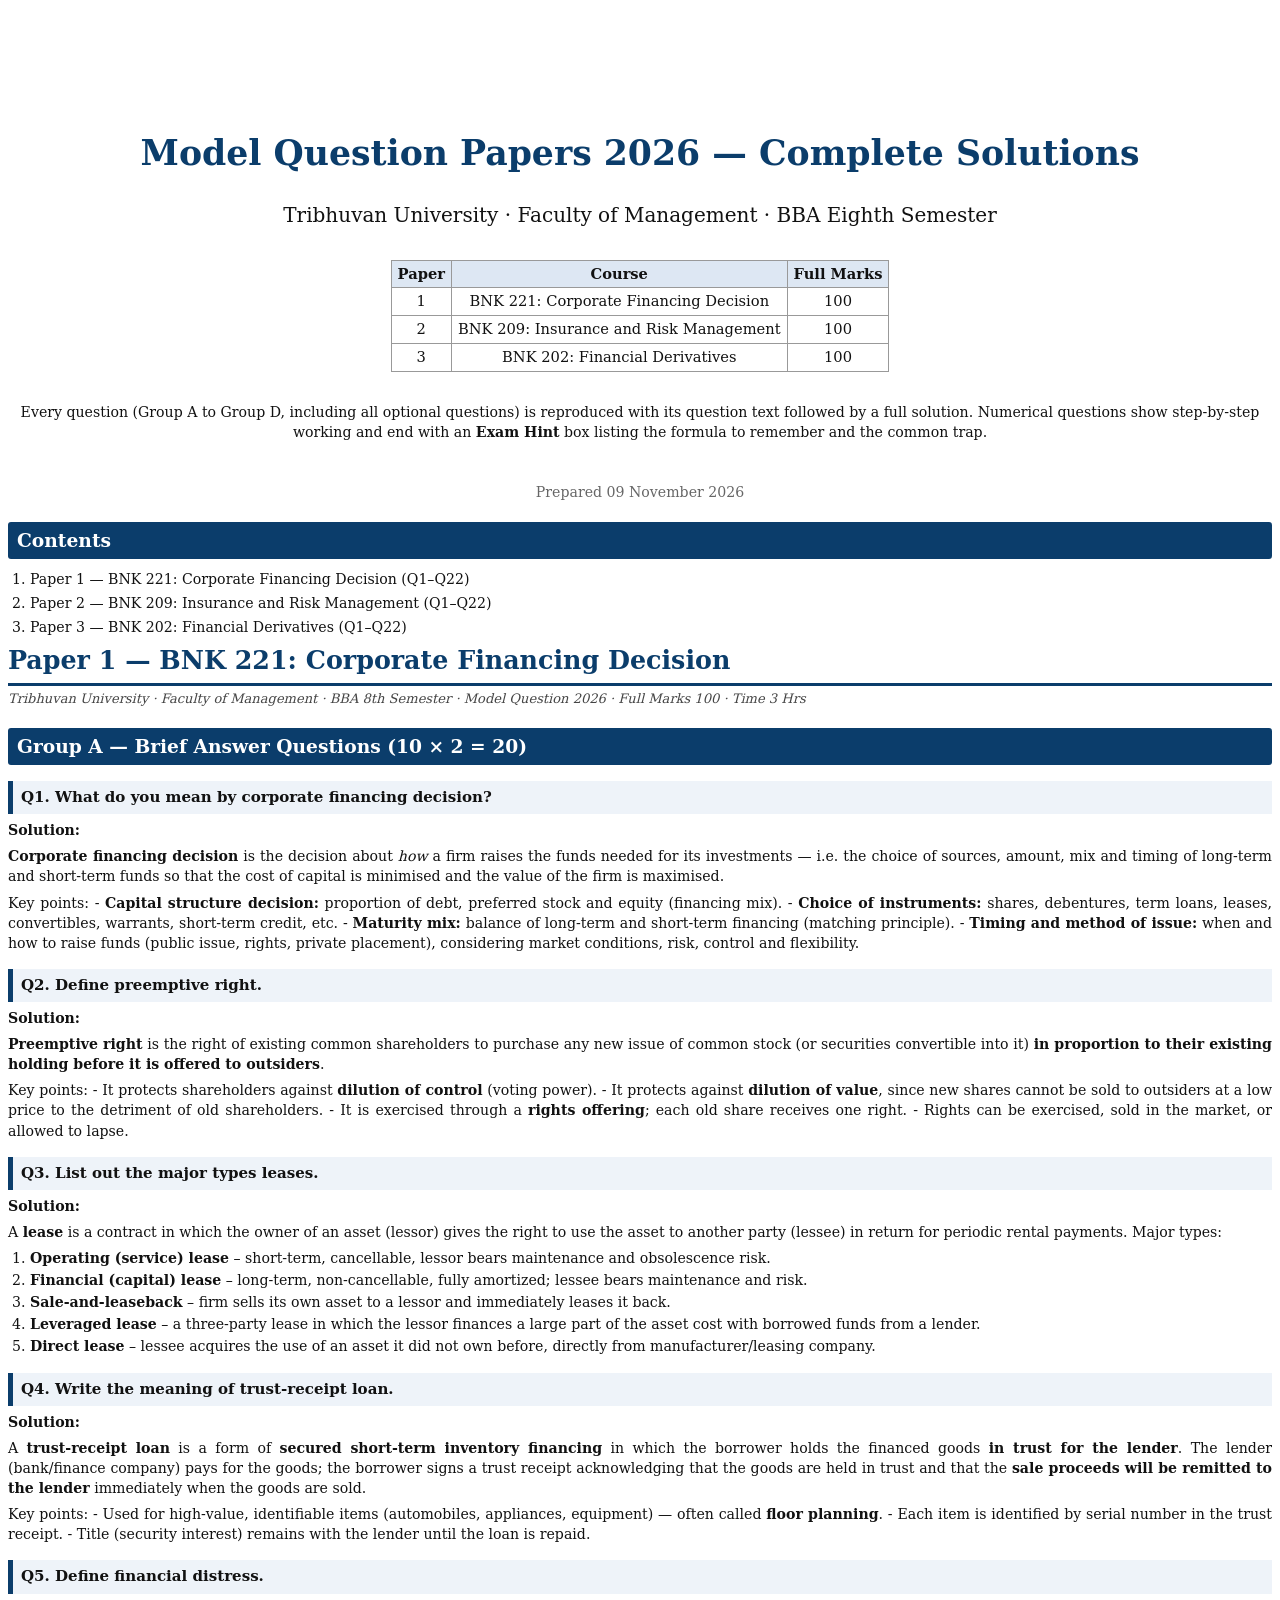
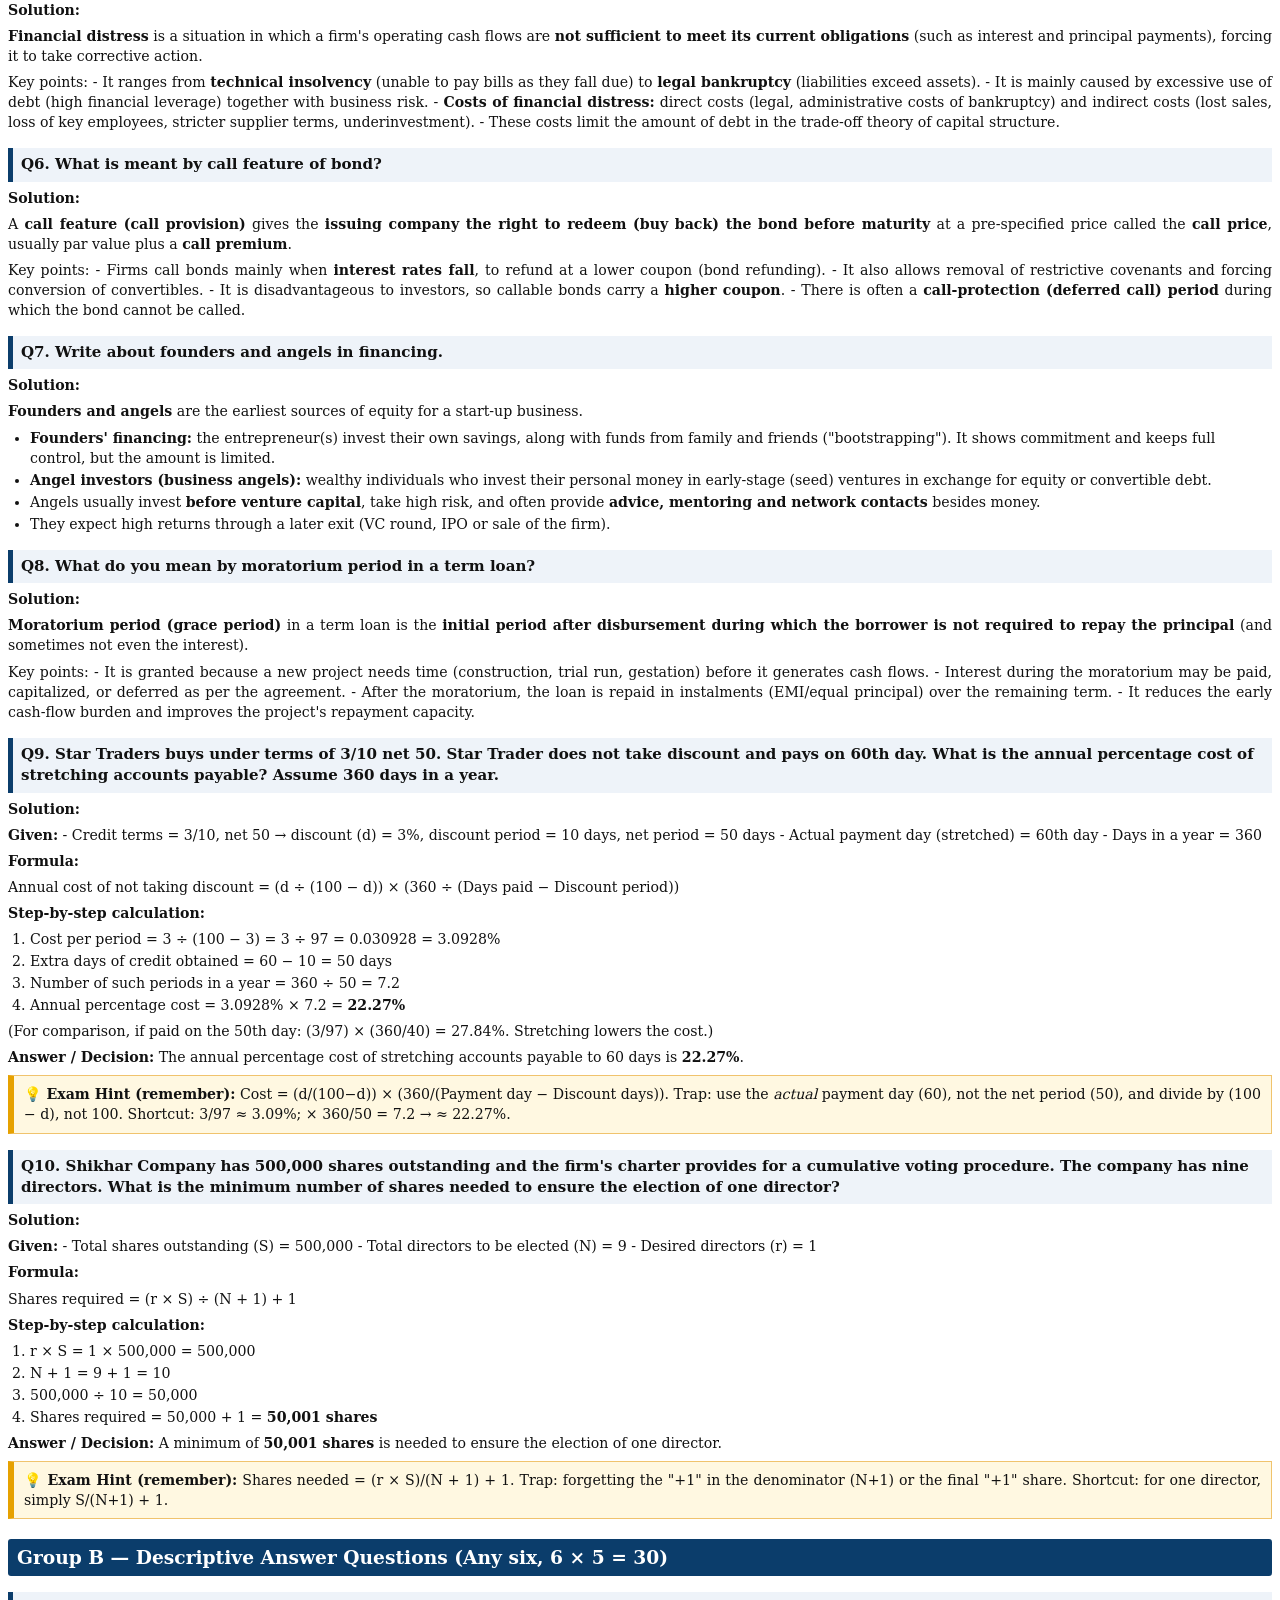
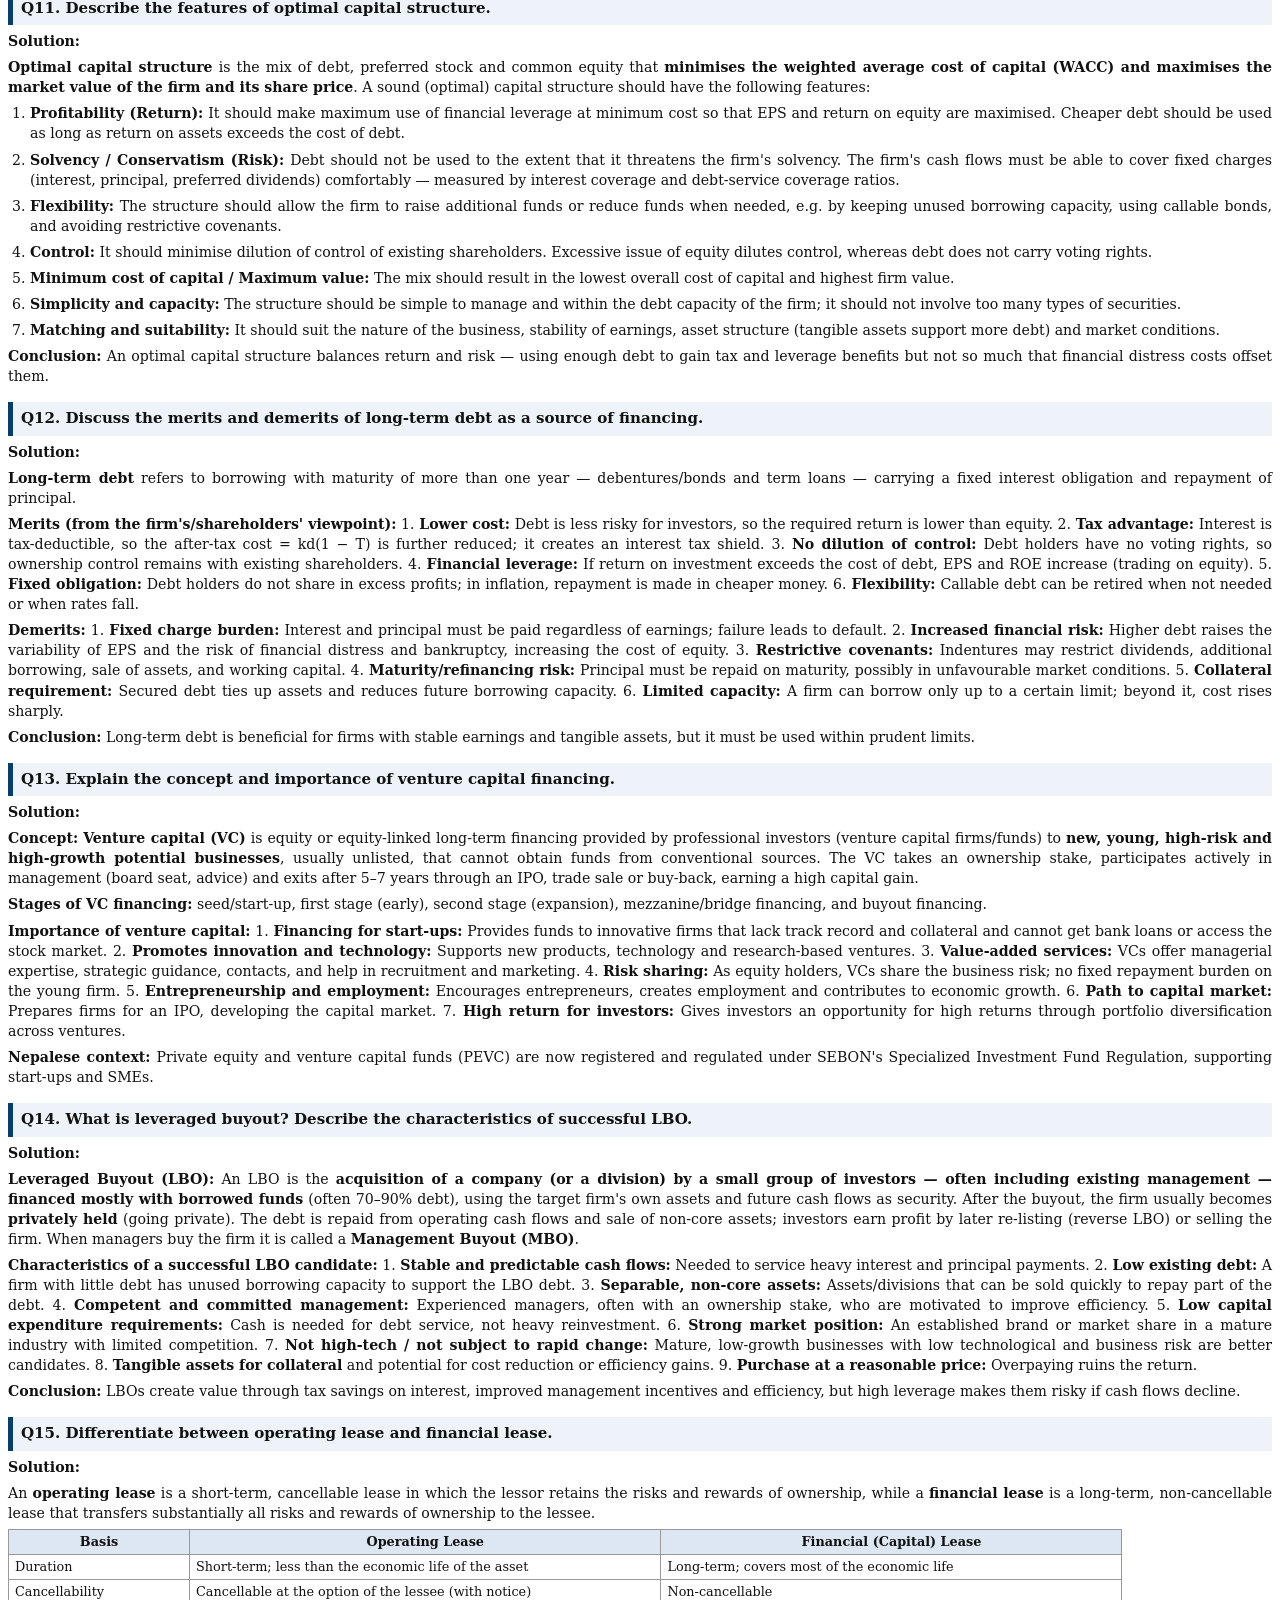
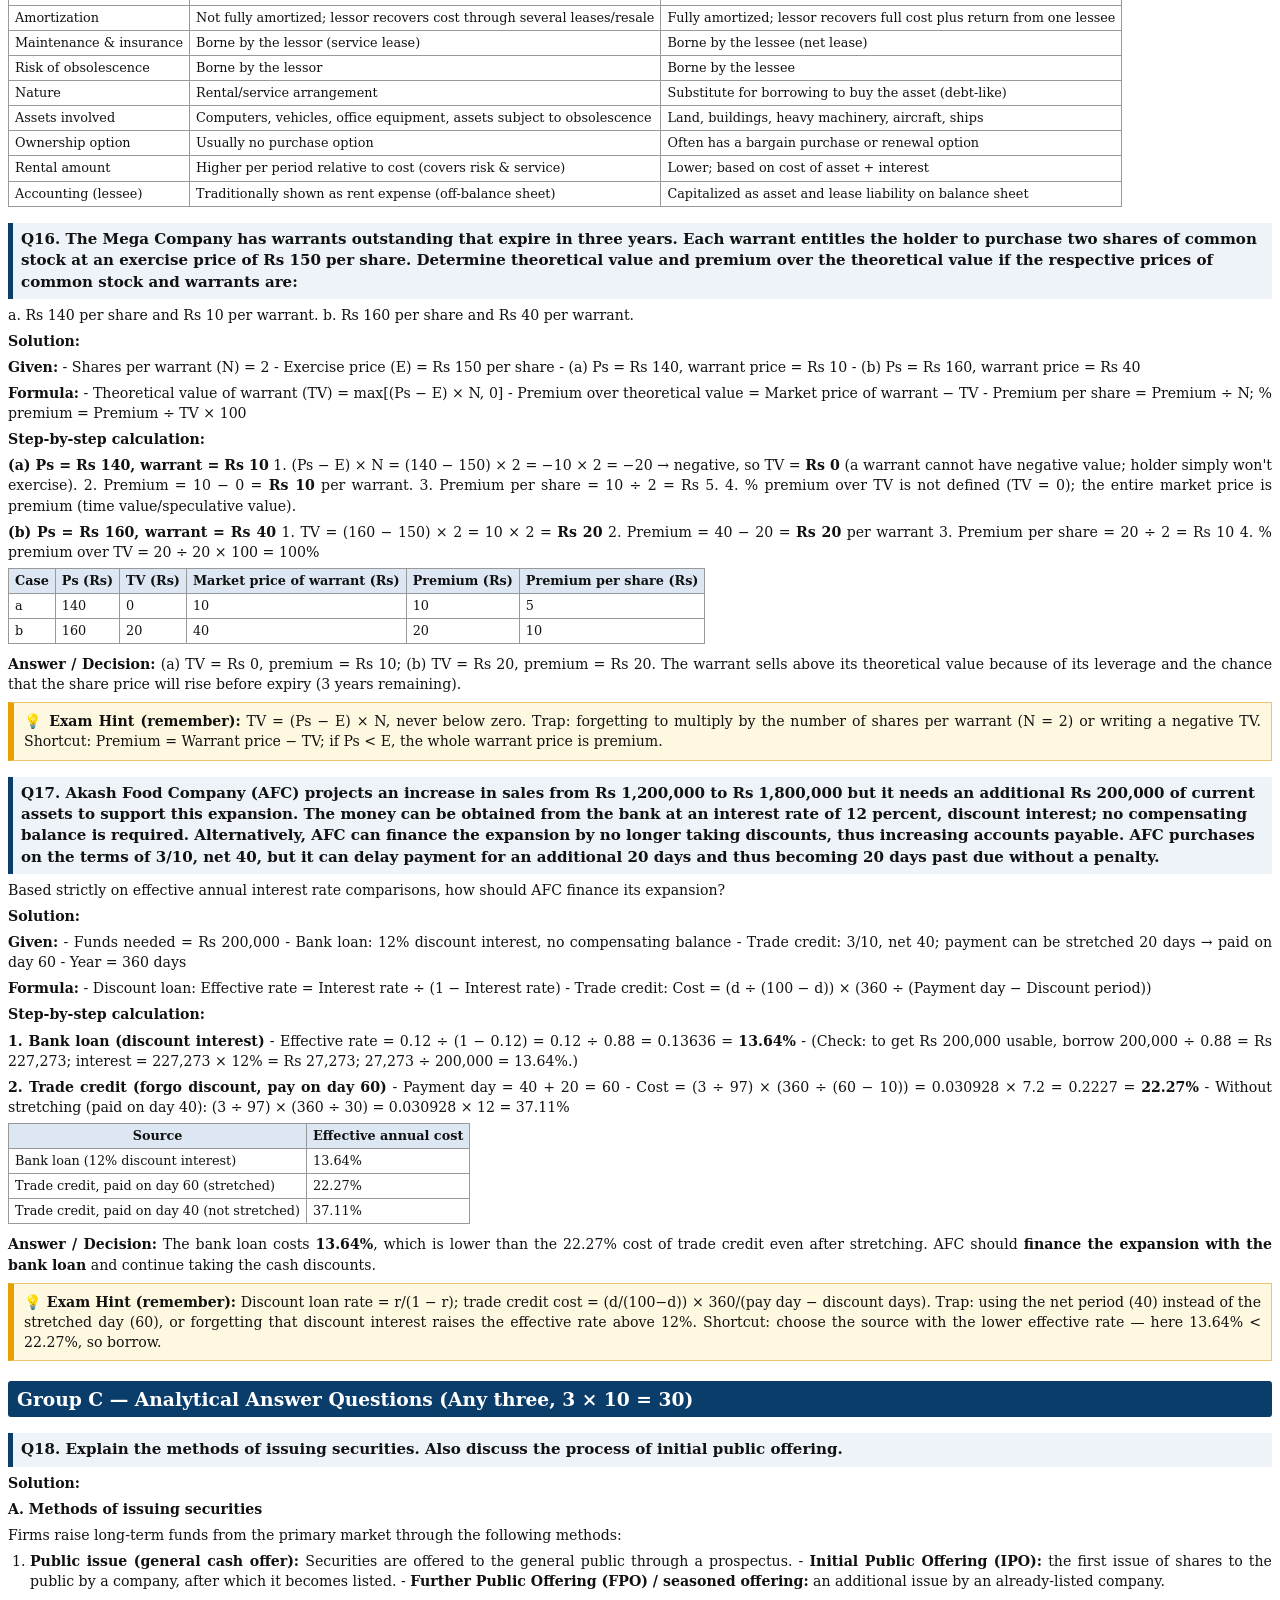
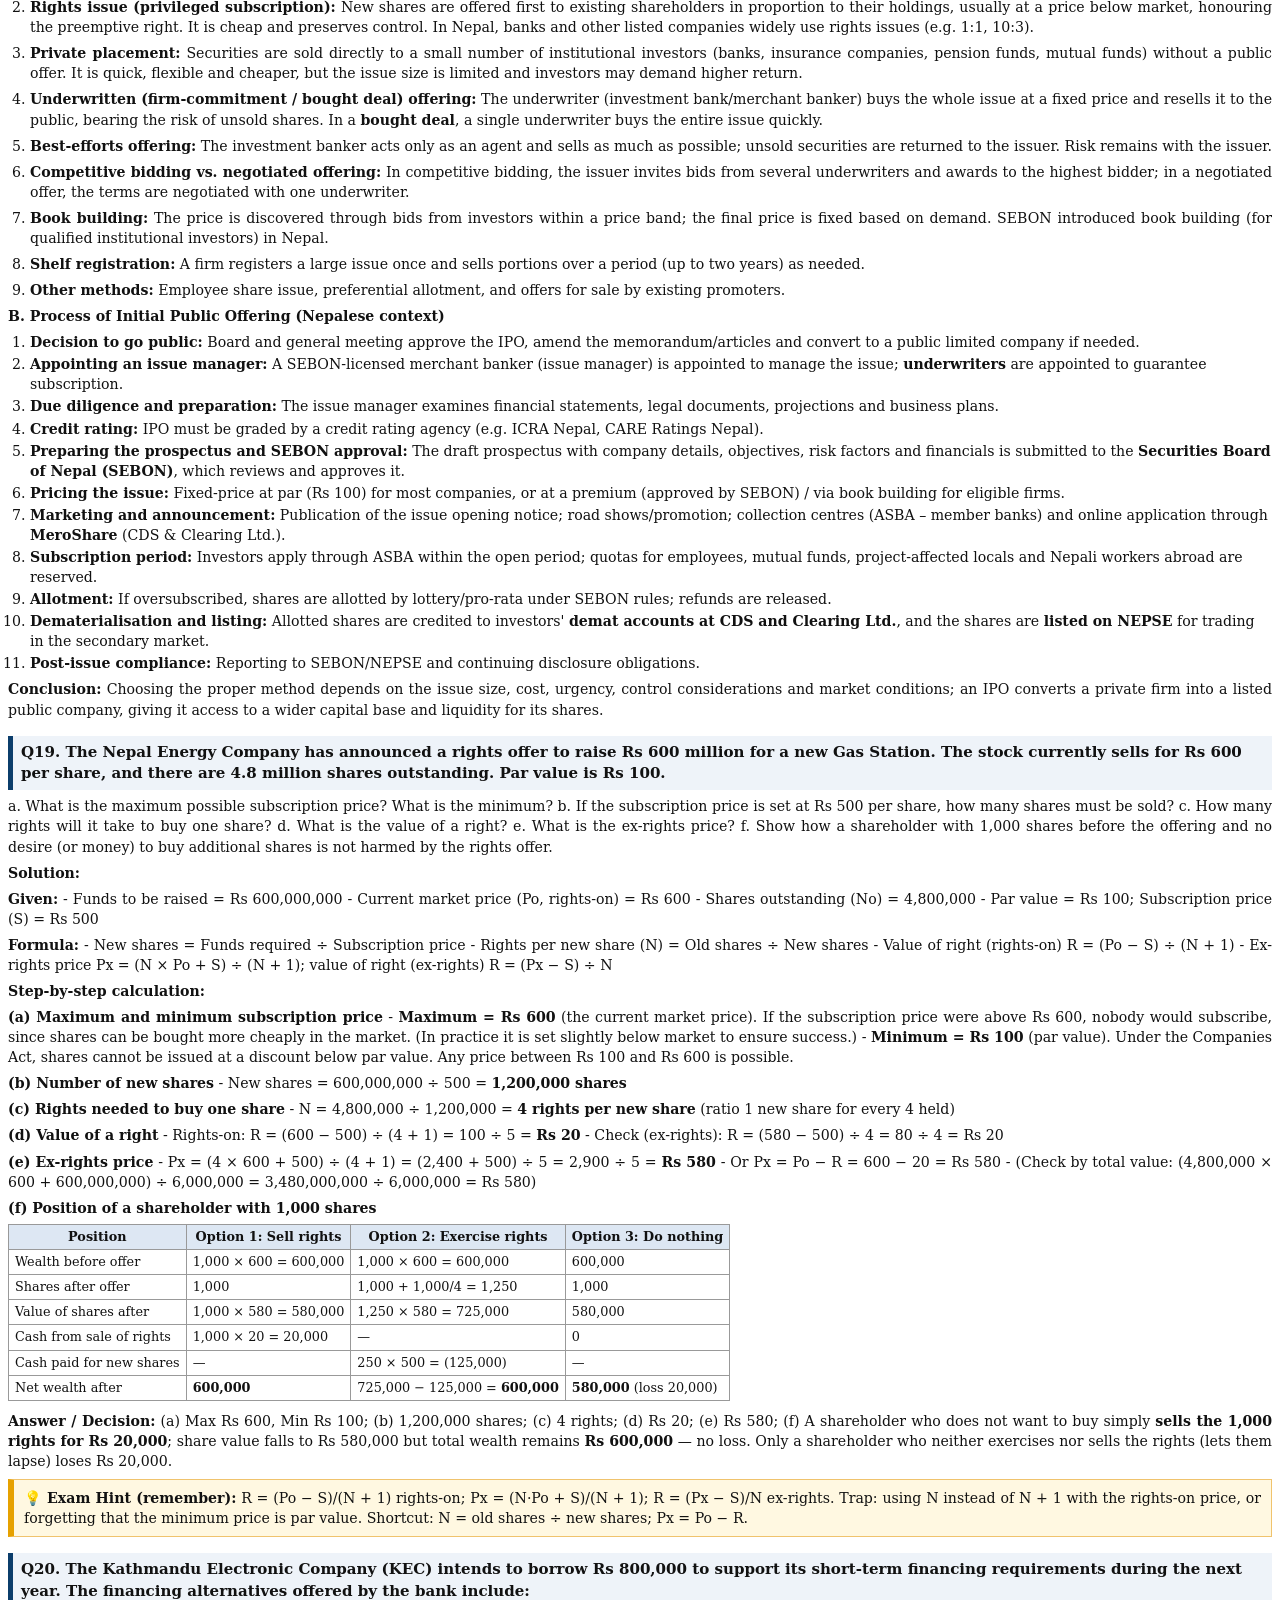
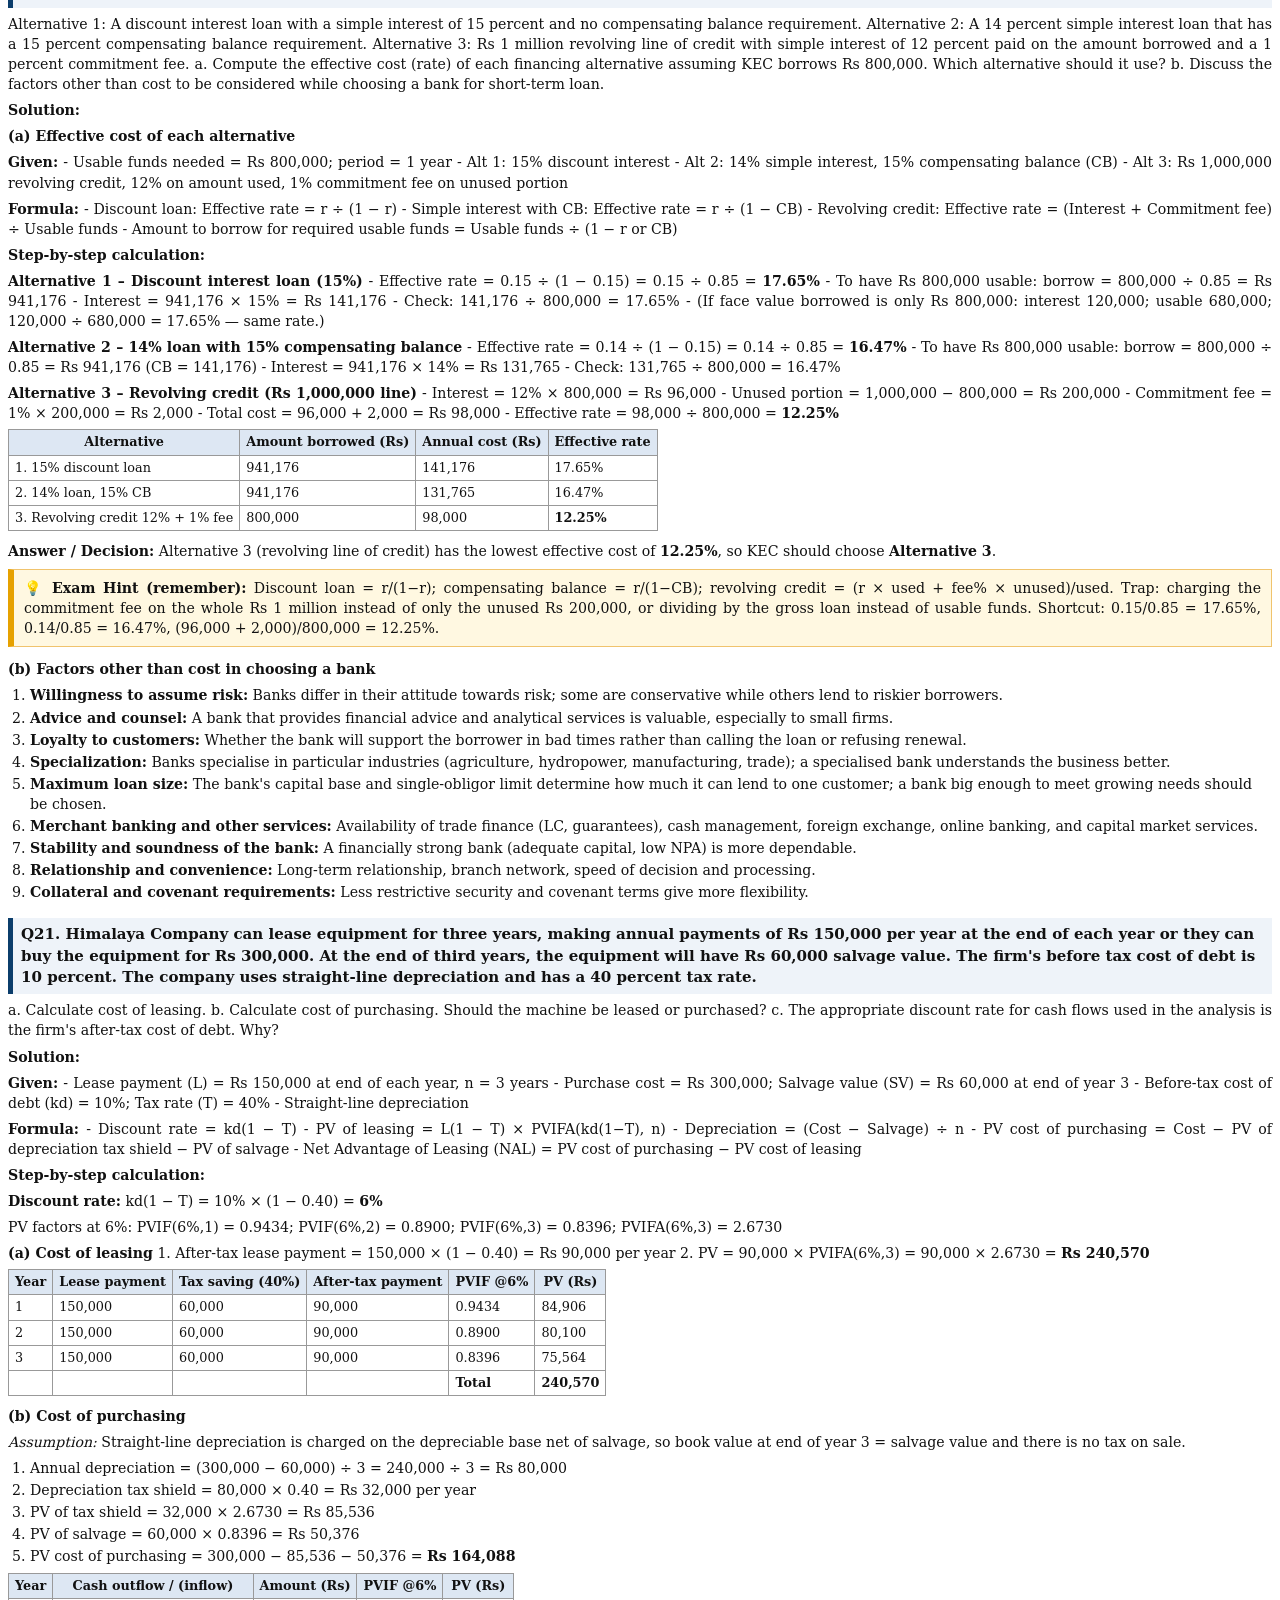
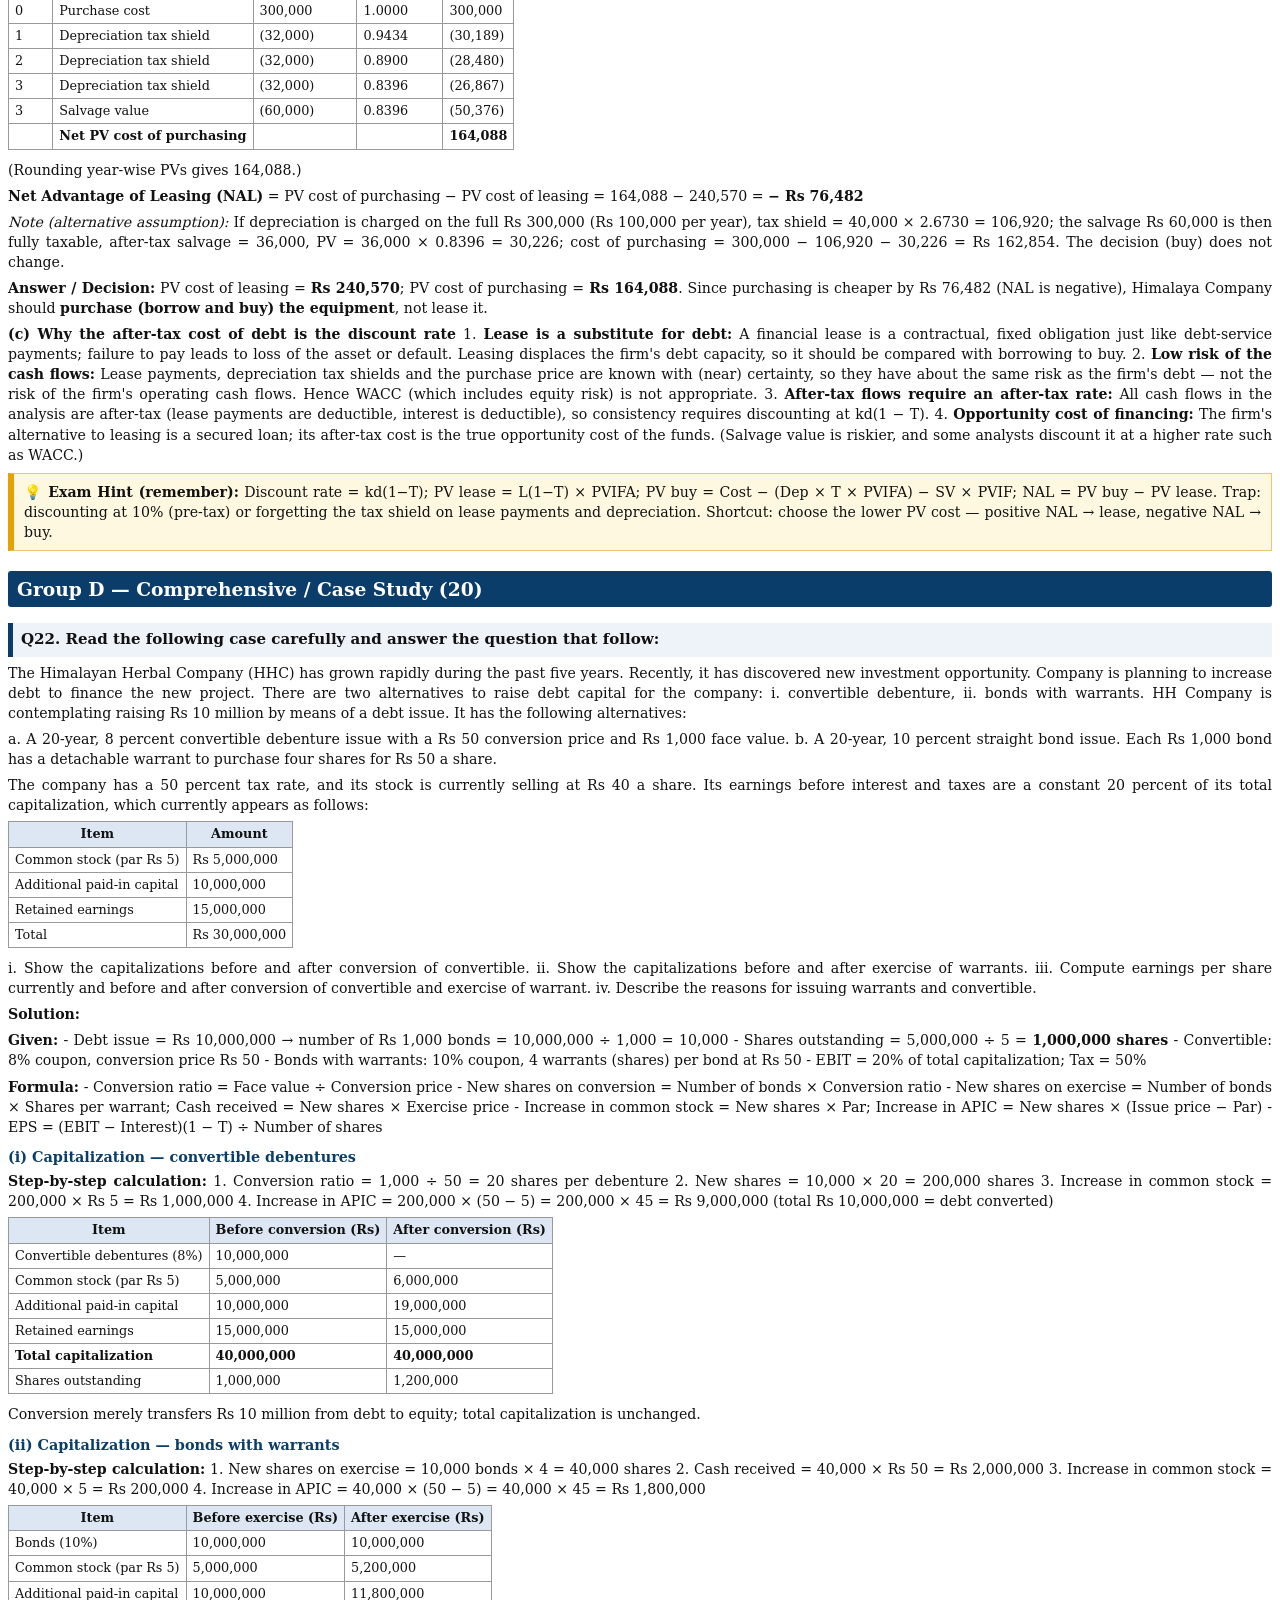
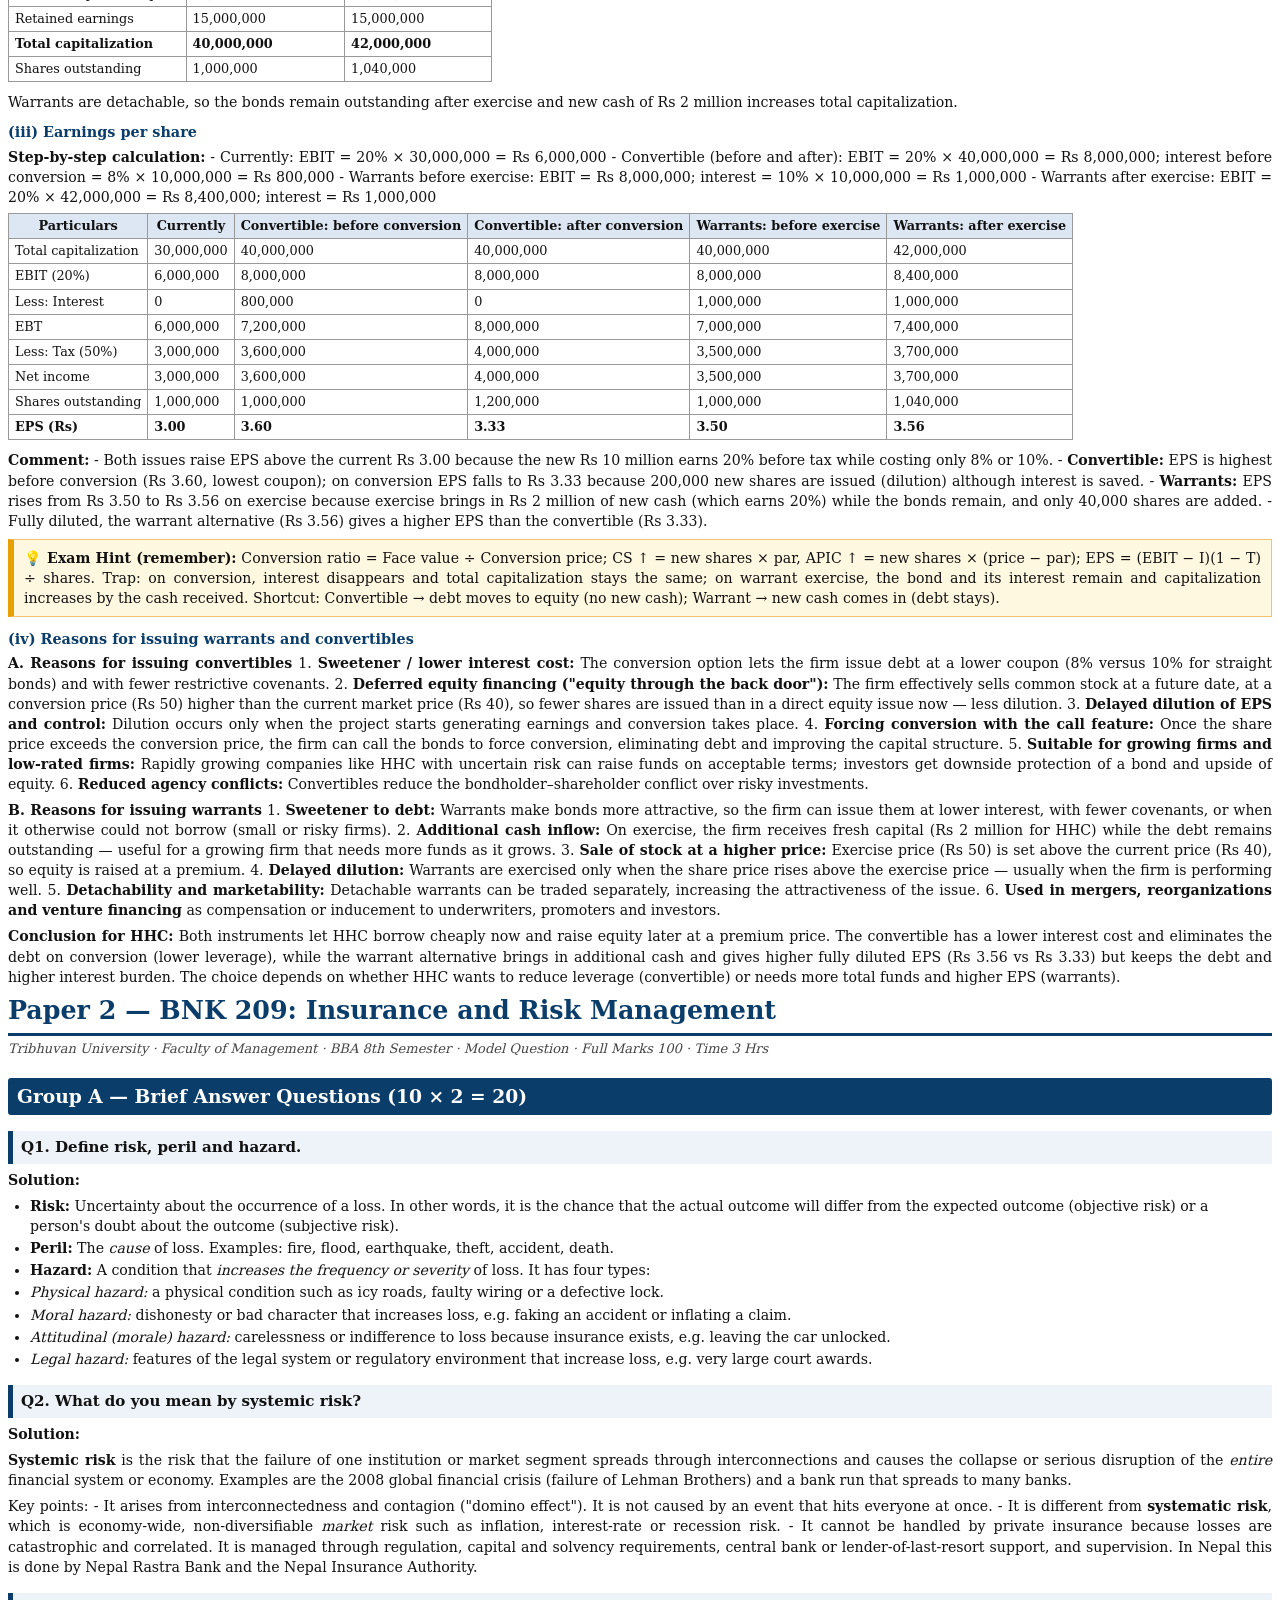
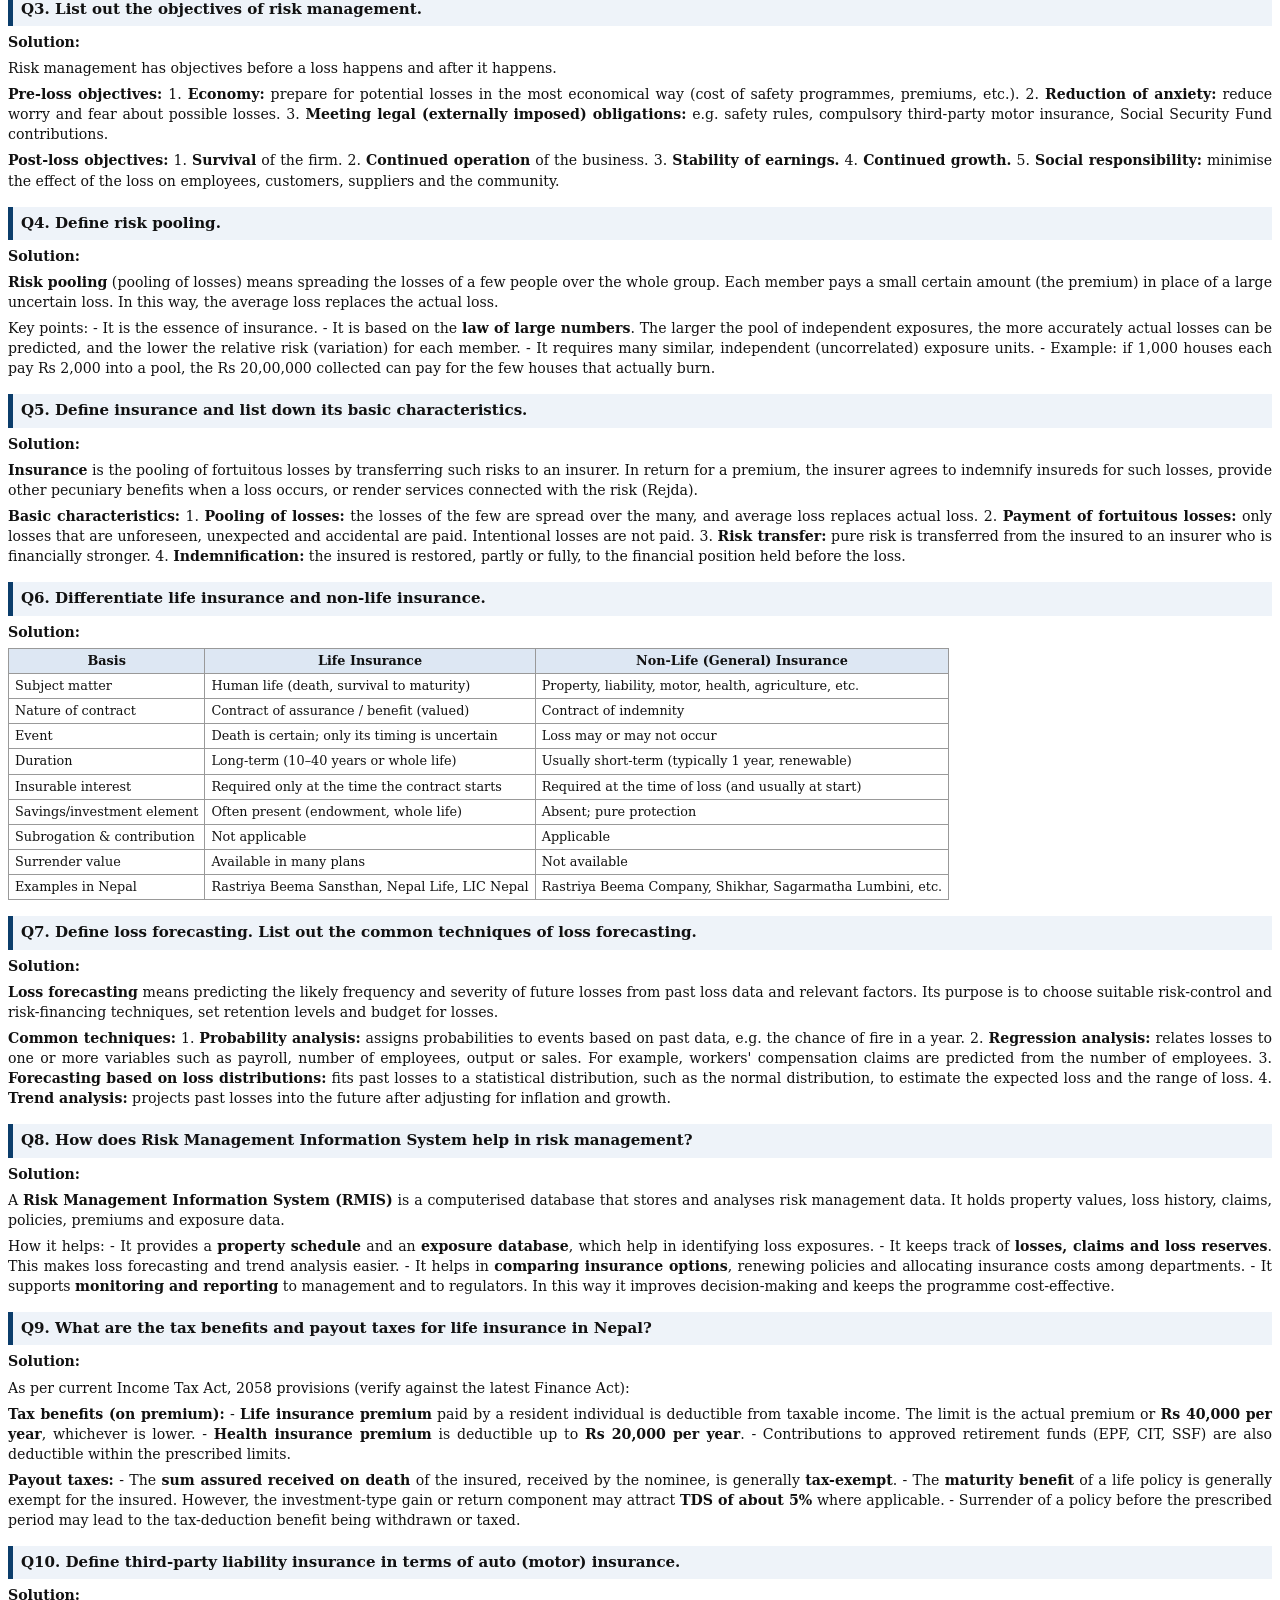
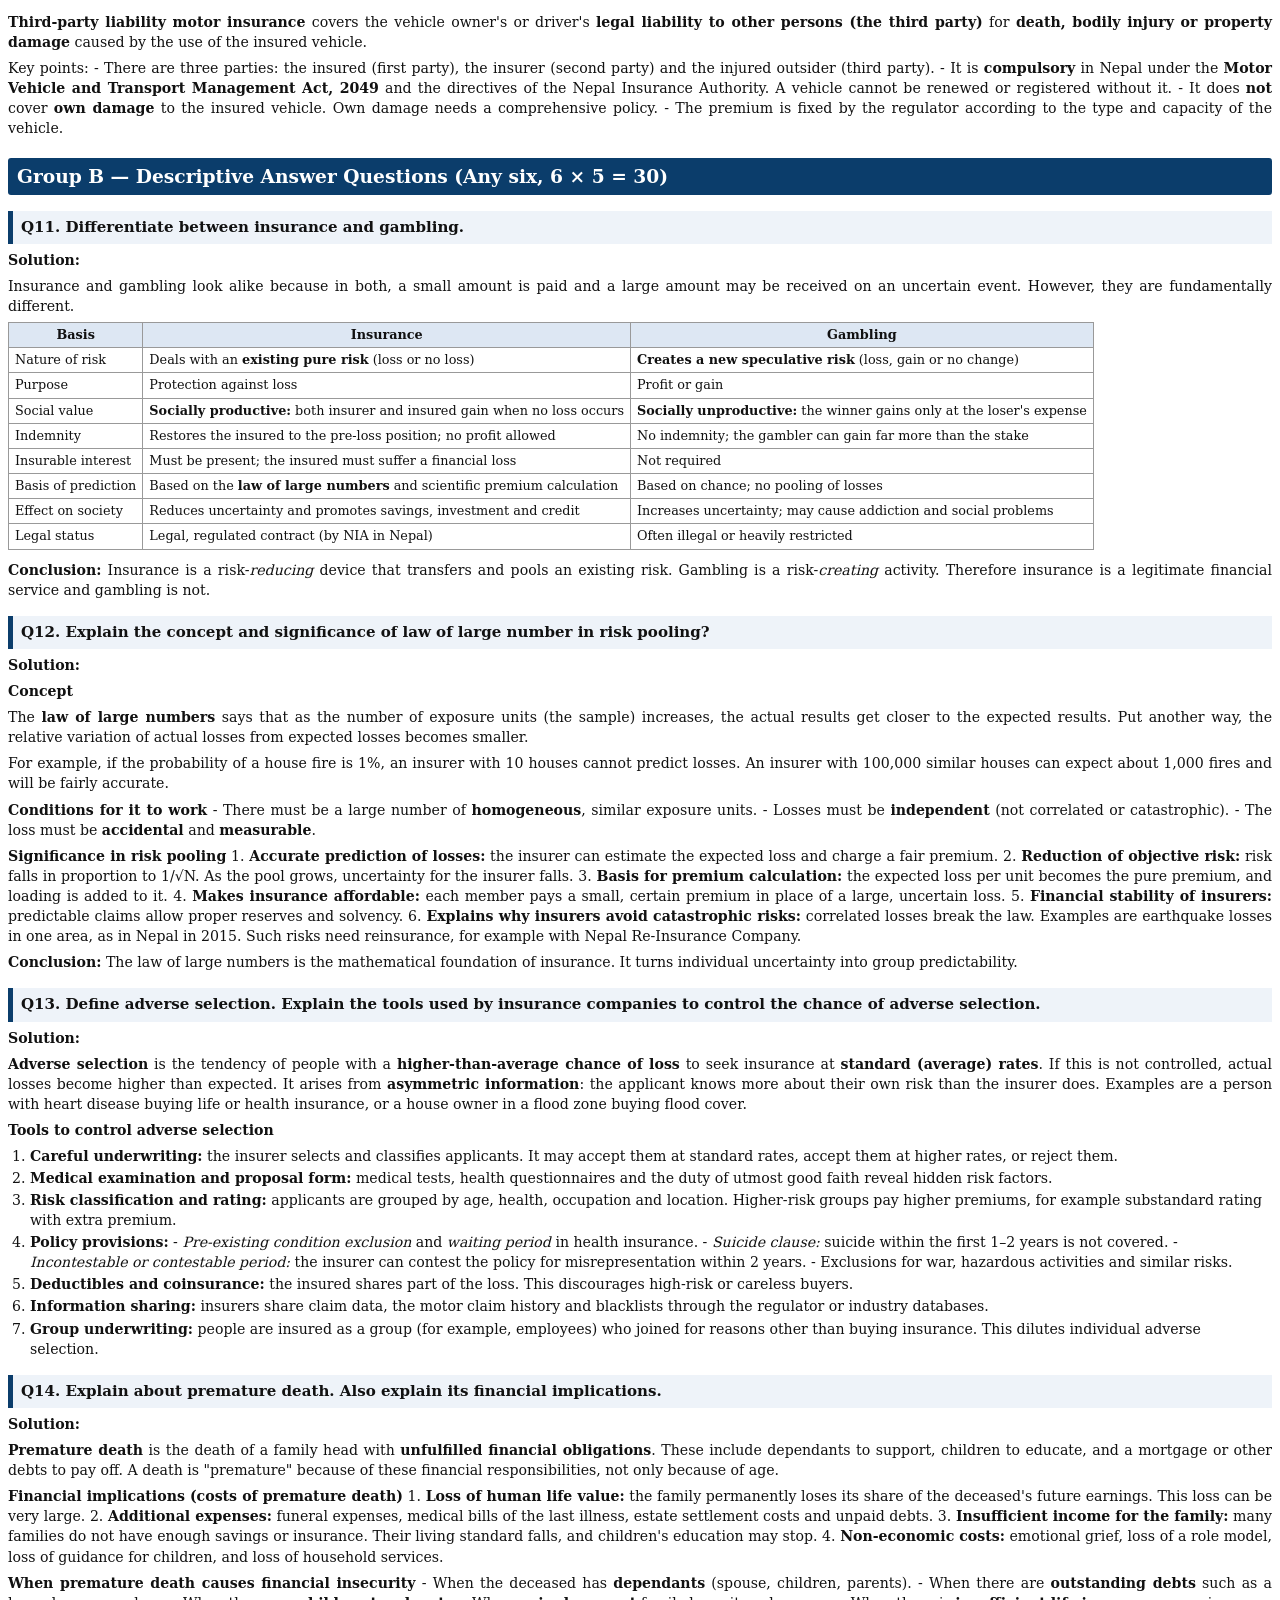
==== solutions/combined_solutions.html @ 6763da41 "Hoplite working tree checkpoint" ====
<!DOCTYPE html><html><head><meta charset='utf-8'><title>BBA 8th Sem Model Question Solutions</title><style>
@page { size: A4; margin: 18mm 16mm 18mm 16mm; }
body { font-family: "DejaVu Serif", Georgia, serif; font-size: 10.6pt; line-height: 1.42; color: #111; }
h1 { font-size: 19pt; color: #0b3d6b; border-bottom: 3px solid #0b3d6b; padding-bottom: 4px; margin: 0 0 4px 0; page-break-before: always; }
h1.first { page-break-before: auto; }
.subtitle { color: #444; font-style: italic; margin-bottom: 14px; font-size: 9.8pt; }
h2 { font-size: 14pt; color: #fff; background: #0b3d6b; padding: 5px 9px; margin: 20px 0 10px 0; border-radius: 3px; page-break-after: avoid; }
h3 { font-size: 11.3pt; background: #eef3f9; border-left: 5px solid #0b3d6b; padding: 6px 8px; margin: 16px 0 6px 0; page-break-after: avoid; page-break-inside: avoid; }
h4 { font-size: 10.8pt; color: #0b3d6b; margin: 10px 0 4px 0; page-break-after: avoid; }
p { margin: 4px 0 6px 0; text-align: justify; }
ul, ol { margin: 3px 0 6px 0; padding-left: 22px; }
li { margin-bottom: 2px; }
table { border-collapse: collapse; margin: 6px 0 10px 0; font-size: 9.6pt; page-break-inside: auto; }
th, td { border: 1px solid #999; padding: 3px 6px; vertical-align: top; }
th { background: #dde7f3; }
tr { page-break-inside: avoid; }
blockquote { background: #fff8e1; border: 1px solid #f0c36d; border-left: 6px solid #e6a100; padding: 6px 10px; margin: 8px 0 12px 0; page-break-inside: avoid; }
blockquote p { margin: 2px 0; }
code { font-family: "DejaVu Sans Mono", monospace; font-size: 9.3pt; background: #f3f3f3; padding: 0 2px; }
pre { background: #f6f6f6; border: 1px solid #ccc; padding: 6px; font-size: 8.8pt; line-height: 1.25; page-break-inside: avoid; overflow: hidden; }
pre code { background: none; padding: 0; }
hr { border: 0; border-top: 1px solid #bbb; margin: 10px 0; }
.cover { text-align: center; padding-top: 120px; }
.cover h1 { border: 0; font-size: 26pt; page-break-before: auto; }
.cover .big { font-size: 15pt; margin: 20px 0; }
.cover table { margin: 30px auto; font-size: 11pt; }
.cover p { text-align: center; }
.toc { page-break-before: always; }
.toc li { margin-bottom: 4px; }
</style></head><body>
<div class="cover">
<h1>Model Question Papers 2026 — Complete Solutions</h1>
<p class="big">Tribhuvan University · Faculty of Management · BBA Eighth Semester</p>
<table>
<tr><th>Paper</th><th>Course</th><th>Full Marks</th></tr>
<tr><td>1</td><td>BNK 221: Corporate Financing Decision</td><td>100</td></tr>
<tr><td>2</td><td>BNK 209: Insurance and Risk Management</td><td>100</td></tr>
<tr><td>3</td><td>BNK 202: Financial Derivatives</td><td>100</td></tr>
</table>
<p>Every question (Group A to Group D, including all optional questions) is reproduced with its question text followed by a full solution. Numerical questions show step-by-step working and end with an <b>Exam Hint</b> box listing the formula to remember and the common trap.</p>
<p style="margin-top:40px;color:#666">Prepared 09 November 2026</p>
</div>
<div class="toc">
<h2>Contents</h2>
<ol>
<li>Paper 1 — BNK 221: Corporate Financing Decision (Q1–Q22)</li>
<li>Paper 2 — BNK 209: Insurance and Risk Management (Q1–Q22)</li>
<li>Paper 3 — BNK 202: Financial Derivatives (Q1–Q22)</li>
</ol>
</div>
<h1>Paper 1 — BNK 221: Corporate Financing Decision</h1>
<p class="subtitle">Tribhuvan University · Faculty of Management · BBA 8th Semester · Model Question 2026 · Full Marks 100 · Time 3 Hrs</p>
<h2>Group A — Brief Answer Questions (10 × 2 = 20)</h2>
<h3>Q1. What do you mean by corporate financing decision?</h3>
<p><strong>Solution:</strong></p>
<p><strong>Corporate financing decision</strong> is the decision about <em>how</em> a firm raises the funds needed for its investments — i.e. the choice of sources, amount, mix and timing of long-term and short-term funds so that the cost of capital is minimised and the value of the firm is maximised.</p>
<p>Key points:
- <strong>Capital structure decision:</strong> proportion of debt, preferred stock and equity (financing mix).
- <strong>Choice of instruments:</strong> shares, debentures, term loans, leases, convertibles, warrants, short-term credit, etc.
- <strong>Maturity mix:</strong> balance of long-term and short-term financing (matching principle).
- <strong>Timing and method of issue:</strong> when and how to raise funds (public issue, rights, private placement), considering market conditions, risk, control and flexibility.</p>
<h3>Q2. Define preemptive right.</h3>
<p><strong>Solution:</strong></p>
<p><strong>Preemptive right</strong> is the right of existing common shareholders to purchase any new issue of common stock (or securities convertible into it) <strong>in proportion to their existing holding before it is offered to outsiders</strong>.</p>
<p>Key points:
- It protects shareholders against <strong>dilution of control</strong> (voting power).
- It protects against <strong>dilution of value</strong>, since new shares cannot be sold to outsiders at a low price to the detriment of old shareholders.
- It is exercised through a <strong>rights offering</strong>; each old share receives one right.
- Rights can be exercised, sold in the market, or allowed to lapse.</p>
<h3>Q3. List out the major types leases.</h3>
<p><strong>Solution:</strong></p>
<p>A <strong>lease</strong> is a contract in which the owner of an asset (lessor) gives the right to use the asset to another party (lessee) in return for periodic rental payments. Major types:</p>
<ol>
<li><strong>Operating (service) lease</strong> – short-term, cancellable, lessor bears maintenance and obsolescence risk.</li>
<li><strong>Financial (capital) lease</strong> – long-term, non-cancellable, fully amortized; lessee bears maintenance and risk.</li>
<li><strong>Sale-and-leaseback</strong> – firm sells its own asset to a lessor and immediately leases it back.</li>
<li><strong>Leveraged lease</strong> – a three-party lease in which the lessor finances a large part of the asset cost with borrowed funds from a lender.</li>
<li><strong>Direct lease</strong> – lessee acquires the use of an asset it did not own before, directly from manufacturer/leasing company.</li>
</ol>
<h3>Q4. Write the meaning of trust-receipt loan.</h3>
<p><strong>Solution:</strong></p>
<p>A <strong>trust-receipt loan</strong> is a form of <strong>secured short-term inventory financing</strong> in which the borrower holds the financed goods <strong>in trust for the lender</strong>. The lender (bank/finance company) pays for the goods; the borrower signs a trust receipt acknowledging that the goods are held in trust and that the <strong>sale proceeds will be remitted to the lender</strong> immediately when the goods are sold.</p>
<p>Key points:
- Used for high-value, identifiable items (automobiles, appliances, equipment) — often called <strong>floor planning</strong>.
- Each item is identified by serial number in the trust receipt.
- Title (security interest) remains with the lender until the loan is repaid.</p>
<h3>Q5. Define financial distress.</h3>
<p><strong>Solution:</strong></p>
<p><strong>Financial distress</strong> is a situation in which a firm's operating cash flows are <strong>not sufficient to meet its current obligations</strong> (such as interest and principal payments), forcing it to take corrective action.</p>
<p>Key points:
- It ranges from <strong>technical insolvency</strong> (unable to pay bills as they fall due) to <strong>legal bankruptcy</strong> (liabilities exceed assets).
- It is mainly caused by excessive use of debt (high financial leverage) together with business risk.
- <strong>Costs of financial distress:</strong> direct costs (legal, administrative costs of bankruptcy) and indirect costs (lost sales, loss of key employees, stricter supplier terms, underinvestment).
- These costs limit the amount of debt in the trade-off theory of capital structure.</p>
<h3>Q6. What is meant by call feature of bond?</h3>
<p><strong>Solution:</strong></p>
<p>A <strong>call feature (call provision)</strong> gives the <strong>issuing company the right to redeem (buy back) the bond before maturity</strong> at a pre-specified price called the <strong>call price</strong>, usually par value plus a <strong>call premium</strong>.</p>
<p>Key points:
- Firms call bonds mainly when <strong>interest rates fall</strong>, to refund at a lower coupon (bond refunding).
- It also allows removal of restrictive covenants and forcing conversion of convertibles.
- It is disadvantageous to investors, so callable bonds carry a <strong>higher coupon</strong>.
- There is often a <strong>call-protection (deferred call) period</strong> during which the bond cannot be called.</p>
<h3>Q7. Write about founders and angels in financing.</h3>
<p><strong>Solution:</strong></p>
<p><strong>Founders and angels</strong> are the earliest sources of equity for a start-up business.</p>
<ul>
<li><strong>Founders' financing:</strong> the entrepreneur(s) invest their own savings, along with funds from family and friends ("bootstrapping"). It shows commitment and keeps full control, but the amount is limited.</li>
<li><strong>Angel investors (business angels):</strong> wealthy individuals who invest their personal money in early-stage (seed) ventures in exchange for equity or convertible debt.</li>
<li>Angels usually invest <strong>before venture capital</strong>, take high risk, and often provide <strong>advice, mentoring and network contacts</strong> besides money.</li>
<li>They expect high returns through a later exit (VC round, IPO or sale of the firm).</li>
</ul>
<h3>Q8. What do you mean by moratorium period in a term loan?</h3>
<p><strong>Solution:</strong></p>
<p><strong>Moratorium period (grace period)</strong> in a term loan is the <strong>initial period after disbursement during which the borrower is not required to repay the principal</strong> (and sometimes not even the interest).</p>
<p>Key points:
- It is granted because a new project needs time (construction, trial run, gestation) before it generates cash flows.
- Interest during the moratorium may be paid, capitalized, or deferred as per the agreement.
- After the moratorium, the loan is repaid in instalments (EMI/equal principal) over the remaining term.
- It reduces the early cash-flow burden and improves the project's repayment capacity.</p>
<h3>Q9. Star Traders buys under terms of 3/10 net 50. Star Trader does not take discount and pays on 60th day. What is the annual percentage cost of stretching accounts payable? Assume 360 days in a year.</h3>
<p><strong>Solution:</strong></p>
<p><strong>Given:</strong>
- Credit terms = 3/10, net 50 → discount (d) = 3%, discount period = 10 days, net period = 50 days
- Actual payment day (stretched) = 60th day
- Days in a year = 360</p>
<p><strong>Formula:</strong></p>
<p>Annual cost of not taking discount = (d ÷ (100 − d)) × (360 ÷ (Days paid − Discount period))</p>
<p><strong>Step-by-step calculation:</strong></p>
<ol>
<li>Cost per period = 3 ÷ (100 − 3) = 3 ÷ 97 = 0.030928 = 3.0928%</li>
<li>Extra days of credit obtained = 60 − 10 = 50 days</li>
<li>Number of such periods in a year = 360 ÷ 50 = 7.2</li>
<li>Annual percentage cost = 3.0928% × 7.2 = <strong>22.27%</strong></li>
</ol>
<p>(For comparison, if paid on the 50th day: (3/97) × (360/40) = 27.84%. Stretching lowers the cost.)</p>
<p><strong>Answer / Decision:</strong> The annual percentage cost of stretching accounts payable to 60 days is <strong>22.27%</strong>.</p>
<blockquote>
<p>💡 <strong>Exam Hint (remember):</strong> Cost = (d/(100−d)) × (360/(Payment day − Discount days)). Trap: use the <em>actual</em> payment day (60), not the net period (50), and divide by (100 − d), not 100. Shortcut: 3/97 ≈ 3.09%; × 360/50 = 7.2 → ≈ 22.27%.</p>
</blockquote>
<h3>Q10. Shikhar Company has 500,000 shares outstanding and the firm's charter provides for a cumulative voting procedure. The company has nine directors. What is the minimum number of shares needed to ensure the election of one director?</h3>
<p><strong>Solution:</strong></p>
<p><strong>Given:</strong>
- Total shares outstanding (S) = 500,000
- Total directors to be elected (N) = 9
- Desired directors (r) = 1</p>
<p><strong>Formula:</strong></p>
<p>Shares required = (r × S) ÷ (N + 1) + 1</p>
<p><strong>Step-by-step calculation:</strong></p>
<ol>
<li>r × S = 1 × 500,000 = 500,000</li>
<li>N + 1 = 9 + 1 = 10</li>
<li>500,000 ÷ 10 = 50,000</li>
<li>Shares required = 50,000 + 1 = <strong>50,001 shares</strong></li>
</ol>
<p><strong>Answer / Decision:</strong> A minimum of <strong>50,001 shares</strong> is needed to ensure the election of one director.</p>
<blockquote>
<p>💡 <strong>Exam Hint (remember):</strong> Shares needed = (r × S)/(N + 1) + 1. Trap: forgetting the "+1" in the denominator (N+1) or the final "+1" share. Shortcut: for one director, simply S/(N+1) + 1.</p>
</blockquote>
<h2>Group B — Descriptive Answer Questions (Any six, 6 × 5 = 30)</h2>
<h3>Q11. Describe the features of optimal capital structure.</h3>
<p><strong>Solution:</strong></p>
<p><strong>Optimal capital structure</strong> is the mix of debt, preferred stock and common equity that <strong>minimises the weighted average cost of capital (WACC) and maximises the market value of the firm and its share price</strong>. A sound (optimal) capital structure should have the following features:</p>
<ol>
<li>
<p><strong>Profitability (Return):</strong> It should make maximum use of financial leverage at minimum cost so that EPS and return on equity are maximised. Cheaper debt should be used as long as return on assets exceeds the cost of debt.</p>
</li>
<li>
<p><strong>Solvency / Conservatism (Risk):</strong> Debt should not be used to the extent that it threatens the firm's solvency. The firm's cash flows must be able to cover fixed charges (interest, principal, preferred dividends) comfortably — measured by interest coverage and debt-service coverage ratios.</p>
</li>
<li>
<p><strong>Flexibility:</strong> The structure should allow the firm to raise additional funds or reduce funds when needed, e.g. by keeping unused borrowing capacity, using callable bonds, and avoiding restrictive covenants.</p>
</li>
<li>
<p><strong>Control:</strong> It should minimise dilution of control of existing shareholders. Excessive issue of equity dilutes control, whereas debt does not carry voting rights.</p>
</li>
<li>
<p><strong>Minimum cost of capital / Maximum value:</strong> The mix should result in the lowest overall cost of capital and highest firm value.</p>
</li>
<li>
<p><strong>Simplicity and capacity:</strong> The structure should be simple to manage and within the debt capacity of the firm; it should not involve too many types of securities.</p>
</li>
<li>
<p><strong>Matching and suitability:</strong> It should suit the nature of the business, stability of earnings, asset structure (tangible assets support more debt) and market conditions.</p>
</li>
</ol>
<p><strong>Conclusion:</strong> An optimal capital structure balances return and risk — using enough debt to gain tax and leverage benefits but not so much that financial distress costs offset them.</p>
<h3>Q12. Discuss the merits and demerits of long-term debt as a source of financing.</h3>
<p><strong>Solution:</strong></p>
<p><strong>Long-term debt</strong> refers to borrowing with maturity of more than one year — debentures/bonds and term loans — carrying a fixed interest obligation and repayment of principal.</p>
<p><strong>Merits (from the firm's/shareholders' viewpoint):</strong>
1. <strong>Lower cost:</strong> Debt is less risky for investors, so the required return is lower than equity.
2. <strong>Tax advantage:</strong> Interest is tax-deductible, so the after-tax cost = kd(1 − T) is further reduced; it creates an interest tax shield.
3. <strong>No dilution of control:</strong> Debt holders have no voting rights, so ownership control remains with existing shareholders.
4. <strong>Financial leverage:</strong> If return on investment exceeds the cost of debt, EPS and ROE increase (trading on equity).
5. <strong>Fixed obligation:</strong> Debt holders do not share in excess profits; in inflation, repayment is made in cheaper money.
6. <strong>Flexibility:</strong> Callable debt can be retired when not needed or when rates fall.</p>
<p><strong>Demerits:</strong>
1. <strong>Fixed charge burden:</strong> Interest and principal must be paid regardless of earnings; failure leads to default.
2. <strong>Increased financial risk:</strong> Higher debt raises the variability of EPS and the risk of financial distress and bankruptcy, increasing the cost of equity.
3. <strong>Restrictive covenants:</strong> Indentures may restrict dividends, additional borrowing, sale of assets, and working capital.
4. <strong>Maturity/refinancing risk:</strong> Principal must be repaid on maturity, possibly in unfavourable market conditions.
5. <strong>Collateral requirement:</strong> Secured debt ties up assets and reduces future borrowing capacity.
6. <strong>Limited capacity:</strong> A firm can borrow only up to a certain limit; beyond it, cost rises sharply.</p>
<p><strong>Conclusion:</strong> Long-term debt is beneficial for firms with stable earnings and tangible assets, but it must be used within prudent limits.</p>
<h3>Q13. Explain the concept and importance of venture capital financing.</h3>
<p><strong>Solution:</strong></p>
<p><strong>Concept:</strong> <strong>Venture capital (VC)</strong> is equity or equity-linked long-term financing provided by professional investors (venture capital firms/funds) to <strong>new, young, high-risk and high-growth potential businesses</strong>, usually unlisted, that cannot obtain funds from conventional sources. The VC takes an ownership stake, participates actively in management (board seat, advice) and exits after 5–7 years through an IPO, trade sale or buy-back, earning a high capital gain.</p>
<p><strong>Stages of VC financing:</strong> seed/start-up, first stage (early), second stage (expansion), mezzanine/bridge financing, and buyout financing.</p>
<p><strong>Importance of venture capital:</strong>
1. <strong>Financing for start-ups:</strong> Provides funds to innovative firms that lack track record and collateral and cannot get bank loans or access the stock market.
2. <strong>Promotes innovation and technology:</strong> Supports new products, technology and research-based ventures.
3. <strong>Value-added services:</strong> VCs offer managerial expertise, strategic guidance, contacts, and help in recruitment and marketing.
4. <strong>Risk sharing:</strong> As equity holders, VCs share the business risk; no fixed repayment burden on the young firm.
5. <strong>Entrepreneurship and employment:</strong> Encourages entrepreneurs, creates employment and contributes to economic growth.
6. <strong>Path to capital market:</strong> Prepares firms for an IPO, developing the capital market.
7. <strong>High return for investors:</strong> Gives investors an opportunity for high returns through portfolio diversification across ventures.</p>
<p><strong>Nepalese context:</strong> Private equity and venture capital funds (PEVC) are now registered and regulated under SEBON's Specialized Investment Fund Regulation, supporting start-ups and SMEs.</p>
<h3>Q14. What is leveraged buyout? Describe the characteristics of successful LBO.</h3>
<p><strong>Solution:</strong></p>
<p><strong>Leveraged Buyout (LBO):</strong> An LBO is the <strong>acquisition of a company (or a division) by a small group of investors — often including existing management — financed mostly with borrowed funds</strong> (often 70–90% debt), using the target firm's own assets and future cash flows as security. After the buyout, the firm usually becomes <strong>privately held</strong> (going private). The debt is repaid from operating cash flows and sale of non-core assets; investors earn profit by later re-listing (reverse LBO) or selling the firm. When managers buy the firm it is called a <strong>Management Buyout (MBO)</strong>.</p>
<p><strong>Characteristics of a successful LBO candidate:</strong>
1. <strong>Stable and predictable cash flows:</strong> Needed to service heavy interest and principal payments.
2. <strong>Low existing debt:</strong> A firm with little debt has unused borrowing capacity to support the LBO debt.
3. <strong>Separable, non-core assets:</strong> Assets/divisions that can be sold quickly to repay part of the debt.
4. <strong>Competent and committed management:</strong> Experienced managers, often with an ownership stake, who are motivated to improve efficiency.
5. <strong>Low capital expenditure requirements:</strong> Cash is needed for debt service, not heavy reinvestment.
6. <strong>Strong market position:</strong> An established brand or market share in a mature industry with limited competition.
7. <strong>Not high-tech / not subject to rapid change:</strong> Mature, low-growth businesses with low technological and business risk are better candidates.
8. <strong>Tangible assets for collateral</strong> and potential for cost reduction or efficiency gains.
9. <strong>Purchase at a reasonable price:</strong> Overpaying ruins the return.</p>
<p><strong>Conclusion:</strong> LBOs create value through tax savings on interest, improved management incentives and efficiency, but high leverage makes them risky if cash flows decline.</p>
<h3>Q15. Differentiate between operating lease and financial lease.</h3>
<p><strong>Solution:</strong></p>
<p>An <strong>operating lease</strong> is a short-term, cancellable lease in which the lessor retains the risks and rewards of ownership, while a <strong>financial lease</strong> is a long-term, non-cancellable lease that transfers substantially all risks and rewards of ownership to the lessee.</p>
<table>
<thead>
<tr>
<th>Basis</th>
<th>Operating Lease</th>
<th>Financial (Capital) Lease</th>
</tr>
</thead>
<tbody>
<tr>
<td>Duration</td>
<td>Short-term; less than the economic life of the asset</td>
<td>Long-term; covers most of the economic life</td>
</tr>
<tr>
<td>Cancellability</td>
<td>Cancellable at the option of the lessee (with notice)</td>
<td>Non-cancellable</td>
</tr>
<tr>
<td>Amortization</td>
<td>Not fully amortized; lessor recovers cost through several leases/resale</td>
<td>Fully amortized; lessor recovers full cost plus return from one lessee</td>
</tr>
<tr>
<td>Maintenance &amp; insurance</td>
<td>Borne by the lessor (service lease)</td>
<td>Borne by the lessee (net lease)</td>
</tr>
<tr>
<td>Risk of obsolescence</td>
<td>Borne by the lessor</td>
<td>Borne by the lessee</td>
</tr>
<tr>
<td>Nature</td>
<td>Rental/service arrangement</td>
<td>Substitute for borrowing to buy the asset (debt-like)</td>
</tr>
<tr>
<td>Assets involved</td>
<td>Computers, vehicles, office equipment, assets subject to obsolescence</td>
<td>Land, buildings, heavy machinery, aircraft, ships</td>
</tr>
<tr>
<td>Ownership option</td>
<td>Usually no purchase option</td>
<td>Often has a bargain purchase or renewal option</td>
</tr>
<tr>
<td>Rental amount</td>
<td>Higher per period relative to cost (covers risk &amp; service)</td>
<td>Lower; based on cost of asset + interest</td>
</tr>
<tr>
<td>Accounting (lessee)</td>
<td>Traditionally shown as rent expense (off-balance sheet)</td>
<td>Capitalized as asset and lease liability on balance sheet</td>
</tr>
</tbody>
</table>
<h3>Q16. The Mega Company has warrants outstanding that expire in three years. Each warrant entitles the holder to purchase two shares of common stock at an exercise price of Rs 150 per share. Determine theoretical value and premium over the theoretical value if the respective prices of common stock and warrants are:</h3>
<p>a. Rs 140 per share and Rs 10 per warrant.
b. Rs 160 per share and Rs 40 per warrant.</p>
<p><strong>Solution:</strong></p>
<p><strong>Given:</strong>
- Shares per warrant (N) = 2
- Exercise price (E) = Rs 150 per share
- (a) Ps = Rs 140, warrant price = Rs 10
- (b) Ps = Rs 160, warrant price = Rs 40</p>
<p><strong>Formula:</strong>
- Theoretical value of warrant (TV) = max[(Ps − E) × N, 0]
- Premium over theoretical value = Market price of warrant − TV
- Premium per share = Premium ÷ N; % premium = Premium ÷ TV × 100</p>
<p><strong>Step-by-step calculation:</strong></p>
<p><strong>(a) Ps = Rs 140, warrant = Rs 10</strong>
1. (Ps − E) × N = (140 − 150) × 2 = −10 × 2 = −20 → negative, so TV = <strong>Rs 0</strong> (a warrant cannot have negative value; holder simply won't exercise).
2. Premium = 10 − 0 = <strong>Rs 10</strong> per warrant.
3. Premium per share = 10 ÷ 2 = Rs 5.
4. % premium over TV is not defined (TV = 0); the entire market price is premium (time value/speculative value).</p>
<p><strong>(b) Ps = Rs 160, warrant = Rs 40</strong>
1. TV = (160 − 150) × 2 = 10 × 2 = <strong>Rs 20</strong>
2. Premium = 40 − 20 = <strong>Rs 20</strong> per warrant
3. Premium per share = 20 ÷ 2 = Rs 10
4. % premium over TV = 20 ÷ 20 × 100 = 100%</p>
<table>
<thead>
<tr>
<th>Case</th>
<th>Ps (Rs)</th>
<th>TV (Rs)</th>
<th>Market price of warrant (Rs)</th>
<th>Premium (Rs)</th>
<th>Premium per share (Rs)</th>
</tr>
</thead>
<tbody>
<tr>
<td>a</td>
<td>140</td>
<td>0</td>
<td>10</td>
<td>10</td>
<td>5</td>
</tr>
<tr>
<td>b</td>
<td>160</td>
<td>20</td>
<td>40</td>
<td>20</td>
<td>10</td>
</tr>
</tbody>
</table>
<p><strong>Answer / Decision:</strong> (a) TV = Rs 0, premium = Rs 10; (b) TV = Rs 20, premium = Rs 20. The warrant sells above its theoretical value because of its leverage and the chance that the share price will rise before expiry (3 years remaining).</p>
<blockquote>
<p>💡 <strong>Exam Hint (remember):</strong> TV = (Ps − E) × N, never below zero. Trap: forgetting to multiply by the number of shares per warrant (N = 2) or writing a negative TV. Shortcut: Premium = Warrant price − TV; if Ps &lt; E, the whole warrant price is premium.</p>
</blockquote>
<h3>Q17. Akash Food Company (AFC) projects an increase in sales from Rs 1,200,000 to Rs 1,800,000 but it needs an additional Rs 200,000 of current assets to support this expansion. The money can be obtained from the bank at an interest rate of 12 percent, discount interest; no compensating balance is required. Alternatively, AFC can finance the expansion by no longer taking discounts, thus increasing accounts payable. AFC purchases on the terms of 3/10, net 40, but it can delay payment for an additional 20 days and thus becoming 20 days past due without a penalty.</h3>
<p>Based strictly on effective annual interest rate comparisons, how should AFC finance its expansion?</p>
<p><strong>Solution:</strong></p>
<p><strong>Given:</strong>
- Funds needed = Rs 200,000
- Bank loan: 12% discount interest, no compensating balance
- Trade credit: 3/10, net 40; payment can be stretched 20 days → paid on day 60
- Year = 360 days</p>
<p><strong>Formula:</strong>
- Discount loan: Effective rate = Interest rate ÷ (1 − Interest rate)
- Trade credit: Cost = (d ÷ (100 − d)) × (360 ÷ (Payment day − Discount period))</p>
<p><strong>Step-by-step calculation:</strong></p>
<p><strong>1. Bank loan (discount interest)</strong>
- Effective rate = 0.12 ÷ (1 − 0.12) = 0.12 ÷ 0.88 = 0.13636 = <strong>13.64%</strong>
- (Check: to get Rs 200,000 usable, borrow 200,000 ÷ 0.88 = Rs 227,273; interest = 227,273 × 12% = Rs 27,273; 27,273 ÷ 200,000 = 13.64%.)</p>
<p><strong>2. Trade credit (forgo discount, pay on day 60)</strong>
- Payment day = 40 + 20 = 60
- Cost = (3 ÷ 97) × (360 ÷ (60 − 10)) = 0.030928 × 7.2 = 0.2227 = <strong>22.27%</strong>
- Without stretching (paid on day 40): (3 ÷ 97) × (360 ÷ 30) = 0.030928 × 12 = 37.11%</p>
<table>
<thead>
<tr>
<th>Source</th>
<th>Effective annual cost</th>
</tr>
</thead>
<tbody>
<tr>
<td>Bank loan (12% discount interest)</td>
<td>13.64%</td>
</tr>
<tr>
<td>Trade credit, paid on day 60 (stretched)</td>
<td>22.27%</td>
</tr>
<tr>
<td>Trade credit, paid on day 40 (not stretched)</td>
<td>37.11%</td>
</tr>
</tbody>
</table>
<p><strong>Answer / Decision:</strong> The bank loan costs <strong>13.64%</strong>, which is lower than the 22.27% cost of trade credit even after stretching. AFC should <strong>finance the expansion with the bank loan</strong> and continue taking the cash discounts.</p>
<blockquote>
<p>💡 <strong>Exam Hint (remember):</strong> Discount loan rate = r/(1 − r); trade credit cost = (d/(100−d)) × 360/(pay day − discount days). Trap: using the net period (40) instead of the stretched day (60), or forgetting that discount interest raises the effective rate above 12%. Shortcut: choose the source with the lower effective rate — here 13.64% &lt; 22.27%, so borrow.</p>
</blockquote>
<h2>Group C — Analytical Answer Questions (Any three, 3 × 10 = 30)</h2>
<h3>Q18. Explain the methods of issuing securities. Also discuss the process of initial public offering.</h3>
<p><strong>Solution:</strong></p>
<p><strong>A. Methods of issuing securities</strong></p>
<p>Firms raise long-term funds from the primary market through the following methods:</p>
<ol>
<li>
<p><strong>Public issue (general cash offer):</strong> Securities are offered to the general public through a prospectus.
   - <strong>Initial Public Offering (IPO):</strong> the first issue of shares to the public by a company, after which it becomes listed.
   - <strong>Further Public Offering (FPO) / seasoned offering:</strong> an additional issue by an already-listed company.</p>
</li>
<li>
<p><strong>Rights issue (privileged subscription):</strong> New shares are offered first to existing shareholders in proportion to their holdings, usually at a price below market, honouring the preemptive right. It is cheap and preserves control. In Nepal, banks and other listed companies widely use rights issues (e.g. 1:1, 10:3).</p>
</li>
<li>
<p><strong>Private placement:</strong> Securities are sold directly to a small number of institutional investors (banks, insurance companies, pension funds, mutual funds) without a public offer. It is quick, flexible and cheaper, but the issue size is limited and investors may demand higher return.</p>
</li>
<li>
<p><strong>Underwritten (firm-commitment / bought deal) offering:</strong> The underwriter (investment bank/merchant banker) buys the whole issue at a fixed price and resells it to the public, bearing the risk of unsold shares. In a <strong>bought deal</strong>, a single underwriter buys the entire issue quickly.</p>
</li>
<li>
<p><strong>Best-efforts offering:</strong> The investment banker acts only as an agent and sells as much as possible; unsold securities are returned to the issuer. Risk remains with the issuer.</p>
</li>
<li>
<p><strong>Competitive bidding vs. negotiated offering:</strong> In competitive bidding, the issuer invites bids from several underwriters and awards to the highest bidder; in a negotiated offer, the terms are negotiated with one underwriter.</p>
</li>
<li>
<p><strong>Book building:</strong> The price is discovered through bids from investors within a price band; the final price is fixed based on demand. SEBON introduced book building (for qualified institutional investors) in Nepal.</p>
</li>
<li>
<p><strong>Shelf registration:</strong> A firm registers a large issue once and sells portions over a period (up to two years) as needed.</p>
</li>
<li>
<p><strong>Other methods:</strong> Employee share issue, preferential allotment, and offers for sale by existing promoters.</p>
</li>
</ol>
<p><strong>B. Process of Initial Public Offering (Nepalese context)</strong></p>
<ol>
<li><strong>Decision to go public:</strong> Board and general meeting approve the IPO, amend the memorandum/articles and convert to a public limited company if needed.</li>
<li><strong>Appointing an issue manager:</strong> A SEBON-licensed merchant banker (issue manager) is appointed to manage the issue; <strong>underwriters</strong> are appointed to guarantee subscription.</li>
<li><strong>Due diligence and preparation:</strong> The issue manager examines financial statements, legal documents, projections and business plans.</li>
<li><strong>Credit rating:</strong> IPO must be graded by a credit rating agency (e.g. ICRA Nepal, CARE Ratings Nepal).</li>
<li><strong>Preparing the prospectus and SEBON approval:</strong> The draft prospectus with company details, objectives, risk factors and financials is submitted to the <strong>Securities Board of Nepal (SEBON)</strong>, which reviews and approves it.</li>
<li><strong>Pricing the issue:</strong> Fixed-price at par (Rs 100) for most companies, or at a premium (approved by SEBON) / via book building for eligible firms.</li>
<li><strong>Marketing and announcement:</strong> Publication of the issue opening notice; road shows/promotion; collection centres (ASBA – member banks) and online application through <strong>MeroShare</strong> (CDS &amp; Clearing Ltd.).</li>
<li><strong>Subscription period:</strong> Investors apply through ASBA within the open period; quotas for employees, mutual funds, project-affected locals and Nepali workers abroad are reserved.</li>
<li><strong>Allotment:</strong> If oversubscribed, shares are allotted by lottery/pro-rata under SEBON rules; refunds are released.</li>
<li><strong>Dematerialisation and listing:</strong> Allotted shares are credited to investors' <strong>demat accounts at CDS and Clearing Ltd.</strong>, and the shares are <strong>listed on NEPSE</strong> for trading in the secondary market.</li>
<li><strong>Post-issue compliance:</strong> Reporting to SEBON/NEPSE and continuing disclosure obligations.</li>
</ol>
<p><strong>Conclusion:</strong> Choosing the proper method depends on the issue size, cost, urgency, control considerations and market conditions; an IPO converts a private firm into a listed public company, giving it access to a wider capital base and liquidity for its shares.</p>
<h3>Q19. The Nepal Energy Company has announced a rights offer to raise Rs 600 million for a new Gas Station. The stock currently sells for Rs 600 per share, and there are 4.8 million shares outstanding. Par value is Rs 100.</h3>
<p>a. What is the maximum possible subscription price? What is the minimum?
b. If the subscription price is set at Rs 500 per share, how many shares must be sold?
c. How many rights will it take to buy one share?
d. What is the value of a right?
e. What is the ex-rights price?
f. Show how a shareholder with 1,000 shares before the offering and no desire (or money) to buy additional shares is not harmed by the rights offer.</p>
<p><strong>Solution:</strong></p>
<p><strong>Given:</strong>
- Funds to be raised = Rs 600,000,000
- Current market price (Po, rights-on) = Rs 600
- Shares outstanding (No) = 4,800,000
- Par value = Rs 100; Subscription price (S) = Rs 500</p>
<p><strong>Formula:</strong>
- New shares = Funds required ÷ Subscription price
- Rights per new share (N) = Old shares ÷ New shares
- Value of right (rights-on) R = (Po − S) ÷ (N + 1)
- Ex-rights price Px = (N × Po + S) ÷ (N + 1); value of right (ex-rights) R = (Px − S) ÷ N</p>
<p><strong>Step-by-step calculation:</strong></p>
<p><strong>(a) Maximum and minimum subscription price</strong>
- <strong>Maximum = Rs 600</strong> (the current market price). If the subscription price were above Rs 600, nobody would subscribe, since shares can be bought more cheaply in the market. (In practice it is set slightly below market to ensure success.)
- <strong>Minimum = Rs 100</strong> (par value). Under the Companies Act, shares cannot be issued at a discount below par value. Any price between Rs 100 and Rs 600 is possible.</p>
<p><strong>(b) Number of new shares</strong>
- New shares = 600,000,000 ÷ 500 = <strong>1,200,000 shares</strong></p>
<p><strong>(c) Rights needed to buy one share</strong>
- N = 4,800,000 ÷ 1,200,000 = <strong>4 rights per new share</strong> (ratio 1 new share for every 4 held)</p>
<p><strong>(d) Value of a right</strong>
- Rights-on: R = (600 − 500) ÷ (4 + 1) = 100 ÷ 5 = <strong>Rs 20</strong>
- Check (ex-rights): R = (580 − 500) ÷ 4 = 80 ÷ 4 = Rs 20</p>
<p><strong>(e) Ex-rights price</strong>
- Px = (4 × 600 + 500) ÷ (4 + 1) = (2,400 + 500) ÷ 5 = 2,900 ÷ 5 = <strong>Rs 580</strong>
- Or Px = Po − R = 600 − 20 = Rs 580
- (Check by total value: (4,800,000 × 600 + 600,000,000) ÷ 6,000,000 = 3,480,000,000 ÷ 6,000,000 = Rs 580)</p>
<p><strong>(f) Position of a shareholder with 1,000 shares</strong></p>
<table>
<thead>
<tr>
<th>Position</th>
<th>Option 1: Sell rights</th>
<th>Option 2: Exercise rights</th>
<th>Option 3: Do nothing</th>
</tr>
</thead>
<tbody>
<tr>
<td>Wealth before offer</td>
<td>1,000 × 600 = 600,000</td>
<td>1,000 × 600 = 600,000</td>
<td>600,000</td>
</tr>
<tr>
<td>Shares after offer</td>
<td>1,000</td>
<td>1,000 + 1,000/4 = 1,250</td>
<td>1,000</td>
</tr>
<tr>
<td>Value of shares after</td>
<td>1,000 × 580 = 580,000</td>
<td>1,250 × 580 = 725,000</td>
<td>580,000</td>
</tr>
<tr>
<td>Cash from sale of rights</td>
<td>1,000 × 20 = 20,000</td>
<td>—</td>
<td>0</td>
</tr>
<tr>
<td>Cash paid for new shares</td>
<td>—</td>
<td>250 × 500 = (125,000)</td>
<td>—</td>
</tr>
<tr>
<td>Net wealth after</td>
<td><strong>600,000</strong></td>
<td>725,000 − 125,000 = <strong>600,000</strong></td>
<td><strong>580,000</strong> (loss 20,000)</td>
</tr>
</tbody>
</table>
<p><strong>Answer / Decision:</strong>
(a) Max Rs 600, Min Rs 100; (b) 1,200,000 shares; (c) 4 rights; (d) Rs 20; (e) Rs 580; (f) A shareholder who does not want to buy simply <strong>sells the 1,000 rights for Rs 20,000</strong>; share value falls to Rs 580,000 but total wealth remains <strong>Rs 600,000</strong> — no loss. Only a shareholder who neither exercises nor sells the rights (lets them lapse) loses Rs 20,000.</p>
<blockquote>
<p>💡 <strong>Exam Hint (remember):</strong> R = (Po − S)/(N + 1) rights-on; Px = (N·Po + S)/(N + 1); R = (Px − S)/N ex-rights. Trap: using N instead of N + 1 with the rights-on price, or forgetting that the minimum price is par value. Shortcut: N = old shares ÷ new shares; Px = Po − R.</p>
</blockquote>
<h3>Q20. The Kathmandu Electronic Company (KEC) intends to borrow Rs 800,000 to support its short-term financing requirements during the next year. The financing alternatives offered by the bank include:</h3>
<p>Alternative 1: A discount interest loan with a simple interest of 15 percent and no compensating balance requirement.
Alternative 2: A 14 percent simple interest loan that has a 15 percent compensating balance requirement.
Alternative 3: Rs 1 million revolving line of credit with simple interest of 12 percent paid on the amount borrowed and a 1 percent commitment fee.
a. Compute the effective cost (rate) of each financing alternative assuming KEC borrows Rs 800,000. Which alternative should it use?
b. Discuss the factors other than cost to be considered while choosing a bank for short-term loan.</p>
<p><strong>Solution:</strong></p>
<p><strong>(a) Effective cost of each alternative</strong></p>
<p><strong>Given:</strong>
- Usable funds needed = Rs 800,000; period = 1 year
- Alt 1: 15% discount interest
- Alt 2: 14% simple interest, 15% compensating balance (CB)
- Alt 3: Rs 1,000,000 revolving credit, 12% on amount used, 1% commitment fee on unused portion</p>
<p><strong>Formula:</strong>
- Discount loan: Effective rate = r ÷ (1 − r)
- Simple interest with CB: Effective rate = r ÷ (1 − CB)
- Revolving credit: Effective rate = (Interest + Commitment fee) ÷ Usable funds
- Amount to borrow for required usable funds = Usable funds ÷ (1 − r or CB)</p>
<p><strong>Step-by-step calculation:</strong></p>
<p><strong>Alternative 1 – Discount interest loan (15%)</strong>
- Effective rate = 0.15 ÷ (1 − 0.15) = 0.15 ÷ 0.85 = <strong>17.65%</strong>
- To have Rs 800,000 usable: borrow = 800,000 ÷ 0.85 = Rs 941,176
- Interest = 941,176 × 15% = Rs 141,176
- Check: 141,176 ÷ 800,000 = 17.65%
- (If face value borrowed is only Rs 800,000: interest 120,000; usable 680,000; 120,000 ÷ 680,000 = 17.65% — same rate.)</p>
<p><strong>Alternative 2 – 14% loan with 15% compensating balance</strong>
- Effective rate = 0.14 ÷ (1 − 0.15) = 0.14 ÷ 0.85 = <strong>16.47%</strong>
- To have Rs 800,000 usable: borrow = 800,000 ÷ 0.85 = Rs 941,176 (CB = 141,176)
- Interest = 941,176 × 14% = Rs 131,765
- Check: 131,765 ÷ 800,000 = 16.47%</p>
<p><strong>Alternative 3 – Revolving credit (Rs 1,000,000 line)</strong>
- Interest = 12% × 800,000 = Rs 96,000
- Unused portion = 1,000,000 − 800,000 = Rs 200,000
- Commitment fee = 1% × 200,000 = Rs 2,000
- Total cost = 96,000 + 2,000 = Rs 98,000
- Effective rate = 98,000 ÷ 800,000 = <strong>12.25%</strong></p>
<table>
<thead>
<tr>
<th>Alternative</th>
<th>Amount borrowed (Rs)</th>
<th>Annual cost (Rs)</th>
<th>Effective rate</th>
</tr>
</thead>
<tbody>
<tr>
<td>1. 15% discount loan</td>
<td>941,176</td>
<td>141,176</td>
<td>17.65%</td>
</tr>
<tr>
<td>2. 14% loan, 15% CB</td>
<td>941,176</td>
<td>131,765</td>
<td>16.47%</td>
</tr>
<tr>
<td>3. Revolving credit 12% + 1% fee</td>
<td>800,000</td>
<td>98,000</td>
<td><strong>12.25%</strong></td>
</tr>
</tbody>
</table>
<p><strong>Answer / Decision:</strong> Alternative 3 (revolving line of credit) has the lowest effective cost of <strong>12.25%</strong>, so KEC should choose <strong>Alternative 3</strong>.</p>
<blockquote>
<p>💡 <strong>Exam Hint (remember):</strong> Discount loan = r/(1−r); compensating balance = r/(1−CB); revolving credit = (r × used + fee% × unused)/used. Trap: charging the commitment fee on the whole Rs 1 million instead of only the unused Rs 200,000, or dividing by the gross loan instead of usable funds. Shortcut: 0.15/0.85 = 17.65%, 0.14/0.85 = 16.47%, (96,000 + 2,000)/800,000 = 12.25%.</p>
</blockquote>
<p><strong>(b) Factors other than cost in choosing a bank</strong></p>
<ol>
<li><strong>Willingness to assume risk:</strong> Banks differ in their attitude towards risk; some are conservative while others lend to riskier borrowers.</li>
<li><strong>Advice and counsel:</strong> A bank that provides financial advice and analytical services is valuable, especially to small firms.</li>
<li><strong>Loyalty to customers:</strong> Whether the bank will support the borrower in bad times rather than calling the loan or refusing renewal.</li>
<li><strong>Specialization:</strong> Banks specialise in particular industries (agriculture, hydropower, manufacturing, trade); a specialised bank understands the business better.</li>
<li><strong>Maximum loan size:</strong> The bank's capital base and single-obligor limit determine how much it can lend to one customer; a bank big enough to meet growing needs should be chosen.</li>
<li><strong>Merchant banking and other services:</strong> Availability of trade finance (LC, guarantees), cash management, foreign exchange, online banking, and capital market services.</li>
<li><strong>Stability and soundness of the bank:</strong> A financially strong bank (adequate capital, low NPA) is more dependable.</li>
<li><strong>Relationship and convenience:</strong> Long-term relationship, branch network, speed of decision and processing.</li>
<li><strong>Collateral and covenant requirements:</strong> Less restrictive security and covenant terms give more flexibility.</li>
</ol>
<h3>Q21. Himalaya Company can lease equipment for three years, making annual payments of Rs 150,000 per year at the end of each year or they can buy the equipment for Rs 300,000. At the end of third years, the equipment will have Rs 60,000 salvage value. The firm's before tax cost of debt is 10 percent. The company uses straight-line depreciation and has a 40 percent tax rate.</h3>
<p>a. Calculate cost of leasing.
b. Calculate cost of purchasing. Should the machine be leased or purchased?
c. The appropriate discount rate for cash flows used in the analysis is the firm's after-tax cost of debt. Why?</p>
<p><strong>Solution:</strong></p>
<p><strong>Given:</strong>
- Lease payment (L) = Rs 150,000 at end of each year, n = 3 years
- Purchase cost = Rs 300,000; Salvage value (SV) = Rs 60,000 at end of year 3
- Before-tax cost of debt (kd) = 10%; Tax rate (T) = 40%
- Straight-line depreciation</p>
<p><strong>Formula:</strong>
- Discount rate = kd(1 − T)
- PV of leasing = L(1 − T) × PVIFA(kd(1−T), n)
- Depreciation = (Cost − Salvage) ÷ n
- PV cost of purchasing = Cost − PV of depreciation tax shield − PV of salvage
- Net Advantage of Leasing (NAL) = PV cost of purchasing − PV cost of leasing</p>
<p><strong>Step-by-step calculation:</strong></p>
<p><strong>Discount rate:</strong> kd(1 − T) = 10% × (1 − 0.40) = <strong>6%</strong></p>
<p>PV factors at 6%: PVIF(6%,1) = 0.9434; PVIF(6%,2) = 0.8900; PVIF(6%,3) = 0.8396; PVIFA(6%,3) = 2.6730</p>
<p><strong>(a) Cost of leasing</strong>
1. After-tax lease payment = 150,000 × (1 − 0.40) = Rs 90,000 per year
2. PV = 90,000 × PVIFA(6%,3) = 90,000 × 2.6730 = <strong>Rs 240,570</strong></p>
<table>
<thead>
<tr>
<th>Year</th>
<th>Lease payment</th>
<th>Tax saving (40%)</th>
<th>After-tax payment</th>
<th>PVIF @6%</th>
<th>PV (Rs)</th>
</tr>
</thead>
<tbody>
<tr>
<td>1</td>
<td>150,000</td>
<td>60,000</td>
<td>90,000</td>
<td>0.9434</td>
<td>84,906</td>
</tr>
<tr>
<td>2</td>
<td>150,000</td>
<td>60,000</td>
<td>90,000</td>
<td>0.8900</td>
<td>80,100</td>
</tr>
<tr>
<td>3</td>
<td>150,000</td>
<td>60,000</td>
<td>90,000</td>
<td>0.8396</td>
<td>75,564</td>
</tr>
<tr>
<td></td>
<td></td>
<td></td>
<td></td>
<td><strong>Total</strong></td>
<td><strong>240,570</strong></td>
</tr>
</tbody>
</table>
<p><strong>(b) Cost of purchasing</strong></p>
<p><em>Assumption:</em> Straight-line depreciation is charged on the depreciable base net of salvage, so book value at end of year 3 = salvage value and there is no tax on sale.</p>
<ol>
<li>Annual depreciation = (300,000 − 60,000) ÷ 3 = 240,000 ÷ 3 = Rs 80,000</li>
<li>Depreciation tax shield = 80,000 × 0.40 = Rs 32,000 per year</li>
<li>PV of tax shield = 32,000 × 2.6730 = Rs 85,536</li>
<li>PV of salvage = 60,000 × 0.8396 = Rs 50,376</li>
<li>PV cost of purchasing = 300,000 − 85,536 − 50,376 = <strong>Rs 164,088</strong></li>
</ol>
<table>
<thead>
<tr>
<th>Year</th>
<th>Cash outflow / (inflow)</th>
<th>Amount (Rs)</th>
<th>PVIF @6%</th>
<th>PV (Rs)</th>
</tr>
</thead>
<tbody>
<tr>
<td>0</td>
<td>Purchase cost</td>
<td>300,000</td>
<td>1.0000</td>
<td>300,000</td>
</tr>
<tr>
<td>1</td>
<td>Depreciation tax shield</td>
<td>(32,000)</td>
<td>0.9434</td>
<td>(30,189)</td>
</tr>
<tr>
<td>2</td>
<td>Depreciation tax shield</td>
<td>(32,000)</td>
<td>0.8900</td>
<td>(28,480)</td>
</tr>
<tr>
<td>3</td>
<td>Depreciation tax shield</td>
<td>(32,000)</td>
<td>0.8396</td>
<td>(26,867)</td>
</tr>
<tr>
<td>3</td>
<td>Salvage value</td>
<td>(60,000)</td>
<td>0.8396</td>
<td>(50,376)</td>
</tr>
<tr>
<td></td>
<td><strong>Net PV cost of purchasing</strong></td>
<td></td>
<td></td>
<td><strong>164,088</strong></td>
</tr>
</tbody>
</table>
<p>(Rounding year-wise PVs gives 164,088.)</p>
<p><strong>Net Advantage of Leasing (NAL)</strong> = PV cost of purchasing − PV cost of leasing = 164,088 − 240,570 = <strong>− Rs 76,482</strong></p>
<p><em>Note (alternative assumption):</em> If depreciation is charged on the full Rs 300,000 (Rs 100,000 per year), tax shield = 40,000 × 2.6730 = 106,920; the salvage Rs 60,000 is then fully taxable, after-tax salvage = 36,000, PV = 36,000 × 0.8396 = 30,226; cost of purchasing = 300,000 − 106,920 − 30,226 = Rs 162,854. The decision (buy) does not change.</p>
<p><strong>Answer / Decision:</strong> PV cost of leasing = <strong>Rs 240,570</strong>; PV cost of purchasing = <strong>Rs 164,088</strong>. Since purchasing is cheaper by Rs 76,482 (NAL is negative), Himalaya Company should <strong>purchase (borrow and buy) the equipment</strong>, not lease it.</p>
<p><strong>(c) Why the after-tax cost of debt is the discount rate</strong>
1. <strong>Lease is a substitute for debt:</strong> A financial lease is a contractual, fixed obligation just like debt-service payments; failure to pay leads to loss of the asset or default. Leasing displaces the firm's debt capacity, so it should be compared with borrowing to buy.
2. <strong>Low risk of the cash flows:</strong> Lease payments, depreciation tax shields and the purchase price are known with (near) certainty, so they have about the same risk as the firm's debt — not the risk of the firm's operating cash flows. Hence WACC (which includes equity risk) is not appropriate.
3. <strong>After-tax flows require an after-tax rate:</strong> All cash flows in the analysis are after-tax (lease payments are deductible, interest is deductible), so consistency requires discounting at kd(1 − T).
4. <strong>Opportunity cost of financing:</strong> The firm's alternative to leasing is a secured loan; its after-tax cost is the true opportunity cost of the funds.
(Salvage value is riskier, and some analysts discount it at a higher rate such as WACC.)</p>
<blockquote>
<p>💡 <strong>Exam Hint (remember):</strong> Discount rate = kd(1−T); PV lease = L(1−T) × PVIFA; PV buy = Cost − (Dep × T × PVIFA) − SV × PVIF; NAL = PV buy − PV lease. Trap: discounting at 10% (pre-tax) or forgetting the tax shield on lease payments and depreciation. Shortcut: choose the lower PV cost — positive NAL → lease, negative NAL → buy.</p>
</blockquote>
<h2>Group D — Comprehensive / Case Study (20)</h2>
<h3>Q22. Read the following case carefully and answer the question that follow:</h3>
<p>The Himalayan Herbal Company (HHC) has grown rapidly during the past five years. Recently, it has discovered new investment opportunity. Company is planning to increase debt to finance the new project. There are two alternatives to raise debt capital for the company: i. convertible debenture, ii. bonds with warrants. HH Company is contemplating raising Rs 10 million by means of a debt issue. It has the following alternatives:</p>
<p>a. A 20-year, 8 percent convertible debenture issue with a Rs 50 conversion price and Rs 1,000 face value.
b. A 20-year, 10 percent straight bond issue. Each Rs 1,000 bond has a detachable warrant to purchase four shares for Rs 50 a share.</p>
<p>The company has a 50 percent tax rate, and its stock is currently selling at Rs 40 a share. Its earnings before interest and taxes are a constant 20 percent of its total capitalization, which currently appears as follows:</p>
<table>
<thead>
<tr>
<th>Item</th>
<th>Amount</th>
</tr>
</thead>
<tbody>
<tr>
<td>Common stock (par Rs 5)</td>
<td>Rs 5,000,000</td>
</tr>
<tr>
<td>Additional paid-in capital</td>
<td>10,000,000</td>
</tr>
<tr>
<td>Retained earnings</td>
<td>15,000,000</td>
</tr>
<tr>
<td>Total</td>
<td>Rs 30,000,000</td>
</tr>
</tbody>
</table>
<p>i. Show the capitalizations before and after conversion of convertible.
ii. Show the capitalizations before and after exercise of warrants.
iii. Compute earnings per share currently and before and after conversion of convertible and exercise of warrant.
iv. Describe the reasons for issuing warrants and convertible.</p>
<p><strong>Solution:</strong></p>
<p><strong>Given:</strong>
- Debt issue = Rs 10,000,000 → number of Rs 1,000 bonds = 10,000,000 ÷ 1,000 = 10,000
- Shares outstanding = 5,000,000 ÷ 5 = <strong>1,000,000 shares</strong>
- Convertible: 8% coupon, conversion price Rs 50
- Bonds with warrants: 10% coupon, 4 warrants (shares) per bond at Rs 50
- EBIT = 20% of total capitalization; Tax = 50%</p>
<p><strong>Formula:</strong>
- Conversion ratio = Face value ÷ Conversion price
- New shares on conversion = Number of bonds × Conversion ratio
- New shares on exercise = Number of bonds × Shares per warrant; Cash received = New shares × Exercise price
- Increase in common stock = New shares × Par; Increase in APIC = New shares × (Issue price − Par)
- EPS = (EBIT − Interest)(1 − T) ÷ Number of shares</p>
<h4>(i) Capitalization — convertible debentures</h4>
<p><strong>Step-by-step calculation:</strong>
1. Conversion ratio = 1,000 ÷ 50 = 20 shares per debenture
2. New shares = 10,000 × 20 = 200,000 shares
3. Increase in common stock = 200,000 × Rs 5 = Rs 1,000,000
4. Increase in APIC = 200,000 × (50 − 5) = 200,000 × 45 = Rs 9,000,000 (total Rs 10,000,000 = debt converted)</p>
<table>
<thead>
<tr>
<th>Item</th>
<th>Before conversion (Rs)</th>
<th>After conversion (Rs)</th>
</tr>
</thead>
<tbody>
<tr>
<td>Convertible debentures (8%)</td>
<td>10,000,000</td>
<td>—</td>
</tr>
<tr>
<td>Common stock (par Rs 5)</td>
<td>5,000,000</td>
<td>6,000,000</td>
</tr>
<tr>
<td>Additional paid-in capital</td>
<td>10,000,000</td>
<td>19,000,000</td>
</tr>
<tr>
<td>Retained earnings</td>
<td>15,000,000</td>
<td>15,000,000</td>
</tr>
<tr>
<td><strong>Total capitalization</strong></td>
<td><strong>40,000,000</strong></td>
<td><strong>40,000,000</strong></td>
</tr>
<tr>
<td>Shares outstanding</td>
<td>1,000,000</td>
<td>1,200,000</td>
</tr>
</tbody>
</table>
<p>Conversion merely transfers Rs 10 million from debt to equity; total capitalization is unchanged.</p>
<h4>(ii) Capitalization — bonds with warrants</h4>
<p><strong>Step-by-step calculation:</strong>
1. New shares on exercise = 10,000 bonds × 4 = 40,000 shares
2. Cash received = 40,000 × Rs 50 = Rs 2,000,000
3. Increase in common stock = 40,000 × 5 = Rs 200,000
4. Increase in APIC = 40,000 × (50 − 5) = 40,000 × 45 = Rs 1,800,000</p>
<table>
<thead>
<tr>
<th>Item</th>
<th>Before exercise (Rs)</th>
<th>After exercise (Rs)</th>
</tr>
</thead>
<tbody>
<tr>
<td>Bonds (10%)</td>
<td>10,000,000</td>
<td>10,000,000</td>
</tr>
<tr>
<td>Common stock (par Rs 5)</td>
<td>5,000,000</td>
<td>5,200,000</td>
</tr>
<tr>
<td>Additional paid-in capital</td>
<td>10,000,000</td>
<td>11,800,000</td>
</tr>
<tr>
<td>Retained earnings</td>
<td>15,000,000</td>
<td>15,000,000</td>
</tr>
<tr>
<td><strong>Total capitalization</strong></td>
<td><strong>40,000,000</strong></td>
<td><strong>42,000,000</strong></td>
</tr>
<tr>
<td>Shares outstanding</td>
<td>1,000,000</td>
<td>1,040,000</td>
</tr>
</tbody>
</table>
<p>Warrants are detachable, so the bonds remain outstanding after exercise and new cash of Rs 2 million increases total capitalization.</p>
<h4>(iii) Earnings per share</h4>
<p><strong>Step-by-step calculation:</strong>
- Currently: EBIT = 20% × 30,000,000 = Rs 6,000,000
- Convertible (before and after): EBIT = 20% × 40,000,000 = Rs 8,000,000; interest before conversion = 8% × 10,000,000 = Rs 800,000
- Warrants before exercise: EBIT = Rs 8,000,000; interest = 10% × 10,000,000 = Rs 1,000,000
- Warrants after exercise: EBIT = 20% × 42,000,000 = Rs 8,400,000; interest = Rs 1,000,000</p>
<table>
<thead>
<tr>
<th>Particulars</th>
<th>Currently</th>
<th>Convertible: before conversion</th>
<th>Convertible: after conversion</th>
<th>Warrants: before exercise</th>
<th>Warrants: after exercise</th>
</tr>
</thead>
<tbody>
<tr>
<td>Total capitalization</td>
<td>30,000,000</td>
<td>40,000,000</td>
<td>40,000,000</td>
<td>40,000,000</td>
<td>42,000,000</td>
</tr>
<tr>
<td>EBIT (20%)</td>
<td>6,000,000</td>
<td>8,000,000</td>
<td>8,000,000</td>
<td>8,000,000</td>
<td>8,400,000</td>
</tr>
<tr>
<td>Less: Interest</td>
<td>0</td>
<td>800,000</td>
<td>0</td>
<td>1,000,000</td>
<td>1,000,000</td>
</tr>
<tr>
<td>EBT</td>
<td>6,000,000</td>
<td>7,200,000</td>
<td>8,000,000</td>
<td>7,000,000</td>
<td>7,400,000</td>
</tr>
<tr>
<td>Less: Tax (50%)</td>
<td>3,000,000</td>
<td>3,600,000</td>
<td>4,000,000</td>
<td>3,500,000</td>
<td>3,700,000</td>
</tr>
<tr>
<td>Net income</td>
<td>3,000,000</td>
<td>3,600,000</td>
<td>4,000,000</td>
<td>3,500,000</td>
<td>3,700,000</td>
</tr>
<tr>
<td>Shares outstanding</td>
<td>1,000,000</td>
<td>1,000,000</td>
<td>1,200,000</td>
<td>1,000,000</td>
<td>1,040,000</td>
</tr>
<tr>
<td><strong>EPS (Rs)</strong></td>
<td><strong>3.00</strong></td>
<td><strong>3.60</strong></td>
<td><strong>3.33</strong></td>
<td><strong>3.50</strong></td>
<td><strong>3.56</strong></td>
</tr>
</tbody>
</table>
<p><strong>Comment:</strong>
- Both issues raise EPS above the current Rs 3.00 because the new Rs 10 million earns 20% before tax while costing only 8% or 10%.
- <strong>Convertible:</strong> EPS is highest before conversion (Rs 3.60, lowest coupon); on conversion EPS falls to Rs 3.33 because 200,000 new shares are issued (dilution) although interest is saved.
- <strong>Warrants:</strong> EPS rises from Rs 3.50 to Rs 3.56 on exercise because exercise brings in Rs 2 million of new cash (which earns 20%) while the bonds remain, and only 40,000 shares are added.
- Fully diluted, the warrant alternative (Rs 3.56) gives a higher EPS than the convertible (Rs 3.33).</p>
<blockquote>
<p>💡 <strong>Exam Hint (remember):</strong> Conversion ratio = Face value ÷ Conversion price; CS ↑ = new shares × par, APIC ↑ = new shares × (price − par); EPS = (EBIT − I)(1 − T) ÷ shares. Trap: on conversion, interest disappears and total capitalization stays the same; on warrant exercise, the bond and its interest remain and capitalization increases by the cash received. Shortcut: Convertible → debt moves to equity (no new cash); Warrant → new cash comes in (debt stays).</p>
</blockquote>
<h4>(iv) Reasons for issuing warrants and convertibles</h4>
<p><strong>A. Reasons for issuing convertibles</strong>
1. <strong>Sweetener / lower interest cost:</strong> The conversion option lets the firm issue debt at a lower coupon (8% versus 10% for straight bonds) and with fewer restrictive covenants.
2. <strong>Deferred equity financing ("equity through the back door"):</strong> The firm effectively sells common stock at a future date, at a conversion price (Rs 50) higher than the current market price (Rs 40), so fewer shares are issued than in a direct equity issue now — less dilution.
3. <strong>Delayed dilution of EPS and control:</strong> Dilution occurs only when the project starts generating earnings and conversion takes place.
4. <strong>Forcing conversion with the call feature:</strong> Once the share price exceeds the conversion price, the firm can call the bonds to force conversion, eliminating debt and improving the capital structure.
5. <strong>Suitable for growing firms and low-rated firms:</strong> Rapidly growing companies like HHC with uncertain risk can raise funds on acceptable terms; investors get downside protection of a bond and upside of equity.
6. <strong>Reduced agency conflicts:</strong> Convertibles reduce the bondholder–shareholder conflict over risky investments.</p>
<p><strong>B. Reasons for issuing warrants</strong>
1. <strong>Sweetener to debt:</strong> Warrants make bonds more attractive, so the firm can issue them at lower interest, with fewer covenants, or when it otherwise could not borrow (small or risky firms).
2. <strong>Additional cash inflow:</strong> On exercise, the firm receives fresh capital (Rs 2 million for HHC) while the debt remains outstanding — useful for a growing firm that needs more funds as it grows.
3. <strong>Sale of stock at a higher price:</strong> Exercise price (Rs 50) is set above the current price (Rs 40), so equity is raised at a premium.
4. <strong>Delayed dilution:</strong> Warrants are exercised only when the share price rises above the exercise price — usually when the firm is performing well.
5. <strong>Detachability and marketability:</strong> Detachable warrants can be traded separately, increasing the attractiveness of the issue.
6. <strong>Used in mergers, reorganizations and venture financing</strong> as compensation or inducement to underwriters, promoters and investors.</p>
<p><strong>Conclusion for HHC:</strong> Both instruments let HHC borrow cheaply now and raise equity later at a premium price. The convertible has a lower interest cost and eliminates the debt on conversion (lower leverage), while the warrant alternative brings in additional cash and gives higher fully diluted EPS (Rs 3.56 vs Rs 3.33) but keeps the debt and higher interest burden. The choice depends on whether HHC wants to reduce leverage (convertible) or needs more total funds and higher EPS (warrants).</p><h1>Paper 2 — BNK 209: Insurance and Risk Management</h1>
<p class="subtitle">Tribhuvan University · Faculty of Management · BBA 8th Semester · Model Question · Full Marks 100 · Time 3 Hrs</p>
<h2>Group A — Brief Answer Questions (10 × 2 = 20)</h2>
<h3>Q1. Define risk, peril and hazard.</h3>
<p><strong>Solution:</strong></p>
<ul>
<li><strong>Risk:</strong> Uncertainty about the occurrence of a loss. In other words, it is the chance that the actual outcome will differ from the expected outcome (objective risk) or a person's doubt about the outcome (subjective risk).</li>
<li><strong>Peril:</strong> The <em>cause</em> of loss. Examples: fire, flood, earthquake, theft, accident, death.</li>
<li><strong>Hazard:</strong> A condition that <em>increases the frequency or severity</em> of loss. It has four types:</li>
<li><em>Physical hazard:</em> a physical condition such as icy roads, faulty wiring or a defective lock.</li>
<li><em>Moral hazard:</em> dishonesty or bad character that increases loss, e.g. faking an accident or inflating a claim.</li>
<li><em>Attitudinal (morale) hazard:</em> carelessness or indifference to loss because insurance exists, e.g. leaving the car unlocked.</li>
<li><em>Legal hazard:</em> features of the legal system or regulatory environment that increase loss, e.g. very large court awards.</li>
</ul>
<h3>Q2. What do you mean by systemic risk?</h3>
<p><strong>Solution:</strong></p>
<p><strong>Systemic risk</strong> is the risk that the failure of one institution or market segment spreads through interconnections and causes the collapse or serious disruption of the <em>entire</em> financial system or economy. Examples are the 2008 global financial crisis (failure of Lehman Brothers) and a bank run that spreads to many banks.</p>
<p>Key points:
- It arises from interconnectedness and contagion ("domino effect"). It is not caused by an event that hits everyone at once.
- It is different from <strong>systematic risk</strong>, which is economy-wide, non-diversifiable <em>market</em> risk such as inflation, interest-rate or recession risk.
- It cannot be handled by private insurance because losses are catastrophic and correlated. It is managed through regulation, capital and solvency requirements, central bank or lender-of-last-resort support, and supervision. In Nepal this is done by Nepal Rastra Bank and the Nepal Insurance Authority.</p>
<h3>Q3. List out the objectives of risk management.</h3>
<p><strong>Solution:</strong></p>
<p>Risk management has objectives before a loss happens and after it happens.</p>
<p><strong>Pre-loss objectives:</strong>
1. <strong>Economy:</strong> prepare for potential losses in the most economical way (cost of safety programmes, premiums, etc.).
2. <strong>Reduction of anxiety:</strong> reduce worry and fear about possible losses.
3. <strong>Meeting legal (externally imposed) obligations:</strong> e.g. safety rules, compulsory third-party motor insurance, Social Security Fund contributions.</p>
<p><strong>Post-loss objectives:</strong>
1. <strong>Survival</strong> of the firm.
2. <strong>Continued operation</strong> of the business.
3. <strong>Stability of earnings.</strong>
4. <strong>Continued growth.</strong>
5. <strong>Social responsibility:</strong> minimise the effect of the loss on employees, customers, suppliers and the community.</p>
<h3>Q4. Define risk pooling.</h3>
<p><strong>Solution:</strong></p>
<p><strong>Risk pooling</strong> (pooling of losses) means spreading the losses of a few people over the whole group. Each member pays a small certain amount (the premium) in place of a large uncertain loss. In this way, the average loss replaces the actual loss.</p>
<p>Key points:
- It is the essence of insurance.
- It is based on the <strong>law of large numbers</strong>. The larger the pool of independent exposures, the more accurately actual losses can be predicted, and the lower the relative risk (variation) for each member.
- It requires many similar, independent (uncorrelated) exposure units.
- Example: if 1,000 houses each pay Rs 2,000 into a pool, the Rs 20,00,000 collected can pay for the few houses that actually burn.</p>
<h3>Q5. Define insurance and list down its basic characteristics.</h3>
<p><strong>Solution:</strong></p>
<p><strong>Insurance</strong> is the pooling of fortuitous losses by transferring such risks to an insurer. In return for a premium, the insurer agrees to indemnify insureds for such losses, provide other pecuniary benefits when a loss occurs, or render services connected with the risk (Rejda).</p>
<p><strong>Basic characteristics:</strong>
1. <strong>Pooling of losses:</strong> the losses of the few are spread over the many, and average loss replaces actual loss.
2. <strong>Payment of fortuitous losses:</strong> only losses that are unforeseen, unexpected and accidental are paid. Intentional losses are not paid.
3. <strong>Risk transfer:</strong> pure risk is transferred from the insured to an insurer who is financially stronger.
4. <strong>Indemnification:</strong> the insured is restored, partly or fully, to the financial position held before the loss.</p>
<h3>Q6. Differentiate life insurance and non-life insurance.</h3>
<p><strong>Solution:</strong></p>
<table>
<thead>
<tr>
<th>Basis</th>
<th>Life Insurance</th>
<th>Non-Life (General) Insurance</th>
</tr>
</thead>
<tbody>
<tr>
<td>Subject matter</td>
<td>Human life (death, survival to maturity)</td>
<td>Property, liability, motor, health, agriculture, etc.</td>
</tr>
<tr>
<td>Nature of contract</td>
<td>Contract of assurance / benefit (valued)</td>
<td>Contract of indemnity</td>
</tr>
<tr>
<td>Event</td>
<td>Death is certain; only its timing is uncertain</td>
<td>Loss may or may not occur</td>
</tr>
<tr>
<td>Duration</td>
<td>Long-term (10–40 years or whole life)</td>
<td>Usually short-term (typically 1 year, renewable)</td>
</tr>
<tr>
<td>Insurable interest</td>
<td>Required only at the time the contract starts</td>
<td>Required at the time of loss (and usually at start)</td>
</tr>
<tr>
<td>Savings/investment element</td>
<td>Often present (endowment, whole life)</td>
<td>Absent; pure protection</td>
</tr>
<tr>
<td>Subrogation &amp; contribution</td>
<td>Not applicable</td>
<td>Applicable</td>
</tr>
<tr>
<td>Surrender value</td>
<td>Available in many plans</td>
<td>Not available</td>
</tr>
<tr>
<td>Examples in Nepal</td>
<td>Rastriya Beema Sansthan, Nepal Life, LIC Nepal</td>
<td>Rastriya Beema Company, Shikhar, Sagarmatha Lumbini, etc.</td>
</tr>
</tbody>
</table>
<h3>Q7. Define loss forecasting. List out the common techniques of loss forecasting.</h3>
<p><strong>Solution:</strong></p>
<p><strong>Loss forecasting</strong> means predicting the likely frequency and severity of future losses from past loss data and relevant factors. Its purpose is to choose suitable risk-control and risk-financing techniques, set retention levels and budget for losses.</p>
<p><strong>Common techniques:</strong>
1. <strong>Probability analysis:</strong> assigns probabilities to events based on past data, e.g. the chance of fire in a year.
2. <strong>Regression analysis:</strong> relates losses to one or more variables such as payroll, number of employees, output or sales. For example, workers' compensation claims are predicted from the number of employees.
3. <strong>Forecasting based on loss distributions:</strong> fits past losses to a statistical distribution, such as the normal distribution, to estimate the expected loss and the range of loss.
4. <strong>Trend analysis:</strong> projects past losses into the future after adjusting for inflation and growth.</p>
<h3>Q8. How does Risk Management Information System help in risk management?</h3>
<p><strong>Solution:</strong></p>
<p>A <strong>Risk Management Information System (RMIS)</strong> is a computerised database that stores and analyses risk management data. It holds property values, loss history, claims, policies, premiums and exposure data.</p>
<p>How it helps:
- It provides a <strong>property schedule</strong> and an <strong>exposure database</strong>, which help in identifying loss exposures.
- It keeps track of <strong>losses, claims and loss reserves</strong>. This makes loss forecasting and trend analysis easier.
- It helps in <strong>comparing insurance options</strong>, renewing policies and allocating insurance costs among departments.
- It supports <strong>monitoring and reporting</strong> to management and to regulators. In this way it improves decision-making and keeps the programme cost-effective.</p>
<h3>Q9. What are the tax benefits and payout taxes for life insurance in Nepal?</h3>
<p><strong>Solution:</strong></p>
<p>As per current Income Tax Act, 2058 provisions (verify against the latest Finance Act):</p>
<p><strong>Tax benefits (on premium):</strong>
- <strong>Life insurance premium</strong> paid by a resident individual is deductible from taxable income. The limit is the actual premium or <strong>Rs 40,000 per year</strong>, whichever is lower.
- <strong>Health insurance premium</strong> is deductible up to <strong>Rs 20,000 per year</strong>.
- Contributions to approved retirement funds (EPF, CIT, SSF) are also deductible within the prescribed limits.</p>
<p><strong>Payout taxes:</strong>
- The <strong>sum assured received on death</strong> of the insured, received by the nominee, is generally <strong>tax-exempt</strong>.
- The <strong>maturity benefit</strong> of a life policy is generally exempt for the insured. However, the investment-type gain or return component may attract <strong>TDS of about 5%</strong> where applicable.
- Surrender of a policy before the prescribed period may lead to the tax-deduction benefit being withdrawn or taxed.</p>
<h3>Q10. Define third-party liability insurance in terms of auto (motor) insurance.</h3>
<p><strong>Solution:</strong></p>
<p><strong>Third-party liability motor insurance</strong> covers the vehicle owner's or driver's <strong>legal liability to other persons (the third party)</strong> for <strong>death, bodily injury or property damage</strong> caused by the use of the insured vehicle.</p>
<p>Key points:
- There are three parties: the insured (first party), the insurer (second party) and the injured outsider (third party).
- It is <strong>compulsory</strong> in Nepal under the <strong>Motor Vehicle and Transport Management Act, 2049</strong> and the directives of the Nepal Insurance Authority. A vehicle cannot be renewed or registered without it.
- It does <strong>not</strong> cover <strong>own damage</strong> to the insured vehicle. Own damage needs a comprehensive policy.
- The premium is fixed by the regulator according to the type and capacity of the vehicle.</p>
<h2>Group B — Descriptive Answer Questions (Any six, 6 × 5 = 30)</h2>
<h3>Q11. Differentiate between insurance and gambling.</h3>
<p><strong>Solution:</strong></p>
<p>Insurance and gambling look alike because in both, a small amount is paid and a large amount may be received on an uncertain event. However, they are fundamentally different.</p>
<table>
<thead>
<tr>
<th>Basis</th>
<th>Insurance</th>
<th>Gambling</th>
</tr>
</thead>
<tbody>
<tr>
<td>Nature of risk</td>
<td>Deals with an <strong>existing pure risk</strong> (loss or no loss)</td>
<td><strong>Creates a new speculative risk</strong> (loss, gain or no change)</td>
</tr>
<tr>
<td>Purpose</td>
<td>Protection against loss</td>
<td>Profit or gain</td>
</tr>
<tr>
<td>Social value</td>
<td><strong>Socially productive:</strong> both insurer and insured gain when no loss occurs</td>
<td><strong>Socially unproductive:</strong> the winner gains only at the loser's expense</td>
</tr>
<tr>
<td>Indemnity</td>
<td>Restores the insured to the pre-loss position; no profit allowed</td>
<td>No indemnity; the gambler can gain far more than the stake</td>
</tr>
<tr>
<td>Insurable interest</td>
<td>Must be present; the insured must suffer a financial loss</td>
<td>Not required</td>
</tr>
<tr>
<td>Basis of prediction</td>
<td>Based on the <strong>law of large numbers</strong> and scientific premium calculation</td>
<td>Based on chance; no pooling of losses</td>
</tr>
<tr>
<td>Effect on society</td>
<td>Reduces uncertainty and promotes savings, investment and credit</td>
<td>Increases uncertainty; may cause addiction and social problems</td>
</tr>
<tr>
<td>Legal status</td>
<td>Legal, regulated contract (by NIA in Nepal)</td>
<td>Often illegal or heavily restricted</td>
</tr>
</tbody>
</table>
<p><strong>Conclusion:</strong> Insurance is a risk-<em>reducing</em> device that transfers and pools an existing risk. Gambling is a risk-<em>creating</em> activity. Therefore insurance is a legitimate financial service and gambling is not.</p>
<h3>Q12. Explain the concept and significance of law of large number in risk pooling?</h3>
<p><strong>Solution:</strong></p>
<p><strong>Concept</strong></p>
<p>The <strong>law of large numbers</strong> says that as the number of exposure units (the sample) increases, the actual results get closer to the expected results. Put another way, the relative variation of actual losses from expected losses becomes smaller.</p>
<p>For example, if the probability of a house fire is 1%, an insurer with 10 houses cannot predict losses. An insurer with 100,000 similar houses can expect about 1,000 fires and will be fairly accurate.</p>
<p><strong>Conditions for it to work</strong>
- There must be a large number of <strong>homogeneous</strong>, similar exposure units.
- Losses must be <strong>independent</strong> (not correlated or catastrophic).
- The loss must be <strong>accidental</strong> and <strong>measurable</strong>.</p>
<p><strong>Significance in risk pooling</strong>
1. <strong>Accurate prediction of losses:</strong> the insurer can estimate the expected loss and charge a fair premium.
2. <strong>Reduction of objective risk:</strong> risk falls in proportion to 1/√N. As the pool grows, uncertainty for the insurer falls.
3. <strong>Basis for premium calculation:</strong> the expected loss per unit becomes the pure premium, and loading is added to it.
4. <strong>Makes insurance affordable:</strong> each member pays a small, certain premium in place of a large, uncertain loss.
5. <strong>Financial stability of insurers:</strong> predictable claims allow proper reserves and solvency.
6. <strong>Explains why insurers avoid catastrophic risks:</strong> correlated losses break the law. Examples are earthquake losses in one area, as in Nepal in 2015. Such risks need reinsurance, for example with Nepal Re-Insurance Company.</p>
<p><strong>Conclusion:</strong> The law of large numbers is the mathematical foundation of insurance. It turns individual uncertainty into group predictability.</p>
<h3>Q13. Define adverse selection. Explain the tools used by insurance companies to control the chance of adverse selection.</h3>
<p><strong>Solution:</strong></p>
<p><strong>Adverse selection</strong> is the tendency of people with a <strong>higher-than-average chance of loss</strong> to seek insurance at <strong>standard (average) rates</strong>. If this is not controlled, actual losses become higher than expected. It arises from <strong>asymmetric information</strong>: the applicant knows more about their own risk than the insurer does. Examples are a person with heart disease buying life or health insurance, or a house owner in a flood zone buying flood cover.</p>
<p><strong>Tools to control adverse selection</strong></p>
<ol>
<li><strong>Careful underwriting:</strong> the insurer selects and classifies applicants. It may accept them at standard rates, accept them at higher rates, or reject them.</li>
<li><strong>Medical examination and proposal form:</strong> medical tests, health questionnaires and the duty of utmost good faith reveal hidden risk factors.</li>
<li><strong>Risk classification and rating:</strong> applicants are grouped by age, health, occupation and location. Higher-risk groups pay higher premiums, for example substandard rating with extra premium.</li>
<li><strong>Policy provisions:</strong>
   - <em>Pre-existing condition exclusion</em> and <em>waiting period</em> in health insurance.
   - <em>Suicide clause:</em> suicide within the first 1–2 years is not covered.
   - <em>Incontestable or contestable period:</em> the insurer can contest the policy for misrepresentation within 2 years.
   - Exclusions for war, hazardous activities and similar risks.</li>
<li><strong>Deductibles and coinsurance:</strong> the insured shares part of the loss. This discourages high-risk or careless buyers.</li>
<li><strong>Information sharing:</strong> insurers share claim data, the motor claim history and blacklists through the regulator or industry databases.</li>
<li><strong>Group underwriting:</strong> people are insured as a group (for example, employees) who joined for reasons other than buying insurance. This dilutes individual adverse selection.</li>
</ol>
<h3>Q14. Explain about premature death. Also explain its financial implications.</h3>
<p><strong>Solution:</strong></p>
<p><strong>Premature death</strong> is the death of a family head with <strong>unfulfilled financial obligations</strong>. These include dependants to support, children to educate, and a mortgage or other debts to pay off. A death is "premature" because of these financial responsibilities, not only because of age.</p>
<p><strong>Financial implications (costs of premature death)</strong>
1. <strong>Loss of human life value:</strong> the family permanently loses its share of the deceased's future earnings. This loss can be very large.
2. <strong>Additional expenses:</strong> funeral expenses, medical bills of the last illness, estate settlement costs and unpaid debts.
3. <strong>Insufficient income for the family:</strong> many families do not have enough savings or insurance. Their living standard falls, and children's education may stop.
4. <strong>Non-economic costs:</strong> emotional grief, loss of a role model, loss of guidance for children, and loss of household services.</p>
<p><strong>When premature death causes financial insecurity</strong>
- When the deceased has <strong>dependants</strong> (spouse, children, parents).
- When there are <strong>outstanding debts</strong> such as a home loan or car loan.
- When there are <strong>children to educate</strong>.
- When a <strong>single-parent</strong> family loses its only earner.
- When there is <strong>insufficient life insurance</strong> or savings.</p>
<p>A person with no dependants, for example a single person, causes little financial hardship to others.</p>
<p><strong>Management:</strong> Life insurance (term or whole life), social security benefits (dependent family benefits under the SSF in Nepal), and savings, EPF and CIT balances reduce these financial consequences.</p>
<h3>Q15. Mr. Suman Thapa, aged 40, is married and has two children. He earns Rs.600,000 annually and plans to retire at age 60. Of this amount, Rs.30,000 is used for taxes, life and health insurance, and his personal needs. The remaining amount is used to support his family. Using a discount rate of 6 percent, calculate the human life value of Mr. Shrestha. Note that the present value of Re.1 received annually for 20 years at 6% is Rs.11.4699.</h3>
<p><strong>Solution:</strong></p>
<p><em>Note: The question names "Mr. Suman Thapa" first and "Mr. Shrestha" later. Both are taken to be the same person.</em></p>
<p><strong>Given:</strong>
- Present age = 40 years; retirement age = 60 years
- Annual earnings = Rs 600,000
- Self-maintenance costs (taxes, life &amp; health insurance, personal needs) = Rs 30,000 per year
- Discount rate (r) = 6%
- PVIFA (6%, 20 years) = 11.4699</p>
<p><strong>Formula:</strong></p>
<p>Human Life Value (HLV) = Annual amount available to family × PVIFA(r, n)</p>
<p>where annual amount available to family = Annual earnings − Self-maintenance costs, and n = Retirement age − Present age.</p>
<p><strong>Step-by-step calculation:</strong></p>
<p>Step 1: Working years remaining
n = 60 − 40 = <strong>20 years</strong></p>
<p>Step 2: Annual amount used to support the family
= 600,000 − 30,000 = <strong>Rs 570,000</strong></p>
<p>Step 3: Present value of this annual amount for 20 years at 6%
HLV = 570,000 × 11.4699
= (570,000 × 11) + (570,000 × 0.4699)
= 6,270,000 + 267,843
= <strong>Rs 6,537,843</strong></p>
<p><strong>Answer:</strong> The human life value of Mr. Suman Thapa (Mr. Shrestha) is <strong>Rs 6,537,843</strong> (about Rs 65.38 lakh). This is the amount of life insurance needed to replace his economic value to his family.</p>
<blockquote>
<p>💡 <strong>Exam Hint (remember):</strong>
Formula: <strong>HLV = (Annual earnings − Self-maintenance expenses) × PVIFA(r, n)</strong>, where n = retirement age − current age.
Common trap: forgetting to <strong>deduct personal expenses, taxes and insurance</strong>. Using Rs 600,000 gives the wrong answer of Rs 6,881,940. Another trap is using retirement age (60) as n instead of the years left (20).
Shortcut: "Family share × annuity factor": 5.7 lakh × 11.4699 ≈ 65.38 lakh.</p>
</blockquote>
<h3>Q16. Explain the third-party liability insurance in terms of auto (motor) insurance.</h3>
<p><strong>Solution:</strong></p>
<p><strong>Meaning</strong></p>
<p>Third-party liability motor insurance protects the owner or driver of a vehicle against the <strong>legal liability</strong> to pay compensation to a <strong>third party</strong> (any person other than the insured and the insurer). The liability must arise from <strong>death, bodily injury or property damage</strong> caused by an accident involving the insured vehicle. The insurer pays the third party on behalf of the insured.</p>
<p><strong>Parties involved</strong>
- <em>First party:</em> the insured vehicle owner.
- <em>Second party:</em> the insurance company.
- <em>Third party:</em> the victim, such as a pedestrian, a passenger of another vehicle, or the owner of damaged property.</p>
<p><strong>Coverage</strong>
1. <strong>Death or bodily injury</strong> of third parties, including medical expenses, up to the prescribed limits.
2. <strong>Damage to third-party property</strong>, such as another vehicle, a house or a wall, up to the prescribed limit.
3. <strong>Legal costs</strong> of defending claims, as provided in the policy.
4. In Nepal, the tariff usually also includes cover for the <strong>driver, helper/conductor and passengers</strong>.</p>
<p><strong>Exclusions</strong>
- <strong>Own damage</strong> to the insured vehicle (needs a comprehensive policy).
- Driving without a valid licence, under the influence of alcohol or drugs, or for an unauthorised purpose.
- Intentional damage, war, and nuclear risks.
- Contractual liability.</p>
<p><strong>Legal position in Nepal</strong>
- It is <strong>compulsory</strong> under the <strong>Motor Vehicle and Transport Management Act, 2049</strong>. A vehicle cannot legally run on the road, nor be renewed (bluebook), without valid third-party insurance.
- The <strong>Nepal Insurance Authority</strong> fixes the uniform premium tariff and the compensation limits by vehicle type and capacity.</p>
<p><strong>Importance</strong>
- It ensures that <strong>accident victims get compensation</strong> even if the driver cannot pay.
- It protects vehicle owners from large, unexpected legal liabilities.
- It is cheap compared with a comprehensive policy, and it promotes social justice and road safety.</p>
<h3>Q17. Explain social insurance with few examples.</h3>
<p><strong>Solution:</strong></p>
<p><strong>Meaning</strong></p>
<p><strong>Social insurance</strong> is a government insurance programme with certain characteristics that set it apart from other government programmes. It provides protection against social risks such as old age, disability, death, sickness, unemployment and work injury. It is usually <strong>compulsory</strong> and <strong>financed by contributions</strong> from employers, employees and sometimes the government.</p>
<p><strong>Characteristics</strong>
1. <strong>Compulsory programmes:</strong> coverage is mandatory for eligible workers.
2. <strong>Floor of income:</strong> it provides only a minimum, basic level of protection. Individuals add private insurance on top.
3. <strong>Emphasis on social adequacy:</strong> benefits favour low-income groups. This means <strong>income redistribution</strong>, rather than strict individual equity.
4. <strong>Benefits loosely related to earnings:</strong> higher contributions usually give somewhat higher benefits.
5. <strong>Benefits prescribed by law:</strong> they are not set by an individual contract.
6. <strong>No needs (means) test:</strong> benefits are paid as a right if eligibility conditions are met.
7. <strong>Full funding not necessary:</strong> benefits are often financed on a pay-as-you-go basis.
8. <strong>Financed mainly by contributions:</strong> from covered employees and employers (for example, payroll taxes).</p>
<p><strong>Examples – Nepal</strong>
- <strong>Social Security Fund (SSF):</strong> a contribution-based scheme under the Contribution-based Social Security Act, 2075. It includes the medical, health and maternity scheme; the accident and disability scheme; the dependent family scheme; and the old-age protection scheme. The total contribution is 31% (11% employee + 20% employer) of basic salary.
- <strong>Employees Provident Fund (EPF):</strong> compulsory retirement savings for government and other employees.
- <strong>Citizen Investment Trust (CIT):</strong> retirement and gratuity funds.
- <strong>Health Insurance Board scheme:</strong> national health insurance.</p>
<p><strong>Examples – International (USA)</strong>
- <strong>OASDI (Old-Age, Survivors and Disability Insurance):</strong> the Social Security programme.
- <strong>Unemployment insurance.</strong>
- <strong>Workers' compensation</strong> (for job-related injury or disease).
- <strong>Medicare</strong> (health insurance for the elderly).</p>
<h2>Group C — Analytical Answer Questions (Any three, 3 × 10 = 30)</h2>
<h3>Q18. Explain the concept and process of risk management.</h3>
<p><strong>Solution:</strong></p>
<p><strong>Concept of risk management</strong></p>
<p>Risk management is a <strong>systematic process for identifying and evaluating pure loss exposures</strong> faced by an organisation or individual, and for <strong>selecting and implementing the most appropriate techniques</strong> for treating those exposures (Rejda). Its aim is to protect assets, earnings and people at the lowest possible cost. The broader <strong>Enterprise Risk Management (ERM)</strong> approach covers pure, speculative, strategic, financial and operational risks together.</p>
<p>It has pre-loss objectives (economy, reduction of anxiety, meeting legal obligations) and post-loss objectives (survival, continued operation, stable earnings, continued growth and social responsibility).</p>
<p><strong>Process of risk management</strong></p>
<p><strong>Step 1: Identify loss exposures</strong></p>
<p>All potential losses are identified:
- <em>Property exposures:</em> buildings, equipment, inventory, vehicles.
- <em>Liability exposures:</em> defective products, environmental pollution, professional errors.
- <em>Business income exposures:</em> loss of profit due to interruption.
- <em>Human resource exposures:</em> death, disability or retirement of key employees, and work injury.
- <em>Crime, cyber, and foreign/political exposures.</em></p>
<p>Sources of information include questionnaires, physical inspection, flowcharts, financial statements, past loss data and the RMIS.</p>
<p><strong>Step 2: Measure and analyse the loss exposures</strong></p>
<p>Each exposure is estimated for:
- <strong>Loss frequency:</strong> the probable number of losses.
- <strong>Loss severity:</strong> the probable size of losses, including the <em>maximum possible loss</em> and the <em>probable maximum loss</em>.</p>
<p>Exposures are then ranked by importance. Severity is more important than frequency because a single catastrophic loss can destroy a firm.</p>
<p><strong>Step 3: Select the appropriate combination of techniques</strong></p>
<p><em>A. Risk control (reduce frequency or severity):</em>
- <strong>Avoidance:</strong> not acquiring or abandoning the exposure, e.g. not producing a risky product.
- <strong>Loss prevention:</strong> reducing <em>frequency</em>, e.g. safety training, maintenance.
- <strong>Loss reduction:</strong> reducing <em>severity</em>, e.g. sprinklers, fire alarms, rehabilitation.
- <strong>Duplication:</strong> keeping back-ups or spares, e.g. data backups.
- <strong>Separation:</strong> dividing assets among several locations.
- <strong>Diversification:</strong> spreading business across products, customers or markets.</p>
<p><em>B. Risk financing (pay for losses that occur):</em>
- <strong>Retention:</strong> the firm pays losses itself, through current income, funded reserves, a credit line or a captive insurer. It is suitable for high-frequency, low-severity losses.
- <strong>Non-insurance transfers:</strong> contracts, leases, hold-harmless agreements, hedging, incorporation.
- <strong>Commercial insurance:</strong> suitable for low-frequency, high-severity losses. It involves choosing the insurer, coverage, deductibles and limits.</p>
<p><em>Risk management matrix:</em></p>
<table>
<thead>
<tr>
<th></th>
<th>Low severity</th>
<th>High severity</th>
</tr>
</thead>
<tbody>
<tr>
<td><strong>Low frequency</strong></td>
<td>Retention</td>
<td>Insurance</td>
</tr>
<tr>
<td><strong>High frequency</strong></td>
<td>Loss prevention + retention</td>
<td>Avoidance / loss reduction</td>
</tr>
</tbody>
</table>
<p><strong>Step 4: Implement and monitor the risk management programme</strong>
- Prepare a <strong>risk management policy statement</strong>.
- Coordinate with other departments (accounting, finance, HR, production).
- <strong>Monitor and review</strong> the programme periodically, because exposures, laws and costs change. Use risk management audits and the RMIS.</p>
<p><strong>Conclusion:</strong> Risk management is a continuous cycle: identify, measure, treat and monitor. It lets an organisation lower the cost of risk, maintain stability and achieve its goals.</p>
<h3>Q19. Explain the fundamental legal principles of insurance contract.</h3>
<p><strong>Solution:</strong></p>
<p>An insurance contract is a legal contract. It must meet general contract requirements and also follow certain special principles.</p>
<p><strong>A. Fundamental legal principles</strong></p>
<p><strong>1. Principle of indemnity</strong></p>
<p>The insurer should restore the insured to approximately the <strong>same financial position</strong> held before the loss. The insured should not profit. This prevents overinsurance and reduces moral hazard. Loss is measured by:
- <strong>Actual cash value (ACV)</strong> = replacement cost − depreciation (or fair market value, or the broad evidence rule).
- <strong>Replacement cost</strong> insurance: no deduction for depreciation.
- <strong>Valued policy:</strong> a fixed amount is paid for total loss, e.g. antiques or paintings.</p>
<p><em>Exceptions:</em> valued policies, valued policy laws, replacement cost insurance, and <strong>life insurance</strong> (a valued contract, because human life cannot be measured).</p>
<p><strong>2. Principle of insurable interest</strong></p>
<p>The insured must stand to <strong>lose financially</strong> if the loss occurs. Its purposes are to prevent gambling, reduce moral hazard and measure the loss. In property insurance it must exist <strong>at the time of loss</strong>. In life insurance it must exist <strong>only at the inception</strong> of the policy. Self, spouse, dependants, creditors and business partners have insurable interest.</p>
<p><strong>3. Principle of subrogation</strong></p>
<p>After paying the loss, the insurer takes over the insured's <strong>legal rights to recover</strong> from a negligent third party. Its purposes are to prevent the insured from collecting twice, hold the guilty party responsible, and keep premiums low. It does not apply to life insurance or most personal health insurance.</p>
<p><strong>4. Principle of utmost good faith (uberrimae fidei)</strong></p>
<p>Both parties must be completely honest. This principle is supported by three doctrines:
- <strong>Representations:</strong> statements made by the applicant. A <em>material, false</em> representation that is <em>relied upon</em> makes the contract voidable.
- <strong>Concealment:</strong> intentional failure to disclose a material fact makes the contract voidable.
- <strong>Warranty:</strong> a statement or promise that is part of the contract, such as "a watchman will be on duty". A breach allows the insurer to deny the claim.</p>
<p><strong>5. Principle of proximate cause</strong></p>
<p>The insurer is liable only if the <strong>dominant, effective cause</strong> (causa proxima) of the loss is an insured peril. Example: fire caused by lightning is covered, while fire caused by war, if war is excluded, is not.</p>
<p><strong>6. Principle of contribution</strong></p>
<p>When the same property is insured with <strong>more than one insurer</strong>, the insurers share the loss in proportion to their coverage (pro-rata liability). The insured cannot recover more than the actual loss. This is a corollary of indemnity.</p>
<p><strong>7. Principle of loss minimisation</strong></p>
<p>The insured must take reasonable steps to minimise the loss, acting as an uninsured prudent person would.</p>
<p><strong>B. Requirements of a valid insurance contract</strong>
1. <strong>Offer and acceptance:</strong> usually, the proposal by the applicant is the offer, and the issue of the policy by the insurer is the acceptance.
2. <strong>Consideration:</strong> the premium and the promise to follow policy conditions.
3. <strong>Competent parties:</strong> the parties must be of legal age and sound mind, and the insurer must be licensed (by the NIA in Nepal).
4. <strong>Legal purpose:</strong> contracts that encourage illegal acts are void.</p>
<p><strong>C. Distinct legal characteristics</strong></p>
<table>
<thead>
<tr>
<th>Characteristic</th>
<th>Meaning</th>
</tr>
</thead>
<tbody>
<tr>
<td>Aleatory</td>
<td>Values exchanged are unequal and depend on chance</td>
</tr>
<tr>
<td>Unilateral</td>
<td>Only the insurer makes a legally enforceable promise</td>
</tr>
<tr>
<td>Conditional</td>
<td>The insurer must pay only if the insured meets the policy conditions</td>
</tr>
<tr>
<td>Personal</td>
<td>Property insurance insures the person, not the property; assignment needs consent</td>
</tr>
<tr>
<td>Contract of adhesion</td>
<td>The insurer drafts the terms; ambiguities are interpreted in favour of the insured</td>
</tr>
</tbody>
</table>
<p><strong>Conclusion:</strong> These principles keep insurance fair, prevent gambling and fraud, and preserve its basic purpose of indemnity.</p>
<h3>Q20. Explain about agriculture insurance. Why do you think agriculture insurance is important for countries like Nepal?</h3>
<p><strong>Solution:</strong></p>
<p><strong>Concept of agriculture insurance</strong></p>
<p>Agriculture insurance protects farmers against <strong>financial losses to crops, livestock, poultry and fishery</strong> caused by natural perils, diseases and other uncontrollable events. It compensates them so they can continue farming.</p>
<p><strong>Types of agriculture insurance</strong>
1. <strong>Crop insurance:</strong> covers paddy, maize, wheat, vegetables, fruits, tea, coffee, etc. against drought, flood, hailstorm, landslide, pest and disease.
2. <strong>Livestock insurance:</strong> covers cattle, buffalo, goats, pigs, etc. against death due to disease or accident.
3. <strong>Poultry insurance:</strong> covers birds against death due to disease (e.g. bird flu) or accident.
4. <strong>Fishery insurance:</strong> covers fish ponds against disease, flood and pollution.
5. <strong>Others:</strong> bee-keeping, greenhouse/tunnel farming and plantation insurance.</p>
<p><strong>Approaches</strong>
- <strong>Indemnity-based insurance:</strong> compensation is based on the actual assessed loss of the farm. It is accurate but has high assessment costs and moral hazard.
- <strong>Index-based (parametric) insurance:</strong> payment is triggered by an index such as rainfall, temperature or area yield. There is no farm-level loss assessment, settlement is fast and costs are low, but there is <em>basis risk</em> (the farm loss may not match the index).</p>
<p><strong>Agriculture insurance in Nepal</strong>
- It started under the Agriculture Insurance Directive (2069 B.S.) issued by Beema Samiti, now the <strong>Nepal Insurance Authority (NIA)</strong>.
- The government provides a <strong>premium subsidy of approximately 80%</strong> (as per the directive). The farmer pays only about 20%.
- Non-life insurers are mandated to provide agriculture and livestock insurance. Reinsurance support comes from <strong>Nepal Re-Insurance Company</strong>.</p>
<p><strong>Importance of agriculture insurance for Nepal</strong>
1. <strong>Dependence on agriculture:</strong> over 60% of the population depends on agriculture for a living, and it contributes about a quarter of GDP. Protecting farmers protects the economy.
2. <strong>High exposure to climate and natural risks:</strong> monsoon floods, landslides, drought, hailstorms, cold waves and climate change cause frequent and severe crop and livestock losses.
3. <strong>Income stability and poverty reduction:</strong> compensation prevents farmers from falling into debt traps and distress sales of assets.
4. <strong>Access to credit:</strong> insured crops and livestock act as collateral. Banks and cooperatives lend more readily, which supports agricultural financing.
5. <strong>Encourages commercialisation and modern technology:</strong> farmers can take the risk of investing in high-value crops, improved breeds and commercial farms.
6. <strong>Food security:</strong> quick recovery after losses maintains production and national food supply.
7. <strong>Reduces the government's disaster relief burden:</strong> a planned risk transfer replaces ad hoc relief.
8. <strong>Reduces migration:</strong> more stable farm income reduces youth migration abroad.
9. <strong>Rural development and financial inclusion:</strong> brings rural farmers into the formal financial system.</p>
<p><strong>Challenges in Nepal:</strong> low awareness, small and fragmented landholdings, difficult loss assessment, moral hazard and fraud, delays in claim settlement, limited data for index insurance, and low insurer interest because of high costs.</p>
<p><strong>Way forward:</strong> awareness programmes, index-based products, digital claim processes, timely release of subsidy and cooperative-based distribution.</p>
<p><strong>Conclusion:</strong> For an agrarian, disaster-prone country like Nepal, agriculture insurance is a vital tool for protecting farmers' livelihoods, ensuring food security and promoting agricultural growth.</p>
<h3>Q21. Insurance is one of the heavily regulated area of the overall financial system. In light of this statement, explain the reasons for insurance regulations.</h3>
<p><strong>Solution:</strong></p>
<p><strong>Introduction</strong></p>
<p>Insurance is regulated heavily because insurers collect premiums in advance and promise to pay large sums far into the future. Contracts are complex, and the public depends on insurers to remain solvent. Failure of an insurer harms policyholders and the economy. In Nepal, insurance is regulated by the <strong>Nepal Insurance Authority (NIA)</strong>, formerly Beema Samiti, under the <strong>Insurance Act, 2079</strong>.</p>
<p><strong>Reasons for insurance regulation</strong></p>
<p><strong>1. Maintain insurer solvency</strong></p>
<p>This is the most important reason. Premiums are paid in advance, but claims may be paid many years later, especially in life insurance. Regulation ensures that insurers have enough capital, reserves and solvency margins, and sound investments, so they can pay claims. Insolvency would cause great hardship to policyholders.</p>
<p><strong>2. Compensate for inadequate consumer knowledge</strong></p>
<p>Insurance contracts are technical and complex. Most consumers cannot judge policy terms, prices or the financial strength of insurers. Regulators approve policy forms and provide information to protect consumers.</p>
<p><strong>3. Ensure reasonable rates</strong></p>
<p>Rates should be <strong>adequate</strong> (to keep insurers solvent), <strong>not excessive</strong> (to avoid overcharging) and <strong>not unfairly discriminatory</strong>. In Nepal, some rates are tariff-based, e.g. motor third-party and agriculture.</p>
<p><strong>4. Make insurance available</strong></p>
<p>Regulation ensures availability of essential coverages to all, including high-risk or underserved segments. Examples are compulsory third-party motor cover, subsidised agriculture and livestock insurance, micro-insurance, and the requirement to open branches in rural areas.</p>
<p><strong>5. Prevent unfair practices and protect policyholders</strong></p>
<p>Regulation prevents misleading advertising, twisting, rebating, misrepresentation by agents and unfair claim practices. It also handles consumer complaints and ensures fair and prompt claim settlement.</p>
<p><strong>6. Insurance is affected with a public interest</strong></p>
<p>Insurance supports credit, trade and families' financial security, and it mobilises long-term savings for investment. Its failure has wide social and economic consequences, and it is a source of potential systemic risk.</p>
<p><strong>Methods of regulation</strong>
- <strong>Legislation:</strong> acts passed by parliament, e.g. the Insurance Act, 2079.
- <strong>Courts:</strong> decisions interpreting contracts and the constitutionality of laws.
- <strong>Regulatory authority:</strong> a government agency, the <strong>NIA</strong>, issues regulations, directives and circulars, licenses insurers and agents, and supervises them.</p>
<p><strong>Areas regulated</strong></p>
<table>
<thead>
<tr>
<th>Area</th>
<th>What is regulated</th>
</tr>
</thead>
<tbody>
<tr>
<td>Formation &amp; licensing</td>
<td>Minimum paid-up capital, licence of insurers, brokers, agents and surveyors</td>
</tr>
<tr>
<td>Solvency</td>
<td>Capital adequacy, solvency margin, reserves, investment directives, reinsurance (e.g. cession to Nepal Re)</td>
</tr>
<tr>
<td>Rates</td>
<td>Rate approval, tariffs</td>
</tr>
<tr>
<td>Policy forms</td>
<td>Approval of new products and policy wording</td>
</tr>
<tr>
<td>Sales practices &amp; consumer protection</td>
<td>Agent licensing and conduct, commission limits, grievance handling</td>
</tr>
<tr>
<td>Claims</td>
<td>Timely settlement, surveyor appointment</td>
</tr>
<tr>
<td>Financial reporting</td>
<td>Audited statements, actuarial valuation, NFRS compliance</td>
</tr>
<tr>
<td>Taxation</td>
<td>Premium tax, income tax on insurers</td>
</tr>
<tr>
<td>Liquidation</td>
<td>Rehabilitation and winding-up of weak insurers</td>
</tr>
</tbody>
</table>
<p><strong>Conclusion:</strong> Insurance is heavily regulated because it is a long-term promise of future payment and is affected with a strong public interest. Regulation protects policyholders, keeps insurers solvent and maintains public confidence in the financial system.</p>
<h2>Group D — Comprehensive / Case Study (4 × 5 = 20)</h2>
<h3>Q22. Read the following case carefully and answer the question that follow:</h3>
<p>Aarav Sharma is a 42 years old Senior Project Manager and the primary breadwinner for his family with a spouse and two children. He is also a stock investor and trader. Recently, he decided to quit his job and start his own venture named Everest Tech Solutions, a consultancy firm that specializes in digital transformation for local financial institutions. He has invested a significant portion of his personal savings into the startup, leased a modern office space, and hired five employees. As Everest Tech Solutions begins its operations, Aarav faces a complex web of risks that threaten both his personal financial stability and the viability of his new business.</p>
<p>Aarav's family relies entirely on his income. If he were to suffer a premature death, become permanently disabled or get diagnosed with a critical illness, his family would be unable to meet their living expenses and education costs for their children. Further, his family will not have funds to pay off the mortgage on their house and the car. The new office contains expensive server equipment and high-end laptops. A fire or a localized earthquake could result in a total loss of physical assets. There is also the risk of data breach on the client's server due to a configuration error his employee. The loss of sensitive customer data and business interruption could expose his business to enormous liability.</p>
<p>Aarav is planning to purchase a life insurance policy to ensures that in the event of his untimely demise, his family receives a lumpsum to clear the mortgage and fund his children's education. He is also worried that if he becomes permanently disabled due to accident or gets diagnosed with any critical illness, he will not be able to work and his regular income would be lost.</p>
<p>With years of experience, Aarav also knows there are insurance coverages available to cover the office and its contents (servers, furniture, and electronics) against fire, lightning, and natural disasters like earthquakes or floods. He is also aware about the professional liability insurance that can protect his company against data breaches or other losses due to negligence, errors and omission of his employees during their professional services. He believes the Professional Liability Insurance Policy will provide coverage for the damage to the client as well as the legal costs to be paid for defending his organization. Aarav is also planning to take a group health insurance policy for his five employees to retain the employees as well as to ensure that they have access to quality healthcare without financial strain.</p>
<p>Case Study Questions</p>
<p>a) Identify all the pure risks and speculative risks faced by Aarav or his organization.</p>
<p>b) Which type of life insurance policy do you suggest to Aarav? Justify your answer. What additional benefits could be added to the policy to enhance the coverage?</p>
<p>c) How can a Professional Liability Insurance protect Everest Tech Solutions?</p>
<p>d) Why do you think is the decision to provide Group Health Insurance for the staffs considered a risk management tool, rather than just an additional expense to the organization?</p>
<p><strong>Solution:</strong></p>
<h4>(a) Pure risks and speculative risks faced by Aarav / Everest Tech Solutions</h4>
<p>A <strong>pure risk</strong> has only two possible outcomes: loss or no loss. It is generally insurable. A <strong>speculative risk</strong> has three possible outcomes: loss, gain or no change. It is generally not insurable.</p>
<p><strong>Pure risks</strong></p>
<table>
<thead>
<tr>
<th>Category</th>
<th>Pure risk identified in the case</th>
</tr>
</thead>
<tbody>
<tr>
<td>Personal risks</td>
<td>Premature death of Aarav (family loses all income; mortgage, car loan and education unfunded)</td>
</tr>
<tr>
<td></td>
<td>Permanent disability due to accident (loss of earning capacity)</td>
</tr>
<tr>
<td></td>
<td>Critical illness (heavy medical cost + loss of income)</td>
</tr>
<tr>
<td></td>
<td>Illness/injury of the five employees (medical costs, absenteeism)</td>
</tr>
<tr>
<td></td>
<td>Loss of key person (Aarav himself, the business depends on him)</td>
</tr>
<tr>
<td>Property risks</td>
<td>Fire, lightning damaging servers, laptops, furniture, office contents</td>
</tr>
<tr>
<td></td>
<td>Earthquake or flood causing total loss of physical assets</td>
</tr>
<tr>
<td></td>
<td>Theft or burglary of equipment</td>
</tr>
<tr>
<td></td>
<td><strong>Business interruption</strong> – loss of income and extra expenses after a property loss</td>
</tr>
<tr>
<td>Liability risks</td>
<td><strong>Data breach</strong> on the client's server due to an employee's configuration error</td>
</tr>
<tr>
<td></td>
<td>Professional negligence, errors &amp; omissions in consultancy services</td>
</tr>
<tr>
<td></td>
<td>Loss of sensitive customer data → lawsuits, regulatory penalties</td>
</tr>
<tr>
<td></td>
<td>Employer's liability for workplace injury of employees</td>
</tr>
<tr>
<td></td>
<td>Liability arising from the leased premises and from his car (third-party motor liability)</td>
</tr>
</tbody>
</table>
<p><strong>Speculative risks</strong></p>
<table>
<thead>
<tr>
<th>Speculative risk</th>
<th>Why speculative</th>
</tr>
</thead>
<tbody>
<tr>
<td>Quitting a secure job to start Everest Tech Solutions</td>
<td>The venture may succeed (profit), fail (loss) or break even</td>
</tr>
<tr>
<td>Investing personal savings in the startup</td>
<td>Return may be high, nil or negative</td>
</tr>
<tr>
<td>Stock investing and trading</td>
<td>Share prices can rise or fall</td>
</tr>
<tr>
<td>Leasing a modern office</td>
<td>The cost is fixed but the benefit depends on business growth</td>
</tr>
<tr>
<td>Hiring five employees</td>
<td>Payroll may or may not generate enough revenue</td>
</tr>
<tr>
<td>Market/competition risk in digital transformation for financial institutions</td>
<td>Demand, competition and technology changes</td>
</tr>
<tr>
<td>Taking a mortgage and car loan (financial leverage) and interest-rate changes</td>
<td>Asset value or rates may move favourably or unfavourably</td>
</tr>
</tbody>
</table>
<p><strong>Conclusion:</strong> Aarav can transfer the pure risks through life, health, property, business interruption and liability insurance. The speculative risks must be managed through business strategy, diversification and hedging.</p>
<h4>(b) Recommended life insurance policy and riders</h4>
<p><strong>Suggested policy: Term life insurance</strong>, preferably a <strong>level term plan up to age 60–65</strong> with a high sum assured. Part of the cover may be <strong>decreasing term (mortgage protection / reducing term)</strong> to match the outstanding home and car loan balance.</p>
<p><strong>Justification</strong>
1. <strong>High need, limited cash:</strong> Aarav is 42, his family depends entirely on him, and he has a mortgage, a car loan and two children's education to fund. He needs a <strong>large lump sum</strong>. Term insurance gives the <strong>highest coverage at the lowest premium</strong>.
2. <strong>Business cash flow is tight:</strong> most of his savings are invested in the startup. Expensive endowment or whole life premiums would strain liquidity. Under the "buy term and invest the difference" approach, savings can go into the business or investments.
3. <strong>Temporary need:</strong> the need is greatest <em>now</em>, during the next 15–20 years until the loan is repaid and the children are independent. Term cover matches this period exactly.
4. <strong>Needs approach:</strong> cover should equal the outstanding mortgage + car loan + children's education fund + income replacement for the family for several years + final expenses − existing assets. Only term insurance can affordably provide such a sum.
5. <strong>Mortgage protection:</strong> a decreasing term policy assigned to the bank ensures the house is not lost on his death.
6. <strong>Later, once the business stabilises,</strong> he may add a whole life or endowment policy for savings and estate purposes, and claim the tax deduction (up to Rs 40,000 premium).</p>
<p><strong>Riders to enhance coverage</strong>
- <strong>Accidental Death Benefit (ADB):</strong> an extra sum assured if death is due to an accident.
- <strong>Permanent Total/Partial Disability (PTD/PPD) benefit:</strong> pays a lump sum or income if he is disabled by an accident. This directly addresses his worry about losing income.
- <strong>Critical Illness rider:</strong> a lump sum on diagnosis of cancer, heart attack, stroke, kidney failure, etc.
- <strong>Waiver of Premium rider:</strong> future premiums are waived if he becomes disabled or critically ill, so the policy continues.
- <strong>Income/Family Benefit rider:</strong> a monthly income to the family after his death, in addition to the lump sum.
- <strong>Hospital cash / medical rider:</strong> a daily allowance during hospitalisation.
- <strong>Spouse or child term rider:</strong> cover for other family members.</p>
<h4>(c) How Professional Liability Insurance protects Everest Tech Solutions</h4>
<p><strong>Meaning:</strong> Professional Liability Insurance, also called <strong>Errors &amp; Omissions (E&amp;O)</strong> insurance, protects professionals and firms against <strong>legal liability arising from negligence, errors, omissions or inadequate work</strong> in providing professional services, which cause financial loss to clients. For an IT consultancy, it is often combined with <strong>cyber liability</strong> insurance.</p>
<p><strong>How it protects the firm</strong>
1. <strong>Covers damages to clients:</strong> if an employee's configuration error causes a data breach or system failure at a client financial institution, the policy pays the <strong>compensation, settlement or court judgment</strong> awarded to the client.
2. <strong>Legal defence costs:</strong> it pays lawyers' fees, investigation and court costs, even if the claim is groundless. These costs can be huge for a startup.
3. <strong>Data breach and cyber liability (if included or endorsed):</strong> covers notification costs, forensic investigation, data restoration, regulatory fines (where insurable) and third-party claims for loss of sensitive customer data.
4. <strong>Business interruption / network interruption losses</strong> (under cyber extensions).
5. <strong>Protects the firm's capital and survival:</strong> a single large claim could bankrupt a new firm with limited capital and Aarav's personal savings. Transferring this low-frequency, high-severity risk is the correct risk-management response.
6. <strong>Enhances credibility:</strong> banks and financial institutions often <em>require</em> their IT vendors to carry E&amp;O and cyber cover before awarding contracts. The policy therefore also helps win business.
7. <strong>Covers employees' acts:</strong> the firm is vicariously liable for its five employees' mistakes, and these are covered.</p>
<p><strong>Key policy features to note</strong>
- Usually written on a <strong>claims-made basis</strong>: the claim must be made during the policy period.
- <strong>Retroactive date:</strong> errors committed after this date are covered.
- <strong>Limits of liability</strong> per claim and in aggregate, plus a <strong>deductible</strong>.
- <strong>Exclusions:</strong> intentional or fraudulent acts, bodily injury or property damage (covered under general liability), contractual penalties, and prior known claims.</p>
<p><strong>Conclusion:</strong> With adequate limits, this policy transfers Everest Tech's most dangerous liability exposure to an insurer. It protects both the client relationship and the firm's survival.</p>
<h4>(d) Group Health Insurance as a risk management tool rather than an expense</h4>
<p>Group health insurance covers all five employees under one master policy for hospitalisation and medical expenses. It is a <strong>risk management tool</strong> because it reduces or transfers several loss exposures of the firm:</p>
<ol>
<li><strong>Transfer of employee health risk:</strong> the uncertain cost of employees' illness or injury (which the employer might otherwise feel obliged to pay) is converted into a small, certain, budgeted premium.</li>
<li><strong>Reduces human resource / key-person loss exposure:</strong> in a five-person knowledge firm, each employee is critical. Health cover improves <strong>retention</strong> and reduces <strong>turnover</strong>, along with the costs of losing trained staff, recruiting, retraining and delaying client projects.</li>
<li><strong>Loss reduction:</strong> employees seek <strong>early treatment</strong> without financial worry. This reduces the severity of illness and the number of days absent.</li>
<li><strong>Higher productivity and morale:</strong> employees who feel financially secure are more focused and motivated. This also indirectly lowers the risk of errors that could cause professional liability claims.</li>
<li><strong>Business continuity:</strong> healthy staff and quick recovery mean projects are delivered on time and business interruption is avoided.</li>
<li><strong>Cost efficiency through group underwriting:</strong> group policies have <strong>lower per-head premiums</strong>, usually no individual medical examination, and cover for pre-existing conditions. Adverse selection is controlled because employees join for employment, not for insurance.</li>
<li><strong>Tax advantage:</strong> the premium is a <strong>deductible business expense</strong>, so the net cost is lower.</li>
<li><strong>Legal and social compliance:</strong> it helps meet the employer's obligations toward employee welfare under the Labour Act and Social Security Fund medical schemes. It also demonstrates social responsibility, which is a post-loss objective of risk management.</li>
<li><strong>Attracts talent:</strong> it gives a startup a competitive advantage in hiring skilled IT professionals.</li>
</ol>
<p><strong>Conclusion:</strong> The premium is not a mere cost. It is an <strong>investment that protects the firm's most valuable asset, its people</strong>, and stabilises earnings. This is why group health insurance is a deliberate risk management decision for Everest Tech Solutions.</p><h1>Paper 3 — BNK 202: Financial Derivatives</h1>
<p class="subtitle">Tribhuvan University · Faculty of Management · BBA 8th Semester · Model Question 2026 · Full Marks 100 · Pass Marks 50 · Time 3 Hrs</p>
<h2>Group A — Brief-answer Questions (10 × 2 = 20)</h2>
<h3>Q1. Why is a derivative instrument known as a zero-sum game?</h3>
<p><strong>Solution:</strong></p>
<p>A derivative is called a zero-sum game because <strong>whatever one party gains, the counterparty loses by exactly the same amount</strong> (ignoring transaction costs).</p>
<ul>
<li>Every derivative contract has two sides — a long (buyer) and a short (seller/writer). It is a side-bet on the price of the underlying asset; no new wealth is created.</li>
<li>Example: if a futures price rises by Rs 10, the long gains Rs 10 and the short loses Rs 10; the sum of gains and losses is zero.</li>
<li>In options, the premium received by the writer equals the premium paid by the buyer, and the buyer's payoff at expiry is the writer's loss.</li>
<li>After commissions and taxes it becomes slightly negative-sum for traders, but the derivative itself only transfers risk and wealth between parties.</li>
</ul>
<h3>Q2. Why do investors pay more for an American option than similar European option?</h3>
<p><strong>Solution:</strong></p>
<p>Investors pay more for an American option because it gives <strong>everything a European option gives plus the right of early exercise</strong> at any time up to expiry.</p>
<ul>
<li>A European option can be exercised only on the expiration date; an American option can be exercised on or before that date.</li>
<li>Extra rights never reduce value, so American option price ≥ European option price (same S, X, T, σ, r).</li>
<li>Early exercise can be valuable — e.g., a deep in-the-money American put (receive X now and earn interest on it) or an American call just before a large dividend.</li>
<li>The difference (early-exercise premium) is the price of this flexibility; for a call on a non-dividend-paying stock it is zero, so both are equal.</li>
</ul>
<h3>Q3. An investor who wants to achieve maximum gain and accept a higher maximum loss selects a call option with a lower exercise price. Justify.</h3>
<p><strong>Solution:</strong></p>
<p>The statement is correct: a lower-strike call costs more (higher maximum loss) but pays more at every expiry price (higher gain).</p>
<ul>
<li>A call with a lower exercise price is more in-the-money, so its premium is higher. Since the maximum loss of a long call = premium paid, the <strong>maximum loss is higher</strong>.</li>
<li>Profit at expiry = max(0, S_T − X) − C. For any S_T above the strikes, a lower X gives a larger payoff (S_T − X), and the extra payoff exceeds the extra premium when the price rises strongly.</li>
<li>The lower-strike call also starts paying off at a lower stock price, so the chance of gain is higher.</li>
<li>Hence an aggressive investor who wants the larger possible gain and can bear a larger premium loss selects the lower exercise price (e.g., X = 100, C = 12 vs X = 110, C = 6: at S_T = 140 profit is 28 vs 24; max loss is 12 vs 6).</li>
</ul>
<h3>Q4. A longer-lived option has a higher price. Do you agree? Give reasons.</h3>
<p><strong>Solution:</strong></p>
<p>Yes, generally a longer-lived option is worth more because it has <strong>more time value</strong>.</p>
<ul>
<li>More time means a greater chance that the stock price moves favourably (higher probability of ending deep in-the-money), while the loss is still limited to the premium.</li>
<li>For <strong>American options</strong> (calls and puts) it is always true: a longer option has all the exercise opportunities of the shorter one plus more, so it can never be worth less.</li>
<li>For <strong>European calls</strong> on non-dividend stocks it is also true, as longer time lowers the PV of the exercise price.</li>
<li>Exception: a <strong>European put</strong> (deep in-the-money, where receiving X later lowers its PV) or a European call on a stock paying a large dividend before the longer expiry may be worth less.</li>
</ul>
<h3>Q5. Define future contract.</h3>
<p><strong>Solution:</strong></p>
<p>A futures contract is a <strong>standardised, exchange-traded agreement between two parties to buy or sell a specified quantity of an asset at a price fixed today (the futures price) for delivery on a specified future date</strong>.</p>
<ul>
<li><strong>Standardised</strong>: quantity, quality, delivery date and place are fixed by the exchange.</li>
<li><strong>Clearinghouse</strong>: it becomes buyer to every seller and seller to every buyer, eliminating default risk.</li>
<li><strong>Margin and marking-to-market</strong>: initial and maintenance margins are required and gains/losses are settled daily.</li>
<li><strong>Liquidity/offsetting</strong>: most positions are closed by an opposite trade before delivery. Unlike a forward, it is not customised or private.</li>
</ul>
<h3>Q6. What do you mean by upside capture in portfolio insurance?</h3>
<p><strong>Solution:</strong></p>
<p>Upside capture is the <strong>percentage of the uninsured portfolio's value (or gain) that the insured portfolio retains when the market rises</strong>.</p>
<ul>
<li>Upside capture = Value of insured portfolio ÷ Value of uninsured portfolio (in a rising market) × 100.</li>
<li>In portfolio insurance with protective puts, part of the funds is spent on put premiums, so fewer shares are held. When prices rise, the puts expire worthless and the insured portfolio is worth less than the uninsured one.</li>
<li>Therefore upside capture is always less than 100%; the shortfall is the cost of insurance.</li>
<li>Example: insured value Rs 92,300 vs uninsured Rs 100,000 → upside capture = 92.3%.</li>
</ul>
<h3>Q7. Under what conditions is a long hedge using futures suitable?</h3>
<p><strong>Solution:</strong></p>
<p>A long hedge (buying futures) is suitable when a firm <strong>plans to buy an asset in the future and fears that its price will rise</strong> (i.e., it is effectively short in the spot market).</p>
<ul>
<li>Example: a flour mill that must buy wheat in three months, an airline that must buy jet fuel, or an importer who must pay in dollars later.</li>
<li>Buying futures today locks in the purchase price: if the spot price rises, the gain on futures offsets the higher cost of buying the asset.</li>
<li>It is also used by someone who has short-sold an asset and must buy it back later (anticipatory hedge).</li>
<li>Suitable when futures on the same or a highly correlated asset are available, so basis risk is small.</li>
</ul>
<h3>Q8. Write the meaning of synthetic instruments.</h3>
<p><strong>Solution:</strong></p>
<p>Synthetic instruments are <strong>combinations of other securities/derivatives that replicate the payoff of a given instrument</strong> exactly, so they should have the same price (law of one price).</p>
<ul>
<li>They are based mainly on put–call parity: S + P = C + X/(1 + r)^T.</li>
<li>Synthetic call = long stock + long put − borrow PV(X); synthetic put = long call − long stock + lend PV(X).</li>
<li>Synthetic stock = long call − long put + lend PV(X); synthetic forward/futures = long call + short put (same strike).</li>
<li>Uses: to create a position when the actual one is unavailable or expensive, and to exploit arbitrage when actual and synthetic prices differ.</li>
</ul>
<h3>Q9. Why do investors prefer bull spreads from call options over those from put options?</h3>
<p><strong>Solution:</strong></p>
<p>Both spreads profit from a moderate price rise, but a call bull spread (buy low-strike call, sell high-strike call) is often preferred because:</p>
<ul>
<li><strong>Net debit, known risk</strong>: the investor pays a net premium upfront; the maximum loss equals this premium and is known in advance. A put bull spread (buy low-strike put, sell high-strike put) produces a net credit but requires the writer to post <strong>margin</strong>.</li>
<li><strong>Less early-assignment risk</strong>: the short high-strike put in a put spread is in-the-money when prices fall and can be exercised early (American puts); the short out-of-the-money call in a call spread is rarely exercised early.</li>
<li><strong>Simpler and intuitive</strong>: buying calls to gain from a rise is easier to understand and has lower margin/cash-management problems.</li>
<li>The put version is chosen only when it offers a better net premium.</li>
</ul>
<h3>Q10. If you want to change the fixed-rate liability in to foliating-rate liability using a swap, how would you do it?</h3>
<p><strong>Solution:</strong></p>
<p>Enter a plain-vanilla interest rate swap as the <strong>fixed-rate receiver and floating-rate payer</strong> (a pay-floating, receive-fixed swap).</p>
<ul>
<li>The firm continues to pay the fixed coupon on its existing loan/bond.</li>
<li>Under the swap, it receives a fixed rate (which offsets the fixed coupon) and pays a floating rate (e.g., SOFR + spread).</li>
<li>Net cost = Fixed paid on loan − Fixed received in swap + Floating paid ≈ Floating rate (± spread).</li>
<li>Example: loan at 10% fixed; swap: receive 9.5% fixed, pay SOFR → net cost = SOFR + 0.5%, i.e., a floating-rate liability. Useful when rates are expected to fall.</li>
</ul>
<h2>Group B — Short-answer Questions (Any six, 6 × 5 = 30)</h2>
<h3>Q11. Describe the role of the derivative market.</h3>
<p><strong>Solution:</strong></p>
<p>Derivative markets (options, forwards, futures and swaps) play an important role in modern financial systems. Their main roles are:</p>
<ol>
<li>
<p><strong>Risk management (hedging):</strong> The most important role. Derivatives allow firms and investors to transfer unwanted price risk to those willing to bear it. Exporters hedge currency risk with forwards, farmers hedge crop prices with futures, banks hedge interest rate risk with swaps, and investors insure portfolios with puts.</p>
</li>
<li>
<p><strong>Price discovery:</strong> Futures and options prices reflect the market's collective expectations of future spot prices and volatility. Because trading is cheap and fast, new information is reflected first in derivative prices, which helps producers and consumers plan production and inventory.</p>
</li>
<li>
<p><strong>Operational advantages:</strong> Derivatives have lower transaction costs than the spot market, higher liquidity, and make short selling easy (sell a futures or buy a put instead of borrowing shares). Large positions can be taken or reversed quickly.</p>
</li>
<li>
<p><strong>Market efficiency:</strong> Arbitrage between spot and derivative markets (e.g., cash-and-carry, put–call parity) keeps prices of related assets in line, so mispricing is quickly eliminated and markets become more efficient.</p>
</li>
<li>
<p><strong>Speculation and leverage:</strong> Speculators can take positions with a small initial outlay (margin or premium). They add liquidity and are the counterparties who absorb hedgers' risk.</p>
</li>
<li>
<p><strong>Completing the market:</strong> Derivatives create payoff patterns (e.g., limited loss, insured portfolios, synthetic positions) that cannot be obtained easily with stocks and bonds alone, widening investors' choices.</p>
</li>
</ol>
<p><strong>Criticism/caution:</strong> Misuse (excessive speculation, poor understanding) can create large losses (e.g., Barings, 2008 crisis), so proper regulation and risk management are required. In Nepal, a formal derivative exchange is still developing, but forward contracts in foreign exchange and commodity markets are used.</p>
<h3>Q12. An investor purchased a June put option with an exercise price of Rs 600 by paying a premium of Rs 50 and is holding it until June. Under what circumstances will the option be exercised? Under what circumstances will the holder of the option make a profit? With the help of a diagram, explain how the profit from a long position in the option depends on the stock price at the maturity of the option.</h3>
<p><strong>Solution:</strong></p>
<p><strong>Given:</strong> Long put; exercise price X = Rs 600; premium P = Rs 50; held till expiry (June).</p>
<p><strong>Formula:</strong></p>
<ul>
<li>Payoff of long put at expiry = max(0, X − S_T)</li>
<li>Profit = max(0, X − S_T) − P</li>
<li>Breakeven S_T = X − P</li>
</ul>
<p><strong>Step-by-step calculation:</strong></p>
<ol>
<li><strong>When exercised:</strong> The put gives the right to sell at Rs 600. It is exercised only if S_T &lt; 600 (in-the-money). If S_T ≥ 600 it expires worthless.</li>
<li><strong>When profitable:</strong> Profit &gt; 0 when X − S_T &gt; P, i.e., 600 − S_T &gt; 50 → <strong>S_T &lt; 550</strong>.
   - Breakeven = 600 − 50 = <strong>Rs 550</strong>.
   - Between Rs 550 and Rs 600 the put is exercised (to recover part of the premium) but there is still a net loss.</li>
<li><strong>Maximum profit</strong> = X − P = 600 − 50 = <strong>Rs 550</strong> (if S_T = 0).</li>
<li><strong>Maximum loss</strong> = premium = <strong>Rs 50</strong> (if S_T ≥ 600).</li>
</ol>
<p><strong>Profit table:</strong></p>
<table>
<thead>
<tr>
<th>S_T (Rs)</th>
<th>Exercise?</th>
<th>Payoff = max(0, 600 − S_T)</th>
<th>Premium</th>
<th>Profit (Rs)</th>
</tr>
</thead>
<tbody>
<tr>
<td>450</td>
<td>Yes</td>
<td>150</td>
<td>50</td>
<td>+100</td>
</tr>
<tr>
<td>500</td>
<td>Yes</td>
<td>100</td>
<td>50</td>
<td>+50</td>
</tr>
<tr>
<td>550</td>
<td>Yes</td>
<td>50</td>
<td>50</td>
<td>0 (breakeven)</td>
</tr>
<tr>
<td>600</td>
<td>Indifferent</td>
<td>0</td>
<td>50</td>
<td>−50</td>
</tr>
<tr>
<td>650</td>
<td>No</td>
<td>0</td>
<td>50</td>
<td>−50</td>
</tr>
<tr>
<td>700</td>
<td>No</td>
<td>0</td>
<td>50</td>
<td>−50</td>
</tr>
</tbody>
</table>
<p><strong>Diagram (profit of long put vs stock price at maturity):</strong> The profit line starts at +550 on the vertical axis (S_T = 0), slopes downward at 45° (each Rs 1 rise in S_T reduces profit by Rs 1), crosses the horizontal axis at the breakeven price Rs 550, reaches −50 at the exercise price Rs 600 and then stays flat at −50 for all higher prices.</p>
<pre><code>Profit (Rs)
 +550 |\
      | \
 +100 |   \
      |    \
    0 |-----\-------------------------&gt; S_T
      |   550\  600
  -50 |        \__________________________
      |
       (max loss = 50 for S_T &gt;= 600)
</code></pre>
<p><strong>Answer / Interpretation:</strong> The put is exercised when S_T &lt; Rs 600 and gives a profit when S_T &lt; Rs 550. Profit rises by Rs 1 for each Rs 1 fall in the stock price below 600, with maximum profit Rs 550 and maximum loss Rs 50. A long put is a bearish strategy with limited loss and large (but limited) gain.</p>
<blockquote>
<p>💡 <strong>Exam Hint (remember):</strong> Long put profit = max(0, X − S_T) − P; Breakeven = X − P; Max profit = X − P; Max loss = P. <strong>Trap:</strong> "exercised" (S_T &lt; X) and "profit" (S_T &lt; X − P) are different conditions — between 550 and 600 you exercise but still lose. <strong>Shortcut:</strong> for a put, everything is "X minus": BE = X − P, max gain = X − P.</p>
</blockquote>
<h3>Q13. An equity swap between the Employee Provident Fund (EPF) and Nabil Dealer is entered into. EPF pays floating interest payments based on SOFR, and Nabil pays a return on the NEPSE index. The payments are made quarterly, assuming a 30-day month and a 360-day year. The NEPSE index at the time of swap initiation was 2745.63, and the 90-day SOFR was 8 percent. Now, assume it is 50 days into the life of the swap. The NEPSE is now 2825.02, and the 40-day SOFR rate is 7.8 percent. Find the value of the swap today. Assume a notional principal of Rs 50,000,000.</h3>
<p><strong>Solution:</strong></p>
<p><strong>Given:</strong> NP = Rs 50,000,000; S_0 = 2745.63; S_t = 2825.02; initial 90-day SOFR L_0 = 8%; now day 50, so next payment in 40 days; 40-day SOFR = 7.8%. EPF pays floating (SOFR), receives NEPSE return. Nabil pays NEPSE return, receives SOFR.</p>
<p><strong>Formula:</strong></p>
<ul>
<li>Value of equity leg (per Re 1 notional) = S_t / S_0</li>
<li>Value of floating leg (per Re 1) = (1 + L_0 × 90/360) × B_t(next payment)</li>
<li>Discount factor B(40) = 1 / (1 + 0.078 × 40/360)</li>
<li>Value to equity receiver (EPF) = NP × [S_t/S_0 − (1 + L_0 × 90/360) × B(40)]</li>
</ul>
<p>Logic: Adding a notional to both legs does not change the value. The equity leg with notional is like holding NP rupees of the index, now worth NP × S_t/S_0. The floating leg resets to par (Re 1) right after the next payment, so today it is worth the PV of the already-known next payment plus notional.</p>
<p><strong>Step-by-step calculation:</strong></p>
<ol>
<li>Index ratio: S_t / S_0 = 2825.02 / 2745.63 = <strong>1.028915</strong></li>
<li>Discount factor: B(40) = 1 / (1 + 0.078 × 40/360) = 1 / (1 + 0.008667) = 1 / 1.008667 = <strong>0.991408</strong></li>
<li>Next floating payment + notional (per Re 1) = 1 + 0.08 × 90/360 = 1 + 0.02 = 1.02</li>
<li>Floating leg value (per Re 1) = 1.02 × 0.991408 = <strong>1.011236</strong></li>
<li>Equity leg value = 50,000,000 × 1.028915 = <strong>Rs 51,445,752</strong></li>
<li>Floating leg value = 50,000,000 × 1.011236 = <strong>Rs 50,561,798</strong></li>
<li>Value to EPF (receive equity, pay floating) = 51,445,752 − 50,561,798 = <strong>+Rs 883,954</strong></li>
<li>Value to Nabil (receive floating, pay equity) = <strong>−Rs 883,954</strong></li>
</ol>
<table>
<thead>
<tr>
<th>Leg</th>
<th>Per Re 1</th>
<th>Value (Rs)</th>
</tr>
</thead>
<tbody>
<tr>
<td>NEPSE (equity) leg</td>
<td>1.028915</td>
<td>51,445,752</td>
</tr>
<tr>
<td>SOFR (floating) leg</td>
<td>1.011236</td>
<td>50,561,798</td>
</tr>
<tr>
<td>Net to EPF</td>
<td>0.017679</td>
<td>+883,954</td>
</tr>
</tbody>
</table>
<p><strong>Answer / Interpretation:</strong> The swap is worth <strong>Rs 883,954 to EPF</strong> (an asset) and <strong>−Rs 883,954 to Nabil Dealer</strong> (a liability). The NEPSE has risen 2.89% in 50 days, more than the PV of the floating payment, so the equity receiver gains.</p>
<blockquote>
<p>💡 <strong>Exam Hint (remember):</strong> V(equity receiver) = NP × [S_t/S_0 − (1 + L_0 × m/360) × B(days to next payment)]. <strong>Trap:</strong> use the OLD rate L_0 (8%, already fixed) for the next payment and the NEW rate (7.8%, 40 days) only for discounting; don't use 90 days for discounting. <strong>Shortcut:</strong> floating leg = "next payment + 1, discounted once" because it resets to par.</p>
</blockquote>
<h3>Q14. People's Power Company (PCC), a Nepalese hydro-power company, purchased equipment from Baltimore Heavy Industry, a U. S. firm, for $5 million payable in one year. The current spot rate is Rs 140 per dollar, and the one-year forward rate is 130 yen per dollar. The annual interest rate is 5% in Nepal, and 8% in the U.S. PCC can also buy a one-year call option on the dollar at the strike price of Rs 125 per dollar for a premium of Rs 14 per dollar.</h3>
<p>a. Assuming that the forward exchange rate is the best predictor of the future spot rate, compute the expected future rupee cost of meeting this obligation when the option hedge is used.
b. At what future spot rate do you think PCC may be indifferent between the option and forward hedge?</p>
<p><strong>Solution:</strong></p>
<p>(The "130 yen per dollar" in the question is a typo for <strong>Rs 130 per dollar</strong>.)</p>
<p><strong>Given:</strong> Payable = $5,000,000 in 1 year; spot S_0 = Rs 140/$; forward F = Rs 130/$; i(Nepal) = 5%; i(US) = 8%; call on $: X = Rs 125/$, premium c = Rs 14/$ (paid today).</p>
<p><strong>Formula:</strong></p>
<ul>
<li>Expected future spot E(S_T) = F (forward is unbiased predictor)</li>
<li>Option hedge cost per $ at T = min(S_T, X) + c × (1 + i_Nepal)</li>
<li>Forward hedge cost per $ = F</li>
<li>Indifference: S_T + c(1 + i_Nepal) = F (for S_T ≤ X)</li>
</ul>
<p><strong>Step-by-step calculation:</strong></p>
<p>(a) Expected cost with option hedge</p>
<ol>
<li>E(S_T) = Rs 130/$ &gt; X = Rs 125 → the call will be exercised; PCC buys dollars at Rs 125.</li>
<li>Premium paid today, carried to year-end at the Nepalese rate: 14 × 1.05 = <strong>Rs 14.70/$</strong></li>
<li>Expected cost per $ = 125 + 14.70 = <strong>Rs 139.70/$</strong></li>
<li>Total expected rupee cost = 5,000,000 × 139.70 = <strong>Rs 698,500,000</strong></li>
</ol>
<p>Comparison:</p>
<table>
<thead>
<tr>
<th>Strategy</th>
<th>Cost per $ (Rs)</th>
<th>Total cost (Rs)</th>
</tr>
</thead>
<tbody>
<tr>
<td>Option hedge (expected)</td>
<td>139.70</td>
<td>698,500,000</td>
</tr>
<tr>
<td>Forward hedge (certain)</td>
<td>130.00</td>
<td>650,000,000</td>
</tr>
<tr>
<td>Unhedged (expected, S_T = 130)</td>
<td>130.00</td>
<td>650,000,000</td>
</tr>
</tbody>
</table>
<p>(b) Indifference rate</p>
<ul>
<li>If S_T ≥ 125: option is exercised, cost = 125 + 14.70 = 139.70 &gt; 130 → forward is always cheaper.</li>
<li>If S_T &lt; 125: option lapses, PCC buys at spot; cost = S_T + 14.70.</li>
<li>Set equal to forward: S_T + 14.70 = 130 → <strong>S_T = Rs 115.30/$</strong></li>
</ul>
<table>
<thead>
<tr>
<th>Future spot S_T</th>
<th>Option hedge cost/$</th>
<th>Forward cost/$</th>
<th>Better</th>
</tr>
</thead>
<tbody>
<tr>
<td>110</td>
<td>110 + 14.70 = 124.70</td>
<td>130</td>
<td>Option</td>
</tr>
<tr>
<td>115.30</td>
<td>130.00</td>
<td>130</td>
<td>Indifferent</td>
</tr>
<tr>
<td>120</td>
<td>134.70</td>
<td>130</td>
<td>Forward</td>
</tr>
<tr>
<td>125 and above</td>
<td>139.70 (capped)</td>
<td>130</td>
<td>Forward</td>
</tr>
</tbody>
</table>
<p><strong>Answer / Interpretation:</strong> (a) Expected rupee cost with the option hedge = <strong>Rs 139.70/$ = Rs 698.5 million</strong>. (b) PCC is indifferent at a future spot rate of <strong>Rs 115.30/$</strong>; if the dollar falls below Rs 115.30, the option hedge is cheaper; above it, the forward hedge is cheaper. If the forward is an unbiased predictor, the forward hedge (Rs 650 million, with no uncertainty) is the best choice.</p>
<blockquote>
<p>💡 <strong>Exam Hint (remember):</strong> Option hedge cost (payable) = min(S_T, X) + premium × (1 + home rate). Indifference: S_T* = F − premium × (1 + r_home). <strong>Trap:</strong> don't forget to compound the premium (it is paid today, the obligation is paid in a year), and use the HOME (Nepal) rate because the premium is in rupees. <strong>Shortcut:</strong> Indifference = 130 − 14.70 = 115.30.</p>
</blockquote>
<h3>Q15. HDL stock is currently selling at Rs 900. A put option on HDL has an exercise price of Rs 1000 and matures in one year. The annually compounded interest rate is 8 percent. The quoted price of the put option is Rs 60. Identify the appropriate arbitrage opportunity and show the arbitrage profit for the stock price of Rs 800 and Rs 1200 after one year.</h3>
<p><strong>Solution:</strong></p>
<p><strong>Given:</strong> S_0 = Rs 900; X = Rs 1,000; T = 1 year; r = 8% (annual compounding); quoted put price P = Rs 60.</p>
<p><strong>Formula:</strong></p>
<ul>
<li>Lower bound of an American put: P ≥ max(0, X − S_0)</li>
<li>Lower bound of a European put: P ≥ max(0, X/(1 + r)^T − S_0)</li>
</ul>
<p><strong>Step-by-step calculation:</strong></p>
<ol>
<li>Intrinsic value = X − S_0 = 1,000 − 900 = <strong>Rs 100</strong></li>
<li>Lower bound (American put) = max(0, 100) = Rs 100</li>
<li>Quoted price Rs 60 &lt; Rs 100 → <strong>the put is underpriced</strong> → arbitrage: <strong>buy the put and buy the stock</strong>.</li>
<li>Outlay today = 60 + 900 = <strong>Rs 960</strong></li>
<li>Immediate exercise: deliver the stock at X = Rs 1,000 → riskless profit today = 1,000 − 960 = <strong>Rs 40</strong>.</li>
</ol>
<p>If the position is instead held to expiry (protective put):</p>
<table>
<thead>
<tr>
<th>Action today</th>
<th>Cash flow today</th>
<th>S_T = 800</th>
<th>S_T = 1,200</th>
</tr>
</thead>
<tbody>
<tr>
<td>Buy put</td>
<td>−60</td>
<td>Exercise: +(1,000 − 800) = +200</td>
<td>Expires: 0</td>
</tr>
<tr>
<td>Buy stock</td>
<td>−900</td>
<td>Stock worth +800</td>
<td>Sell stock +1,200</td>
</tr>
<tr>
<td><strong>Total</strong></td>
<td><strong>−960</strong></td>
<td><strong>+1,000</strong></td>
<td><strong>+1,200</strong></td>
</tr>
<tr>
<td><strong>Arbitrage profit (vs outlay 960)</strong></td>
<td></td>
<td><strong>1,000 − 960 = Rs 40</strong></td>
<td><strong>1,200 − 960 = Rs 240</strong></td>
</tr>
</tbody>
</table>
<p>At S_T = 800 the investor exercises the put and receives Rs 1,000 → profit Rs 40. At S_T = 1,200 the put lapses and the stock is sold for Rs 1,200 → profit Rs 240. A minimum of Rs 40 is guaranteed in all cases, with extra upside.</p>
<p><strong>Note (European bound and financing):</strong> European lower bound = 1,000/1.08 − 900 = 925.93 − 900 = <strong>Rs 25.93</strong>; the price 60 does not violate it. If the Rs 960 were borrowed at 8% (repay 960 × 1.08 = 1,036.80), the hold-to-maturity strategy would lose 1,000 − 1,036.80 = −36.80 in the Rs 800 case. Hence the pure riskless arbitrage relies on <strong>immediate exercise of the American put</strong> (profit Rs 40 now); without borrowing, the Rs 40 minimum profit is locked in either way.</p>
<p><strong>Answer / Interpretation:</strong> The put is underpriced (60 &lt; intrinsic value 100). Buy the put and the stock for Rs 960. Arbitrage profit = <strong>Rs 40 at S_T = 800</strong> and <strong>Rs 240 at S_T = 1,200</strong> (or Rs 40 immediately by early exercise).</p>
<blockquote>
<p>💡 <strong>Exam Hint (remember):</strong> American put ≥ X − S; European put ≥ X/(1 + r)^T − S. If P &lt; bound → BUY put + BUY stock (cheap insurance). <strong>Trap:</strong> check WHICH bound applies — the American bound (100) is violated, the European bound (25.93) is not. <strong>Shortcut:</strong> riskless profit = bound − price = 100 − 60 = 40.</p>
</blockquote>
<h3>Q16. The stock of Birat Company is currently selling for Rs 650. A 6-month call option on the stock has an exercise price of Rs 660. The standard deviation of returns on Birat stock has been estimated to be 50 percent. Currently, the 6-month T-bill rate is 10 percent. Using the BSM model, calculate the price of the call option on Birat.</h3>
<p><strong>Solution:</strong></p>
<p><strong>Given:</strong> S = Rs 650; X = Rs 660; σ = 0.50; r = 10% (continuously compounded); T = 6/12 = 0.5 year.</p>
<p><strong>Formula:</strong></p>
<ul>
<li>C = S × N(d1) − X × e^(−rT) × N(d2)</li>
<li>d1 = [ln(S/X) + (r + σ²/2)T] / (σ√T)</li>
<li>d2 = d1 − σ√T</li>
</ul>
<p><strong>Step-by-step calculation:</strong></p>
<ol>
<li>ln(S/X) = ln(650/660) = ln(0.984848) = <strong>−0.015267</strong></li>
<li>σ²/2 = 0.25/2 = 0.125; (r + σ²/2)T = (0.10 + 0.125) × 0.5 = <strong>0.1125</strong></li>
<li>σ√T = 0.5 × √0.5 = 0.5 × 0.707107 = <strong>0.353553</strong></li>
<li>d1 = (−0.015267 + 0.1125) / 0.353553 = 0.097233 / 0.353553 = <strong>0.2750</strong></li>
<li>d2 = 0.2750 − 0.3536 = <strong>−0.0785</strong></li>
<li>N(d1) = N(0.2750) = <strong>0.6083</strong>
   - From the normal table: N(0.27) = 0.6064, N(0.28) = 0.6103 → N(0.275) = 0.6064 + 0.5 × (0.6103 − 0.6064) = 0.6083</li>
<li>N(d2) = N(−0.0785) = 1 − N(0.0785) = 1 − 0.5313 = <strong>0.4687</strong>
   - N(0.07) = 0.5279, N(0.08) = 0.5319 → N(0.0785) = 0.5279 + 0.85 × 0.0040 = 0.5313</li>
<li>e^(−rT) = e^(−0.10 × 0.5) = e^(−0.05) = <strong>0.951229</strong></li>
<li>S × N(d1) = 650 × 0.6083 = <strong>395.43</strong></li>
<li>X × e^(−rT) × N(d2) = 660 × 0.951229 × 0.4687 = 627.81 × 0.4687 = <strong>294.26</strong></li>
<li>C = 395.43 − 294.26 = <strong>Rs 101.17</strong></li>
</ol>
<p><strong>Answer / Interpretation:</strong> The BSM value of the Birat call is <strong>≈ Rs 101.17 (≈ Rs 101)</strong>. The option is slightly out-of-the-money (650 &lt; 660), so its entire value is time value, which is high because volatility (50%) is high.</p>
<blockquote>
<p>💡 <strong>Exam Hint (remember):</strong> C = S·N(d1) − X·e^(−rT)·N(d2); d1 = [ln(S/X) + (r + σ²/2)T]/(σ√T); d2 = d1 − σ√T. <strong>Trap:</strong> T in years (6 months = 0.5), σ² not σ in d1, and N(−d) = 1 − N(d). <strong>Shortcut:</strong> compute σ√T once (0.3536) and reuse it for both d1 and d2.</p>
</blockquote>
<h3>Q17. An investor enters into two long futures contracts on orange. Each contract has a contract size of 10,000 pounds. The current futures price is Rs 100 per pound. The initial margin is Rs 3,00,000 per contract, and the maintenance margin is Rs 1,50,000.</h3>
<p>a. What price change would lead to a margin call?
b. What happens if the margin call money is not deposited?
c. Under what circumstances could Rs 1,00,000 be withdrawn from the margin account?</p>
<p><strong>Solution:</strong></p>
<p><strong>Given:</strong> Long 2 contracts × 10,000 lb = 20,000 lb; F_0 = Rs 100/lb; initial margin = 3,00,000 × 2 = Rs 6,00,000; maintenance margin = 1,50,000 × 2 = Rs 3,00,000.</p>
<p><strong>Formula:</strong></p>
<ul>
<li>Gain/loss on margin account = (F_t − F_0) × total quantity</li>
<li>Margin call when balance &lt; maintenance margin → loss &gt; Initial − Maintenance</li>
<li>Withdrawable amount = Balance − Initial margin</li>
</ul>
<p><strong>Step-by-step calculation:</strong></p>
<p>(a) Margin call</p>
<ol>
<li>Loss that triggers a call = 6,00,000 − 3,00,000 = <strong>Rs 3,00,000</strong></li>
<li>Price fall = 3,00,000 / 20,000 = <strong>Rs 15 per lb</strong></li>
<li>Futures price at which call occurs = 100 − 15 = <strong>Rs 85 per lb</strong> — a margin call is received if the price falls by more than Rs 15 (below Rs 85). The investor must then deposit variation margin to bring the balance back to the initial margin (Rs 6,00,000).</li>
</ol>
<table>
<thead>
<tr>
<th>Futures price (Rs/lb)</th>
<th>Gain/Loss (Rs)</th>
<th>Balance (Rs)</th>
<th>Status</th>
</tr>
</thead>
<tbody>
<tr>
<td>100</td>
<td>0</td>
<td>6,00,000</td>
<td>Initial</td>
</tr>
<tr>
<td>90</td>
<td>−2,00,000</td>
<td>4,00,000</td>
<td>No call</td>
</tr>
<tr>
<td>85</td>
<td>−3,00,000</td>
<td>3,00,000</td>
<td>At maintenance level (call if below)</td>
</tr>
<tr>
<td>80</td>
<td>−4,00,000</td>
<td>2,00,000</td>
<td>Margin call: deposit 4,00,000</td>
</tr>
</tbody>
</table>
<p>(b) If the margin call is not met: the broker/clearinghouse <strong>closes out (liquidates) the position</strong> by taking an offsetting short position in the futures. The loss is realised and charged to the margin account; any remaining balance is returned to the investor (any deficit must be paid by the investor).</p>
<p>(c) Withdrawal of Rs 1,00,000</p>
<ol>
<li>Any balance above the initial margin can be withdrawn. Need balance = 6,00,000 + 1,00,000 = 7,00,000 → gain = Rs 1,00,000</li>
<li>Price rise = 1,00,000 / 20,000 = <strong>Rs 5 per lb</strong></li>
<li>Futures price = 100 + 5 = <strong>Rs 105 per lb</strong> — Rs 1,00,000 can be withdrawn when the futures price rises to Rs 105 or more.</li>
</ol>
<p><strong>Answer / Interpretation:</strong> (a) A fall of Rs 15/lb (price below Rs 85) triggers a margin call. (b) The position is closed out. (c) Rs 1,00,000 can be withdrawn if the futures price rises to Rs 105 (gain of Rs 5/lb).</p>
<blockquote>
<p>💡 <strong>Exam Hint (remember):</strong> Price change for margin call = (Initial − Maintenance) ÷ total units; withdrawal price change = Amount ÷ total units. <strong>Trap:</strong> multiply margins and units by the NUMBER of contracts (2), and after a call you top up to the INITIAL margin, not the maintenance margin. <strong>Shortcut:</strong> per contract: 1,50,000/10,000 = Rs 15 — the number of contracts cancels out.</p>
</blockquote>
<h2>Group C — Long-answer Questions (Any three, 3 × 10 = 30)</h2>
<h3>Q18. NRIC stock is currently trading at Rs 1200 per share. At-the-money options on MRIC with 180 days to expiration are actively traded in the option exchange. You want to use the binomial model to value this option and expect that either the stock price increases by 25 percent or it decreases by 20 percent at the end of six months. You can borrow money at 8 percent per annum. Assume a 360-day year.</h3>
<p>a. Calculate the fair price of the call option today.
b. Calculate the arbitrage return in percentage if the actual price of this call option in the market is Rs 140.</p>
<p><strong>Solution:</strong></p>
<p><strong>Given:</strong> S = Rs 1,200; X = Rs 1,200 (at-the-money); u = 1.25; d = 0.80; r = 8% p.a. → per period (180 days) r = 0.08 × 180/360 = 4% → (1 + r) = 1.04; market call price = Rs 140.</p>
<p><strong>Formula:</strong></p>
<ul>
<li>Su = S × u; Sd = S × d; Cu = max(0, Su − X); Cd = max(0, Sd − X)</li>
<li>Risk-neutral probability p = [(1 + r) − d] / (u − d)</li>
<li>C = [p × Cu + (1 − p) × Cd] / (1 + r)</li>
<li>Hedge ratio h = (Cu − Cd) / (Su − Sd)</li>
</ul>
<p><strong>Step-by-step calculation:</strong></p>
<p>(a) Fair price</p>
<ol>
<li>Su = 1,200 × 1.25 = <strong>Rs 1,500</strong>; Sd = 1,200 × 0.80 = <strong>Rs 960</strong></li>
<li>Cu = max(0, 1,500 − 1,200) = <strong>Rs 300</strong>; Cd = max(0, 960 − 1,200) = <strong>0</strong></li>
<li>p = (1.04 − 0.80) / (1.25 − 0.80) = 0.24 / 0.45 = <strong>0.5333</strong>; 1 − p = 0.4667</li>
<li>C = (0.5333 × 300 + 0.4667 × 0) / 1.04 = 160 / 1.04 = <strong>Rs 153.85</strong></li>
<li>Hedge ratio h = (300 − 0) / (1,500 − 960) = 300 / 540 = <strong>0.5556 shares per call</strong></li>
</ol>
<p>Check (replication): Hedge portfolio = buy 0.5556 shares, write 1 call. Value at T: up = 0.5556 × 1,500 − 300 = 533.33; down = 0.5556 × 960 − 0 = 533.33 (riskless). PV = 533.33/1.04 = 512.82. So 0.5556 × 1,200 − C = 512.82 → C = 666.67 − 512.82 = 153.85 ✓</p>
<p>(b) Arbitrage with market price Rs 140</p>
<p>Market price 140 &lt; fair value 153.85 → <strong>call is underpriced → buy the call and short h = 0.5556 shares</strong>, lend the proceeds at 4%.</p>
<p>Per call:</p>
<table>
<thead>
<tr>
<th>Action</th>
<th>Today</th>
<th>Up (S_T = 1,500)</th>
<th>Down (S_T = 960)</th>
</tr>
</thead>
<tbody>
<tr>
<td>Short 0.5556 shares</td>
<td>+666.67</td>
<td>−833.33</td>
<td>−533.33</td>
</tr>
<tr>
<td>Buy 1 call</td>
<td>−140.00</td>
<td>+300.00</td>
<td>0</td>
</tr>
<tr>
<td>Lend net proceeds at 4%</td>
<td>−526.67</td>
<td>+547.73</td>
<td>+547.73</td>
</tr>
<tr>
<td><strong>Net</strong></td>
<td><strong>0</strong></td>
<td><strong>+14.40</strong></td>
<td><strong>+14.40</strong></td>
</tr>
</tbody>
</table>
<ol>
<li>Net inflow today = 666.67 − 140 = <strong>526.67</strong></li>
<li>Invested at 4%: 526.67 × 1.04 = <strong>547.73</strong></li>
<li>Net outflow at expiry (either state) = <strong>533.33</strong> (up: 833.33 − 300; down: 533.33 − 0)</li>
<li>Riskless profit = 547.73 − 533.33 = <strong>Rs 14.40 per call</strong></li>
<li>Arbitrage return = 14.40 / 526.67 = <strong>2.73% per six months ≈ 5.47% per annum</strong> (over and above the risk-free return).</li>
</ol>
<p>Alternative view: shorting the hedge portfolio means effectively borrowing 526.67 today and repaying 533.33 later, i.e., borrowing at 533.33/526.67 − 1 = <strong>1.27% per half year (2.53% p.a.)</strong> versus the market rate of 4% (8% p.a.) — a saving of 2.73% per period.</p>
<p>Scaled example (1,000 calls, 556 shares):</p>
<table>
<thead>
<tr>
<th>Action</th>
<th>Today (Rs)</th>
<th>Up (Rs)</th>
<th>Down (Rs)</th>
</tr>
</thead>
<tbody>
<tr>
<td>Short 556 shares</td>
<td>+667,200</td>
<td>−834,000</td>
<td>−533,760</td>
</tr>
<tr>
<td>Buy 1,000 calls</td>
<td>−140,000</td>
<td>+300,000</td>
<td>0</td>
</tr>
<tr>
<td>Lend 527,200 at 4%</td>
<td>−527,200</td>
<td>+548,288</td>
<td>+548,288</td>
</tr>
<tr>
<td><strong>Net</strong></td>
<td><strong>0</strong></td>
<td><strong>+14,288</strong></td>
<td><strong>+14,528</strong></td>
</tr>
</tbody>
</table>
<p><strong>Answer / Interpretation:</strong> (a) Fair call price = <strong>Rs 153.85</strong> (hedge ratio 0.5556). (b) At Rs 140 the call is underpriced; buying calls and shorting 0.5556 shares per call earns a riskless <strong>Rs 14.40 per call = 2.73% per six months (≈ 5.47% p.a.) excess return</strong>. Arbitrage buying will push the call price up toward Rs 153.85.</p>
<blockquote>
<p>💡 <strong>Exam Hint (remember):</strong> p = (1 + r − d)/(u − d); C = [pCu + (1 − p)Cd]/(1 + r); h = (Cu − Cd)/(Su − Sd). <strong>Trap:</strong> r must be for the period (8% × 180/360 = 4%), NOT 8%; and if C(market) &lt; C(fair) you BUY the call and SHORT h shares (reverse if overpriced). <strong>Shortcut:</strong> arbitrage profit per call at T = (C_fair − C_market) × (1 + r) = 13.85 × 1.04 = 14.40.</p>
</blockquote>
<h3>Q19. A one-year swap with quarterly payment and notional principal of Rs 100 million is entered between Citizen Investment Trust (CIT) and Global Bank. Payments will be based on a 30-day month and a 360-day year. The CIT agreed to make interest payments based on the 90-day T-bill rate, and Global Bank agreed to make interest payments based on the 90-day SOFR minus a spread.</h3>
<p>a. Find the spread that should be deducted from the SOFR rate on each payment date.
The term structures of interest rates are given below.</p>
<table>
<thead>
<tr>
<th>Term</th>
<th>SOFR rate</th>
<th>T-bill rate</th>
</tr>
</thead>
<tbody>
<tr>
<td>90 days</td>
<td>7.50%</td>
<td>5.50%</td>
</tr>
<tr>
<td>180 days</td>
<td>7.95%</td>
<td>5.87%</td>
</tr>
<tr>
<td>270 days</td>
<td>8.52%</td>
<td>6.30%</td>
</tr>
<tr>
<td>360 days</td>
<td>9.00%</td>
<td>6.90%</td>
</tr>
</tbody>
</table>
<p>b. Assume it is 60 days into the life of the swap. The new term structures of interest rates are as follows. Find the value of the swap for both counterparties.</p>
<table>
<thead>
<tr>
<th>Term</th>
<th>SOFR rate</th>
<th>T-bill rate</th>
</tr>
</thead>
<tbody>
<tr>
<td>30 days</td>
<td>8.00%</td>
<td>6.00%</td>
</tr>
<tr>
<td>120 days</td>
<td>8.45%</td>
<td>6.47%</td>
</tr>
<tr>
<td>210 days</td>
<td>9.00%</td>
<td>6.95%</td>
</tr>
<tr>
<td>300 days</td>
<td>9.55%</td>
<td>7.40%</td>
</tr>
</tbody>
</table>
<p><strong>Solution:</strong></p>
<p><strong>Given:</strong> NP = Rs 100 million; quarterly payments (90 days); 30/360. CIT pays T-bill, receives SOFR − spread; Global Bank pays SOFR − spread, receives T-bill.</p>
<p><strong>Formula:</strong></p>
<ul>
<li>Discount factor B(t) = 1 / (1 + r × t/360)</li>
<li>Fixed rate of a plain-vanilla swap (per quarter) = [1 − B(360)] / ΣB; annual = × 360/90</li>
<li>Basis swap spread = Fixed rate (SOFR swap) − Fixed rate (T-bill swap)</li>
<li>Value of floating leg (with notional) = (1 + L_0 × 90/360) × B(days to next payment)</li>
<li>Value of spread leg = NP × spread × 90/360 × ΣB (remaining)</li>
</ul>
<p>Logic: A basis swap = (pay T-bill, receive fixed) + (pay fixed, receive SOFR). For zero initial value, the spread must equal the difference between the fixed rates of the two plain-vanilla swaps.</p>
<p><strong>Step-by-step calculation:</strong></p>
<p>(a) Spread</p>
<p>SOFR discount factors:</p>
<table>
<thead>
<tr>
<th>Days</th>
<th>Rate</th>
<th>Calculation</th>
<th>B</th>
</tr>
</thead>
<tbody>
<tr>
<td>90</td>
<td>7.50%</td>
<td>1/(1 + 0.075 × 90/360) = 1/1.01875</td>
<td>0.98160</td>
</tr>
<tr>
<td>180</td>
<td>7.95%</td>
<td>1/(1 + 0.0795 × 180/360) = 1/1.03975</td>
<td>0.96177</td>
</tr>
<tr>
<td>270</td>
<td>8.52%</td>
<td>1/(1 + 0.0852 × 270/360) = 1/1.06390</td>
<td>0.93994</td>
</tr>
<tr>
<td>360</td>
<td>9.00%</td>
<td>1/(1 + 0.09 × 360/360) = 1/1.09000</td>
<td>0.91743</td>
</tr>
<tr>
<td></td>
<td></td>
<td><strong>Σ</strong></td>
<td><strong>3.80073</strong></td>
</tr>
</tbody>
</table>
<p>Fixed rate (SOFR swap) = (1 − 0.91743)/3.80073 = 0.021724 per quarter → × 4 = <strong>8.69% p.a.</strong></p>
<p>T-bill discount factors:</p>
<table>
<thead>
<tr>
<th>Days</th>
<th>Rate</th>
<th>Calculation</th>
<th>B</th>
</tr>
</thead>
<tbody>
<tr>
<td>90</td>
<td>5.50%</td>
<td>1/(1 + 0.055 × 90/360) = 1/1.01375</td>
<td>0.98644</td>
</tr>
<tr>
<td>180</td>
<td>5.87%</td>
<td>1/(1 + 0.0587 × 180/360) = 1/1.02935</td>
<td>0.97149</td>
</tr>
<tr>
<td>270</td>
<td>6.30%</td>
<td>1/(1 + 0.063 × 270/360) = 1/1.04725</td>
<td>0.95488</td>
</tr>
<tr>
<td>360</td>
<td>6.90%</td>
<td>1/(1 + 0.069 × 360/360) = 1/1.06900</td>
<td>0.93545</td>
</tr>
<tr>
<td></td>
<td></td>
<td><strong>Σ</strong></td>
<td><strong>3.84826</strong></td>
</tr>
</tbody>
</table>
<p>Fixed rate (T-bill swap) = (1 − 0.93545)/3.84826 = 0.016773 per quarter → × 4 = <strong>6.71% p.a.</strong></p>
<p>Spread = 8.69% − 6.71% = <strong>1.98% p.a. (≈ 198 basis points)</strong>, deducted from SOFR on each payment date. So Global Bank pays (SOFR − 1.98%) and CIT pays T-bill.</p>
<p>(b) Value 60 days into the swap (next payment in 30 days, then 120, 210, 300 days)</p>
<p>New discount factors:</p>
<table>
<thead>
<tr>
<th>Days</th>
<th>SOFR B</th>
<th>T-bill B</th>
</tr>
</thead>
<tbody>
<tr>
<td>30</td>
<td>1/(1 + 0.08 × 30/360) = 0.99338</td>
<td>1/(1 + 0.06 × 30/360) = 0.99502</td>
</tr>
<tr>
<td>120</td>
<td>1/(1 + 0.0845 × 120/360) = 0.97260</td>
<td>1/(1 + 0.0647 × 120/360) = 0.97889</td>
</tr>
<tr>
<td>210</td>
<td>1/(1 + 0.09 × 210/360) = 0.95012</td>
<td>1/(1 + 0.0695 × 210/360) = 0.96104</td>
</tr>
<tr>
<td>300</td>
<td>1/(1 + 0.0955 × 300/360) = 0.92628</td>
<td>1/(1 + 0.074 × 300/360) = 0.94192</td>
</tr>
<tr>
<td>Σ</td>
<td>3.84238</td>
<td>—</td>
</tr>
</tbody>
</table>
<ol>
<li><strong>SOFR floating leg</strong> (next payment fixed at initial 90-day SOFR 7.5%): 100,000,000 × (1 + 0.075 × 90/360) × 0.99338 = 100,000,000 × 1.01875 × 0.99338 = <strong>Rs 101,200,331</strong></li>
<li><strong>Spread leg</strong> (fixed payment each quarter): 100,000,000 × 0.0198063 × 90/360 = <strong>Rs 495,158</strong> per quarter; PV = 495,158 × 3.84238 = <strong>Rs 1,902,587</strong></li>
<li>Net value of SOFR − spread leg = 101,200,331 − 1,902,587 = <strong>Rs 99,297,744</strong></li>
<li><strong>T-bill leg</strong> (next payment fixed at initial 90-day T-bill 5.5%): 100,000,000 × (1 + 0.055 × 90/360) × 0.99502 = 100,000,000 × 1.01375 × 0.99502 = <strong>Rs 100,870,647</strong></li>
<li>Value to CIT (receives SOFR − spread, pays T-bill) = 99,297,744 − 100,870,647 = <strong>−Rs 1,572,903</strong></li>
<li>Value to Global Bank (receives T-bill, pays SOFR − spread) = <strong>+Rs 1,572,903</strong></li>
</ol>
<p><strong>Answer / Interpretation:</strong> (a) Spread = <strong>1.98% (≈ 198 bp)</strong> deducted from SOFR. (b) After 60 days, the swap is worth <strong>−Rs 1,572,903 to CIT</strong> and <strong>+Rs 1,572,903 to Global Bank</strong>. Both floating legs reset to par at each payment date, so each is valued as the PV of the next known payment plus notional; the spread payments are a fixed annuity discounted at the SOFR factors.</p>
<blockquote>
<p>💡 <strong>Exam Hint (remember):</strong> Swap fixed rate = (1 − B_last)/ΣB × (360/90); Basis spread = Fixed(SOFR) − Fixed(T-bill); Floating leg value = (1 + L_0 × 90/360) × B(next). <strong>Trap:</strong> the next payment uses the OLD (initial) 90-day rates (7.5% and 5.5%), not the new 30-day rates; days to discount are 30, 120, 210, 300 (not 90, 180…). <strong>Shortcut:</strong> compute both columns of discount factors in one table and reuse ΣB.</p>
</blockquote>
<h3>Q20. A stock is expected to pay a dividend of Rs 10 per share in two months and five months from today. The stock price is Rs 500, and the risk-free interest rate is 8% p.a. with continuous compounding for all maturities. An investor has just taken a short position in a six-month forward contract on the stock.</h3>
<p>a. What are the forward price and the initial value of the forward contract?
b. Show the arbitrage process if the market price of the forward is Rs 515.
b. Three months later, the stock price is Rs 480, and the risk-free rate of interest is still 8% p.a. What are the forward price and the value of the short position in the forward contract?</p>
<p><strong>Solution:</strong></p>
<p><strong>Given:</strong> S_0 = Rs 500; D = Rs 10 at t = 2/12 and 5/12; r = 8% (continuous); T = 6/12 = 0.5; market forward = Rs 515; after 3 months S = Rs 480.</p>
<p><strong>Formula:</strong></p>
<ul>
<li>PV of dividends I = Σ D × e^(−r t)</li>
<li>F_0 = (S_0 − I) × e^(rT)</li>
<li>Value of short forward at time t = (K − F_t) × e^(−r(T − t)) = K e^(−r(T−t)) − (S_t − I_t)</li>
</ul>
<p><strong>Step-by-step calculation:</strong></p>
<p>(a) Forward price and initial value</p>
<ol>
<li>I = 10e^(−0.08 × 2/12) + 10e^(−0.08 × 5/12) = 10e^(−0.013333) + 10e^(−0.033333) = 9.8676 + 9.6722 = <strong>19.5397</strong></li>
<li>S_0 − I = 500 − 19.5397 = 480.4603</li>
<li>e^(0.08 × 0.5) = e^(0.04) = 1.040811</li>
<li>F_0 = 480.4603 × 1.040811 = <strong>Rs 500.07</strong></li>
<li>Initial value of the forward = <strong>0</strong> (delivery price is set equal to the forward price, so no money changes hands).</li>
</ol>
<p>(b) Arbitrage at market forward Rs 515</p>
<p>Market forward 515 &gt; fair 500.07 → forward is overpriced → <strong>cash-and-carry arbitrage: sell the forward, borrow, buy the stock</strong>.</p>
<table>
<thead>
<tr>
<th>Time</th>
<th>Action</th>
<th>Cash flow (Rs)</th>
</tr>
</thead>
<tbody>
<tr>
<td>Today</td>
<td>Short forward at 515</td>
<td>0</td>
</tr>
<tr>
<td>Today</td>
<td>Borrow 500 for 6 months at 8% cc</td>
<td>+500.00</td>
</tr>
<tr>
<td>Today</td>
<td>Buy 1 share</td>
<td>−500.00</td>
</tr>
<tr>
<td>2 months</td>
<td>Receive dividend 10, invest for 4 months: 10e^(0.08 × 4/12)</td>
<td>→ 10.2702 at T</td>
</tr>
<tr>
<td>5 months</td>
<td>Receive dividend 10, invest for 1 month: 10e^(0.08 × 1/12)</td>
<td>→ 10.0669 at T</td>
</tr>
<tr>
<td>6 months</td>
<td>Deliver share under forward</td>
<td>+515.00</td>
</tr>
<tr>
<td>6 months</td>
<td>Receive invested dividends</td>
<td>+20.34</td>
</tr>
<tr>
<td>6 months</td>
<td>Repay loan 500e^(0.04)</td>
<td>−520.41</td>
</tr>
<tr>
<td></td>
<td><strong>Arbitrage profit at T</strong></td>
<td><strong>+14.93</strong></td>
</tr>
</tbody>
</table>
<p>Profit = 515 + 20.34 − 520.41 = <strong>Rs 14.93</strong> (= 515 − 500.07). Selling forwards and buying stock will push the forward price down toward Rs 500.07.</p>
<p>(c) After 3 months (T − t = 3 months = 0.25 year)</p>
<ol>
<li>Only one dividend remains (at month 5, i.e., 2 months from now): I = 10e^(−0.08 × 2/12) = <strong>9.8676</strong></li>
<li>S − I = 480 − 9.8676 = 470.1324</li>
<li>e^(0.08 × 0.25) = e^(0.02) = 1.020201</li>
<li>New forward price F_t = 470.1324 × 1.020201 = <strong>Rs 479.63</strong></li>
<li>Value of short forward = (K − F_t) × e^(−0.08 × 0.25) = (500.07 − 479.63) × 0.980199 = 20.44 × 0.980199 = <strong>Rs 20.03</strong>
   - Check: K e^(−r(T−t)) − (S − I) = 500.07 × 0.980199 − 470.13 = 490.17 − 470.13 = 20.03 ✓</li>
</ol>
<p><strong>Answer / Interpretation:</strong> (a) F_0 = <strong>Rs 500.07</strong>; initial value = 0. (b) Forward at 515 is overpriced; cash-and-carry gives a riskless profit of <strong>Rs 14.93</strong> per share. (c) After 3 months, forward price = <strong>Rs 479.63</strong>; value of the short position = <strong>+Rs 20.03</strong> (the short gains because the stock price fell).</p>
<blockquote>
<p>💡 <strong>Exam Hint (remember):</strong> F_0 = (S_0 − PV of dividends) × e^(rT); value of short = (K − F_t)e^(−r(T−t)); value of long = (F_t − K)e^(−r(T−t)). <strong>Trap:</strong> after 3 months, the 2-month dividend has ALREADY been paid — include only the remaining one, discounted for 2 months (not 5). <strong>Shortcut:</strong> arbitrage profit = market forward − fair forward (515 − 500.07 = 14.93).</p>
</blockquote>
<h3>Q21. Explain the margin rule and the margin operation process by a clearinghouse in option trading.</h3>
<p><strong>Solution:</strong></p>
<p><strong>Meaning of margin in options</strong></p>
<p>Margin is a performance bond (good-faith deposit) that a trader must keep with the broker/clearinghouse to ensure that contractual obligations will be met. In options, the right belongs to the buyer and the obligation to the writer, so margin rules differ for buyers and writers.</p>
<p><strong>Margin rules</strong></p>
<ol>
<li>
<p><strong>Option buyers:</strong> The buyer has a right but no obligation. Therefore, the buyer pays the <strong>full premium</strong> upfront (no buying on margin for short-term options; long-term options may be partly margined). The maximum loss is the premium, so no further margin is needed.</p>
</li>
<li>
<p><strong>Covered call writers:</strong> A writer who owns the underlying stock (covered call) needs <strong>no additional margin</strong>; the shares are deposited/held with the broker and can be delivered if exercised.</p>
</li>
<li>
<p><strong>Uncovered (naked) call writers:</strong> Because the potential loss is unlimited, the writer must deposit:
   - Margin = 100% of the premium received + 20% of the underlying stock value − amount by which the option is out-of-the-money,
   - subject to a minimum of premium + 10% of the stock value.
   - Example: S = 100, X = 105, premium = 4 for 100 shares: 400 + 0.20 × 10,000 − 500 = 1,900; minimum = 400 + 1,000 = 1,400 → margin = Rs 1,900.</p>
</li>
<li>
<p><strong>Uncovered put writers:</strong> Margin = premium + 20% of stock value − out-of-the-money amount, minimum premium + 10% of the exercise price. A cash-secured put (cash equal to the strike deposited) needs no additional margin.</p>
</li>
<li>
<p><strong>Spreads and combinations:</strong> For spreads, the margin is based on the maximum possible loss (difference between strikes minus net premium), since the long leg protects the short leg.</p>
</li>
<li>
<p>Margins are <strong>recomputed daily</strong> as prices change; if the margin is insufficient, a margin call is issued.</p>
</li>
</ol>
<p><strong>Margin operation process by the clearinghouse</strong></p>
<ol>
<li><strong>Novation / guarantee:</strong> The clearinghouse (e.g., OCC in the USA) becomes the buyer to every seller and the seller to every buyer. It guarantees the performance of every contract, eliminating counterparty default risk.</li>
<li><strong>Clearing members:</strong> Only clearing members deal directly with the clearinghouse. Brokers who are not members clear through members. Customers post margin with brokers, brokers with clearing members, and clearing members with the clearinghouse.</li>
<li><strong>Daily collection and marking-to-market:</strong> The clearinghouse values all short positions daily and collects additional margin from clearing members whose positions have lost value; members in turn collect from customers.</li>
<li><strong>Margin calls and liquidation:</strong> If a member or customer fails to meet a call, the position is closed out and the margin used to cover losses.</li>
<li><strong>Exercise and assignment:</strong> When a buyer exercises, the clearinghouse assigns the exercise <strong>randomly</strong> to a clearing member with a short position, who then assigns it to one of its customer writers (random or FIFO).</li>
<li><strong>Clearing/guarantee fund and default waterfall:</strong> If a member defaults, losses are met first from the defaulter's margin, then its clearing fund contribution, then the clearinghouse's own capital and the contributions of other members.</li>
</ol>
<p><strong>Nepalese context:</strong> NEPSE does not yet have an organised options exchange; SEBON has issued commodity/derivative regulations and the market is at an early stage, so these margin practices are drawn from international exchanges.</p>
<p><strong>Conclusion:</strong> Margin rules protect the system from writers' default, while the clearinghouse's daily margining, guarantee and assignment process makes option markets safe and liquid.</p>
<h2>Group D — Comprehensive / Case Analysis (20)</h2>
<h3>Q22. Krishna Pauroti Company is an exchange-listed company that produces and sells different brands of bread throughout Nepal. The company's products gained popularity in a short period. The company's earnings and stock price are growing rapidly. Since its stock is actively traded on the stock exchange, it is also listed on the options exchange. Call and put options on Krishna stock, which is also actively trading. The company has announced that it is planning to expand its capacity by 100 percent within six months to meet the increased demand. Yesterday, a case against the Company was filed in court, stating that a popular brand of the Company's bread is unhealthy and the company is knowingly ignoring public health. The court had issued a stay order to the company to stop the production and sale of that particular brand of bread until the court gave a final verdict. Today's trade volume of Krishna stock has become very low. The stock closed at Rs 240 per share today. Call and put options on Krishna with an exercise price of Rs 240 and three months to expiration closed at Rs 40 and Rs 20, respectively. Stock traders in the market are waiting for the court verdict. Special courts handle such cases, and usually, the verdict comes within three months. The risk-free rate of interest is currently 6 percent per annum. You are considering investing Rs 240,000 in Krishna stock, an option on Krishna stock, or a combination of both.</h3>
<p>a. If you believe the court verdict will favor the company and want to speculate on the option, which option do you buy? Why? How much will you earn/lose if the stock price after three months increases to Rs 350? What will be your annual rate of return?
b. If you believe that the court verdict will come against the company and want to speculate on the option, which option do you buy? Why? How much will you earn/lose if the stock price after three months decreases to Rs 250? What will be your annual rate of return? Compare the risk and return of your investment with that of your stock investment.
c. Assume you cannot guess whether the court verdict may come in favor of or against the company. Is a long straddle beneficial in such conditions? Why? Calculate gain/loss from long straddle for expiration stock prices of Rs 160, Rs 180, … Rs 320. After three months, calculate the maximum possible gain, maximum possible loss, and breakeven stock price(s) for your strategy.
d. Considering the uncertainty of the verdict, you want to ensure your portfolio of stocks using put options. How many stocks and put options do you need to hold? What will be the ensured value of your portfolio? What will be the value of the ensured portfolio if the verdict came in favor of the company, and the stock price increased to Rs 350? Also, calculate the cost of insurance and the upside capture. [4+4+6+6]</p>
<p><strong>Solution:</strong></p>
<p><strong>Given:</strong> S_0 = Rs 240; call (X = 240) C = Rs 40; put (X = 240) P = Rs 20; T = 3 months; r_f = 6% p.a.; investment = Rs 240,000.</p>
<p><strong>Formula:</strong></p>
<ul>
<li>Call profit = max(0, S_T − X) − C; Put profit = max(0, X − S_T) − P</li>
<li>Straddle profit = |S_T − X| − (C + P); breakevens = X ± (C + P)</li>
<li>Return = Profit / Investment; annual (simple) = 3-month return × 12/3</li>
<li>Protective put: units = Investment / (S + P); floor = units × X; upside capture = insured value / uninsured value</li>
</ul>
<p><strong>Step-by-step calculation:</strong></p>
<p><strong>(a) Favourable verdict → buy CALL options</strong></p>
<p>Why: a favourable verdict will push the price up. A call gives leveraged, unlimited upside with loss limited to the premium; a put would lose.</p>
<ol>
<li>Number of calls = 240,000 / 40 = <strong>6,000 calls</strong></li>
<li>Payoff at S_T = 350: (350 − 240) × 6,000 = 110 × 6,000 = <strong>Rs 660,000</strong></li>
<li>Profit = 660,000 − 240,000 = <strong>Rs 420,000</strong></li>
<li>3-month return = 420,000 / 240,000 = <strong>175%</strong></li>
<li>Annual rate of return = 175% × 12/3 = <strong>700%</strong> (simple); compounded = (1 + 1.75)^4 − 1 = (2.75)^4 − 1 ≈ 5,620%</li>
</ol>
<p>Comparison: buying 1,000 shares (240,000/240) → profit = (350 − 240) × 1,000 = Rs 110,000 = 45.83% (183.3% annualised).</p>
<p><strong>(b) Unfavourable verdict → buy PUT options</strong></p>
<p>Why: an adverse verdict will push the price down. A put gains as the price falls, with loss limited to the premium (safer than short selling, which has unlimited loss and is not easy in Nepal).</p>
<ol>
<li>Number of puts = 240,000 / 20 = <strong>12,000 puts</strong></li>
</ol>
<p>The question says the price "decreases to Rs 250", but Rs 250 is above Rs 240. Both readings are shown.</p>
<p>(i) As stated, S_T = Rs 250:</p>
<ul>
<li>Put payoff = max(0, 240 − 250) = 0 → puts expire worthless</li>
<li>Loss = <strong>−Rs 240,000</strong> → return = −100% (−400% annualised, simple)</li>
<li>Stock investment (1,000 shares): gain = (250 − 240) × 1,000 = +Rs 10,000 → +4.17% (16.67% annualised)</li>
</ul>
<p>(ii) If the intended price is Rs 150:</p>
<ul>
<li>Put payoff = (240 − 150) × 12,000 = <strong>Rs 1,080,000</strong></li>
<li>Profit = 1,080,000 − 240,000 = <strong>Rs 840,000</strong> → return = 350% (<strong>1,400% annualised</strong>)</li>
<li>Stock investment: loss = (150 − 240) × 1,000 = −Rs 90,000 → −37.5% (−150% annualised)</li>
</ul>
<table>
<thead>
<tr>
<th>Case</th>
<th>Puts (12,000)</th>
<th>Return</th>
<th>Stock (1,000 shares)</th>
<th>Return</th>
</tr>
</thead>
<tbody>
<tr>
<td>S_T = 250</td>
<td>−240,000</td>
<td>−100% (−400% p.a.)</td>
<td>+10,000</td>
<td>+4.17% (16.67% p.a.)</td>
</tr>
<tr>
<td>S_T = 150</td>
<td>+840,000</td>
<td>+350% (1,400% p.a.)</td>
<td>−90,000</td>
<td>−37.5% (−150% p.a.)</td>
</tr>
</tbody>
</table>
<p>Risk–return comparison: options give much higher (leveraged) returns when the forecast is correct, but the whole investment (100%) can be lost if the price does not move as expected. The stock investment gives smaller returns, but losses are only partial — lower risk, lower return.</p>
<p><strong>(c) Long straddle (buy 1 call + 1 put, X = 240)</strong></p>
<p>Why: the verdict will cause a large price move but the direction is unknown. A long straddle profits from a big move in either direction; loss is limited to the total premium. So it is beneficial here.</p>
<ol>
<li>Cost per straddle = 40 + 20 = Rs 60; number = 240,000 / 60 = <strong>4,000 straddles</strong></li>
<li>Profit per straddle = |S_T − 240| − 60</li>
</ol>
<table>
<thead>
<tr>
<th>S_T (Rs)</th>
<th>Call payoff</th>
<th>Put payoff</th>
<th>Total payoff</th>
<th>Profit per straddle</th>
<th>Total profit (× 4,000) (Rs)</th>
</tr>
</thead>
<tbody>
<tr>
<td>160</td>
<td>0</td>
<td>80</td>
<td>80</td>
<td>20</td>
<td>80,000</td>
</tr>
<tr>
<td>180</td>
<td>0</td>
<td>60</td>
<td>60</td>
<td>0</td>
<td>0</td>
</tr>
<tr>
<td>200</td>
<td>0</td>
<td>40</td>
<td>40</td>
<td>−20</td>
<td>−80,000</td>
</tr>
<tr>
<td>220</td>
<td>0</td>
<td>20</td>
<td>20</td>
<td>−40</td>
<td>−160,000</td>
</tr>
<tr>
<td>240</td>
<td>0</td>
<td>0</td>
<td>0</td>
<td>−60</td>
<td>−240,000</td>
</tr>
<tr>
<td>260</td>
<td>20</td>
<td>0</td>
<td>20</td>
<td>−40</td>
<td>−160,000</td>
</tr>
<tr>
<td>280</td>
<td>40</td>
<td>0</td>
<td>40</td>
<td>−20</td>
<td>−80,000</td>
</tr>
<tr>
<td>300</td>
<td>60</td>
<td>0</td>
<td>60</td>
<td>0</td>
<td>0</td>
</tr>
<tr>
<td>320</td>
<td>80</td>
<td>0</td>
<td>80</td>
<td>20</td>
<td>80,000</td>
</tr>
</tbody>
</table>
<ol start="3">
<li>Maximum loss = total premium = 60 × 4,000 = <strong>Rs 240,000</strong> (at S_T = 240)</li>
<li>Maximum gain = <strong>unlimited</strong> on the upside; on the downside maximum = (240 − 60) × 4,000 = <strong>Rs 720,000</strong> (if S_T = 0)</li>
<li>Breakeven prices = 240 − 60 = <strong>Rs 180</strong> and 240 + 60 = <strong>Rs 300</strong></li>
</ol>
<pre><code>Total profit (Rs '000)
  +80 |\                                   /
      | \                                 /
    0 |--\-------------------------------/------&gt; S_T
      |  180\                         /300
  -80 |      \                       /
 -160 |        \                   /
 -240 |          \_______V_______/
                        240
        (V-shape: max loss 240,000 at S_T = 240)
</code></pre>
<p><strong>(d) Portfolio insurance with protective puts</strong></p>
<ol>
<li>One put per share; cost per unit = 240 + 20 = Rs 260</li>
<li>Units = 240,000 / 260 = 923.08 → <strong>923 shares and 923 puts</strong>; cost = 923 × 260 = Rs 239,980 (Rs 20 left as cash)</li>
<li>Ensured (floor) value = 923 × 240 = <strong>Rs 221,520</strong> (+ Rs 20 cash) — the minimum value whatever the verdict</li>
<li>If S_T = 350: puts expire worthless; value = 923 × 350 = <strong>Rs 323,050</strong></li>
<li>Cost of insurance = 923 × 20 = <strong>Rs 18,460</strong> (= 20/240 = 8.33% of the stock value)</li>
<li>Uninsured portfolio (1,000 shares) at 350 = 1,000 × 350 = Rs 350,000</li>
<li>Upside capture = 323,050 / 350,000 = <strong>92.3%</strong></li>
</ol>
<p>Upside capture is the proportion of the uninsured portfolio's value that the insured portfolio retains in a rising market; it is below 100% because part of the money was spent on put premiums (fewer shares are held).</p>
<p><strong>Answer / Interpretation:</strong></p>
<ul>
<li>(a) Buy 6,000 calls; profit <strong>Rs 420,000</strong> (175% in 3 months; <strong>700% p.a.</strong>).</li>
<li>(b) Buy 12,000 puts; at Rs 250 the puts expire worthless → loss <strong>Rs 240,000</strong> (−100%, −400% p.a.) vs stock gain Rs 10,000; if the price falls to Rs 150, profit Rs 840,000 (350%, 1,400% p.a.) vs stock loss Rs 90,000.</li>
<li>(c) A long straddle suits the uncertain verdict: 4,000 straddles; max loss <strong>Rs 240,000</strong>, max gain unlimited (Rs 720,000 on the downside); breakevens <strong>Rs 180 and Rs 300</strong>.</li>
<li>(d) Hold <strong>923 shares + 923 puts</strong>; floor <strong>Rs 221,520</strong>; value at 350 = <strong>Rs 323,050</strong>; insurance cost <strong>Rs 18,460</strong>; upside capture <strong>92.3%</strong>.</li>
</ul>
<blockquote>
<p>💡 <strong>Exam Hint (remember):</strong> Number of options = Investment ÷ premium; straddle BE = X ± (C + P); protective put units = Investment ÷ (S + P); floor = units × X; upside capture = insured ÷ uninsured value. <strong>Trap:</strong> annualise a 3-month return by × 4 (simple), and in (d) divide by (S + P), not by S. <strong>Shortcut:</strong> straddle profit changes Rs 20 × 4,000 = Rs 80,000 for every Rs 20 step in S_T — fill the table by adding/subtracting 80,000.</p>
</blockquote></body></html>
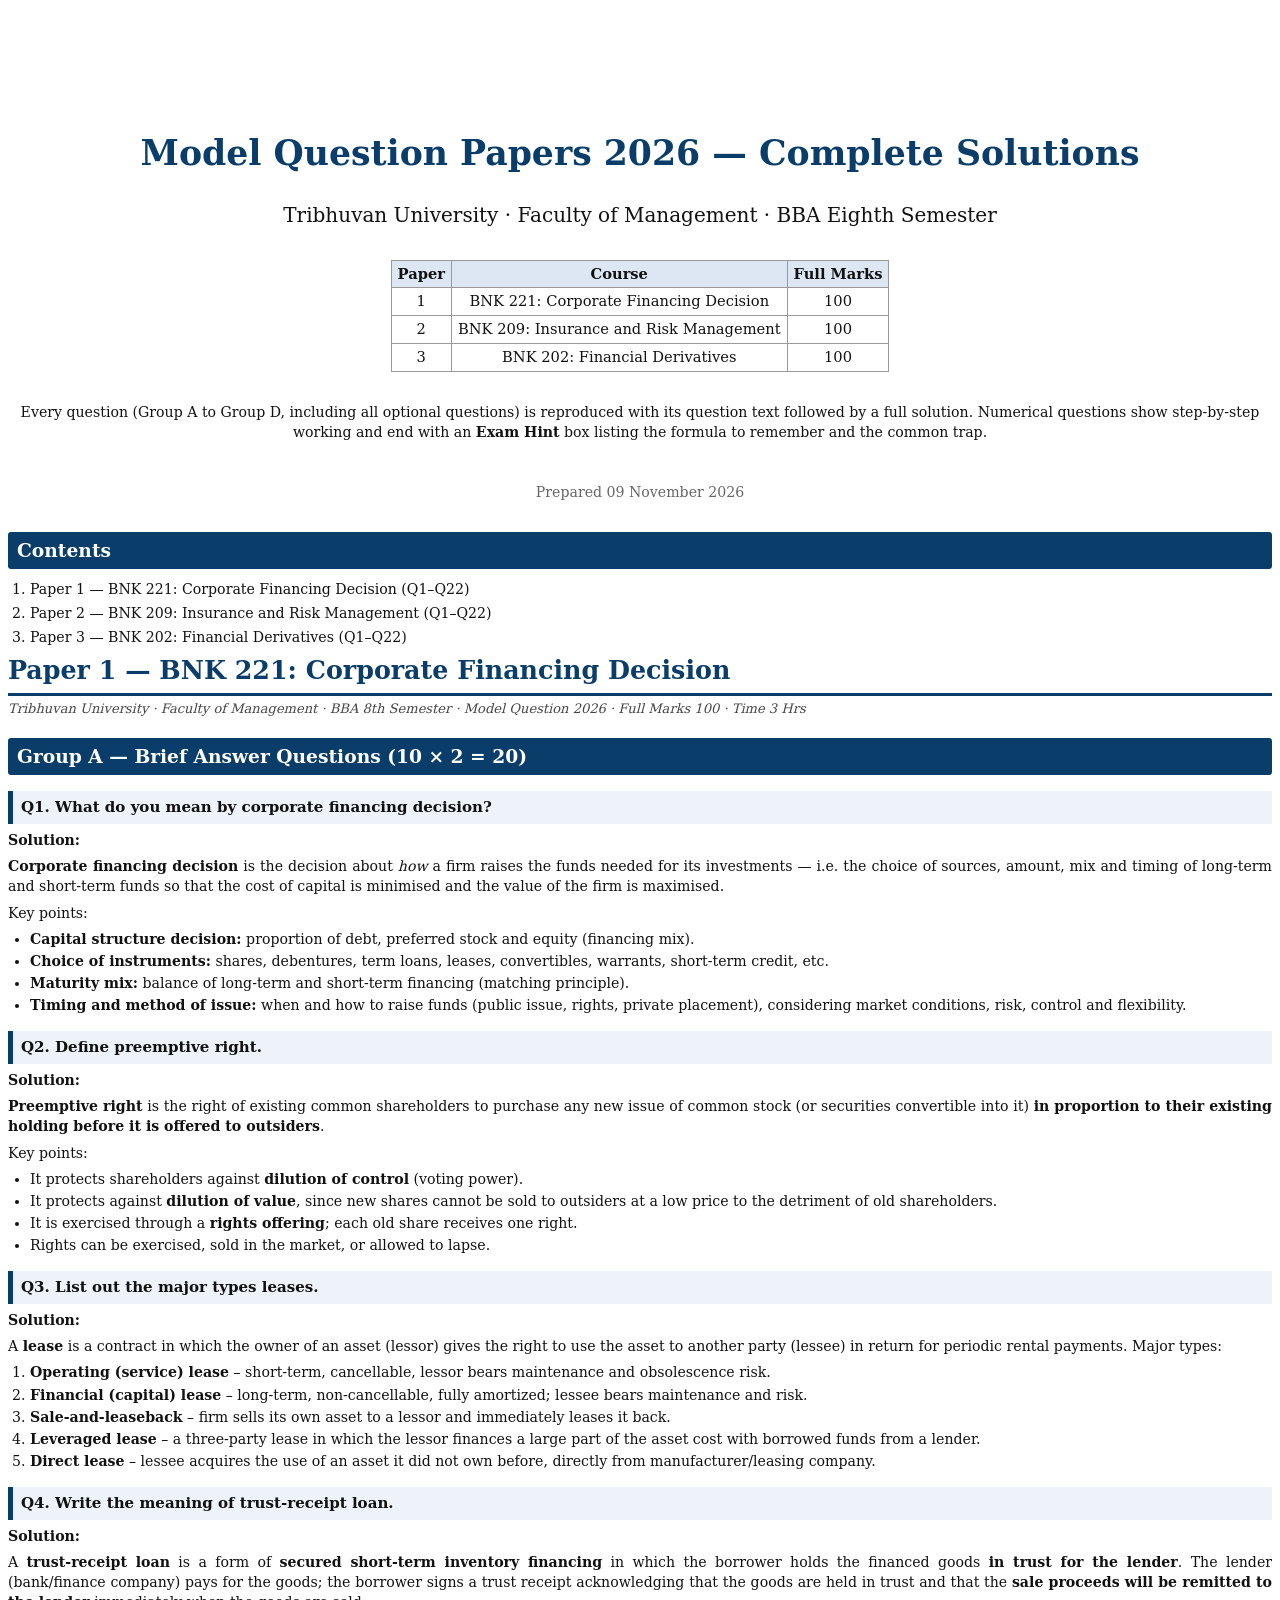
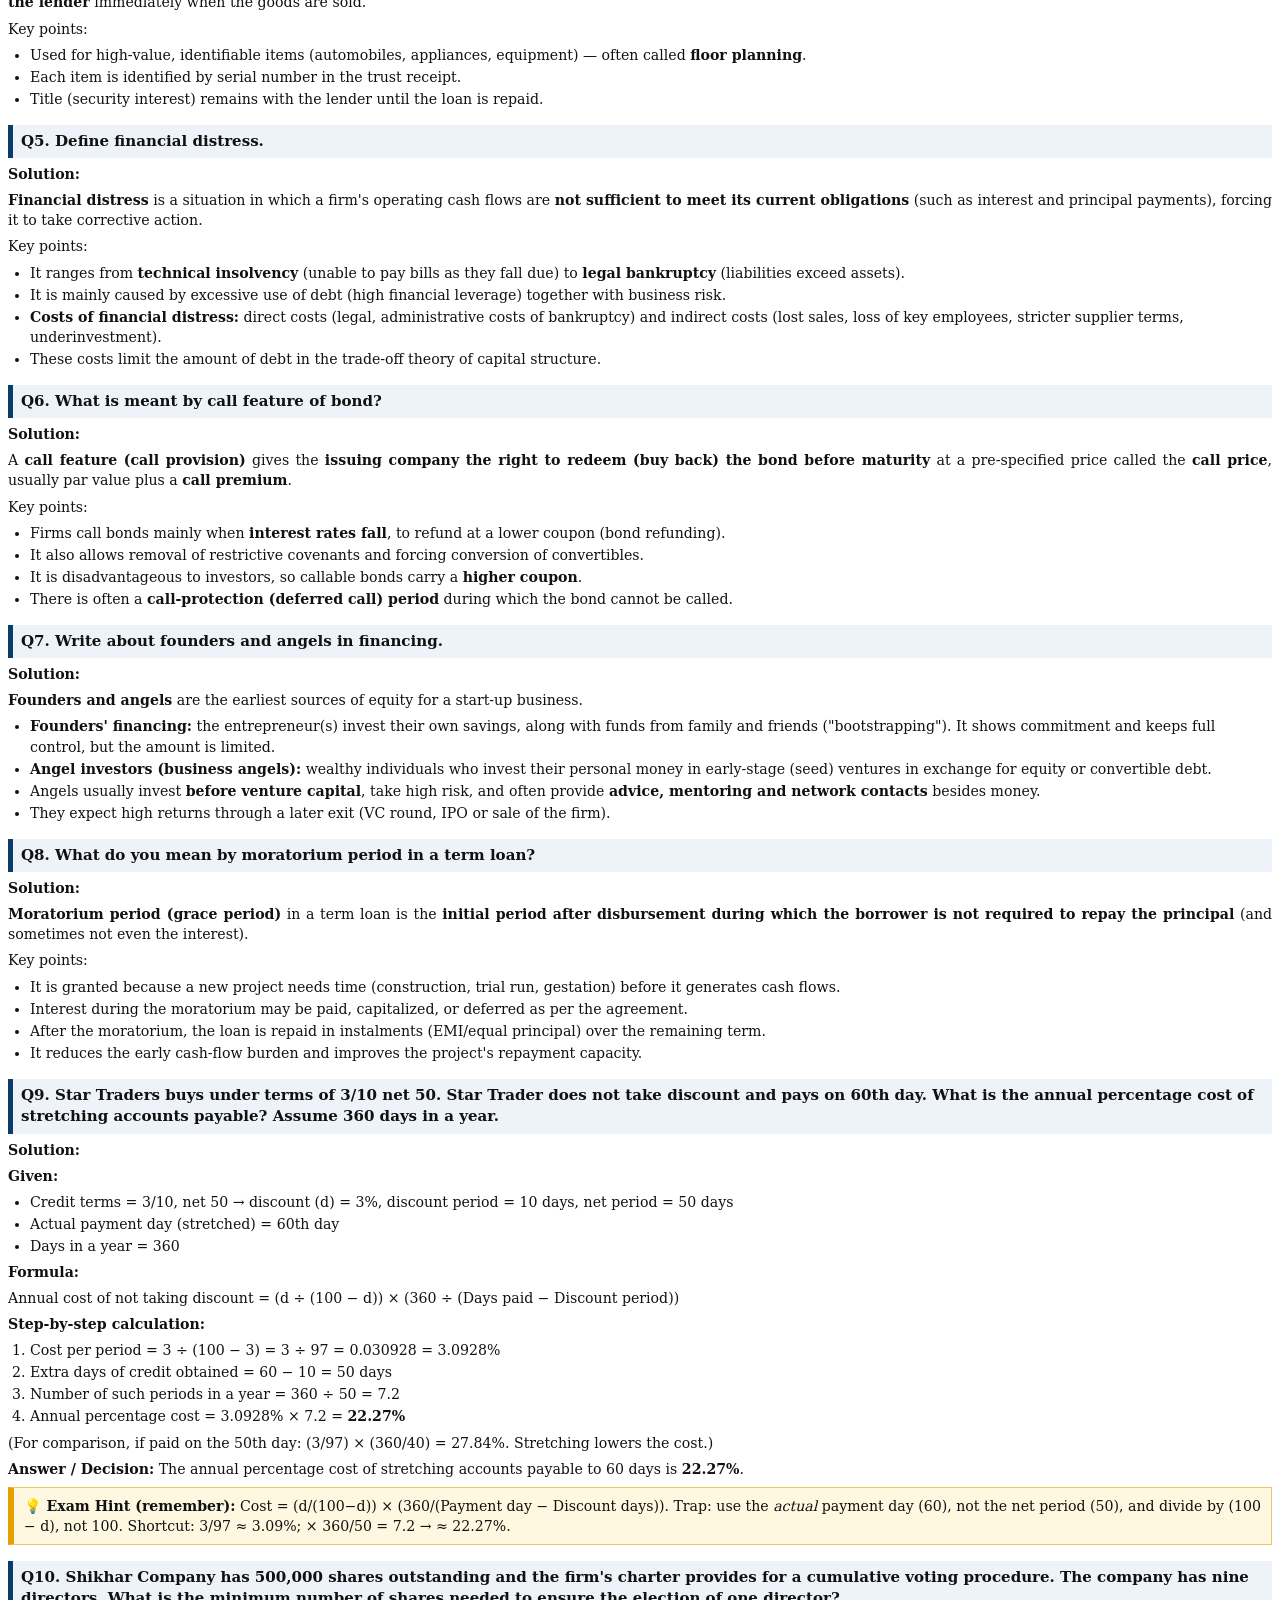
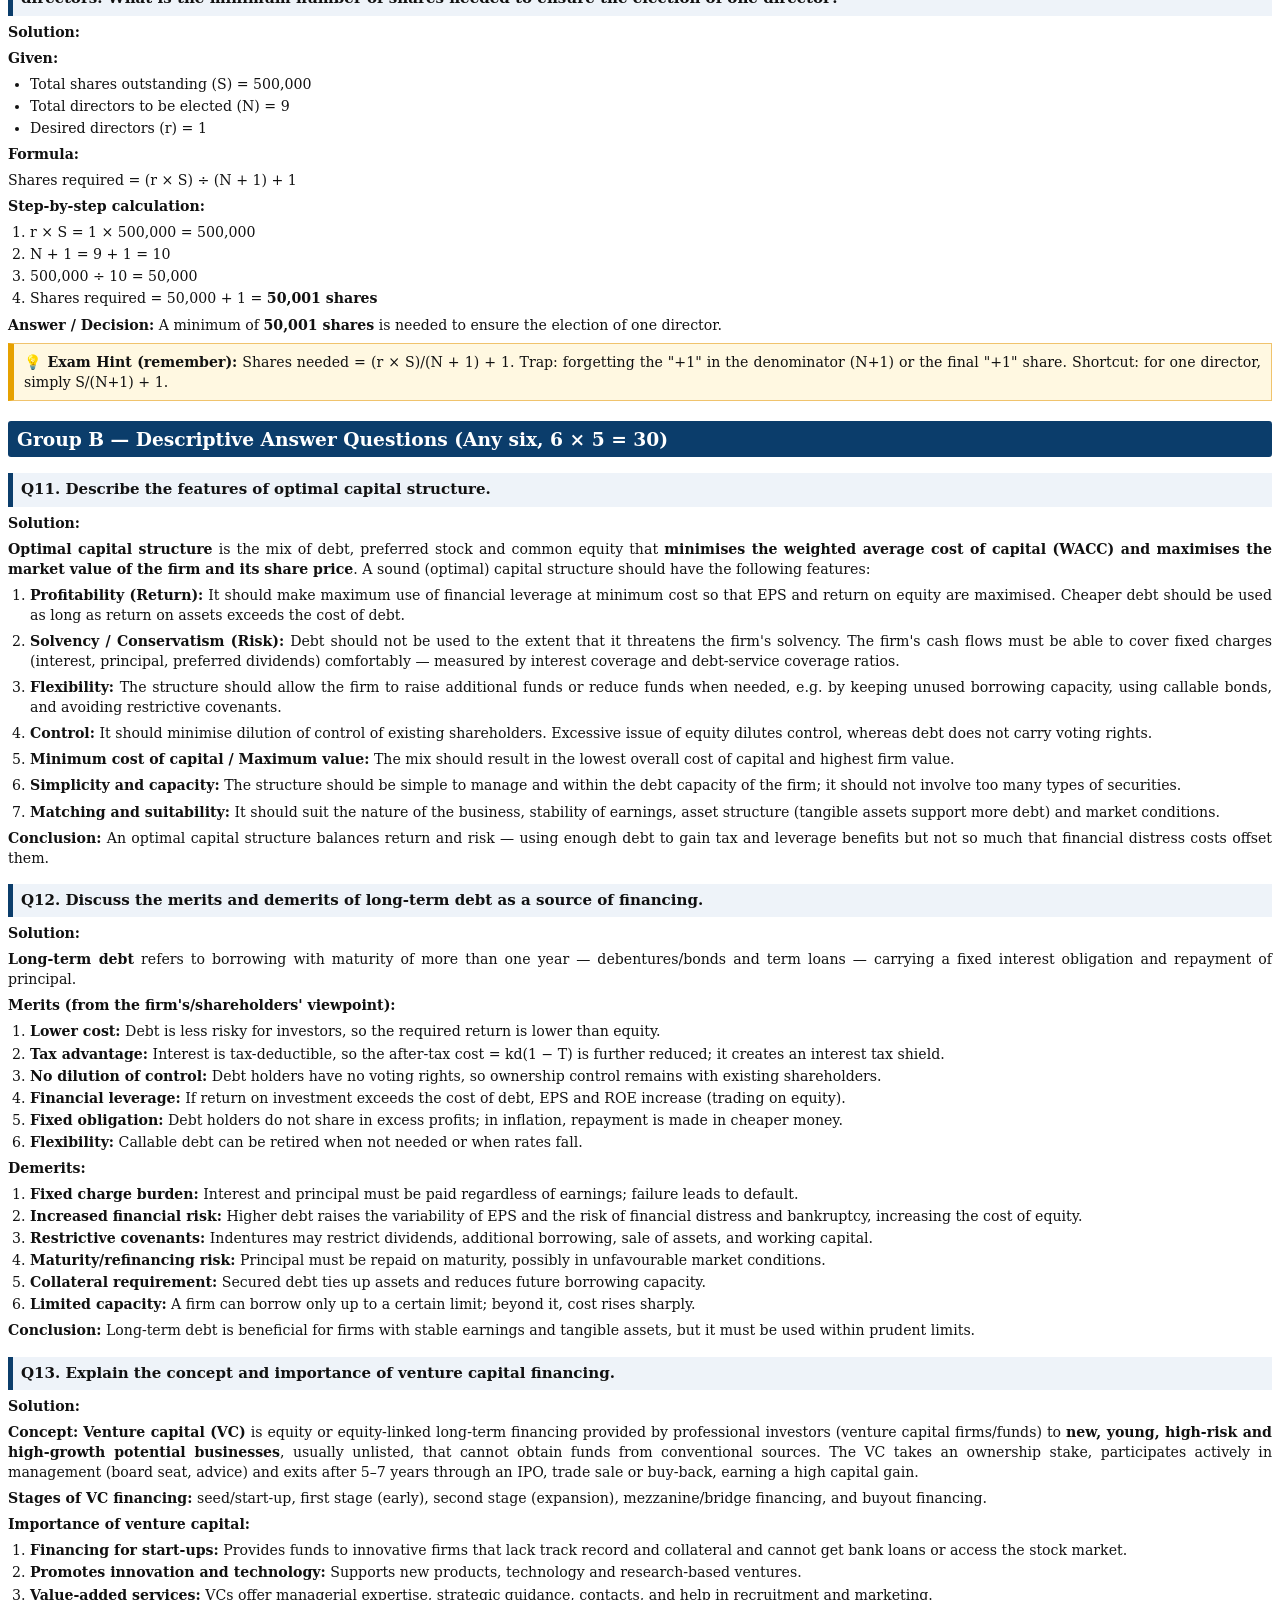
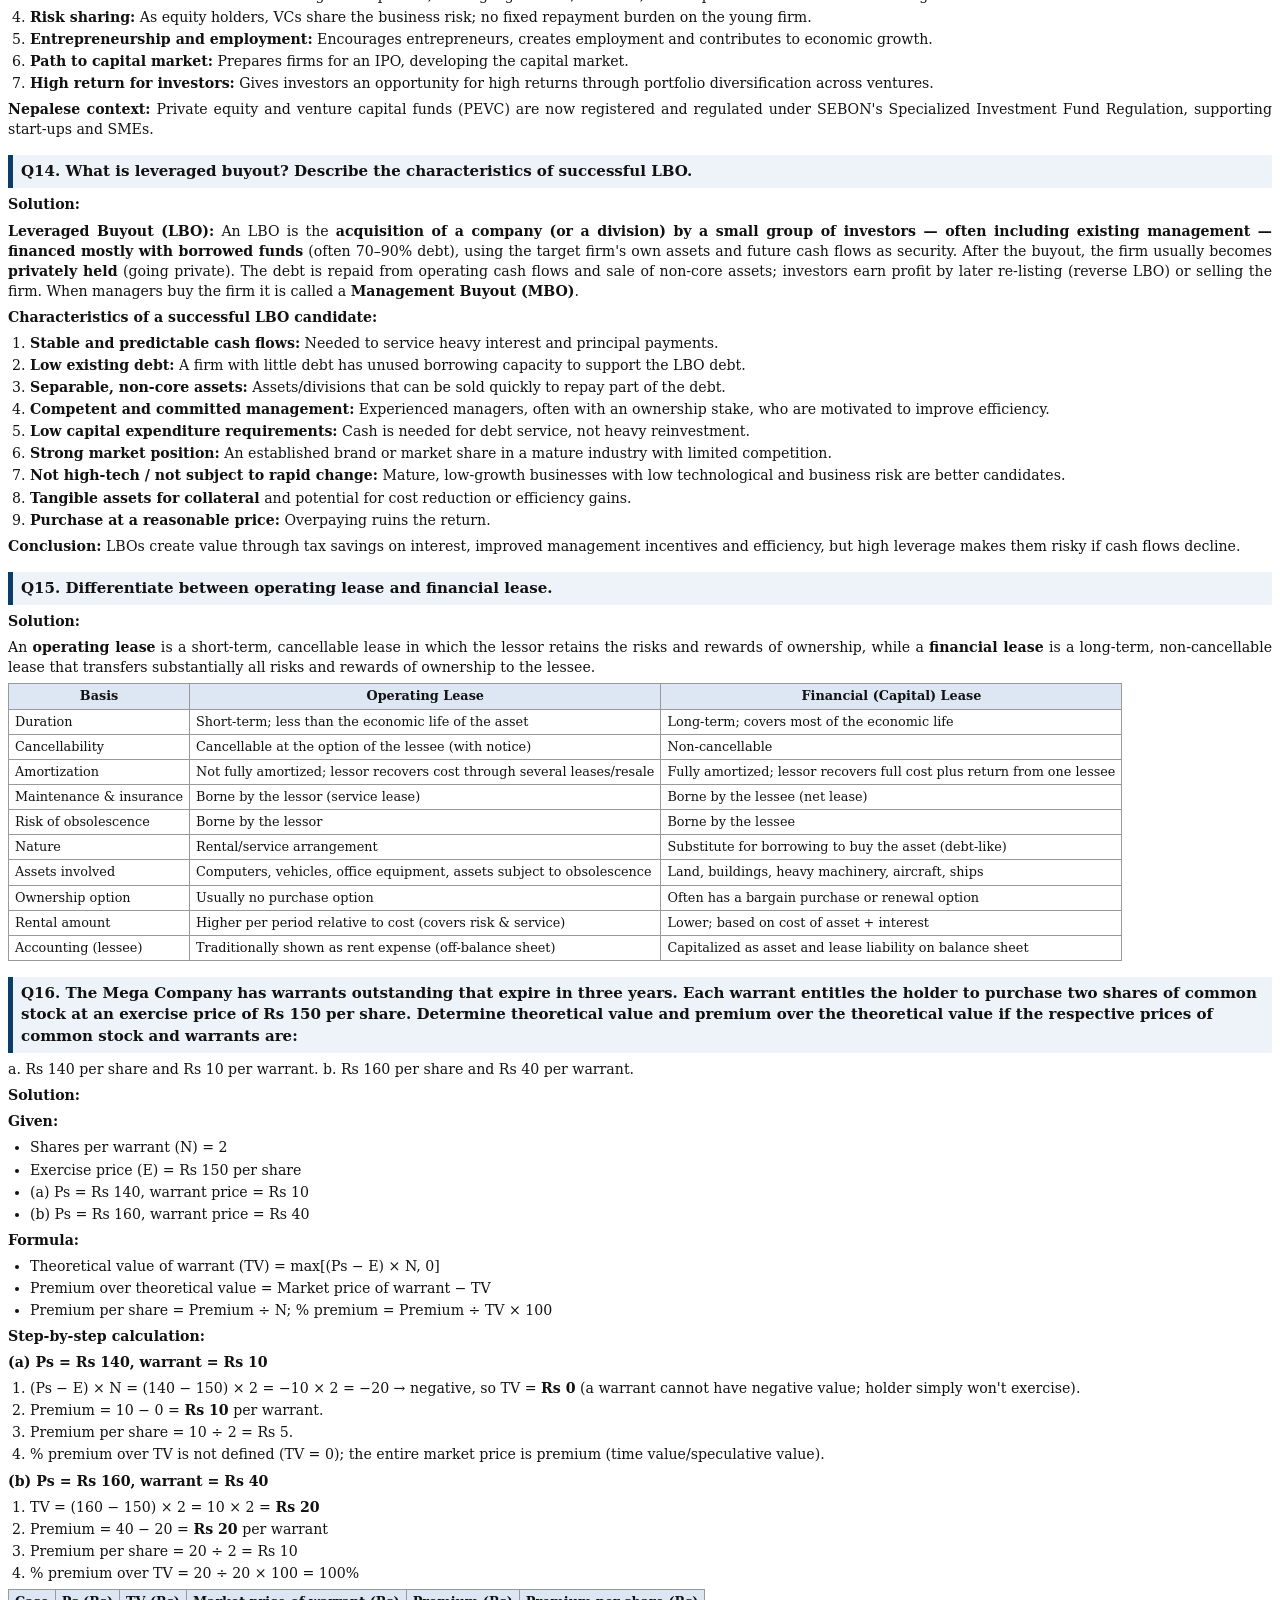
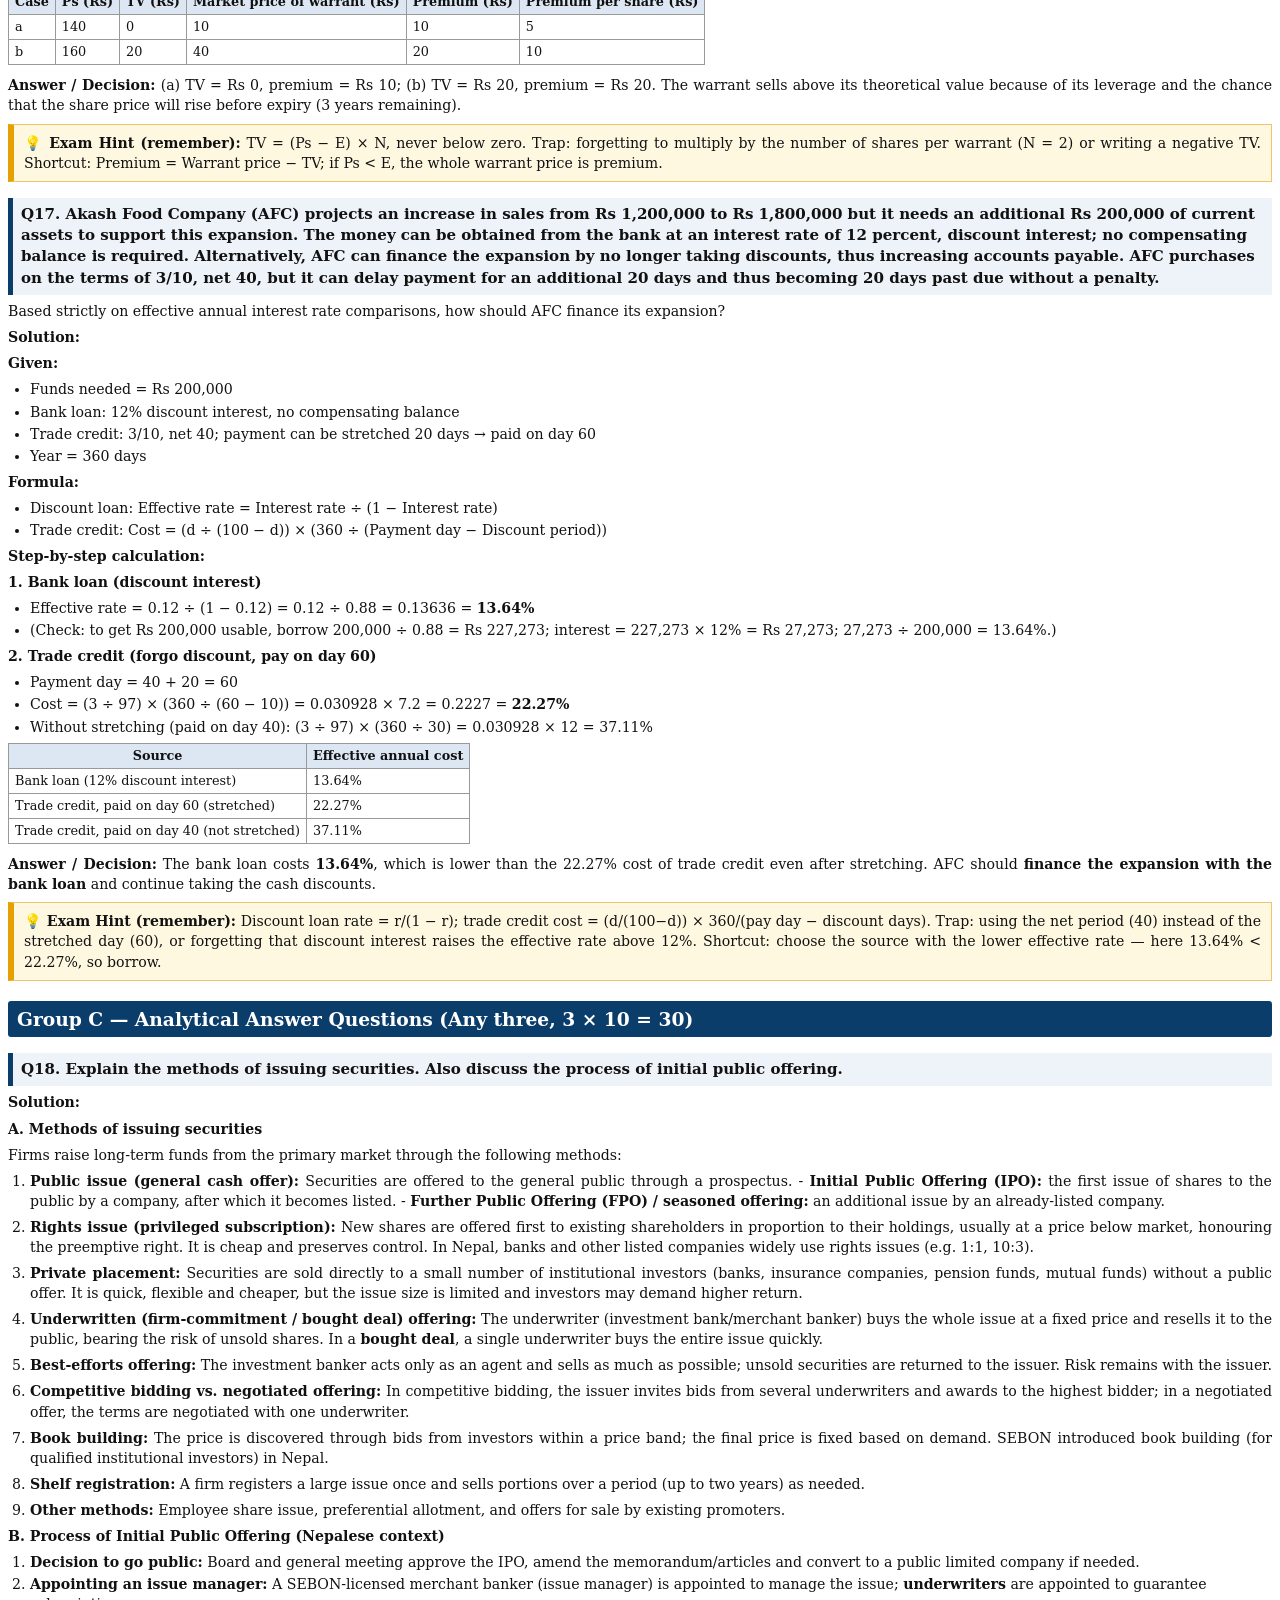
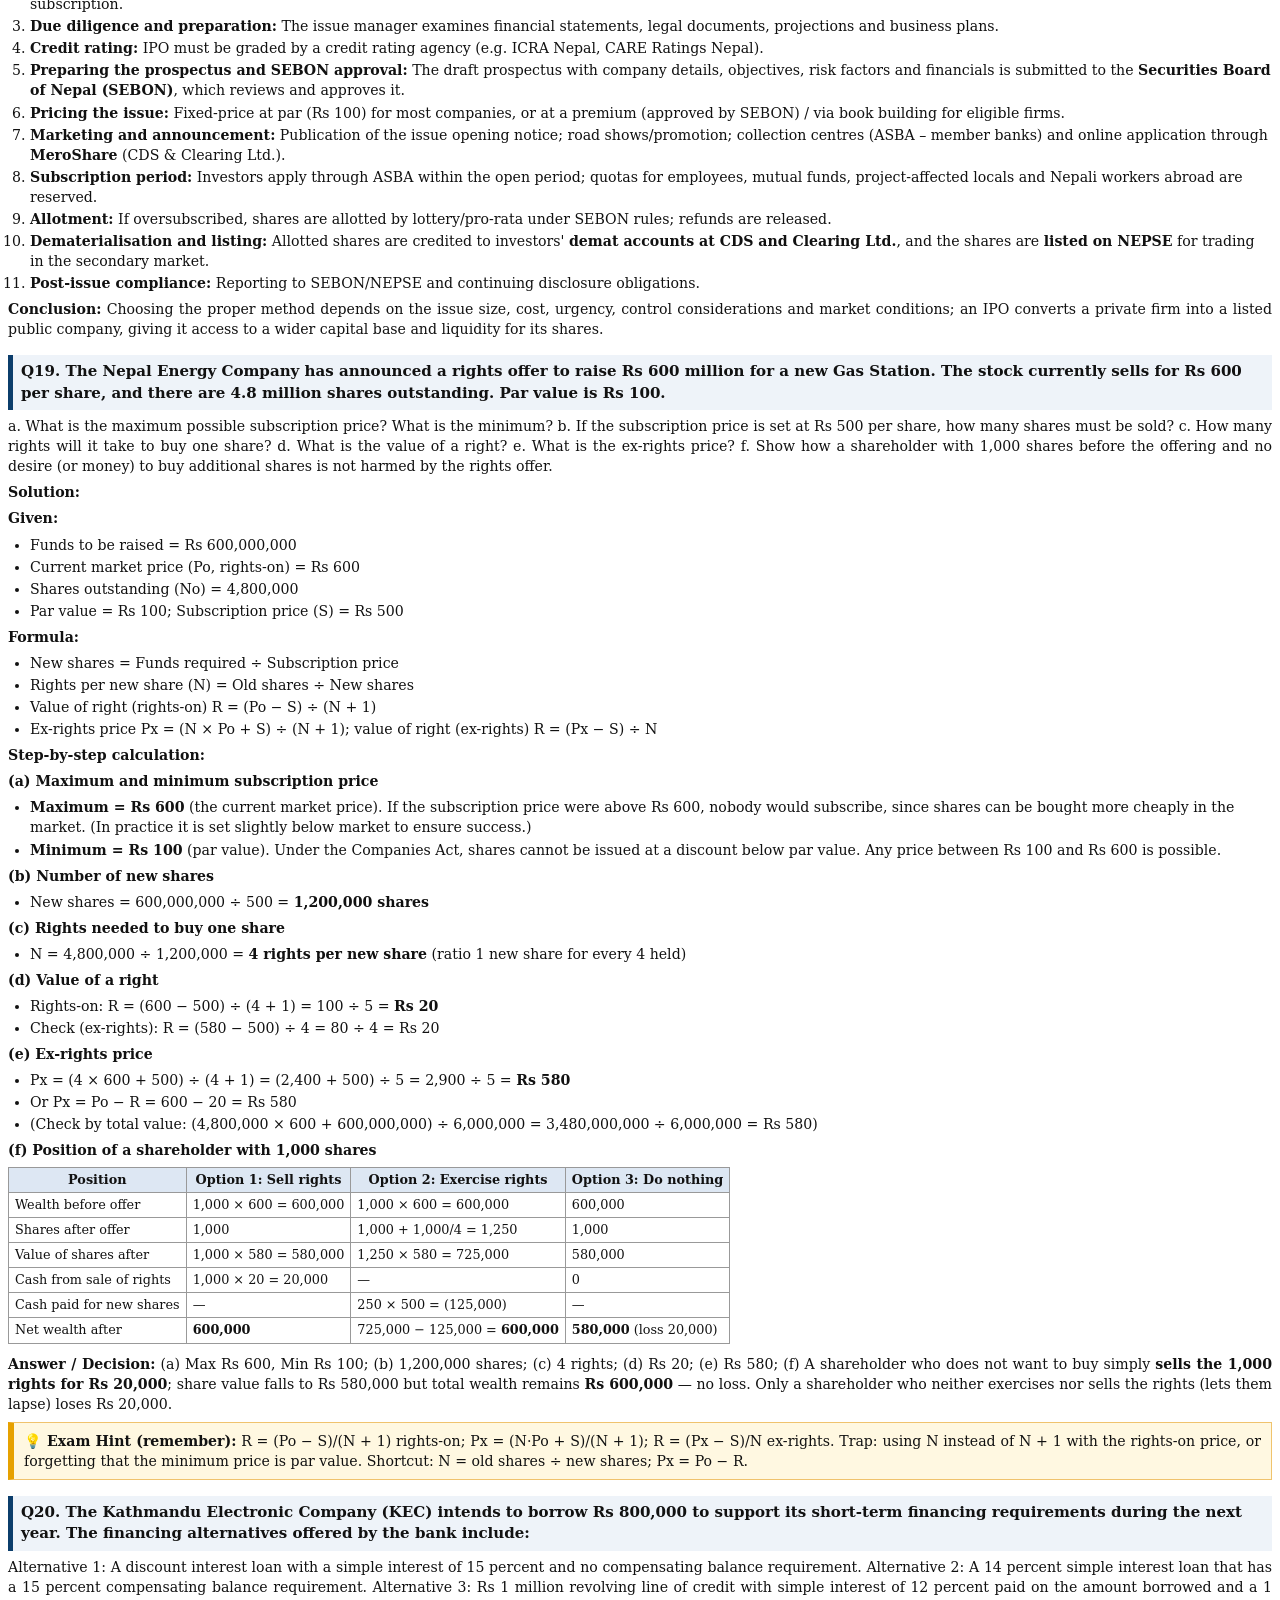
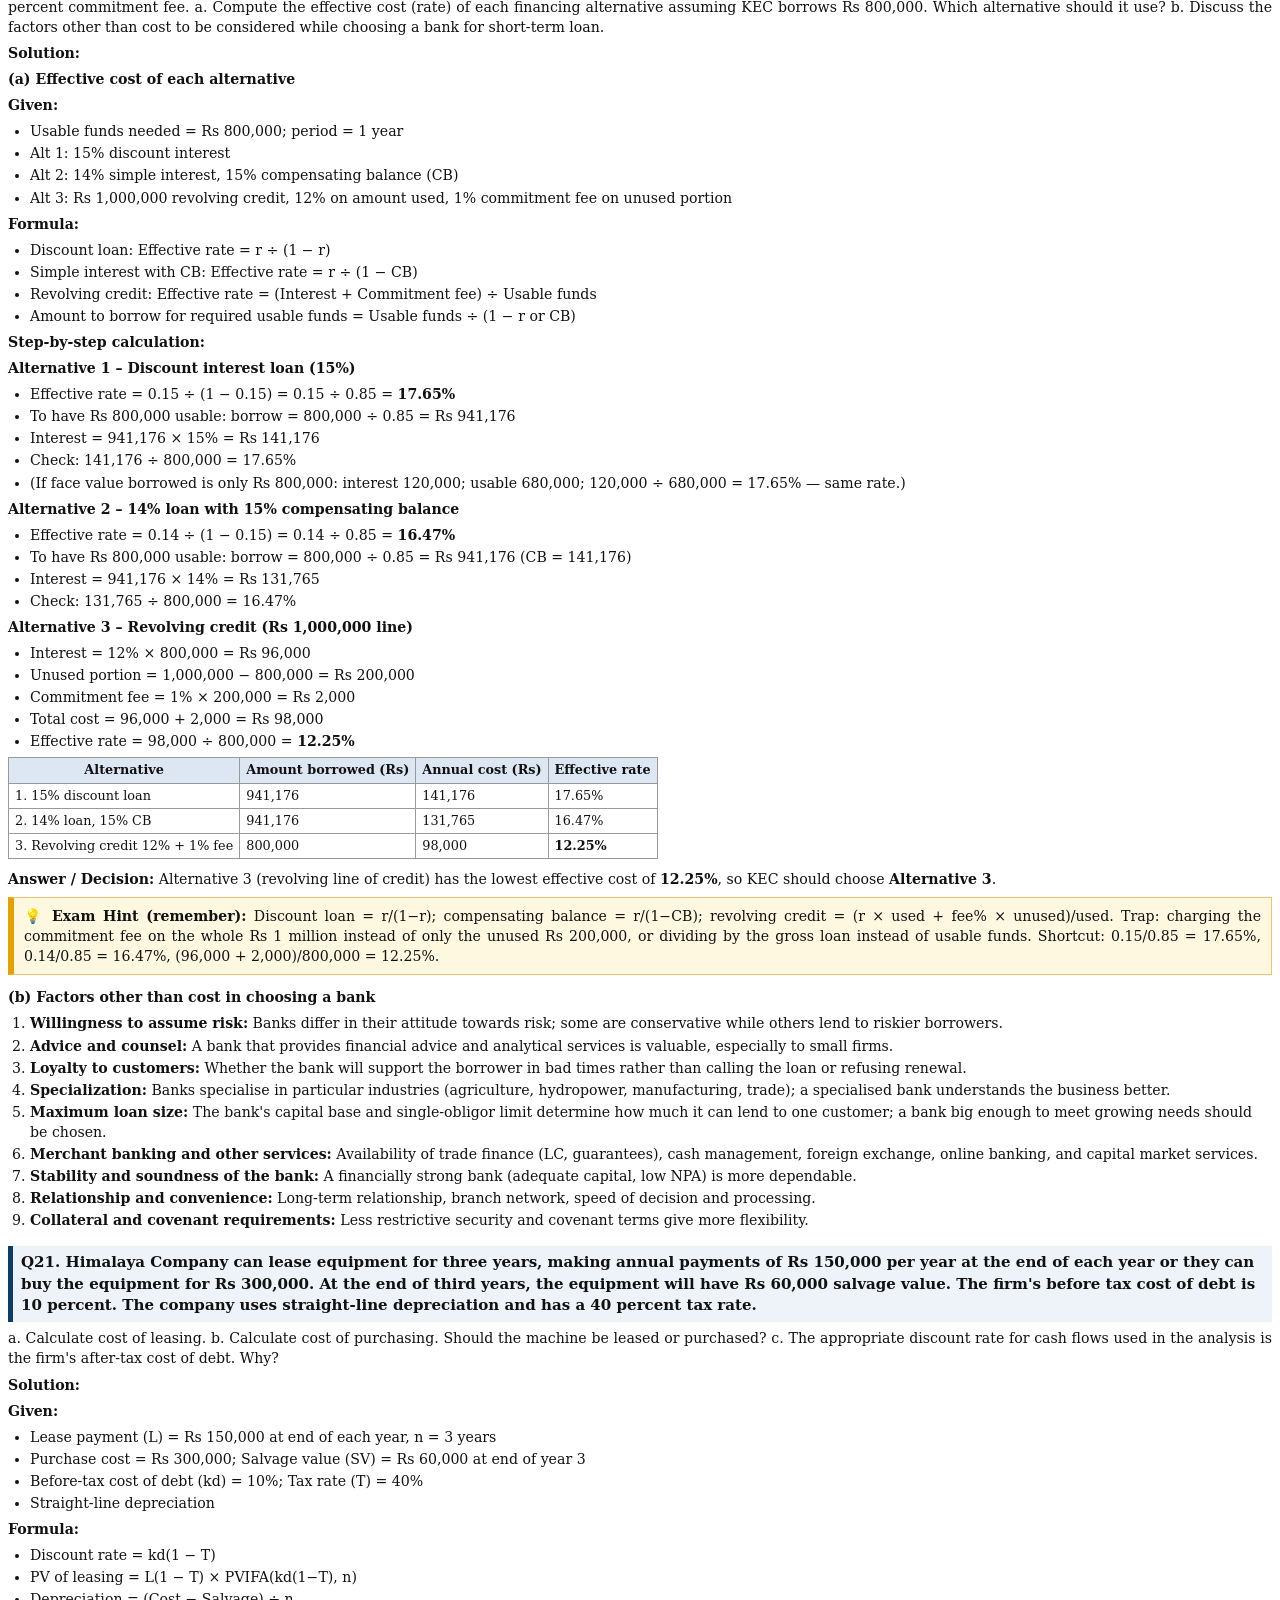
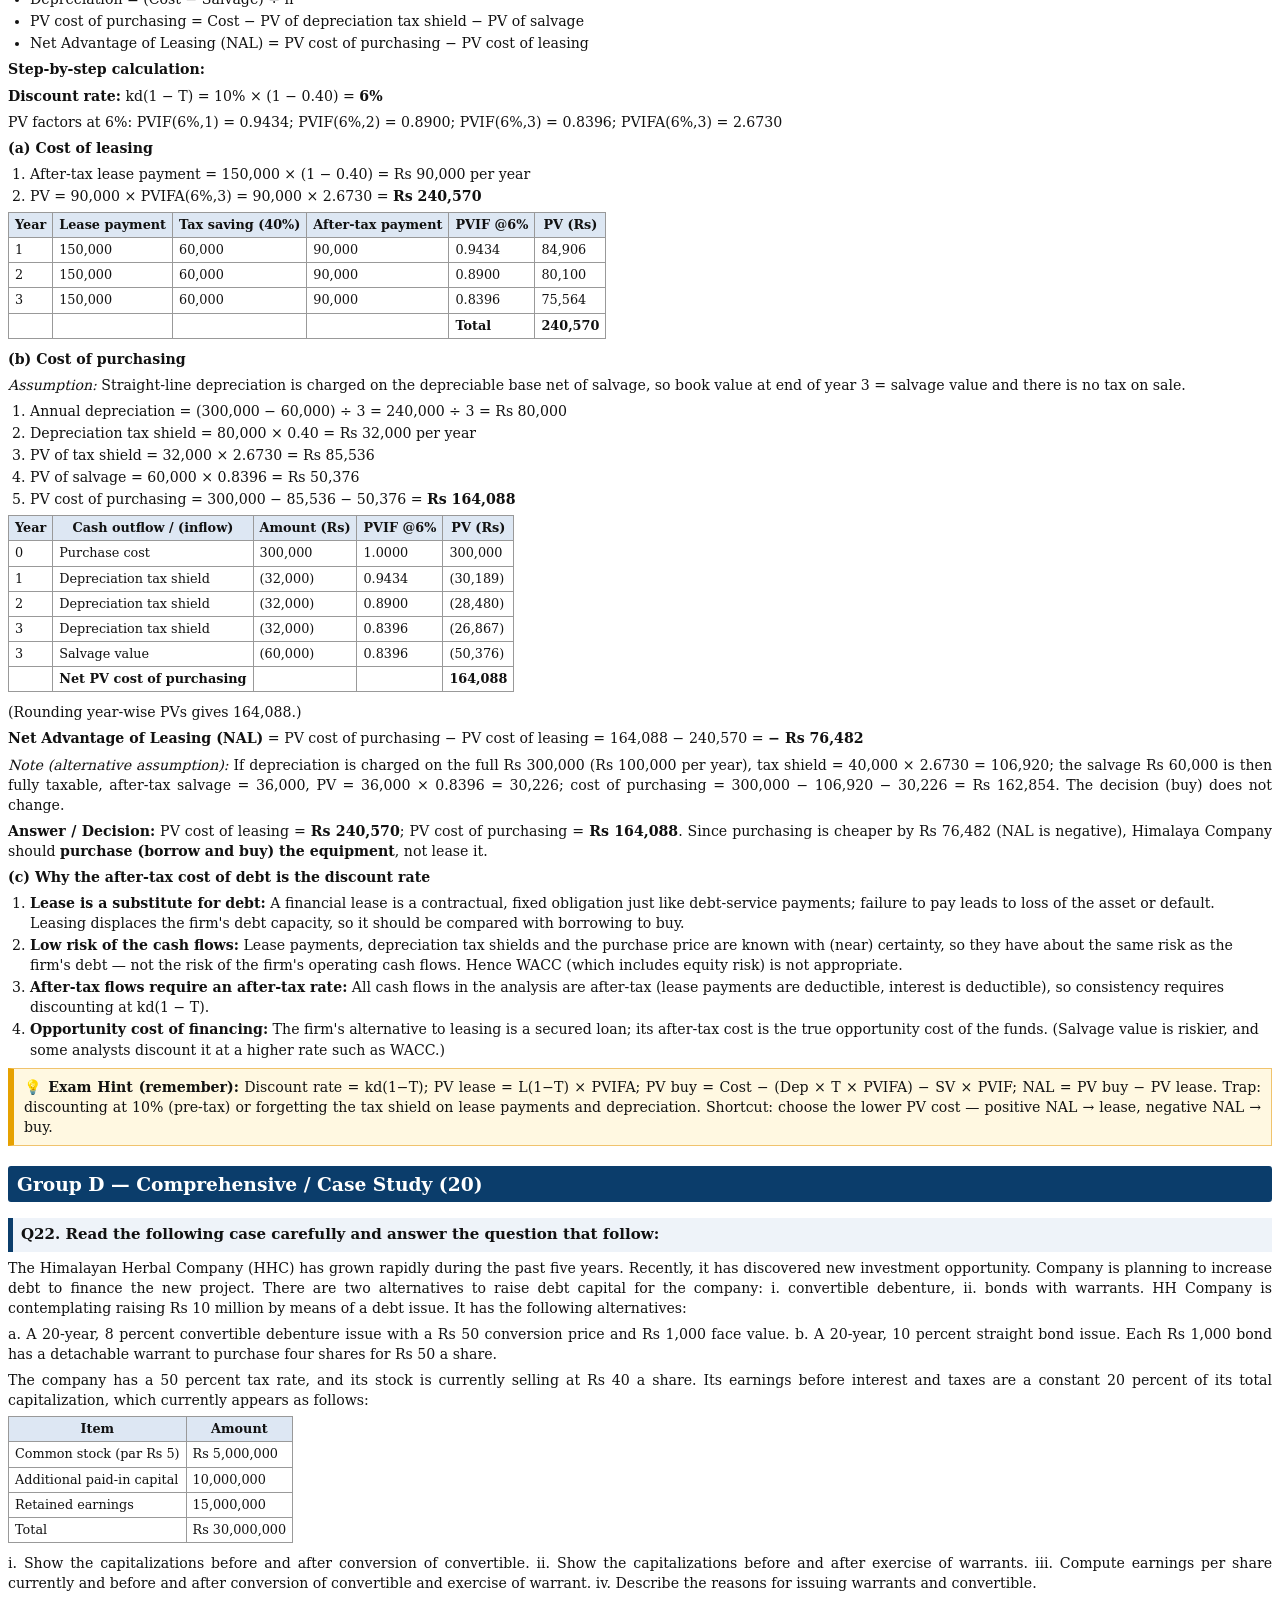
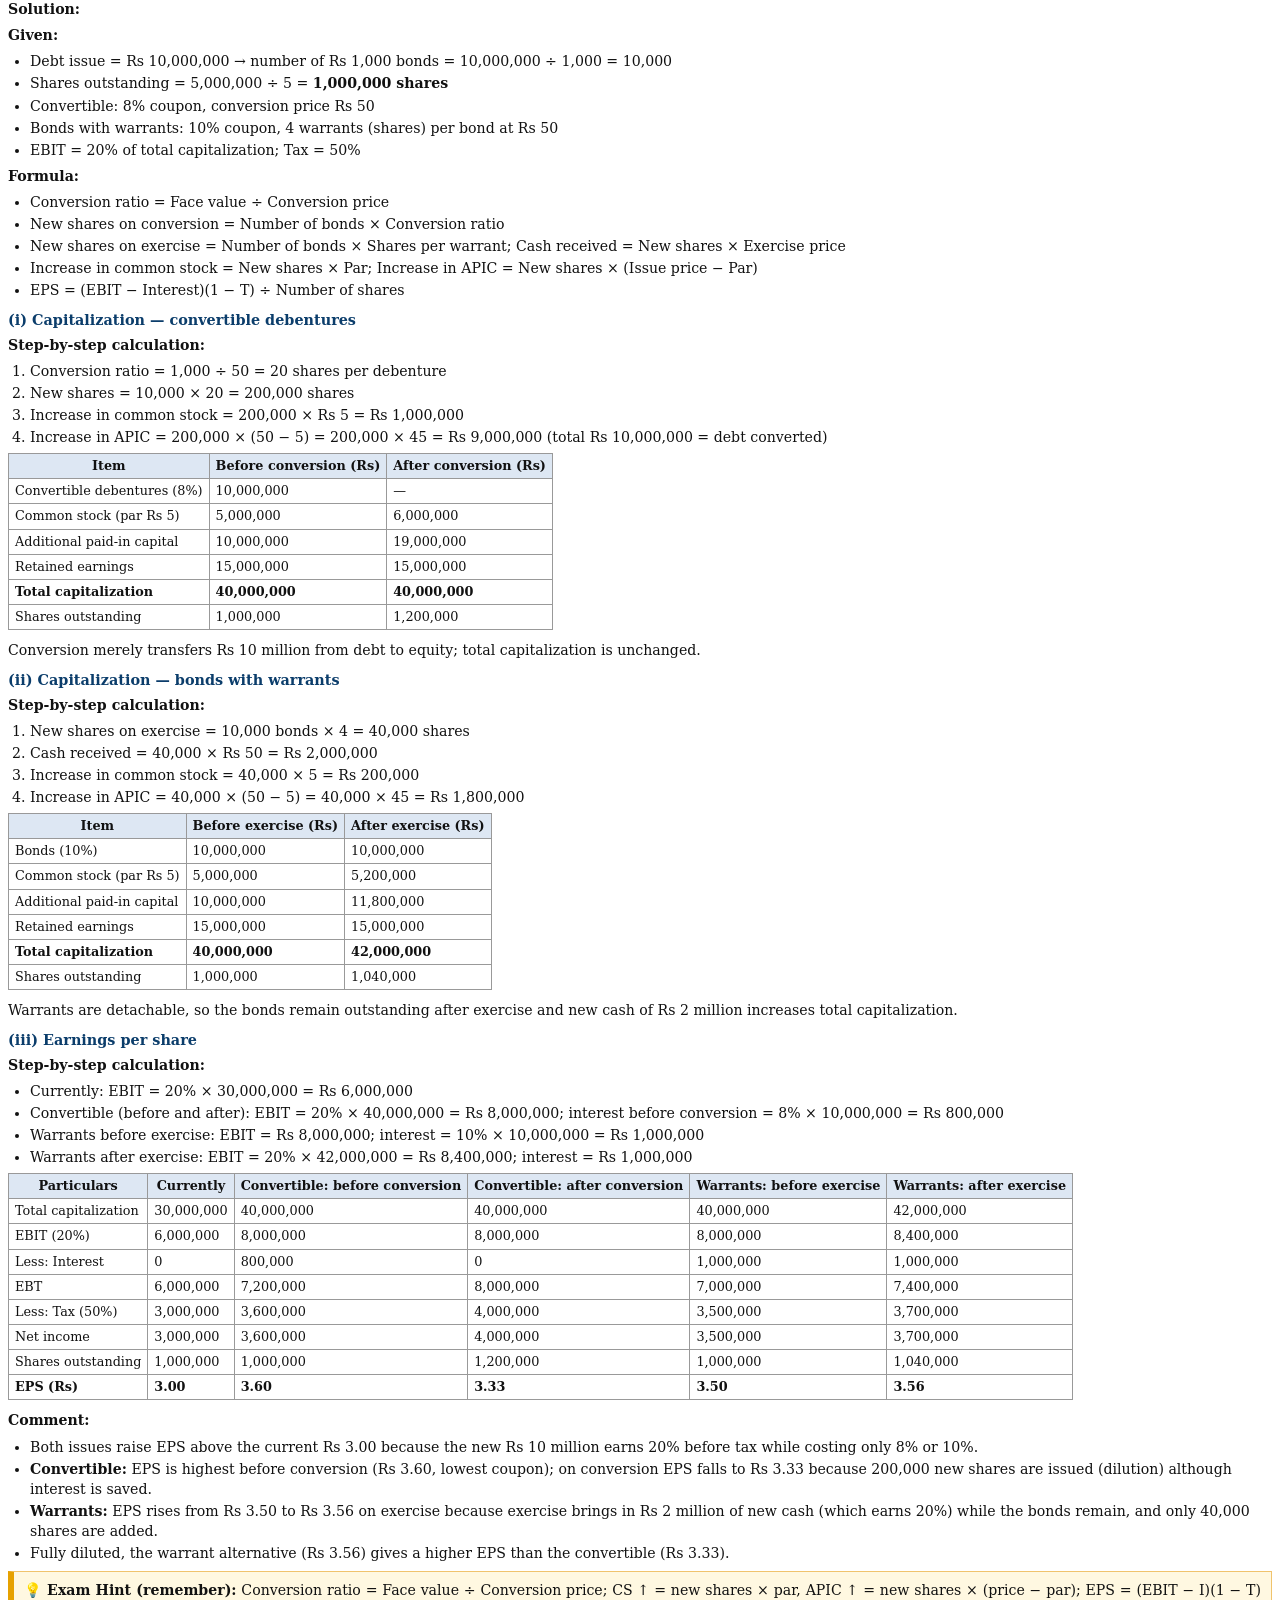
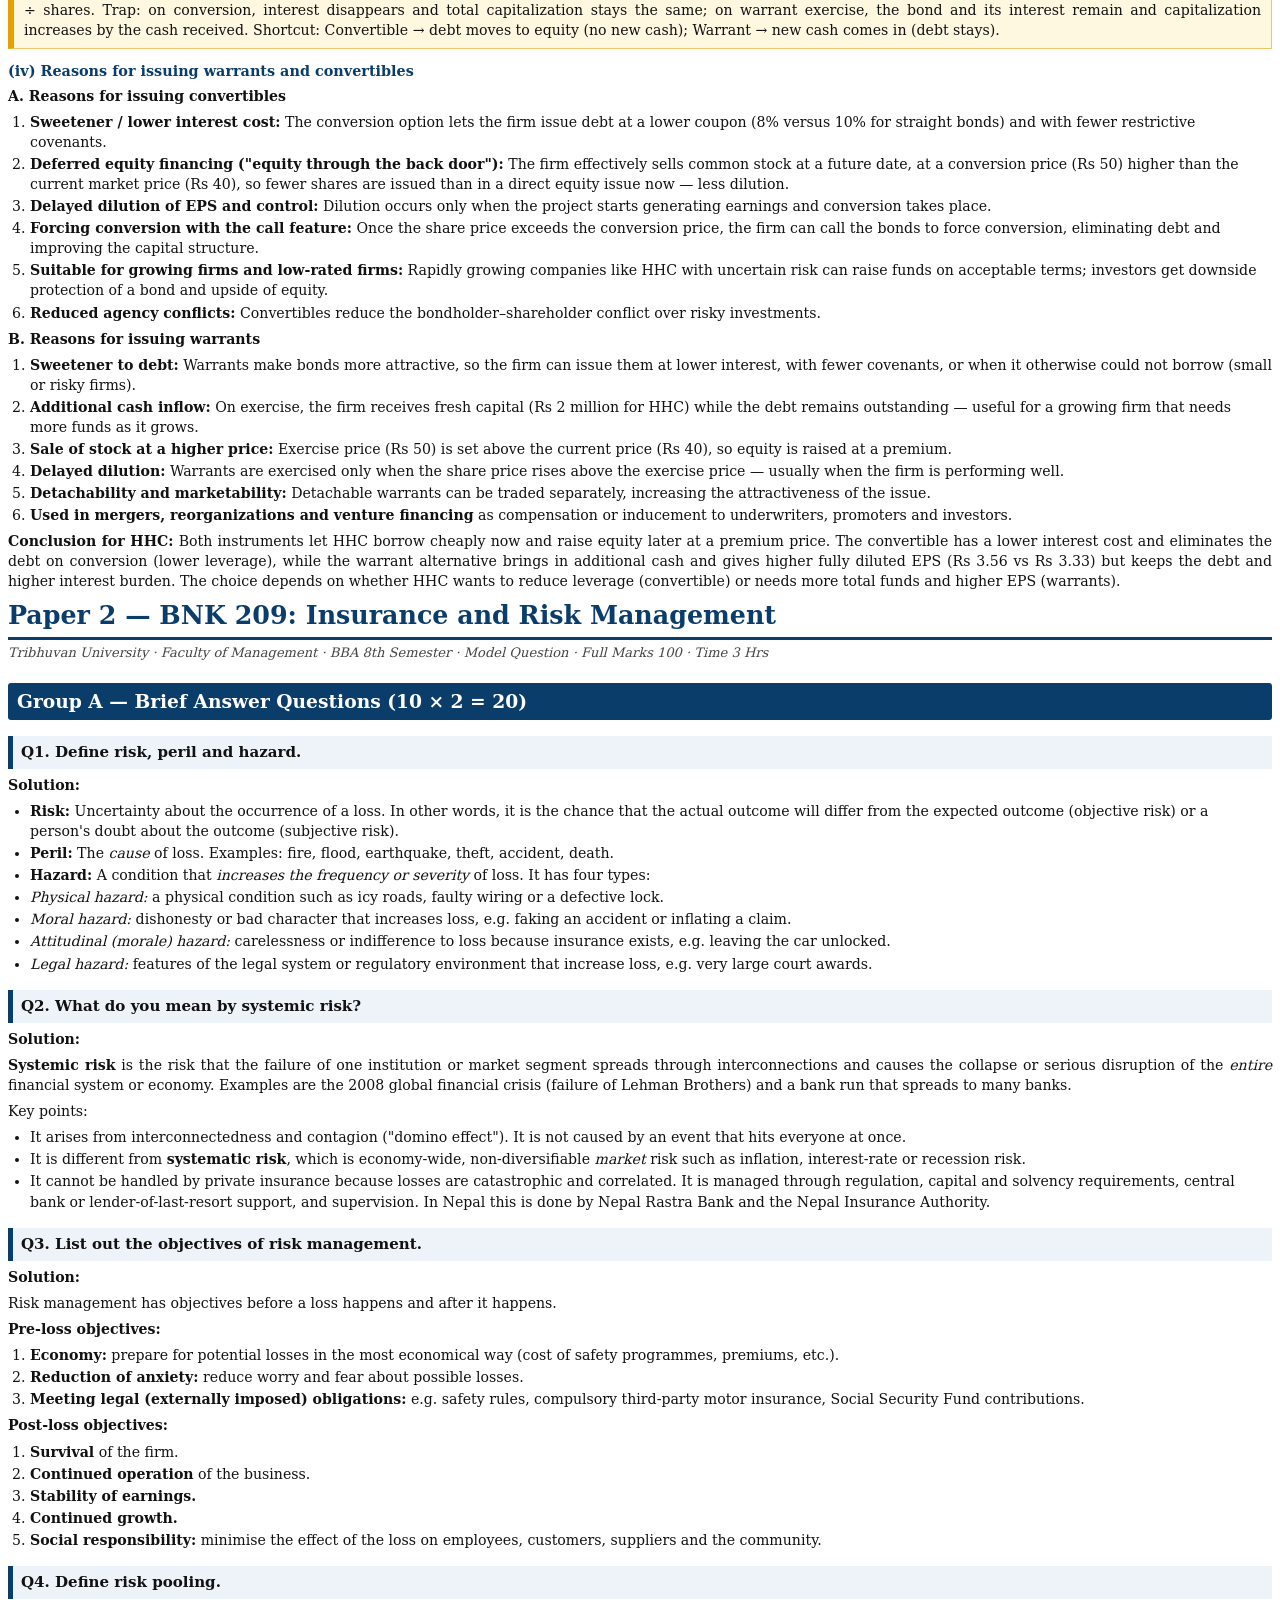
==== commit 2c44559f: "Hoplite working tree checkpoint" ====
--- a/solutions/combined_solutions.html
+++ b/solutions/combined_solutions.html
@@ -25,7 +25,7 @@
 .cover .big { font-size: 15pt; margin: 20px 0; }
 .cover table { margin: 30px auto; font-size: 11pt; }
 .cover p { text-align: center; }
-.toc { page-break-before: always; }
+.toc { margin-top: 30px; }
 .toc li { margin-bottom: 4px; }
 </style></head><body>
 <div class="cover">
@@ -54,19 +54,23 @@
 <h3>Q1. What do you mean by corporate financing decision?</h3>
 <p><strong>Solution:</strong></p>
 <p><strong>Corporate financing decision</strong> is the decision about <em>how</em> a firm raises the funds needed for its investments — i.e. the choice of sources, amount, mix and timing of long-term and short-term funds so that the cost of capital is minimised and the value of the firm is maximised.</p>
-<p>Key points:
-- <strong>Capital structure decision:</strong> proportion of debt, preferred stock and equity (financing mix).
-- <strong>Choice of instruments:</strong> shares, debentures, term loans, leases, convertibles, warrants, short-term credit, etc.
-- <strong>Maturity mix:</strong> balance of long-term and short-term financing (matching principle).
-- <strong>Timing and method of issue:</strong> when and how to raise funds (public issue, rights, private placement), considering market conditions, risk, control and flexibility.</p>
+<p>Key points:</p>
+<ul>
+<li><strong>Capital structure decision:</strong> proportion of debt, preferred stock and equity (financing mix).</li>
+<li><strong>Choice of instruments:</strong> shares, debentures, term loans, leases, convertibles, warrants, short-term credit, etc.</li>
+<li><strong>Maturity mix:</strong> balance of long-term and short-term financing (matching principle).</li>
+<li><strong>Timing and method of issue:</strong> when and how to raise funds (public issue, rights, private placement), considering market conditions, risk, control and flexibility.</li>
+</ul>
 <h3>Q2. Define preemptive right.</h3>
 <p><strong>Solution:</strong></p>
 <p><strong>Preemptive right</strong> is the right of existing common shareholders to purchase any new issue of common stock (or securities convertible into it) <strong>in proportion to their existing holding before it is offered to outsiders</strong>.</p>
-<p>Key points:
-- It protects shareholders against <strong>dilution of control</strong> (voting power).
-- It protects against <strong>dilution of value</strong>, since new shares cannot be sold to outsiders at a low price to the detriment of old shareholders.
-- It is exercised through a <strong>rights offering</strong>; each old share receives one right.
-- Rights can be exercised, sold in the market, or allowed to lapse.</p>
+<p>Key points:</p>
+<ul>
+<li>It protects shareholders against <strong>dilution of control</strong> (voting power).</li>
+<li>It protects against <strong>dilution of value</strong>, since new shares cannot be sold to outsiders at a low price to the detriment of old shareholders.</li>
+<li>It is exercised through a <strong>rights offering</strong>; each old share receives one right.</li>
+<li>Rights can be exercised, sold in the market, or allowed to lapse.</li>
+</ul>
 <h3>Q3. List out the major types leases.</h3>
 <p><strong>Solution:</strong></p>
 <p>A <strong>lease</strong> is a contract in which the owner of an asset (lessor) gives the right to use the asset to another party (lessee) in return for periodic rental payments. Major types:</p>
@@ -80,26 +84,32 @@
 <h3>Q4. Write the meaning of trust-receipt loan.</h3>
 <p><strong>Solution:</strong></p>
 <p>A <strong>trust-receipt loan</strong> is a form of <strong>secured short-term inventory financing</strong> in which the borrower holds the financed goods <strong>in trust for the lender</strong>. The lender (bank/finance company) pays for the goods; the borrower signs a trust receipt acknowledging that the goods are held in trust and that the <strong>sale proceeds will be remitted to the lender</strong> immediately when the goods are sold.</p>
-<p>Key points:
-- Used for high-value, identifiable items (automobiles, appliances, equipment) — often called <strong>floor planning</strong>.
-- Each item is identified by serial number in the trust receipt.
-- Title (security interest) remains with the lender until the loan is repaid.</p>
+<p>Key points:</p>
+<ul>
+<li>Used for high-value, identifiable items (automobiles, appliances, equipment) — often called <strong>floor planning</strong>.</li>
+<li>Each item is identified by serial number in the trust receipt.</li>
+<li>Title (security interest) remains with the lender until the loan is repaid.</li>
+</ul>
 <h3>Q5. Define financial distress.</h3>
 <p><strong>Solution:</strong></p>
 <p><strong>Financial distress</strong> is a situation in which a firm's operating cash flows are <strong>not sufficient to meet its current obligations</strong> (such as interest and principal payments), forcing it to take corrective action.</p>
-<p>Key points:
-- It ranges from <strong>technical insolvency</strong> (unable to pay bills as they fall due) to <strong>legal bankruptcy</strong> (liabilities exceed assets).
-- It is mainly caused by excessive use of debt (high financial leverage) together with business risk.
-- <strong>Costs of financial distress:</strong> direct costs (legal, administrative costs of bankruptcy) and indirect costs (lost sales, loss of key employees, stricter supplier terms, underinvestment).
-- These costs limit the amount of debt in the trade-off theory of capital structure.</p>
+<p>Key points:</p>
+<ul>
+<li>It ranges from <strong>technical insolvency</strong> (unable to pay bills as they fall due) to <strong>legal bankruptcy</strong> (liabilities exceed assets).</li>
+<li>It is mainly caused by excessive use of debt (high financial leverage) together with business risk.</li>
+<li><strong>Costs of financial distress:</strong> direct costs (legal, administrative costs of bankruptcy) and indirect costs (lost sales, loss of key employees, stricter supplier terms, underinvestment).</li>
+<li>These costs limit the amount of debt in the trade-off theory of capital structure.</li>
+</ul>
 <h3>Q6. What is meant by call feature of bond?</h3>
 <p><strong>Solution:</strong></p>
 <p>A <strong>call feature (call provision)</strong> gives the <strong>issuing company the right to redeem (buy back) the bond before maturity</strong> at a pre-specified price called the <strong>call price</strong>, usually par value plus a <strong>call premium</strong>.</p>
-<p>Key points:
-- Firms call bonds mainly when <strong>interest rates fall</strong>, to refund at a lower coupon (bond refunding).
-- It also allows removal of restrictive covenants and forcing conversion of convertibles.
-- It is disadvantageous to investors, so callable bonds carry a <strong>higher coupon</strong>.
-- There is often a <strong>call-protection (deferred call) period</strong> during which the bond cannot be called.</p>
+<p>Key points:</p>
+<ul>
+<li>Firms call bonds mainly when <strong>interest rates fall</strong>, to refund at a lower coupon (bond refunding).</li>
+<li>It also allows removal of restrictive covenants and forcing conversion of convertibles.</li>
+<li>It is disadvantageous to investors, so callable bonds carry a <strong>higher coupon</strong>.</li>
+<li>There is often a <strong>call-protection (deferred call) period</strong> during which the bond cannot be called.</li>
+</ul>
 <h3>Q7. Write about founders and angels in financing.</h3>
 <p><strong>Solution:</strong></p>
 <p><strong>Founders and angels</strong> are the earliest sources of equity for a start-up business.</p>
@@ -112,17 +122,21 @@
 <h3>Q8. What do you mean by moratorium period in a term loan?</h3>
 <p><strong>Solution:</strong></p>
 <p><strong>Moratorium period (grace period)</strong> in a term loan is the <strong>initial period after disbursement during which the borrower is not required to repay the principal</strong> (and sometimes not even the interest).</p>
-<p>Key points:
-- It is granted because a new project needs time (construction, trial run, gestation) before it generates cash flows.
-- Interest during the moratorium may be paid, capitalized, or deferred as per the agreement.
-- After the moratorium, the loan is repaid in instalments (EMI/equal principal) over the remaining term.
-- It reduces the early cash-flow burden and improves the project's repayment capacity.</p>
+<p>Key points:</p>
+<ul>
+<li>It is granted because a new project needs time (construction, trial run, gestation) before it generates cash flows.</li>
+<li>Interest during the moratorium may be paid, capitalized, or deferred as per the agreement.</li>
+<li>After the moratorium, the loan is repaid in instalments (EMI/equal principal) over the remaining term.</li>
+<li>It reduces the early cash-flow burden and improves the project's repayment capacity.</li>
+</ul>
 <h3>Q9. Star Traders buys under terms of 3/10 net 50. Star Trader does not take discount and pays on 60th day. What is the annual percentage cost of stretching accounts payable? Assume 360 days in a year.</h3>
 <p><strong>Solution:</strong></p>
-<p><strong>Given:</strong>
-- Credit terms = 3/10, net 50 → discount (d) = 3%, discount period = 10 days, net period = 50 days
-- Actual payment day (stretched) = 60th day
-- Days in a year = 360</p>
+<p><strong>Given:</strong></p>
+<ul>
+<li>Credit terms = 3/10, net 50 → discount (d) = 3%, discount period = 10 days, net period = 50 days</li>
+<li>Actual payment day (stretched) = 60th day</li>
+<li>Days in a year = 360</li>
+</ul>
 <p><strong>Formula:</strong></p>
 <p>Annual cost of not taking discount = (d ÷ (100 − d)) × (360 ÷ (Days paid − Discount period))</p>
 <p><strong>Step-by-step calculation:</strong></p>
@@ -139,10 +153,12 @@
 </blockquote>
 <h3>Q10. Shikhar Company has 500,000 shares outstanding and the firm's charter provides for a cumulative voting procedure. The company has nine directors. What is the minimum number of shares needed to ensure the election of one director?</h3>
 <p><strong>Solution:</strong></p>
-<p><strong>Given:</strong>
-- Total shares outstanding (S) = 500,000
-- Total directors to be elected (N) = 9
-- Desired directors (r) = 1</p>
+<p><strong>Given:</strong></p>
+<ul>
+<li>Total shares outstanding (S) = 500,000</li>
+<li>Total directors to be elected (N) = 9</li>
+<li>Desired directors (r) = 1</li>
+</ul>
 <p><strong>Formula:</strong></p>
 <p>Shares required = (r × S) ÷ (N + 1) + 1</p>
 <p><strong>Step-by-step calculation:</strong></p>
@@ -187,47 +203,55 @@
 <h3>Q12. Discuss the merits and demerits of long-term debt as a source of financing.</h3>
 <p><strong>Solution:</strong></p>
 <p><strong>Long-term debt</strong> refers to borrowing with maturity of more than one year — debentures/bonds and term loans — carrying a fixed interest obligation and repayment of principal.</p>
-<p><strong>Merits (from the firm's/shareholders' viewpoint):</strong>
-1. <strong>Lower cost:</strong> Debt is less risky for investors, so the required return is lower than equity.
-2. <strong>Tax advantage:</strong> Interest is tax-deductible, so the after-tax cost = kd(1 − T) is further reduced; it creates an interest tax shield.
-3. <strong>No dilution of control:</strong> Debt holders have no voting rights, so ownership control remains with existing shareholders.
-4. <strong>Financial leverage:</strong> If return on investment exceeds the cost of debt, EPS and ROE increase (trading on equity).
-5. <strong>Fixed obligation:</strong> Debt holders do not share in excess profits; in inflation, repayment is made in cheaper money.
-6. <strong>Flexibility:</strong> Callable debt can be retired when not needed or when rates fall.</p>
-<p><strong>Demerits:</strong>
-1. <strong>Fixed charge burden:</strong> Interest and principal must be paid regardless of earnings; failure leads to default.
-2. <strong>Increased financial risk:</strong> Higher debt raises the variability of EPS and the risk of financial distress and bankruptcy, increasing the cost of equity.
-3. <strong>Restrictive covenants:</strong> Indentures may restrict dividends, additional borrowing, sale of assets, and working capital.
-4. <strong>Maturity/refinancing risk:</strong> Principal must be repaid on maturity, possibly in unfavourable market conditions.
-5. <strong>Collateral requirement:</strong> Secured debt ties up assets and reduces future borrowing capacity.
-6. <strong>Limited capacity:</strong> A firm can borrow only up to a certain limit; beyond it, cost rises sharply.</p>
+<p><strong>Merits (from the firm's/shareholders' viewpoint):</strong></p>
+<ol>
+<li><strong>Lower cost:</strong> Debt is less risky for investors, so the required return is lower than equity.</li>
+<li><strong>Tax advantage:</strong> Interest is tax-deductible, so the after-tax cost = kd(1 − T) is further reduced; it creates an interest tax shield.</li>
+<li><strong>No dilution of control:</strong> Debt holders have no voting rights, so ownership control remains with existing shareholders.</li>
+<li><strong>Financial leverage:</strong> If return on investment exceeds the cost of debt, EPS and ROE increase (trading on equity).</li>
+<li><strong>Fixed obligation:</strong> Debt holders do not share in excess profits; in inflation, repayment is made in cheaper money.</li>
+<li><strong>Flexibility:</strong> Callable debt can be retired when not needed or when rates fall.</li>
+</ol>
+<p><strong>Demerits:</strong></p>
+<ol>
+<li><strong>Fixed charge burden:</strong> Interest and principal must be paid regardless of earnings; failure leads to default.</li>
+<li><strong>Increased financial risk:</strong> Higher debt raises the variability of EPS and the risk of financial distress and bankruptcy, increasing the cost of equity.</li>
+<li><strong>Restrictive covenants:</strong> Indentures may restrict dividends, additional borrowing, sale of assets, and working capital.</li>
+<li><strong>Maturity/refinancing risk:</strong> Principal must be repaid on maturity, possibly in unfavourable market conditions.</li>
+<li><strong>Collateral requirement:</strong> Secured debt ties up assets and reduces future borrowing capacity.</li>
+<li><strong>Limited capacity:</strong> A firm can borrow only up to a certain limit; beyond it, cost rises sharply.</li>
+</ol>
 <p><strong>Conclusion:</strong> Long-term debt is beneficial for firms with stable earnings and tangible assets, but it must be used within prudent limits.</p>
 <h3>Q13. Explain the concept and importance of venture capital financing.</h3>
 <p><strong>Solution:</strong></p>
 <p><strong>Concept:</strong> <strong>Venture capital (VC)</strong> is equity or equity-linked long-term financing provided by professional investors (venture capital firms/funds) to <strong>new, young, high-risk and high-growth potential businesses</strong>, usually unlisted, that cannot obtain funds from conventional sources. The VC takes an ownership stake, participates actively in management (board seat, advice) and exits after 5–7 years through an IPO, trade sale or buy-back, earning a high capital gain.</p>
 <p><strong>Stages of VC financing:</strong> seed/start-up, first stage (early), second stage (expansion), mezzanine/bridge financing, and buyout financing.</p>
-<p><strong>Importance of venture capital:</strong>
-1. <strong>Financing for start-ups:</strong> Provides funds to innovative firms that lack track record and collateral and cannot get bank loans or access the stock market.
-2. <strong>Promotes innovation and technology:</strong> Supports new products, technology and research-based ventures.
-3. <strong>Value-added services:</strong> VCs offer managerial expertise, strategic guidance, contacts, and help in recruitment and marketing.
-4. <strong>Risk sharing:</strong> As equity holders, VCs share the business risk; no fixed repayment burden on the young firm.
-5. <strong>Entrepreneurship and employment:</strong> Encourages entrepreneurs, creates employment and contributes to economic growth.
-6. <strong>Path to capital market:</strong> Prepares firms for an IPO, developing the capital market.
-7. <strong>High return for investors:</strong> Gives investors an opportunity for high returns through portfolio diversification across ventures.</p>
+<p><strong>Importance of venture capital:</strong></p>
+<ol>
+<li><strong>Financing for start-ups:</strong> Provides funds to innovative firms that lack track record and collateral and cannot get bank loans or access the stock market.</li>
+<li><strong>Promotes innovation and technology:</strong> Supports new products, technology and research-based ventures.</li>
+<li><strong>Value-added services:</strong> VCs offer managerial expertise, strategic guidance, contacts, and help in recruitment and marketing.</li>
+<li><strong>Risk sharing:</strong> As equity holders, VCs share the business risk; no fixed repayment burden on the young firm.</li>
+<li><strong>Entrepreneurship and employment:</strong> Encourages entrepreneurs, creates employment and contributes to economic growth.</li>
+<li><strong>Path to capital market:</strong> Prepares firms for an IPO, developing the capital market.</li>
+<li><strong>High return for investors:</strong> Gives investors an opportunity for high returns through portfolio diversification across ventures.</li>
+</ol>
 <p><strong>Nepalese context:</strong> Private equity and venture capital funds (PEVC) are now registered and regulated under SEBON's Specialized Investment Fund Regulation, supporting start-ups and SMEs.</p>
 <h3>Q14. What is leveraged buyout? Describe the characteristics of successful LBO.</h3>
 <p><strong>Solution:</strong></p>
 <p><strong>Leveraged Buyout (LBO):</strong> An LBO is the <strong>acquisition of a company (or a division) by a small group of investors — often including existing management — financed mostly with borrowed funds</strong> (often 70–90% debt), using the target firm's own assets and future cash flows as security. After the buyout, the firm usually becomes <strong>privately held</strong> (going private). The debt is repaid from operating cash flows and sale of non-core assets; investors earn profit by later re-listing (reverse LBO) or selling the firm. When managers buy the firm it is called a <strong>Management Buyout (MBO)</strong>.</p>
-<p><strong>Characteristics of a successful LBO candidate:</strong>
-1. <strong>Stable and predictable cash flows:</strong> Needed to service heavy interest and principal payments.
-2. <strong>Low existing debt:</strong> A firm with little debt has unused borrowing capacity to support the LBO debt.
-3. <strong>Separable, non-core assets:</strong> Assets/divisions that can be sold quickly to repay part of the debt.
-4. <strong>Competent and committed management:</strong> Experienced managers, often with an ownership stake, who are motivated to improve efficiency.
-5. <strong>Low capital expenditure requirements:</strong> Cash is needed for debt service, not heavy reinvestment.
-6. <strong>Strong market position:</strong> An established brand or market share in a mature industry with limited competition.
-7. <strong>Not high-tech / not subject to rapid change:</strong> Mature, low-growth businesses with low technological and business risk are better candidates.
-8. <strong>Tangible assets for collateral</strong> and potential for cost reduction or efficiency gains.
-9. <strong>Purchase at a reasonable price:</strong> Overpaying ruins the return.</p>
+<p><strong>Characteristics of a successful LBO candidate:</strong></p>
+<ol>
+<li><strong>Stable and predictable cash flows:</strong> Needed to service heavy interest and principal payments.</li>
+<li><strong>Low existing debt:</strong> A firm with little debt has unused borrowing capacity to support the LBO debt.</li>
+<li><strong>Separable, non-core assets:</strong> Assets/divisions that can be sold quickly to repay part of the debt.</li>
+<li><strong>Competent and committed management:</strong> Experienced managers, often with an ownership stake, who are motivated to improve efficiency.</li>
+<li><strong>Low capital expenditure requirements:</strong> Cash is needed for debt service, not heavy reinvestment.</li>
+<li><strong>Strong market position:</strong> An established brand or market share in a mature industry with limited competition.</li>
+<li><strong>Not high-tech / not subject to rapid change:</strong> Mature, low-growth businesses with low technological and business risk are better candidates.</li>
+<li><strong>Tangible assets for collateral</strong> and potential for cost reduction or efficiency gains.</li>
+<li><strong>Purchase at a reasonable price:</strong> Overpaying ruins the return.</li>
+</ol>
 <p><strong>Conclusion:</strong> LBOs create value through tax savings on interest, improved management incentives and efficiency, but high leverage makes them risky if cash flows decline.</p>
 <h3>Q15. Differentiate between operating lease and financial lease.</h3>
 <p><strong>Solution:</strong></p>
@@ -297,26 +321,34 @@
 <p>a. Rs 140 per share and Rs 10 per warrant.
 b. Rs 160 per share and Rs 40 per warrant.</p>
 <p><strong>Solution:</strong></p>
-<p><strong>Given:</strong>
-- Shares per warrant (N) = 2
-- Exercise price (E) = Rs 150 per share
-- (a) Ps = Rs 140, warrant price = Rs 10
-- (b) Ps = Rs 160, warrant price = Rs 40</p>
-<p><strong>Formula:</strong>
-- Theoretical value of warrant (TV) = max[(Ps − E) × N, 0]
-- Premium over theoretical value = Market price of warrant − TV
-- Premium per share = Premium ÷ N; % premium = Premium ÷ TV × 100</p>
+<p><strong>Given:</strong></p>
+<ul>
+<li>Shares per warrant (N) = 2</li>
+<li>Exercise price (E) = Rs 150 per share</li>
+<li>(a) Ps = Rs 140, warrant price = Rs 10</li>
+<li>(b) Ps = Rs 160, warrant price = Rs 40</li>
+</ul>
+<p><strong>Formula:</strong></p>
+<ul>
+<li>Theoretical value of warrant (TV) = max[(Ps − E) × N, 0]</li>
+<li>Premium over theoretical value = Market price of warrant − TV</li>
+<li>Premium per share = Premium ÷ N; % premium = Premium ÷ TV × 100</li>
+</ul>
 <p><strong>Step-by-step calculation:</strong></p>
-<p><strong>(a) Ps = Rs 140, warrant = Rs 10</strong>
-1. (Ps − E) × N = (140 − 150) × 2 = −10 × 2 = −20 → negative, so TV = <strong>Rs 0</strong> (a warrant cannot have negative value; holder simply won't exercise).
-2. Premium = 10 − 0 = <strong>Rs 10</strong> per warrant.
-3. Premium per share = 10 ÷ 2 = Rs 5.
-4. % premium over TV is not defined (TV = 0); the entire market price is premium (time value/speculative value).</p>
-<p><strong>(b) Ps = Rs 160, warrant = Rs 40</strong>
-1. TV = (160 − 150) × 2 = 10 × 2 = <strong>Rs 20</strong>
-2. Premium = 40 − 20 = <strong>Rs 20</strong> per warrant
-3. Premium per share = 20 ÷ 2 = Rs 10
-4. % premium over TV = 20 ÷ 20 × 100 = 100%</p>
+<p><strong>(a) Ps = Rs 140, warrant = Rs 10</strong></p>
+<ol>
+<li>(Ps − E) × N = (140 − 150) × 2 = −10 × 2 = −20 → negative, so TV = <strong>Rs 0</strong> (a warrant cannot have negative value; holder simply won't exercise).</li>
+<li>Premium = 10 − 0 = <strong>Rs 10</strong> per warrant.</li>
+<li>Premium per share = 10 ÷ 2 = Rs 5.</li>
+<li>% premium over TV is not defined (TV = 0); the entire market price is premium (time value/speculative value).</li>
+</ol>
+<p><strong>(b) Ps = Rs 160, warrant = Rs 40</strong></p>
+<ol>
+<li>TV = (160 − 150) × 2 = 10 × 2 = <strong>Rs 20</strong></li>
+<li>Premium = 40 − 20 = <strong>Rs 20</strong> per warrant</li>
+<li>Premium per share = 20 ÷ 2 = Rs 10</li>
+<li>% premium over TV = 20 ÷ 20 × 100 = 100%</li>
+</ol>
 <table>
 <thead>
 <tr>
@@ -354,22 +386,30 @@
 <h3>Q17. Akash Food Company (AFC) projects an increase in sales from Rs 1,200,000 to Rs 1,800,000 but it needs an additional Rs 200,000 of current assets to support this expansion. The money can be obtained from the bank at an interest rate of 12 percent, discount interest; no compensating balance is required. Alternatively, AFC can finance the expansion by no longer taking discounts, thus increasing accounts payable. AFC purchases on the terms of 3/10, net 40, but it can delay payment for an additional 20 days and thus becoming 20 days past due without a penalty.</h3>
 <p>Based strictly on effective annual interest rate comparisons, how should AFC finance its expansion?</p>
 <p><strong>Solution:</strong></p>
-<p><strong>Given:</strong>
-- Funds needed = Rs 200,000
-- Bank loan: 12% discount interest, no compensating balance
-- Trade credit: 3/10, net 40; payment can be stretched 20 days → paid on day 60
-- Year = 360 days</p>
-<p><strong>Formula:</strong>
-- Discount loan: Effective rate = Interest rate ÷ (1 − Interest rate)
-- Trade credit: Cost = (d ÷ (100 − d)) × (360 ÷ (Payment day − Discount period))</p>
+<p><strong>Given:</strong></p>
+<ul>
+<li>Funds needed = Rs 200,000</li>
+<li>Bank loan: 12% discount interest, no compensating balance</li>
+<li>Trade credit: 3/10, net 40; payment can be stretched 20 days → paid on day 60</li>
+<li>Year = 360 days</li>
+</ul>
+<p><strong>Formula:</strong></p>
+<ul>
+<li>Discount loan: Effective rate = Interest rate ÷ (1 − Interest rate)</li>
+<li>Trade credit: Cost = (d ÷ (100 − d)) × (360 ÷ (Payment day − Discount period))</li>
+</ul>
 <p><strong>Step-by-step calculation:</strong></p>
-<p><strong>1. Bank loan (discount interest)</strong>
-- Effective rate = 0.12 ÷ (1 − 0.12) = 0.12 ÷ 0.88 = 0.13636 = <strong>13.64%</strong>
-- (Check: to get Rs 200,000 usable, borrow 200,000 ÷ 0.88 = Rs 227,273; interest = 227,273 × 12% = Rs 27,273; 27,273 ÷ 200,000 = 13.64%.)</p>
-<p><strong>2. Trade credit (forgo discount, pay on day 60)</strong>
-- Payment day = 40 + 20 = 60
-- Cost = (3 ÷ 97) × (360 ÷ (60 − 10)) = 0.030928 × 7.2 = 0.2227 = <strong>22.27%</strong>
-- Without stretching (paid on day 40): (3 ÷ 97) × (360 ÷ 30) = 0.030928 × 12 = 37.11%</p>
+<p><strong>1. Bank loan (discount interest)</strong></p>
+<ul>
+<li>Effective rate = 0.12 ÷ (1 − 0.12) = 0.12 ÷ 0.88 = 0.13636 = <strong>13.64%</strong></li>
+<li>(Check: to get Rs 200,000 usable, borrow 200,000 ÷ 0.88 = Rs 227,273; interest = 227,273 × 12% = Rs 27,273; 27,273 ÷ 200,000 = 13.64%.)</li>
+</ul>
+<p><strong>2. Trade credit (forgo discount, pay on day 60)</strong></p>
+<ul>
+<li>Payment day = 40 + 20 = 60</li>
+<li>Cost = (3 ÷ 97) × (360 ÷ (60 − 10)) = 0.030928 × 7.2 = 0.2227 = <strong>22.27%</strong></li>
+<li>Without stretching (paid on day 40): (3 ÷ 97) × (360 ÷ 30) = 0.030928 × 12 = 37.11%</li>
+</ul>
 <table>
 <thead>
 <tr>
@@ -455,31 +495,45 @@
 e. What is the ex-rights price?
 f. Show how a shareholder with 1,000 shares before the offering and no desire (or money) to buy additional shares is not harmed by the rights offer.</p>
 <p><strong>Solution:</strong></p>
-<p><strong>Given:</strong>
-- Funds to be raised = Rs 600,000,000
-- Current market price (Po, rights-on) = Rs 600
-- Shares outstanding (No) = 4,800,000
-- Par value = Rs 100; Subscription price (S) = Rs 500</p>
-<p><strong>Formula:</strong>
-- New shares = Funds required ÷ Subscription price
-- Rights per new share (N) = Old shares ÷ New shares
-- Value of right (rights-on) R = (Po − S) ÷ (N + 1)
-- Ex-rights price Px = (N × Po + S) ÷ (N + 1); value of right (ex-rights) R = (Px − S) ÷ N</p>
+<p><strong>Given:</strong></p>
+<ul>
+<li>Funds to be raised = Rs 600,000,000</li>
+<li>Current market price (Po, rights-on) = Rs 600</li>
+<li>Shares outstanding (No) = 4,800,000</li>
+<li>Par value = Rs 100; Subscription price (S) = Rs 500</li>
+</ul>
+<p><strong>Formula:</strong></p>
+<ul>
+<li>New shares = Funds required ÷ Subscription price</li>
+<li>Rights per new share (N) = Old shares ÷ New shares</li>
+<li>Value of right (rights-on) R = (Po − S) ÷ (N + 1)</li>
+<li>Ex-rights price Px = (N × Po + S) ÷ (N + 1); value of right (ex-rights) R = (Px − S) ÷ N</li>
+</ul>
 <p><strong>Step-by-step calculation:</strong></p>
-<p><strong>(a) Maximum and minimum subscription price</strong>
-- <strong>Maximum = Rs 600</strong> (the current market price). If the subscription price were above Rs 600, nobody would subscribe, since shares can be bought more cheaply in the market. (In practice it is set slightly below market to ensure success.)
-- <strong>Minimum = Rs 100</strong> (par value). Under the Companies Act, shares cannot be issued at a discount below par value. Any price between Rs 100 and Rs 600 is possible.</p>
-<p><strong>(b) Number of new shares</strong>
-- New shares = 600,000,000 ÷ 500 = <strong>1,200,000 shares</strong></p>
-<p><strong>(c) Rights needed to buy one share</strong>
-- N = 4,800,000 ÷ 1,200,000 = <strong>4 rights per new share</strong> (ratio 1 new share for every 4 held)</p>
-<p><strong>(d) Value of a right</strong>
-- Rights-on: R = (600 − 500) ÷ (4 + 1) = 100 ÷ 5 = <strong>Rs 20</strong>
-- Check (ex-rights): R = (580 − 500) ÷ 4 = 80 ÷ 4 = Rs 20</p>
-<p><strong>(e) Ex-rights price</strong>
-- Px = (4 × 600 + 500) ÷ (4 + 1) = (2,400 + 500) ÷ 5 = 2,900 ÷ 5 = <strong>Rs 580</strong>
-- Or Px = Po − R = 600 − 20 = Rs 580
-- (Check by total value: (4,800,000 × 600 + 600,000,000) ÷ 6,000,000 = 3,480,000,000 ÷ 6,000,000 = Rs 580)</p>
+<p><strong>(a) Maximum and minimum subscription price</strong></p>
+<ul>
+<li><strong>Maximum = Rs 600</strong> (the current market price). If the subscription price were above Rs 600, nobody would subscribe, since shares can be bought more cheaply in the market. (In practice it is set slightly below market to ensure success.)</li>
+<li><strong>Minimum = Rs 100</strong> (par value). Under the Companies Act, shares cannot be issued at a discount below par value. Any price between Rs 100 and Rs 600 is possible.</li>
+</ul>
+<p><strong>(b) Number of new shares</strong></p>
+<ul>
+<li>New shares = 600,000,000 ÷ 500 = <strong>1,200,000 shares</strong></li>
+</ul>
+<p><strong>(c) Rights needed to buy one share</strong></p>
+<ul>
+<li>N = 4,800,000 ÷ 1,200,000 = <strong>4 rights per new share</strong> (ratio 1 new share for every 4 held)</li>
+</ul>
+<p><strong>(d) Value of a right</strong></p>
+<ul>
+<li>Rights-on: R = (600 − 500) ÷ (4 + 1) = 100 ÷ 5 = <strong>Rs 20</strong></li>
+<li>Check (ex-rights): R = (580 − 500) ÷ 4 = 80 ÷ 4 = Rs 20</li>
+</ul>
+<p><strong>(e) Ex-rights price</strong></p>
+<ul>
+<li>Px = (4 × 600 + 500) ÷ (4 + 1) = (2,400 + 500) ÷ 5 = 2,900 ÷ 5 = <strong>Rs 580</strong></li>
+<li>Or Px = Po − R = 600 − 20 = Rs 580</li>
+<li>(Check by total value: (4,800,000 × 600 + 600,000,000) ÷ 6,000,000 = 3,480,000,000 ÷ 6,000,000 = Rs 580)</li>
+</ul>
 <p><strong>(f) Position of a shareholder with 1,000 shares</strong></p>
 <table>
 <thead>
@@ -542,34 +596,44 @@
 b. Discuss the factors other than cost to be considered while choosing a bank for short-term loan.</p>
 <p><strong>Solution:</strong></p>
 <p><strong>(a) Effective cost of each alternative</strong></p>
-<p><strong>Given:</strong>
-- Usable funds needed = Rs 800,000; period = 1 year
-- Alt 1: 15% discount interest
-- Alt 2: 14% simple interest, 15% compensating balance (CB)
-- Alt 3: Rs 1,000,000 revolving credit, 12% on amount used, 1% commitment fee on unused portion</p>
-<p><strong>Formula:</strong>
-- Discount loan: Effective rate = r ÷ (1 − r)
-- Simple interest with CB: Effective rate = r ÷ (1 − CB)
-- Revolving credit: Effective rate = (Interest + Commitment fee) ÷ Usable funds
-- Amount to borrow for required usable funds = Usable funds ÷ (1 − r or CB)</p>
+<p><strong>Given:</strong></p>
+<ul>
+<li>Usable funds needed = Rs 800,000; period = 1 year</li>
+<li>Alt 1: 15% discount interest</li>
+<li>Alt 2: 14% simple interest, 15% compensating balance (CB)</li>
+<li>Alt 3: Rs 1,000,000 revolving credit, 12% on amount used, 1% commitment fee on unused portion</li>
+</ul>
+<p><strong>Formula:</strong></p>
+<ul>
+<li>Discount loan: Effective rate = r ÷ (1 − r)</li>
+<li>Simple interest with CB: Effective rate = r ÷ (1 − CB)</li>
+<li>Revolving credit: Effective rate = (Interest + Commitment fee) ÷ Usable funds</li>
+<li>Amount to borrow for required usable funds = Usable funds ÷ (1 − r or CB)</li>
+</ul>
 <p><strong>Step-by-step calculation:</strong></p>
-<p><strong>Alternative 1 – Discount interest loan (15%)</strong>
-- Effective rate = 0.15 ÷ (1 − 0.15) = 0.15 ÷ 0.85 = <strong>17.65%</strong>
-- To have Rs 800,000 usable: borrow = 800,000 ÷ 0.85 = Rs 941,176
-- Interest = 941,176 × 15% = Rs 141,176
-- Check: 141,176 ÷ 800,000 = 17.65%
-- (If face value borrowed is only Rs 800,000: interest 120,000; usable 680,000; 120,000 ÷ 680,000 = 17.65% — same rate.)</p>
-<p><strong>Alternative 2 – 14% loan with 15% compensating balance</strong>
-- Effective rate = 0.14 ÷ (1 − 0.15) = 0.14 ÷ 0.85 = <strong>16.47%</strong>
-- To have Rs 800,000 usable: borrow = 800,000 ÷ 0.85 = Rs 941,176 (CB = 141,176)
-- Interest = 941,176 × 14% = Rs 131,765
-- Check: 131,765 ÷ 800,000 = 16.47%</p>
-<p><strong>Alternative 3 – Revolving credit (Rs 1,000,000 line)</strong>
-- Interest = 12% × 800,000 = Rs 96,000
-- Unused portion = 1,000,000 − 800,000 = Rs 200,000
-- Commitment fee = 1% × 200,000 = Rs 2,000
-- Total cost = 96,000 + 2,000 = Rs 98,000
-- Effective rate = 98,000 ÷ 800,000 = <strong>12.25%</strong></p>
+<p><strong>Alternative 1 – Discount interest loan (15%)</strong></p>
+<ul>
+<li>Effective rate = 0.15 ÷ (1 − 0.15) = 0.15 ÷ 0.85 = <strong>17.65%</strong></li>
+<li>To have Rs 800,000 usable: borrow = 800,000 ÷ 0.85 = Rs 941,176</li>
+<li>Interest = 941,176 × 15% = Rs 141,176</li>
+<li>Check: 141,176 ÷ 800,000 = 17.65%</li>
+<li>(If face value borrowed is only Rs 800,000: interest 120,000; usable 680,000; 120,000 ÷ 680,000 = 17.65% — same rate.)</li>
+</ul>
+<p><strong>Alternative 2 – 14% loan with 15% compensating balance</strong></p>
+<ul>
+<li>Effective rate = 0.14 ÷ (1 − 0.15) = 0.14 ÷ 0.85 = <strong>16.47%</strong></li>
+<li>To have Rs 800,000 usable: borrow = 800,000 ÷ 0.85 = Rs 941,176 (CB = 141,176)</li>
+<li>Interest = 941,176 × 14% = Rs 131,765</li>
+<li>Check: 131,765 ÷ 800,000 = 16.47%</li>
+</ul>
+<p><strong>Alternative 3 – Revolving credit (Rs 1,000,000 line)</strong></p>
+<ul>
+<li>Interest = 12% × 800,000 = Rs 96,000</li>
+<li>Unused portion = 1,000,000 − 800,000 = Rs 200,000</li>
+<li>Commitment fee = 1% × 200,000 = Rs 2,000</li>
+<li>Total cost = 96,000 + 2,000 = Rs 98,000</li>
+<li>Effective rate = 98,000 ÷ 800,000 = <strong>12.25%</strong></li>
+</ul>
 <table>
 <thead>
 <tr>
@@ -621,23 +685,29 @@
 b. Calculate cost of purchasing. Should the machine be leased or purchased?
 c. The appropriate discount rate for cash flows used in the analysis is the firm's after-tax cost of debt. Why?</p>
 <p><strong>Solution:</strong></p>
-<p><strong>Given:</strong>
-- Lease payment (L) = Rs 150,000 at end of each year, n = 3 years
-- Purchase cost = Rs 300,000; Salvage value (SV) = Rs 60,000 at end of year 3
-- Before-tax cost of debt (kd) = 10%; Tax rate (T) = 40%
-- Straight-line depreciation</p>
-<p><strong>Formula:</strong>
-- Discount rate = kd(1 − T)
-- PV of leasing = L(1 − T) × PVIFA(kd(1−T), n)
-- Depreciation = (Cost − Salvage) ÷ n
-- PV cost of purchasing = Cost − PV of depreciation tax shield − PV of salvage
-- Net Advantage of Leasing (NAL) = PV cost of purchasing − PV cost of leasing</p>
+<p><strong>Given:</strong></p>
+<ul>
+<li>Lease payment (L) = Rs 150,000 at end of each year, n = 3 years</li>
+<li>Purchase cost = Rs 300,000; Salvage value (SV) = Rs 60,000 at end of year 3</li>
+<li>Before-tax cost of debt (kd) = 10%; Tax rate (T) = 40%</li>
+<li>Straight-line depreciation</li>
+</ul>
+<p><strong>Formula:</strong></p>
+<ul>
+<li>Discount rate = kd(1 − T)</li>
+<li>PV of leasing = L(1 − T) × PVIFA(kd(1−T), n)</li>
+<li>Depreciation = (Cost − Salvage) ÷ n</li>
+<li>PV cost of purchasing = Cost − PV of depreciation tax shield − PV of salvage</li>
+<li>Net Advantage of Leasing (NAL) = PV cost of purchasing − PV cost of leasing</li>
+</ul>
 <p><strong>Step-by-step calculation:</strong></p>
 <p><strong>Discount rate:</strong> kd(1 − T) = 10% × (1 − 0.40) = <strong>6%</strong></p>
 <p>PV factors at 6%: PVIF(6%,1) = 0.9434; PVIF(6%,2) = 0.8900; PVIF(6%,3) = 0.8396; PVIFA(6%,3) = 2.6730</p>
-<p><strong>(a) Cost of leasing</strong>
-1. After-tax lease payment = 150,000 × (1 − 0.40) = Rs 90,000 per year
-2. PV = 90,000 × PVIFA(6%,3) = 90,000 × 2.6730 = <strong>Rs 240,570</strong></p>
+<p><strong>(a) Cost of leasing</strong></p>
+<ol>
+<li>After-tax lease payment = 150,000 × (1 − 0.40) = Rs 90,000 per year</li>
+<li>PV = 90,000 × PVIFA(6%,3) = 90,000 × 2.6730 = <strong>Rs 240,570</strong></li>
+</ol>
 <table>
 <thead>
 <tr>
@@ -752,12 +822,14 @@
 <p><strong>Net Advantage of Leasing (NAL)</strong> = PV cost of purchasing − PV cost of leasing = 164,088 − 240,570 = <strong>− Rs 76,482</strong></p>
 <p><em>Note (alternative assumption):</em> If depreciation is charged on the full Rs 300,000 (Rs 100,000 per year), tax shield = 40,000 × 2.6730 = 106,920; the salvage Rs 60,000 is then fully taxable, after-tax salvage = 36,000, PV = 36,000 × 0.8396 = 30,226; cost of purchasing = 300,000 − 106,920 − 30,226 = Rs 162,854. The decision (buy) does not change.</p>
 <p><strong>Answer / Decision:</strong> PV cost of leasing = <strong>Rs 240,570</strong>; PV cost of purchasing = <strong>Rs 164,088</strong>. Since purchasing is cheaper by Rs 76,482 (NAL is negative), Himalaya Company should <strong>purchase (borrow and buy) the equipment</strong>, not lease it.</p>
-<p><strong>(c) Why the after-tax cost of debt is the discount rate</strong>
-1. <strong>Lease is a substitute for debt:</strong> A financial lease is a contractual, fixed obligation just like debt-service payments; failure to pay leads to loss of the asset or default. Leasing displaces the firm's debt capacity, so it should be compared with borrowing to buy.
-2. <strong>Low risk of the cash flows:</strong> Lease payments, depreciation tax shields and the purchase price are known with (near) certainty, so they have about the same risk as the firm's debt — not the risk of the firm's operating cash flows. Hence WACC (which includes equity risk) is not appropriate.
-3. <strong>After-tax flows require an after-tax rate:</strong> All cash flows in the analysis are after-tax (lease payments are deductible, interest is deductible), so consistency requires discounting at kd(1 − T).
-4. <strong>Opportunity cost of financing:</strong> The firm's alternative to leasing is a secured loan; its after-tax cost is the true opportunity cost of the funds.
-(Salvage value is riskier, and some analysts discount it at a higher rate such as WACC.)</p>
+<p><strong>(c) Why the after-tax cost of debt is the discount rate</strong></p>
+<ol>
+<li><strong>Lease is a substitute for debt:</strong> A financial lease is a contractual, fixed obligation just like debt-service payments; failure to pay leads to loss of the asset or default. Leasing displaces the firm's debt capacity, so it should be compared with borrowing to buy.</li>
+<li><strong>Low risk of the cash flows:</strong> Lease payments, depreciation tax shields and the purchase price are known with (near) certainty, so they have about the same risk as the firm's debt — not the risk of the firm's operating cash flows. Hence WACC (which includes equity risk) is not appropriate.</li>
+<li><strong>After-tax flows require an after-tax rate:</strong> All cash flows in the analysis are after-tax (lease payments are deductible, interest is deductible), so consistency requires discounting at kd(1 − T).</li>
+<li><strong>Opportunity cost of financing:</strong> The firm's alternative to leasing is a secured loan; its after-tax cost is the true opportunity cost of the funds.
+(Salvage value is riskier, and some analysts discount it at a higher rate such as WACC.)</li>
+</ol>
 <blockquote>
 <p>💡 <strong>Exam Hint (remember):</strong> Discount rate = kd(1−T); PV lease = L(1−T) × PVIFA; PV buy = Cost − (Dep × T × PVIFA) − SV × PVIF; NAL = PV buy − PV lease. Trap: discounting at 10% (pre-tax) or forgetting the tax shield on lease payments and depreciation. Shortcut: choose the lower PV cost — positive NAL → lease, negative NAL → buy.</p>
 </blockquote>
@@ -798,24 +870,30 @@
 iii. Compute earnings per share currently and before and after conversion of convertible and exercise of warrant.
 iv. Describe the reasons for issuing warrants and convertible.</p>
 <p><strong>Solution:</strong></p>
-<p><strong>Given:</strong>
-- Debt issue = Rs 10,000,000 → number of Rs 1,000 bonds = 10,000,000 ÷ 1,000 = 10,000
-- Shares outstanding = 5,000,000 ÷ 5 = <strong>1,000,000 shares</strong>
-- Convertible: 8% coupon, conversion price Rs 50
-- Bonds with warrants: 10% coupon, 4 warrants (shares) per bond at Rs 50
-- EBIT = 20% of total capitalization; Tax = 50%</p>
-<p><strong>Formula:</strong>
-- Conversion ratio = Face value ÷ Conversion price
-- New shares on conversion = Number of bonds × Conversion ratio
-- New shares on exercise = Number of bonds × Shares per warrant; Cash received = New shares × Exercise price
-- Increase in common stock = New shares × Par; Increase in APIC = New shares × (Issue price − Par)
-- EPS = (EBIT − Interest)(1 − T) ÷ Number of shares</p>
+<p><strong>Given:</strong></p>
+<ul>
+<li>Debt issue = Rs 10,000,000 → number of Rs 1,000 bonds = 10,000,000 ÷ 1,000 = 10,000</li>
+<li>Shares outstanding = 5,000,000 ÷ 5 = <strong>1,000,000 shares</strong></li>
+<li>Convertible: 8% coupon, conversion price Rs 50</li>
+<li>Bonds with warrants: 10% coupon, 4 warrants (shares) per bond at Rs 50</li>
+<li>EBIT = 20% of total capitalization; Tax = 50%</li>
+</ul>
+<p><strong>Formula:</strong></p>
+<ul>
+<li>Conversion ratio = Face value ÷ Conversion price</li>
+<li>New shares on conversion = Number of bonds × Conversion ratio</li>
+<li>New shares on exercise = Number of bonds × Shares per warrant; Cash received = New shares × Exercise price</li>
+<li>Increase in common stock = New shares × Par; Increase in APIC = New shares × (Issue price − Par)</li>
+<li>EPS = (EBIT − Interest)(1 − T) ÷ Number of shares</li>
+</ul>
 <h4>(i) Capitalization — convertible debentures</h4>
-<p><strong>Step-by-step calculation:</strong>
-1. Conversion ratio = 1,000 ÷ 50 = 20 shares per debenture
-2. New shares = 10,000 × 20 = 200,000 shares
-3. Increase in common stock = 200,000 × Rs 5 = Rs 1,000,000
-4. Increase in APIC = 200,000 × (50 − 5) = 200,000 × 45 = Rs 9,000,000 (total Rs 10,000,000 = debt converted)</p>
+<p><strong>Step-by-step calculation:</strong></p>
+<ol>
+<li>Conversion ratio = 1,000 ÷ 50 = 20 shares per debenture</li>
+<li>New shares = 10,000 × 20 = 200,000 shares</li>
+<li>Increase in common stock = 200,000 × Rs 5 = Rs 1,000,000</li>
+<li>Increase in APIC = 200,000 × (50 − 5) = 200,000 × 45 = Rs 9,000,000 (total Rs 10,000,000 = debt converted)</li>
+</ol>
 <table>
 <thead>
 <tr>
@@ -859,11 +937,13 @@
 </table>
 <p>Conversion merely transfers Rs 10 million from debt to equity; total capitalization is unchanged.</p>
 <h4>(ii) Capitalization — bonds with warrants</h4>
-<p><strong>Step-by-step calculation:</strong>
-1. New shares on exercise = 10,000 bonds × 4 = 40,000 shares
-2. Cash received = 40,000 × Rs 50 = Rs 2,000,000
-3. Increase in common stock = 40,000 × 5 = Rs 200,000
-4. Increase in APIC = 40,000 × (50 − 5) = 40,000 × 45 = Rs 1,800,000</p>
+<p><strong>Step-by-step calculation:</strong></p>
+<ol>
+<li>New shares on exercise = 10,000 bonds × 4 = 40,000 shares</li>
+<li>Cash received = 40,000 × Rs 50 = Rs 2,000,000</li>
+<li>Increase in common stock = 40,000 × 5 = Rs 200,000</li>
+<li>Increase in APIC = 40,000 × (50 − 5) = 40,000 × 45 = Rs 1,800,000</li>
+</ol>
 <table>
 <thead>
 <tr>
@@ -907,11 +987,13 @@
 </table>
 <p>Warrants are detachable, so the bonds remain outstanding after exercise and new cash of Rs 2 million increases total capitalization.</p>
 <h4>(iii) Earnings per share</h4>
-<p><strong>Step-by-step calculation:</strong>
-- Currently: EBIT = 20% × 30,000,000 = Rs 6,000,000
-- Convertible (before and after): EBIT = 20% × 40,000,000 = Rs 8,000,000; interest before conversion = 8% × 10,000,000 = Rs 800,000
-- Warrants before exercise: EBIT = Rs 8,000,000; interest = 10% × 10,000,000 = Rs 1,000,000
-- Warrants after exercise: EBIT = 20% × 42,000,000 = Rs 8,400,000; interest = Rs 1,000,000</p>
+<p><strong>Step-by-step calculation:</strong></p>
+<ul>
+<li>Currently: EBIT = 20% × 30,000,000 = Rs 6,000,000</li>
+<li>Convertible (before and after): EBIT = 20% × 40,000,000 = Rs 8,000,000; interest before conversion = 8% × 10,000,000 = Rs 800,000</li>
+<li>Warrants before exercise: EBIT = Rs 8,000,000; interest = 10% × 10,000,000 = Rs 1,000,000</li>
+<li>Warrants after exercise: EBIT = 20% × 42,000,000 = Rs 8,400,000; interest = Rs 1,000,000</li>
+</ul>
 <table>
 <thead>
 <tr>
@@ -990,29 +1072,35 @@
 </tr>
 </tbody>
 </table>
-<p><strong>Comment:</strong>
-- Both issues raise EPS above the current Rs 3.00 because the new Rs 10 million earns 20% before tax while costing only 8% or 10%.
-- <strong>Convertible:</strong> EPS is highest before conversion (Rs 3.60, lowest coupon); on conversion EPS falls to Rs 3.33 because 200,000 new shares are issued (dilution) although interest is saved.
-- <strong>Warrants:</strong> EPS rises from Rs 3.50 to Rs 3.56 on exercise because exercise brings in Rs 2 million of new cash (which earns 20%) while the bonds remain, and only 40,000 shares are added.
-- Fully diluted, the warrant alternative (Rs 3.56) gives a higher EPS than the convertible (Rs 3.33).</p>
+<p><strong>Comment:</strong></p>
+<ul>
+<li>Both issues raise EPS above the current Rs 3.00 because the new Rs 10 million earns 20% before tax while costing only 8% or 10%.</li>
+<li><strong>Convertible:</strong> EPS is highest before conversion (Rs 3.60, lowest coupon); on conversion EPS falls to Rs 3.33 because 200,000 new shares are issued (dilution) although interest is saved.</li>
+<li><strong>Warrants:</strong> EPS rises from Rs 3.50 to Rs 3.56 on exercise because exercise brings in Rs 2 million of new cash (which earns 20%) while the bonds remain, and only 40,000 shares are added.</li>
+<li>Fully diluted, the warrant alternative (Rs 3.56) gives a higher EPS than the convertible (Rs 3.33).</li>
+</ul>
 <blockquote>
 <p>💡 <strong>Exam Hint (remember):</strong> Conversion ratio = Face value ÷ Conversion price; CS ↑ = new shares × par, APIC ↑ = new shares × (price − par); EPS = (EBIT − I)(1 − T) ÷ shares. Trap: on conversion, interest disappears and total capitalization stays the same; on warrant exercise, the bond and its interest remain and capitalization increases by the cash received. Shortcut: Convertible → debt moves to equity (no new cash); Warrant → new cash comes in (debt stays).</p>
 </blockquote>
 <h4>(iv) Reasons for issuing warrants and convertibles</h4>
-<p><strong>A. Reasons for issuing convertibles</strong>
-1. <strong>Sweetener / lower interest cost:</strong> The conversion option lets the firm issue debt at a lower coupon (8% versus 10% for straight bonds) and with fewer restrictive covenants.
-2. <strong>Deferred equity financing ("equity through the back door"):</strong> The firm effectively sells common stock at a future date, at a conversion price (Rs 50) higher than the current market price (Rs 40), so fewer shares are issued than in a direct equity issue now — less dilution.
-3. <strong>Delayed dilution of EPS and control:</strong> Dilution occurs only when the project starts generating earnings and conversion takes place.
-4. <strong>Forcing conversion with the call feature:</strong> Once the share price exceeds the conversion price, the firm can call the bonds to force conversion, eliminating debt and improving the capital structure.
-5. <strong>Suitable for growing firms and low-rated firms:</strong> Rapidly growing companies like HHC with uncertain risk can raise funds on acceptable terms; investors get downside protection of a bond and upside of equity.
-6. <strong>Reduced agency conflicts:</strong> Convertibles reduce the bondholder–shareholder conflict over risky investments.</p>
-<p><strong>B. Reasons for issuing warrants</strong>
-1. <strong>Sweetener to debt:</strong> Warrants make bonds more attractive, so the firm can issue them at lower interest, with fewer covenants, or when it otherwise could not borrow (small or risky firms).
-2. <strong>Additional cash inflow:</strong> On exercise, the firm receives fresh capital (Rs 2 million for HHC) while the debt remains outstanding — useful for a growing firm that needs more funds as it grows.
-3. <strong>Sale of stock at a higher price:</strong> Exercise price (Rs 50) is set above the current price (Rs 40), so equity is raised at a premium.
-4. <strong>Delayed dilution:</strong> Warrants are exercised only when the share price rises above the exercise price — usually when the firm is performing well.
-5. <strong>Detachability and marketability:</strong> Detachable warrants can be traded separately, increasing the attractiveness of the issue.
-6. <strong>Used in mergers, reorganizations and venture financing</strong> as compensation or inducement to underwriters, promoters and investors.</p>
+<p><strong>A. Reasons for issuing convertibles</strong></p>
+<ol>
+<li><strong>Sweetener / lower interest cost:</strong> The conversion option lets the firm issue debt at a lower coupon (8% versus 10% for straight bonds) and with fewer restrictive covenants.</li>
+<li><strong>Deferred equity financing ("equity through the back door"):</strong> The firm effectively sells common stock at a future date, at a conversion price (Rs 50) higher than the current market price (Rs 40), so fewer shares are issued than in a direct equity issue now — less dilution.</li>
+<li><strong>Delayed dilution of EPS and control:</strong> Dilution occurs only when the project starts generating earnings and conversion takes place.</li>
+<li><strong>Forcing conversion with the call feature:</strong> Once the share price exceeds the conversion price, the firm can call the bonds to force conversion, eliminating debt and improving the capital structure.</li>
+<li><strong>Suitable for growing firms and low-rated firms:</strong> Rapidly growing companies like HHC with uncertain risk can raise funds on acceptable terms; investors get downside protection of a bond and upside of equity.</li>
+<li><strong>Reduced agency conflicts:</strong> Convertibles reduce the bondholder–shareholder conflict over risky investments.</li>
+</ol>
+<p><strong>B. Reasons for issuing warrants</strong></p>
+<ol>
+<li><strong>Sweetener to debt:</strong> Warrants make bonds more attractive, so the firm can issue them at lower interest, with fewer covenants, or when it otherwise could not borrow (small or risky firms).</li>
+<li><strong>Additional cash inflow:</strong> On exercise, the firm receives fresh capital (Rs 2 million for HHC) while the debt remains outstanding — useful for a growing firm that needs more funds as it grows.</li>
+<li><strong>Sale of stock at a higher price:</strong> Exercise price (Rs 50) is set above the current price (Rs 40), so equity is raised at a premium.</li>
+<li><strong>Delayed dilution:</strong> Warrants are exercised only when the share price rises above the exercise price — usually when the firm is performing well.</li>
+<li><strong>Detachability and marketability:</strong> Detachable warrants can be traded separately, increasing the attractiveness of the issue.</li>
+<li><strong>Used in mergers, reorganizations and venture financing</strong> as compensation or inducement to underwriters, promoters and investors.</li>
+</ol>
 <p><strong>Conclusion for HHC:</strong> Both instruments let HHC borrow cheaply now and raise equity later at a premium price. The convertible has a lower interest cost and eliminates the debt on conversion (lower leverage), while the warrant alternative brings in additional cash and gives higher fully diluted EPS (Rs 3.56 vs Rs 3.33) but keeps the debt and higher interest burden. The choice depends on whether HHC wants to reduce leverage (convertible) or needs more total funds and higher EPS (warrants).</p><h1>Paper 2 — BNK 209: Insurance and Risk Management</h1>
 <p class="subtitle">Tribhuvan University · Faculty of Management · BBA 8th Semester · Model Question · Full Marks 100 · Time 3 Hrs</p>
 <h2>Group A — Brief Answer Questions (10 × 2 = 20)</h2>
@@ -1030,39 +1118,49 @@
 <h3>Q2. What do you mean by systemic risk?</h3>
 <p><strong>Solution:</strong></p>
 <p><strong>Systemic risk</strong> is the risk that the failure of one institution or market segment spreads through interconnections and causes the collapse or serious disruption of the <em>entire</em> financial system or economy. Examples are the 2008 global financial crisis (failure of Lehman Brothers) and a bank run that spreads to many banks.</p>
-<p>Key points:
-- It arises from interconnectedness and contagion ("domino effect"). It is not caused by an event that hits everyone at once.
-- It is different from <strong>systematic risk</strong>, which is economy-wide, non-diversifiable <em>market</em> risk such as inflation, interest-rate or recession risk.
-- It cannot be handled by private insurance because losses are catastrophic and correlated. It is managed through regulation, capital and solvency requirements, central bank or lender-of-last-resort support, and supervision. In Nepal this is done by Nepal Rastra Bank and the Nepal Insurance Authority.</p>
+<p>Key points:</p>
+<ul>
+<li>It arises from interconnectedness and contagion ("domino effect"). It is not caused by an event that hits everyone at once.</li>
+<li>It is different from <strong>systematic risk</strong>, which is economy-wide, non-diversifiable <em>market</em> risk such as inflation, interest-rate or recession risk.</li>
+<li>It cannot be handled by private insurance because losses are catastrophic and correlated. It is managed through regulation, capital and solvency requirements, central bank or lender-of-last-resort support, and supervision. In Nepal this is done by Nepal Rastra Bank and the Nepal Insurance Authority.</li>
+</ul>
 <h3>Q3. List out the objectives of risk management.</h3>
 <p><strong>Solution:</strong></p>
 <p>Risk management has objectives before a loss happens and after it happens.</p>
-<p><strong>Pre-loss objectives:</strong>
-1. <strong>Economy:</strong> prepare for potential losses in the most economical way (cost of safety programmes, premiums, etc.).
-2. <strong>Reduction of anxiety:</strong> reduce worry and fear about possible losses.
-3. <strong>Meeting legal (externally imposed) obligations:</strong> e.g. safety rules, compulsory third-party motor insurance, Social Security Fund contributions.</p>
-<p><strong>Post-loss objectives:</strong>
-1. <strong>Survival</strong> of the firm.
-2. <strong>Continued operation</strong> of the business.
-3. <strong>Stability of earnings.</strong>
-4. <strong>Continued growth.</strong>
-5. <strong>Social responsibility:</strong> minimise the effect of the loss on employees, customers, suppliers and the community.</p>
+<p><strong>Pre-loss objectives:</strong></p>
+<ol>
+<li><strong>Economy:</strong> prepare for potential losses in the most economical way (cost of safety programmes, premiums, etc.).</li>
+<li><strong>Reduction of anxiety:</strong> reduce worry and fear about possible losses.</li>
+<li><strong>Meeting legal (externally imposed) obligations:</strong> e.g. safety rules, compulsory third-party motor insurance, Social Security Fund contributions.</li>
+</ol>
+<p><strong>Post-loss objectives:</strong></p>
+<ol>
+<li><strong>Survival</strong> of the firm.</li>
+<li><strong>Continued operation</strong> of the business.</li>
+<li><strong>Stability of earnings.</strong></li>
+<li><strong>Continued growth.</strong></li>
+<li><strong>Social responsibility:</strong> minimise the effect of the loss on employees, customers, suppliers and the community.</li>
+</ol>
 <h3>Q4. Define risk pooling.</h3>
 <p><strong>Solution:</strong></p>
 <p><strong>Risk pooling</strong> (pooling of losses) means spreading the losses of a few people over the whole group. Each member pays a small certain amount (the premium) in place of a large uncertain loss. In this way, the average loss replaces the actual loss.</p>
-<p>Key points:
-- It is the essence of insurance.
-- It is based on the <strong>law of large numbers</strong>. The larger the pool of independent exposures, the more accurately actual losses can be predicted, and the lower the relative risk (variation) for each member.
-- It requires many similar, independent (uncorrelated) exposure units.
-- Example: if 1,000 houses each pay Rs 2,000 into a pool, the Rs 20,00,000 collected can pay for the few houses that actually burn.</p>
+<p>Key points:</p>
+<ul>
+<li>It is the essence of insurance.</li>
+<li>It is based on the <strong>law of large numbers</strong>. The larger the pool of independent exposures, the more accurately actual losses can be predicted, and the lower the relative risk (variation) for each member.</li>
+<li>It requires many similar, independent (uncorrelated) exposure units.</li>
+<li>Example: if 1,000 houses each pay Rs 2,000 into a pool, the Rs 20,00,000 collected can pay for the few houses that actually burn.</li>
+</ul>
 <h3>Q5. Define insurance and list down its basic characteristics.</h3>
 <p><strong>Solution:</strong></p>
 <p><strong>Insurance</strong> is the pooling of fortuitous losses by transferring such risks to an insurer. In return for a premium, the insurer agrees to indemnify insureds for such losses, provide other pecuniary benefits when a loss occurs, or render services connected with the risk (Rejda).</p>
-<p><strong>Basic characteristics:</strong>
-1. <strong>Pooling of losses:</strong> the losses of the few are spread over the many, and average loss replaces actual loss.
-2. <strong>Payment of fortuitous losses:</strong> only losses that are unforeseen, unexpected and accidental are paid. Intentional losses are not paid.
-3. <strong>Risk transfer:</strong> pure risk is transferred from the insured to an insurer who is financially stronger.
-4. <strong>Indemnification:</strong> the insured is restored, partly or fully, to the financial position held before the loss.</p>
+<p><strong>Basic characteristics:</strong></p>
+<ol>
+<li><strong>Pooling of losses:</strong> the losses of the few are spread over the many, and average loss replaces actual loss.</li>
+<li><strong>Payment of fortuitous losses:</strong> only losses that are unforeseen, unexpected and accidental are paid. Intentional losses are not paid.</li>
+<li><strong>Risk transfer:</strong> pure risk is transferred from the insured to an insurer who is financially stronger.</li>
+<li><strong>Indemnification:</strong> the insured is restored, partly or fully, to the financial position held before the loss.</li>
+</ol>
 <h3>Q6. Differentiate life insurance and non-life insurance.</h3>
 <p><strong>Solution:</strong></p>
 <table>
@@ -1124,38 +1222,48 @@
 <h3>Q7. Define loss forecasting. List out the common techniques of loss forecasting.</h3>
 <p><strong>Solution:</strong></p>
 <p><strong>Loss forecasting</strong> means predicting the likely frequency and severity of future losses from past loss data and relevant factors. Its purpose is to choose suitable risk-control and risk-financing techniques, set retention levels and budget for losses.</p>
-<p><strong>Common techniques:</strong>
-1. <strong>Probability analysis:</strong> assigns probabilities to events based on past data, e.g. the chance of fire in a year.
-2. <strong>Regression analysis:</strong> relates losses to one or more variables such as payroll, number of employees, output or sales. For example, workers' compensation claims are predicted from the number of employees.
-3. <strong>Forecasting based on loss distributions:</strong> fits past losses to a statistical distribution, such as the normal distribution, to estimate the expected loss and the range of loss.
-4. <strong>Trend analysis:</strong> projects past losses into the future after adjusting for inflation and growth.</p>
+<p><strong>Common techniques:</strong></p>
+<ol>
+<li><strong>Probability analysis:</strong> assigns probabilities to events based on past data, e.g. the chance of fire in a year.</li>
+<li><strong>Regression analysis:</strong> relates losses to one or more variables such as payroll, number of employees, output or sales. For example, workers' compensation claims are predicted from the number of employees.</li>
+<li><strong>Forecasting based on loss distributions:</strong> fits past losses to a statistical distribution, such as the normal distribution, to estimate the expected loss and the range of loss.</li>
+<li><strong>Trend analysis:</strong> projects past losses into the future after adjusting for inflation and growth.</li>
+</ol>
 <h3>Q8. How does Risk Management Information System help in risk management?</h3>
 <p><strong>Solution:</strong></p>
 <p>A <strong>Risk Management Information System (RMIS)</strong> is a computerised database that stores and analyses risk management data. It holds property values, loss history, claims, policies, premiums and exposure data.</p>
-<p>How it helps:
-- It provides a <strong>property schedule</strong> and an <strong>exposure database</strong>, which help in identifying loss exposures.
-- It keeps track of <strong>losses, claims and loss reserves</strong>. This makes loss forecasting and trend analysis easier.
-- It helps in <strong>comparing insurance options</strong>, renewing policies and allocating insurance costs among departments.
-- It supports <strong>monitoring and reporting</strong> to management and to regulators. In this way it improves decision-making and keeps the programme cost-effective.</p>
+<p>How it helps:</p>
+<ul>
+<li>It provides a <strong>property schedule</strong> and an <strong>exposure database</strong>, which help in identifying loss exposures.</li>
+<li>It keeps track of <strong>losses, claims and loss reserves</strong>. This makes loss forecasting and trend analysis easier.</li>
+<li>It helps in <strong>comparing insurance options</strong>, renewing policies and allocating insurance costs among departments.</li>
+<li>It supports <strong>monitoring and reporting</strong> to management and to regulators. In this way it improves decision-making and keeps the programme cost-effective.</li>
+</ul>
 <h3>Q9. What are the tax benefits and payout taxes for life insurance in Nepal?</h3>
 <p><strong>Solution:</strong></p>
 <p>As per current Income Tax Act, 2058 provisions (verify against the latest Finance Act):</p>
-<p><strong>Tax benefits (on premium):</strong>
-- <strong>Life insurance premium</strong> paid by a resident individual is deductible from taxable income. The limit is the actual premium or <strong>Rs 40,000 per year</strong>, whichever is lower.
-- <strong>Health insurance premium</strong> is deductible up to <strong>Rs 20,000 per year</strong>.
-- Contributions to approved retirement funds (EPF, CIT, SSF) are also deductible within the prescribed limits.</p>
-<p><strong>Payout taxes:</strong>
-- The <strong>sum assured received on death</strong> of the insured, received by the nominee, is generally <strong>tax-exempt</strong>.
-- The <strong>maturity benefit</strong> of a life policy is generally exempt for the insured. However, the investment-type gain or return component may attract <strong>TDS of about 5%</strong> where applicable.
-- Surrender of a policy before the prescribed period may lead to the tax-deduction benefit being withdrawn or taxed.</p>
+<p><strong>Tax benefits (on premium):</strong></p>
+<ul>
+<li><strong>Life insurance premium</strong> paid by a resident individual is deductible from taxable income. The limit is the actual premium or <strong>Rs 40,000 per year</strong>, whichever is lower.</li>
+<li><strong>Health insurance premium</strong> is deductible up to <strong>Rs 20,000 per year</strong>.</li>
+<li>Contributions to approved retirement funds (EPF, CIT, SSF) are also deductible within the prescribed limits.</li>
+</ul>
+<p><strong>Payout taxes:</strong></p>
+<ul>
+<li>The <strong>sum assured received on death</strong> of the insured, received by the nominee, is generally <strong>tax-exempt</strong>.</li>
+<li>The <strong>maturity benefit</strong> of a life policy is generally exempt for the insured. However, the investment-type gain or return component may attract <strong>TDS of about 5%</strong> where applicable.</li>
+<li>Surrender of a policy before the prescribed period may lead to the tax-deduction benefit being withdrawn or taxed.</li>
+</ul>
 <h3>Q10. Define third-party liability insurance in terms of auto (motor) insurance.</h3>
 <p><strong>Solution:</strong></p>
 <p><strong>Third-party liability motor insurance</strong> covers the vehicle owner's or driver's <strong>legal liability to other persons (the third party)</strong> for <strong>death, bodily injury or property damage</strong> caused by the use of the insured vehicle.</p>
-<p>Key points:
-- There are three parties: the insured (first party), the insurer (second party) and the injured outsider (third party).
-- It is <strong>compulsory</strong> in Nepal under the <strong>Motor Vehicle and Transport Management Act, 2049</strong> and the directives of the Nepal Insurance Authority. A vehicle cannot be renewed or registered without it.
-- It does <strong>not</strong> cover <strong>own damage</strong> to the insured vehicle. Own damage needs a comprehensive policy.
-- The premium is fixed by the regulator according to the type and capacity of the vehicle.</p>
+<p>Key points:</p>
+<ul>
+<li>There are three parties: the insured (first party), the insurer (second party) and the injured outsider (third party).</li>
+<li>It is <strong>compulsory</strong> in Nepal under the <strong>Motor Vehicle and Transport Management Act, 2049</strong> and the directives of the Nepal Insurance Authority. A vehicle cannot be renewed or registered without it.</li>
+<li>It does <strong>not</strong> cover <strong>own damage</strong> to the insured vehicle. Own damage needs a comprehensive policy.</li>
+<li>The premium is fixed by the regulator according to the type and capacity of the vehicle.</li>
+</ul>
 <h2>Group B — Descriptive Answer Questions (Any six, 6 × 5 = 30)</h2>
 <h3>Q11. Differentiate between insurance and gambling.</h3>
 <p><strong>Solution:</strong></p>
@@ -1217,17 +1325,21 @@
 <p><strong>Concept</strong></p>
 <p>The <strong>law of large numbers</strong> says that as the number of exposure units (the sample) increases, the actual results get closer to the expected results. Put another way, the relative variation of actual losses from expected losses becomes smaller.</p>
 <p>For example, if the probability of a house fire is 1%, an insurer with 10 houses cannot predict losses. An insurer with 100,000 similar houses can expect about 1,000 fires and will be fairly accurate.</p>
-<p><strong>Conditions for it to work</strong>
-- There must be a large number of <strong>homogeneous</strong>, similar exposure units.
-- Losses must be <strong>independent</strong> (not correlated or catastrophic).
-- The loss must be <strong>accidental</strong> and <strong>measurable</strong>.</p>
-<p><strong>Significance in risk pooling</strong>
-1. <strong>Accurate prediction of losses:</strong> the insurer can estimate the expected loss and charge a fair premium.
-2. <strong>Reduction of objective risk:</strong> risk falls in proportion to 1/√N. As the pool grows, uncertainty for the insurer falls.
-3. <strong>Basis for premium calculation:</strong> the expected loss per unit becomes the pure premium, and loading is added to it.
-4. <strong>Makes insurance affordable:</strong> each member pays a small, certain premium in place of a large, uncertain loss.
-5. <strong>Financial stability of insurers:</strong> predictable claims allow proper reserves and solvency.
-6. <strong>Explains why insurers avoid catastrophic risks:</strong> correlated losses break the law. Examples are earthquake losses in one area, as in Nepal in 2015. Such risks need reinsurance, for example with Nepal Re-Insurance Company.</p>
+<p><strong>Conditions for it to work</strong></p>
+<ul>
+<li>There must be a large number of <strong>homogeneous</strong>, similar exposure units.</li>
+<li>Losses must be <strong>independent</strong> (not correlated or catastrophic).</li>
+<li>The loss must be <strong>accidental</strong> and <strong>measurable</strong>.</li>
+</ul>
+<p><strong>Significance in risk pooling</strong></p>
+<ol>
+<li><strong>Accurate prediction of losses:</strong> the insurer can estimate the expected loss and charge a fair premium.</li>
+<li><strong>Reduction of objective risk:</strong> risk falls in proportion to 1/√N. As the pool grows, uncertainty for the insurer falls.</li>
+<li><strong>Basis for premium calculation:</strong> the expected loss per unit becomes the pure premium, and loading is added to it.</li>
+<li><strong>Makes insurance affordable:</strong> each member pays a small, certain premium in place of a large, uncertain loss.</li>
+<li><strong>Financial stability of insurers:</strong> predictable claims allow proper reserves and solvency.</li>
+<li><strong>Explains why insurers avoid catastrophic risks:</strong> correlated losses break the law. Examples are earthquake losses in one area, as in Nepal in 2015. Such risks need reinsurance, for example with Nepal Re-Insurance Company.</li>
+</ol>
 <p><strong>Conclusion:</strong> The law of large numbers is the mathematical foundation of insurance. It turns individual uncertainty into group predictability.</p>
 <h3>Q13. Define adverse selection. Explain the tools used by insurance companies to control the chance of adverse selection.</h3>
 <p><strong>Solution:</strong></p>
@@ -1249,28 +1361,34 @@
 <h3>Q14. Explain about premature death. Also explain its financial implications.</h3>
 <p><strong>Solution:</strong></p>
 <p><strong>Premature death</strong> is the death of a family head with <strong>unfulfilled financial obligations</strong>. These include dependants to support, children to educate, and a mortgage or other debts to pay off. A death is "premature" because of these financial responsibilities, not only because of age.</p>
-<p><strong>Financial implications (costs of premature death)</strong>
-1. <strong>Loss of human life value:</strong> the family permanently loses its share of the deceased's future earnings. This loss can be very large.
-2. <strong>Additional expenses:</strong> funeral expenses, medical bills of the last illness, estate settlement costs and unpaid debts.
-3. <strong>Insufficient income for the family:</strong> many families do not have enough savings or insurance. Their living standard falls, and children's education may stop.
-4. <strong>Non-economic costs:</strong> emotional grief, loss of a role model, loss of guidance for children, and loss of household services.</p>
-<p><strong>When premature death causes financial insecurity</strong>
-- When the deceased has <strong>dependants</strong> (spouse, children, parents).
-- When there are <strong>outstanding debts</strong> such as a home loan or car loan.
-- When there are <strong>children to educate</strong>.
-- When a <strong>single-parent</strong> family loses its only earner.
-- When there is <strong>insufficient life insurance</strong> or savings.</p>
+<p><strong>Financial implications (costs of premature death)</strong></p>
+<ol>
+<li><strong>Loss of human life value:</strong> the family permanently loses its share of the deceased's future earnings. This loss can be very large.</li>
+<li><strong>Additional expenses:</strong> funeral expenses, medical bills of the last illness, estate settlement costs and unpaid debts.</li>
+<li><strong>Insufficient income for the family:</strong> many families do not have enough savings or insurance. Their living standard falls, and children's education may stop.</li>
+<li><strong>Non-economic costs:</strong> emotional grief, loss of a role model, loss of guidance for children, and loss of household services.</li>
+</ol>
+<p><strong>When premature death causes financial insecurity</strong></p>
+<ul>
+<li>When the deceased has <strong>dependants</strong> (spouse, children, parents).</li>
+<li>When there are <strong>outstanding debts</strong> such as a home loan or car loan.</li>
+<li>When there are <strong>children to educate</strong>.</li>
+<li>When a <strong>single-parent</strong> family loses its only earner.</li>
+<li>When there is <strong>insufficient life insurance</strong> or savings.</li>
+</ul>
 <p>A person with no dependants, for example a single person, causes little financial hardship to others.</p>
 <p><strong>Management:</strong> Life insurance (term or whole life), social security benefits (dependent family benefits under the SSF in Nepal), and savings, EPF and CIT balances reduce these financial consequences.</p>
 <h3>Q15. Mr. Suman Thapa, aged 40, is married and has two children. He earns Rs.600,000 annually and plans to retire at age 60. Of this amount, Rs.30,000 is used for taxes, life and health insurance, and his personal needs. The remaining amount is used to support his family. Using a discount rate of 6 percent, calculate the human life value of Mr. Shrestha. Note that the present value of Re.1 received annually for 20 years at 6% is Rs.11.4699.</h3>
 <p><strong>Solution:</strong></p>
 <p><em>Note: The question names "Mr. Suman Thapa" first and "Mr. Shrestha" later. Both are taken to be the same person.</em></p>
-<p><strong>Given:</strong>
-- Present age = 40 years; retirement age = 60 years
-- Annual earnings = Rs 600,000
-- Self-maintenance costs (taxes, life &amp; health insurance, personal needs) = Rs 30,000 per year
-- Discount rate (r) = 6%
-- PVIFA (6%, 20 years) = 11.4699</p>
+<p><strong>Given:</strong></p>
+<ul>
+<li>Present age = 40 years; retirement age = 60 years</li>
+<li>Annual earnings = Rs 600,000</li>
+<li>Self-maintenance costs (taxes, life &amp; health insurance, personal needs) = Rs 30,000 per year</li>
+<li>Discount rate (r) = 6%</li>
+<li>PVIFA (6%, 20 years) = 11.4699</li>
+</ul>
 <p><strong>Formula:</strong></p>
 <p>Human Life Value (HLV) = Annual amount available to family × PVIFA(r, n)</p>
 <p>where annual amount available to family = Annual earnings − Self-maintenance costs, and n = Retirement age − Present age.</p>
@@ -1295,50 +1413,66 @@
 <p><strong>Solution:</strong></p>
 <p><strong>Meaning</strong></p>
 <p>Third-party liability motor insurance protects the owner or driver of a vehicle against the <strong>legal liability</strong> to pay compensation to a <strong>third party</strong> (any person other than the insured and the insurer). The liability must arise from <strong>death, bodily injury or property damage</strong> caused by an accident involving the insured vehicle. The insurer pays the third party on behalf of the insured.</p>
-<p><strong>Parties involved</strong>
-- <em>First party:</em> the insured vehicle owner.
-- <em>Second party:</em> the insurance company.
-- <em>Third party:</em> the victim, such as a pedestrian, a passenger of another vehicle, or the owner of damaged property.</p>
-<p><strong>Coverage</strong>
-1. <strong>Death or bodily injury</strong> of third parties, including medical expenses, up to the prescribed limits.
-2. <strong>Damage to third-party property</strong>, such as another vehicle, a house or a wall, up to the prescribed limit.
-3. <strong>Legal costs</strong> of defending claims, as provided in the policy.
-4. In Nepal, the tariff usually also includes cover for the <strong>driver, helper/conductor and passengers</strong>.</p>
-<p><strong>Exclusions</strong>
-- <strong>Own damage</strong> to the insured vehicle (needs a comprehensive policy).
-- Driving without a valid licence, under the influence of alcohol or drugs, or for an unauthorised purpose.
-- Intentional damage, war, and nuclear risks.
-- Contractual liability.</p>
-<p><strong>Legal position in Nepal</strong>
-- It is <strong>compulsory</strong> under the <strong>Motor Vehicle and Transport Management Act, 2049</strong>. A vehicle cannot legally run on the road, nor be renewed (bluebook), without valid third-party insurance.
-- The <strong>Nepal Insurance Authority</strong> fixes the uniform premium tariff and the compensation limits by vehicle type and capacity.</p>
-<p><strong>Importance</strong>
-- It ensures that <strong>accident victims get compensation</strong> even if the driver cannot pay.
-- It protects vehicle owners from large, unexpected legal liabilities.
-- It is cheap compared with a comprehensive policy, and it promotes social justice and road safety.</p>
+<p><strong>Parties involved</strong></p>
+<ul>
+<li><em>First party:</em> the insured vehicle owner.</li>
+<li><em>Second party:</em> the insurance company.</li>
+<li><em>Third party:</em> the victim, such as a pedestrian, a passenger of another vehicle, or the owner of damaged property.</li>
+</ul>
+<p><strong>Coverage</strong></p>
+<ol>
+<li><strong>Death or bodily injury</strong> of third parties, including medical expenses, up to the prescribed limits.</li>
+<li><strong>Damage to third-party property</strong>, such as another vehicle, a house or a wall, up to the prescribed limit.</li>
+<li><strong>Legal costs</strong> of defending claims, as provided in the policy.</li>
+<li>In Nepal, the tariff usually also includes cover for the <strong>driver, helper/conductor and passengers</strong>.</li>
+</ol>
+<p><strong>Exclusions</strong></p>
+<ul>
+<li><strong>Own damage</strong> to the insured vehicle (needs a comprehensive policy).</li>
+<li>Driving without a valid licence, under the influence of alcohol or drugs, or for an unauthorised purpose.</li>
+<li>Intentional damage, war, and nuclear risks.</li>
+<li>Contractual liability.</li>
+</ul>
+<p><strong>Legal position in Nepal</strong></p>
+<ul>
+<li>It is <strong>compulsory</strong> under the <strong>Motor Vehicle and Transport Management Act, 2049</strong>. A vehicle cannot legally run on the road, nor be renewed (bluebook), without valid third-party insurance.</li>
+<li>The <strong>Nepal Insurance Authority</strong> fixes the uniform premium tariff and the compensation limits by vehicle type and capacity.</li>
+</ul>
+<p><strong>Importance</strong></p>
+<ul>
+<li>It ensures that <strong>accident victims get compensation</strong> even if the driver cannot pay.</li>
+<li>It protects vehicle owners from large, unexpected legal liabilities.</li>
+<li>It is cheap compared with a comprehensive policy, and it promotes social justice and road safety.</li>
+</ul>
 <h3>Q17. Explain social insurance with few examples.</h3>
 <p><strong>Solution:</strong></p>
 <p><strong>Meaning</strong></p>
 <p><strong>Social insurance</strong> is a government insurance programme with certain characteristics that set it apart from other government programmes. It provides protection against social risks such as old age, disability, death, sickness, unemployment and work injury. It is usually <strong>compulsory</strong> and <strong>financed by contributions</strong> from employers, employees and sometimes the government.</p>
-<p><strong>Characteristics</strong>
-1. <strong>Compulsory programmes:</strong> coverage is mandatory for eligible workers.
-2. <strong>Floor of income:</strong> it provides only a minimum, basic level of protection. Individuals add private insurance on top.
-3. <strong>Emphasis on social adequacy:</strong> benefits favour low-income groups. This means <strong>income redistribution</strong>, rather than strict individual equity.
-4. <strong>Benefits loosely related to earnings:</strong> higher contributions usually give somewhat higher benefits.
-5. <strong>Benefits prescribed by law:</strong> they are not set by an individual contract.
-6. <strong>No needs (means) test:</strong> benefits are paid as a right if eligibility conditions are met.
-7. <strong>Full funding not necessary:</strong> benefits are often financed on a pay-as-you-go basis.
-8. <strong>Financed mainly by contributions:</strong> from covered employees and employers (for example, payroll taxes).</p>
-<p><strong>Examples – Nepal</strong>
-- <strong>Social Security Fund (SSF):</strong> a contribution-based scheme under the Contribution-based Social Security Act, 2075. It includes the medical, health and maternity scheme; the accident and disability scheme; the dependent family scheme; and the old-age protection scheme. The total contribution is 31% (11% employee + 20% employer) of basic salary.
-- <strong>Employees Provident Fund (EPF):</strong> compulsory retirement savings for government and other employees.
-- <strong>Citizen Investment Trust (CIT):</strong> retirement and gratuity funds.
-- <strong>Health Insurance Board scheme:</strong> national health insurance.</p>
-<p><strong>Examples – International (USA)</strong>
-- <strong>OASDI (Old-Age, Survivors and Disability Insurance):</strong> the Social Security programme.
-- <strong>Unemployment insurance.</strong>
-- <strong>Workers' compensation</strong> (for job-related injury or disease).
-- <strong>Medicare</strong> (health insurance for the elderly).</p>
+<p><strong>Characteristics</strong></p>
+<ol>
+<li><strong>Compulsory programmes:</strong> coverage is mandatory for eligible workers.</li>
+<li><strong>Floor of income:</strong> it provides only a minimum, basic level of protection. Individuals add private insurance on top.</li>
+<li><strong>Emphasis on social adequacy:</strong> benefits favour low-income groups. This means <strong>income redistribution</strong>, rather than strict individual equity.</li>
+<li><strong>Benefits loosely related to earnings:</strong> higher contributions usually give somewhat higher benefits.</li>
+<li><strong>Benefits prescribed by law:</strong> they are not set by an individual contract.</li>
+<li><strong>No needs (means) test:</strong> benefits are paid as a right if eligibility conditions are met.</li>
+<li><strong>Full funding not necessary:</strong> benefits are often financed on a pay-as-you-go basis.</li>
+<li><strong>Financed mainly by contributions:</strong> from covered employees and employers (for example, payroll taxes).</li>
+</ol>
+<p><strong>Examples – Nepal</strong></p>
+<ul>
+<li><strong>Social Security Fund (SSF):</strong> a contribution-based scheme under the Contribution-based Social Security Act, 2075. It includes the medical, health and maternity scheme; the accident and disability scheme; the dependent family scheme; and the old-age protection scheme. The total contribution is 31% (11% employee + 20% employer) of basic salary.</li>
+<li><strong>Employees Provident Fund (EPF):</strong> compulsory retirement savings for government and other employees.</li>
+<li><strong>Citizen Investment Trust (CIT):</strong> retirement and gratuity funds.</li>
+<li><strong>Health Insurance Board scheme:</strong> national health insurance.</li>
+</ul>
+<p><strong>Examples – International (USA)</strong></p>
+<ul>
+<li><strong>OASDI (Old-Age, Survivors and Disability Insurance):</strong> the Social Security programme.</li>
+<li><strong>Unemployment insurance.</strong></li>
+<li><strong>Workers' compensation</strong> (for job-related injury or disease).</li>
+<li><strong>Medicare</strong> (health insurance for the elderly).</li>
+</ul>
 <h2>Group C — Analytical Answer Questions (Any three, 3 × 10 = 30)</h2>
 <h3>Q18. Explain the concept and process of risk management.</h3>
 <p><strong>Solution:</strong></p>
@@ -1347,30 +1481,38 @@
 <p>It has pre-loss objectives (economy, reduction of anxiety, meeting legal obligations) and post-loss objectives (survival, continued operation, stable earnings, continued growth and social responsibility).</p>
 <p><strong>Process of risk management</strong></p>
 <p><strong>Step 1: Identify loss exposures</strong></p>
-<p>All potential losses are identified:
-- <em>Property exposures:</em> buildings, equipment, inventory, vehicles.
-- <em>Liability exposures:</em> defective products, environmental pollution, professional errors.
-- <em>Business income exposures:</em> loss of profit due to interruption.
-- <em>Human resource exposures:</em> death, disability or retirement of key employees, and work injury.
-- <em>Crime, cyber, and foreign/political exposures.</em></p>
+<p>All potential losses are identified:</p>
+<ul>
+<li><em>Property exposures:</em> buildings, equipment, inventory, vehicles.</li>
+<li><em>Liability exposures:</em> defective products, environmental pollution, professional errors.</li>
+<li><em>Business income exposures:</em> loss of profit due to interruption.</li>
+<li><em>Human resource exposures:</em> death, disability or retirement of key employees, and work injury.</li>
+<li><em>Crime, cyber, and foreign/political exposures.</em></li>
+</ul>
 <p>Sources of information include questionnaires, physical inspection, flowcharts, financial statements, past loss data and the RMIS.</p>
 <p><strong>Step 2: Measure and analyse the loss exposures</strong></p>
-<p>Each exposure is estimated for:
-- <strong>Loss frequency:</strong> the probable number of losses.
-- <strong>Loss severity:</strong> the probable size of losses, including the <em>maximum possible loss</em> and the <em>probable maximum loss</em>.</p>
+<p>Each exposure is estimated for:</p>
+<ul>
+<li><strong>Loss frequency:</strong> the probable number of losses.</li>
+<li><strong>Loss severity:</strong> the probable size of losses, including the <em>maximum possible loss</em> and the <em>probable maximum loss</em>.</li>
+</ul>
 <p>Exposures are then ranked by importance. Severity is more important than frequency because a single catastrophic loss can destroy a firm.</p>
 <p><strong>Step 3: Select the appropriate combination of techniques</strong></p>
-<p><em>A. Risk control (reduce frequency or severity):</em>
-- <strong>Avoidance:</strong> not acquiring or abandoning the exposure, e.g. not producing a risky product.
-- <strong>Loss prevention:</strong> reducing <em>frequency</em>, e.g. safety training, maintenance.
-- <strong>Loss reduction:</strong> reducing <em>severity</em>, e.g. sprinklers, fire alarms, rehabilitation.
-- <strong>Duplication:</strong> keeping back-ups or spares, e.g. data backups.
-- <strong>Separation:</strong> dividing assets among several locations.
-- <strong>Diversification:</strong> spreading business across products, customers or markets.</p>
-<p><em>B. Risk financing (pay for losses that occur):</em>
-- <strong>Retention:</strong> the firm pays losses itself, through current income, funded reserves, a credit line or a captive insurer. It is suitable for high-frequency, low-severity losses.
-- <strong>Non-insurance transfers:</strong> contracts, leases, hold-harmless agreements, hedging, incorporation.
-- <strong>Commercial insurance:</strong> suitable for low-frequency, high-severity losses. It involves choosing the insurer, coverage, deductibles and limits.</p>
+<p><em>A. Risk control (reduce frequency or severity):</em></p>
+<ul>
+<li><strong>Avoidance:</strong> not acquiring or abandoning the exposure, e.g. not producing a risky product.</li>
+<li><strong>Loss prevention:</strong> reducing <em>frequency</em>, e.g. safety training, maintenance.</li>
+<li><strong>Loss reduction:</strong> reducing <em>severity</em>, e.g. sprinklers, fire alarms, rehabilitation.</li>
+<li><strong>Duplication:</strong> keeping back-ups or spares, e.g. data backups.</li>
+<li><strong>Separation:</strong> dividing assets among several locations.</li>
+<li><strong>Diversification:</strong> spreading business across products, customers or markets.</li>
+</ul>
+<p><em>B. Risk financing (pay for losses that occur):</em></p>
+<ul>
+<li><strong>Retention:</strong> the firm pays losses itself, through current income, funded reserves, a credit line or a captive insurer. It is suitable for high-frequency, low-severity losses.</li>
+<li><strong>Non-insurance transfers:</strong> contracts, leases, hold-harmless agreements, hedging, incorporation.</li>
+<li><strong>Commercial insurance:</strong> suitable for low-frequency, high-severity losses. It involves choosing the insurer, coverage, deductibles and limits.</li>
+</ul>
 <p><em>Risk management matrix:</em></p>
 <table>
 <thead>
@@ -1393,41 +1535,49 @@
 </tr>
 </tbody>
 </table>
-<p><strong>Step 4: Implement and monitor the risk management programme</strong>
-- Prepare a <strong>risk management policy statement</strong>.
-- Coordinate with other departments (accounting, finance, HR, production).
-- <strong>Monitor and review</strong> the programme periodically, because exposures, laws and costs change. Use risk management audits and the RMIS.</p>
+<p><strong>Step 4: Implement and monitor the risk management programme</strong></p>
+<ul>
+<li>Prepare a <strong>risk management policy statement</strong>.</li>
+<li>Coordinate with other departments (accounting, finance, HR, production).</li>
+<li><strong>Monitor and review</strong> the programme periodically, because exposures, laws and costs change. Use risk management audits and the RMIS.</li>
+</ul>
 <p><strong>Conclusion:</strong> Risk management is a continuous cycle: identify, measure, treat and monitor. It lets an organisation lower the cost of risk, maintain stability and achieve its goals.</p>
 <h3>Q19. Explain the fundamental legal principles of insurance contract.</h3>
 <p><strong>Solution:</strong></p>
 <p>An insurance contract is a legal contract. It must meet general contract requirements and also follow certain special principles.</p>
 <p><strong>A. Fundamental legal principles</strong></p>
 <p><strong>1. Principle of indemnity</strong></p>
-<p>The insurer should restore the insured to approximately the <strong>same financial position</strong> held before the loss. The insured should not profit. This prevents overinsurance and reduces moral hazard. Loss is measured by:
-- <strong>Actual cash value (ACV)</strong> = replacement cost − depreciation (or fair market value, or the broad evidence rule).
-- <strong>Replacement cost</strong> insurance: no deduction for depreciation.
-- <strong>Valued policy:</strong> a fixed amount is paid for total loss, e.g. antiques or paintings.</p>
+<p>The insurer should restore the insured to approximately the <strong>same financial position</strong> held before the loss. The insured should not profit. This prevents overinsurance and reduces moral hazard. Loss is measured by:</p>
+<ul>
+<li><strong>Actual cash value (ACV)</strong> = replacement cost − depreciation (or fair market value, or the broad evidence rule).</li>
+<li><strong>Replacement cost</strong> insurance: no deduction for depreciation.</li>
+<li><strong>Valued policy:</strong> a fixed amount is paid for total loss, e.g. antiques or paintings.</li>
+</ul>
 <p><em>Exceptions:</em> valued policies, valued policy laws, replacement cost insurance, and <strong>life insurance</strong> (a valued contract, because human life cannot be measured).</p>
 <p><strong>2. Principle of insurable interest</strong></p>
 <p>The insured must stand to <strong>lose financially</strong> if the loss occurs. Its purposes are to prevent gambling, reduce moral hazard and measure the loss. In property insurance it must exist <strong>at the time of loss</strong>. In life insurance it must exist <strong>only at the inception</strong> of the policy. Self, spouse, dependants, creditors and business partners have insurable interest.</p>
 <p><strong>3. Principle of subrogation</strong></p>
 <p>After paying the loss, the insurer takes over the insured's <strong>legal rights to recover</strong> from a negligent third party. Its purposes are to prevent the insured from collecting twice, hold the guilty party responsible, and keep premiums low. It does not apply to life insurance or most personal health insurance.</p>
 <p><strong>4. Principle of utmost good faith (uberrimae fidei)</strong></p>
-<p>Both parties must be completely honest. This principle is supported by three doctrines:
-- <strong>Representations:</strong> statements made by the applicant. A <em>material, false</em> representation that is <em>relied upon</em> makes the contract voidable.
-- <strong>Concealment:</strong> intentional failure to disclose a material fact makes the contract voidable.
-- <strong>Warranty:</strong> a statement or promise that is part of the contract, such as "a watchman will be on duty". A breach allows the insurer to deny the claim.</p>
+<p>Both parties must be completely honest. This principle is supported by three doctrines:</p>
+<ul>
+<li><strong>Representations:</strong> statements made by the applicant. A <em>material, false</em> representation that is <em>relied upon</em> makes the contract voidable.</li>
+<li><strong>Concealment:</strong> intentional failure to disclose a material fact makes the contract voidable.</li>
+<li><strong>Warranty:</strong> a statement or promise that is part of the contract, such as "a watchman will be on duty". A breach allows the insurer to deny the claim.</li>
+</ul>
 <p><strong>5. Principle of proximate cause</strong></p>
 <p>The insurer is liable only if the <strong>dominant, effective cause</strong> (causa proxima) of the loss is an insured peril. Example: fire caused by lightning is covered, while fire caused by war, if war is excluded, is not.</p>
 <p><strong>6. Principle of contribution</strong></p>
 <p>When the same property is insured with <strong>more than one insurer</strong>, the insurers share the loss in proportion to their coverage (pro-rata liability). The insured cannot recover more than the actual loss. This is a corollary of indemnity.</p>
 <p><strong>7. Principle of loss minimisation</strong></p>
 <p>The insured must take reasonable steps to minimise the loss, acting as an uninsured prudent person would.</p>
-<p><strong>B. Requirements of a valid insurance contract</strong>
-1. <strong>Offer and acceptance:</strong> usually, the proposal by the applicant is the offer, and the issue of the policy by the insurer is the acceptance.
-2. <strong>Consideration:</strong> the premium and the promise to follow policy conditions.
-3. <strong>Competent parties:</strong> the parties must be of legal age and sound mind, and the insurer must be licensed (by the NIA in Nepal).
-4. <strong>Legal purpose:</strong> contracts that encourage illegal acts are void.</p>
+<p><strong>B. Requirements of a valid insurance contract</strong></p>
+<ol>
+<li><strong>Offer and acceptance:</strong> usually, the proposal by the applicant is the offer, and the issue of the policy by the insurer is the acceptance.</li>
+<li><strong>Consideration:</strong> the premium and the promise to follow policy conditions.</li>
+<li><strong>Competent parties:</strong> the parties must be of legal age and sound mind, and the insurer must be licensed (by the NIA in Nepal).</li>
+<li><strong>Legal purpose:</strong> contracts that encourage illegal acts are void.</li>
+</ol>
 <p><strong>C. Distinct legal characteristics</strong></p>
 <table>
 <thead>
@@ -1464,29 +1614,37 @@
 <p><strong>Solution:</strong></p>
 <p><strong>Concept of agriculture insurance</strong></p>
 <p>Agriculture insurance protects farmers against <strong>financial losses to crops, livestock, poultry and fishery</strong> caused by natural perils, diseases and other uncontrollable events. It compensates them so they can continue farming.</p>
-<p><strong>Types of agriculture insurance</strong>
-1. <strong>Crop insurance:</strong> covers paddy, maize, wheat, vegetables, fruits, tea, coffee, etc. against drought, flood, hailstorm, landslide, pest and disease.
-2. <strong>Livestock insurance:</strong> covers cattle, buffalo, goats, pigs, etc. against death due to disease or accident.
-3. <strong>Poultry insurance:</strong> covers birds against death due to disease (e.g. bird flu) or accident.
-4. <strong>Fishery insurance:</strong> covers fish ponds against disease, flood and pollution.
-5. <strong>Others:</strong> bee-keeping, greenhouse/tunnel farming and plantation insurance.</p>
-<p><strong>Approaches</strong>
-- <strong>Indemnity-based insurance:</strong> compensation is based on the actual assessed loss of the farm. It is accurate but has high assessment costs and moral hazard.
-- <strong>Index-based (parametric) insurance:</strong> payment is triggered by an index such as rainfall, temperature or area yield. There is no farm-level loss assessment, settlement is fast and costs are low, but there is <em>basis risk</em> (the farm loss may not match the index).</p>
-<p><strong>Agriculture insurance in Nepal</strong>
-- It started under the Agriculture Insurance Directive (2069 B.S.) issued by Beema Samiti, now the <strong>Nepal Insurance Authority (NIA)</strong>.
-- The government provides a <strong>premium subsidy of approximately 80%</strong> (as per the directive). The farmer pays only about 20%.
-- Non-life insurers are mandated to provide agriculture and livestock insurance. Reinsurance support comes from <strong>Nepal Re-Insurance Company</strong>.</p>
-<p><strong>Importance of agriculture insurance for Nepal</strong>
-1. <strong>Dependence on agriculture:</strong> over 60% of the population depends on agriculture for a living, and it contributes about a quarter of GDP. Protecting farmers protects the economy.
-2. <strong>High exposure to climate and natural risks:</strong> monsoon floods, landslides, drought, hailstorms, cold waves and climate change cause frequent and severe crop and livestock losses.
-3. <strong>Income stability and poverty reduction:</strong> compensation prevents farmers from falling into debt traps and distress sales of assets.
-4. <strong>Access to credit:</strong> insured crops and livestock act as collateral. Banks and cooperatives lend more readily, which supports agricultural financing.
-5. <strong>Encourages commercialisation and modern technology:</strong> farmers can take the risk of investing in high-value crops, improved breeds and commercial farms.
-6. <strong>Food security:</strong> quick recovery after losses maintains production and national food supply.
-7. <strong>Reduces the government's disaster relief burden:</strong> a planned risk transfer replaces ad hoc relief.
-8. <strong>Reduces migration:</strong> more stable farm income reduces youth migration abroad.
-9. <strong>Rural development and financial inclusion:</strong> brings rural farmers into the formal financial system.</p>
+<p><strong>Types of agriculture insurance</strong></p>
+<ol>
+<li><strong>Crop insurance:</strong> covers paddy, maize, wheat, vegetables, fruits, tea, coffee, etc. against drought, flood, hailstorm, landslide, pest and disease.</li>
+<li><strong>Livestock insurance:</strong> covers cattle, buffalo, goats, pigs, etc. against death due to disease or accident.</li>
+<li><strong>Poultry insurance:</strong> covers birds against death due to disease (e.g. bird flu) or accident.</li>
+<li><strong>Fishery insurance:</strong> covers fish ponds against disease, flood and pollution.</li>
+<li><strong>Others:</strong> bee-keeping, greenhouse/tunnel farming and plantation insurance.</li>
+</ol>
+<p><strong>Approaches</strong></p>
+<ul>
+<li><strong>Indemnity-based insurance:</strong> compensation is based on the actual assessed loss of the farm. It is accurate but has high assessment costs and moral hazard.</li>
+<li><strong>Index-based (parametric) insurance:</strong> payment is triggered by an index such as rainfall, temperature or area yield. There is no farm-level loss assessment, settlement is fast and costs are low, but there is <em>basis risk</em> (the farm loss may not match the index).</li>
+</ul>
+<p><strong>Agriculture insurance in Nepal</strong></p>
+<ul>
+<li>It started under the Agriculture Insurance Directive (2069 B.S.) issued by Beema Samiti, now the <strong>Nepal Insurance Authority (NIA)</strong>.</li>
+<li>The government provides a <strong>premium subsidy of approximately 80%</strong> (as per the directive). The farmer pays only about 20%.</li>
+<li>Non-life insurers are mandated to provide agriculture and livestock insurance. Reinsurance support comes from <strong>Nepal Re-Insurance Company</strong>.</li>
+</ul>
+<p><strong>Importance of agriculture insurance for Nepal</strong></p>
+<ol>
+<li><strong>Dependence on agriculture:</strong> over 60% of the population depends on agriculture for a living, and it contributes about a quarter of GDP. Protecting farmers protects the economy.</li>
+<li><strong>High exposure to climate and natural risks:</strong> monsoon floods, landslides, drought, hailstorms, cold waves and climate change cause frequent and severe crop and livestock losses.</li>
+<li><strong>Income stability and poverty reduction:</strong> compensation prevents farmers from falling into debt traps and distress sales of assets.</li>
+<li><strong>Access to credit:</strong> insured crops and livestock act as collateral. Banks and cooperatives lend more readily, which supports agricultural financing.</li>
+<li><strong>Encourages commercialisation and modern technology:</strong> farmers can take the risk of investing in high-value crops, improved breeds and commercial farms.</li>
+<li><strong>Food security:</strong> quick recovery after losses maintains production and national food supply.</li>
+<li><strong>Reduces the government's disaster relief burden:</strong> a planned risk transfer replaces ad hoc relief.</li>
+<li><strong>Reduces migration:</strong> more stable farm income reduces youth migration abroad.</li>
+<li><strong>Rural development and financial inclusion:</strong> brings rural farmers into the formal financial system.</li>
+</ol>
 <p><strong>Challenges in Nepal:</strong> low awareness, small and fragmented landholdings, difficult loss assessment, moral hazard and fraud, delays in claim settlement, limited data for index insurance, and low insurer interest because of high costs.</p>
 <p><strong>Way forward:</strong> awareness programmes, index-based products, digital claim processes, timely release of subsidy and cooperative-based distribution.</p>
 <p><strong>Conclusion:</strong> For an agrarian, disaster-prone country like Nepal, agriculture insurance is a vital tool for protecting farmers' livelihoods, ensuring food security and promoting agricultural growth.</p>
@@ -1507,10 +1665,12 @@
 <p>Regulation prevents misleading advertising, twisting, rebating, misrepresentation by agents and unfair claim practices. It also handles consumer complaints and ensures fair and prompt claim settlement.</p>
 <p><strong>6. Insurance is affected with a public interest</strong></p>
 <p>Insurance supports credit, trade and families' financial security, and it mobilises long-term savings for investment. Its failure has wide social and economic consequences, and it is a source of potential systemic risk.</p>
-<p><strong>Methods of regulation</strong>
-- <strong>Legislation:</strong> acts passed by parliament, e.g. the Insurance Act, 2079.
-- <strong>Courts:</strong> decisions interpreting contracts and the constitutionality of laws.
-- <strong>Regulatory authority:</strong> a government agency, the <strong>NIA</strong>, issues regulations, directives and circulars, licenses insurers and agents, and supervises them.</p>
+<p><strong>Methods of regulation</strong></p>
+<ul>
+<li><strong>Legislation:</strong> acts passed by parliament, e.g. the Insurance Act, 2079.</li>
+<li><strong>Courts:</strong> decisions interpreting contracts and the constitutionality of laws.</li>
+<li><strong>Regulatory authority:</strong> a government agency, the <strong>NIA</strong>, issues regulations, directives and circulars, licenses insurers and agents, and supervises them.</li>
+</ul>
 <p><strong>Areas regulated</strong></p>
 <table>
 <thead>
@@ -1682,36 +1842,44 @@
 <p><strong>Conclusion:</strong> Aarav can transfer the pure risks through life, health, property, business interruption and liability insurance. The speculative risks must be managed through business strategy, diversification and hedging.</p>
 <h4>(b) Recommended life insurance policy and riders</h4>
 <p><strong>Suggested policy: Term life insurance</strong>, preferably a <strong>level term plan up to age 60–65</strong> with a high sum assured. Part of the cover may be <strong>decreasing term (mortgage protection / reducing term)</strong> to match the outstanding home and car loan balance.</p>
-<p><strong>Justification</strong>
-1. <strong>High need, limited cash:</strong> Aarav is 42, his family depends entirely on him, and he has a mortgage, a car loan and two children's education to fund. He needs a <strong>large lump sum</strong>. Term insurance gives the <strong>highest coverage at the lowest premium</strong>.
-2. <strong>Business cash flow is tight:</strong> most of his savings are invested in the startup. Expensive endowment or whole life premiums would strain liquidity. Under the "buy term and invest the difference" approach, savings can go into the business or investments.
-3. <strong>Temporary need:</strong> the need is greatest <em>now</em>, during the next 15–20 years until the loan is repaid and the children are independent. Term cover matches this period exactly.
-4. <strong>Needs approach:</strong> cover should equal the outstanding mortgage + car loan + children's education fund + income replacement for the family for several years + final expenses − existing assets. Only term insurance can affordably provide such a sum.
-5. <strong>Mortgage protection:</strong> a decreasing term policy assigned to the bank ensures the house is not lost on his death.
-6. <strong>Later, once the business stabilises,</strong> he may add a whole life or endowment policy for savings and estate purposes, and claim the tax deduction (up to Rs 40,000 premium).</p>
-<p><strong>Riders to enhance coverage</strong>
-- <strong>Accidental Death Benefit (ADB):</strong> an extra sum assured if death is due to an accident.
-- <strong>Permanent Total/Partial Disability (PTD/PPD) benefit:</strong> pays a lump sum or income if he is disabled by an accident. This directly addresses his worry about losing income.
-- <strong>Critical Illness rider:</strong> a lump sum on diagnosis of cancer, heart attack, stroke, kidney failure, etc.
-- <strong>Waiver of Premium rider:</strong> future premiums are waived if he becomes disabled or critically ill, so the policy continues.
-- <strong>Income/Family Benefit rider:</strong> a monthly income to the family after his death, in addition to the lump sum.
-- <strong>Hospital cash / medical rider:</strong> a daily allowance during hospitalisation.
-- <strong>Spouse or child term rider:</strong> cover for other family members.</p>
+<p><strong>Justification</strong></p>
+<ol>
+<li><strong>High need, limited cash:</strong> Aarav is 42, his family depends entirely on him, and he has a mortgage, a car loan and two children's education to fund. He needs a <strong>large lump sum</strong>. Term insurance gives the <strong>highest coverage at the lowest premium</strong>.</li>
+<li><strong>Business cash flow is tight:</strong> most of his savings are invested in the startup. Expensive endowment or whole life premiums would strain liquidity. Under the "buy term and invest the difference" approach, savings can go into the business or investments.</li>
+<li><strong>Temporary need:</strong> the need is greatest <em>now</em>, during the next 15–20 years until the loan is repaid and the children are independent. Term cover matches this period exactly.</li>
+<li><strong>Needs approach:</strong> cover should equal the outstanding mortgage + car loan + children's education fund + income replacement for the family for several years + final expenses − existing assets. Only term insurance can affordably provide such a sum.</li>
+<li><strong>Mortgage protection:</strong> a decreasing term policy assigned to the bank ensures the house is not lost on his death.</li>
+<li><strong>Later, once the business stabilises,</strong> he may add a whole life or endowment policy for savings and estate purposes, and claim the tax deduction (up to Rs 40,000 premium).</li>
+</ol>
+<p><strong>Riders to enhance coverage</strong></p>
+<ul>
+<li><strong>Accidental Death Benefit (ADB):</strong> an extra sum assured if death is due to an accident.</li>
+<li><strong>Permanent Total/Partial Disability (PTD/PPD) benefit:</strong> pays a lump sum or income if he is disabled by an accident. This directly addresses his worry about losing income.</li>
+<li><strong>Critical Illness rider:</strong> a lump sum on diagnosis of cancer, heart attack, stroke, kidney failure, etc.</li>
+<li><strong>Waiver of Premium rider:</strong> future premiums are waived if he becomes disabled or critically ill, so the policy continues.</li>
+<li><strong>Income/Family Benefit rider:</strong> a monthly income to the family after his death, in addition to the lump sum.</li>
+<li><strong>Hospital cash / medical rider:</strong> a daily allowance during hospitalisation.</li>
+<li><strong>Spouse or child term rider:</strong> cover for other family members.</li>
+</ul>
 <h4>(c) How Professional Liability Insurance protects Everest Tech Solutions</h4>
 <p><strong>Meaning:</strong> Professional Liability Insurance, also called <strong>Errors &amp; Omissions (E&amp;O)</strong> insurance, protects professionals and firms against <strong>legal liability arising from negligence, errors, omissions or inadequate work</strong> in providing professional services, which cause financial loss to clients. For an IT consultancy, it is often combined with <strong>cyber liability</strong> insurance.</p>
-<p><strong>How it protects the firm</strong>
-1. <strong>Covers damages to clients:</strong> if an employee's configuration error causes a data breach or system failure at a client financial institution, the policy pays the <strong>compensation, settlement or court judgment</strong> awarded to the client.
-2. <strong>Legal defence costs:</strong> it pays lawyers' fees, investigation and court costs, even if the claim is groundless. These costs can be huge for a startup.
-3. <strong>Data breach and cyber liability (if included or endorsed):</strong> covers notification costs, forensic investigation, data restoration, regulatory fines (where insurable) and third-party claims for loss of sensitive customer data.
-4. <strong>Business interruption / network interruption losses</strong> (under cyber extensions).
-5. <strong>Protects the firm's capital and survival:</strong> a single large claim could bankrupt a new firm with limited capital and Aarav's personal savings. Transferring this low-frequency, high-severity risk is the correct risk-management response.
-6. <strong>Enhances credibility:</strong> banks and financial institutions often <em>require</em> their IT vendors to carry E&amp;O and cyber cover before awarding contracts. The policy therefore also helps win business.
-7. <strong>Covers employees' acts:</strong> the firm is vicariously liable for its five employees' mistakes, and these are covered.</p>
-<p><strong>Key policy features to note</strong>
-- Usually written on a <strong>claims-made basis</strong>: the claim must be made during the policy period.
-- <strong>Retroactive date:</strong> errors committed after this date are covered.
-- <strong>Limits of liability</strong> per claim and in aggregate, plus a <strong>deductible</strong>.
-- <strong>Exclusions:</strong> intentional or fraudulent acts, bodily injury or property damage (covered under general liability), contractual penalties, and prior known claims.</p>
+<p><strong>How it protects the firm</strong></p>
+<ol>
+<li><strong>Covers damages to clients:</strong> if an employee's configuration error causes a data breach or system failure at a client financial institution, the policy pays the <strong>compensation, settlement or court judgment</strong> awarded to the client.</li>
+<li><strong>Legal defence costs:</strong> it pays lawyers' fees, investigation and court costs, even if the claim is groundless. These costs can be huge for a startup.</li>
+<li><strong>Data breach and cyber liability (if included or endorsed):</strong> covers notification costs, forensic investigation, data restoration, regulatory fines (where insurable) and third-party claims for loss of sensitive customer data.</li>
+<li><strong>Business interruption / network interruption losses</strong> (under cyber extensions).</li>
+<li><strong>Protects the firm's capital and survival:</strong> a single large claim could bankrupt a new firm with limited capital and Aarav's personal savings. Transferring this low-frequency, high-severity risk is the correct risk-management response.</li>
+<li><strong>Enhances credibility:</strong> banks and financial institutions often <em>require</em> their IT vendors to carry E&amp;O and cyber cover before awarding contracts. The policy therefore also helps win business.</li>
+<li><strong>Covers employees' acts:</strong> the firm is vicariously liable for its five employees' mistakes, and these are covered.</li>
+</ol>
+<p><strong>Key policy features to note</strong></p>
+<ul>
+<li>Usually written on a <strong>claims-made basis</strong>: the claim must be made during the policy period.</li>
+<li><strong>Retroactive date:</strong> errors committed after this date are covered.</li>
+<li><strong>Limits of liability</strong> per claim and in aggregate, plus a <strong>deductible</strong>.</li>
+<li><strong>Exclusions:</strong> intentional or fraudulent acts, bodily injury or property damage (covered under general liability), contractual penalties, and prior known claims.</li>
+</ul>
 <p><strong>Conclusion:</strong> With adequate limits, this policy transfers Everest Tech's most dangerous liability exposure to an insurer. It protects both the client relationship and the firm's survival.</p>
 <h4>(d) Group Health Insurance as a risk management tool rather than an expense</h4>
 <p>Group health insurance covers all five employees under one master policy for hospitalisation and medical expenses. It is a <strong>risk management tool</strong> because it reduces or transfers several loss exposures of the firm:</p>
